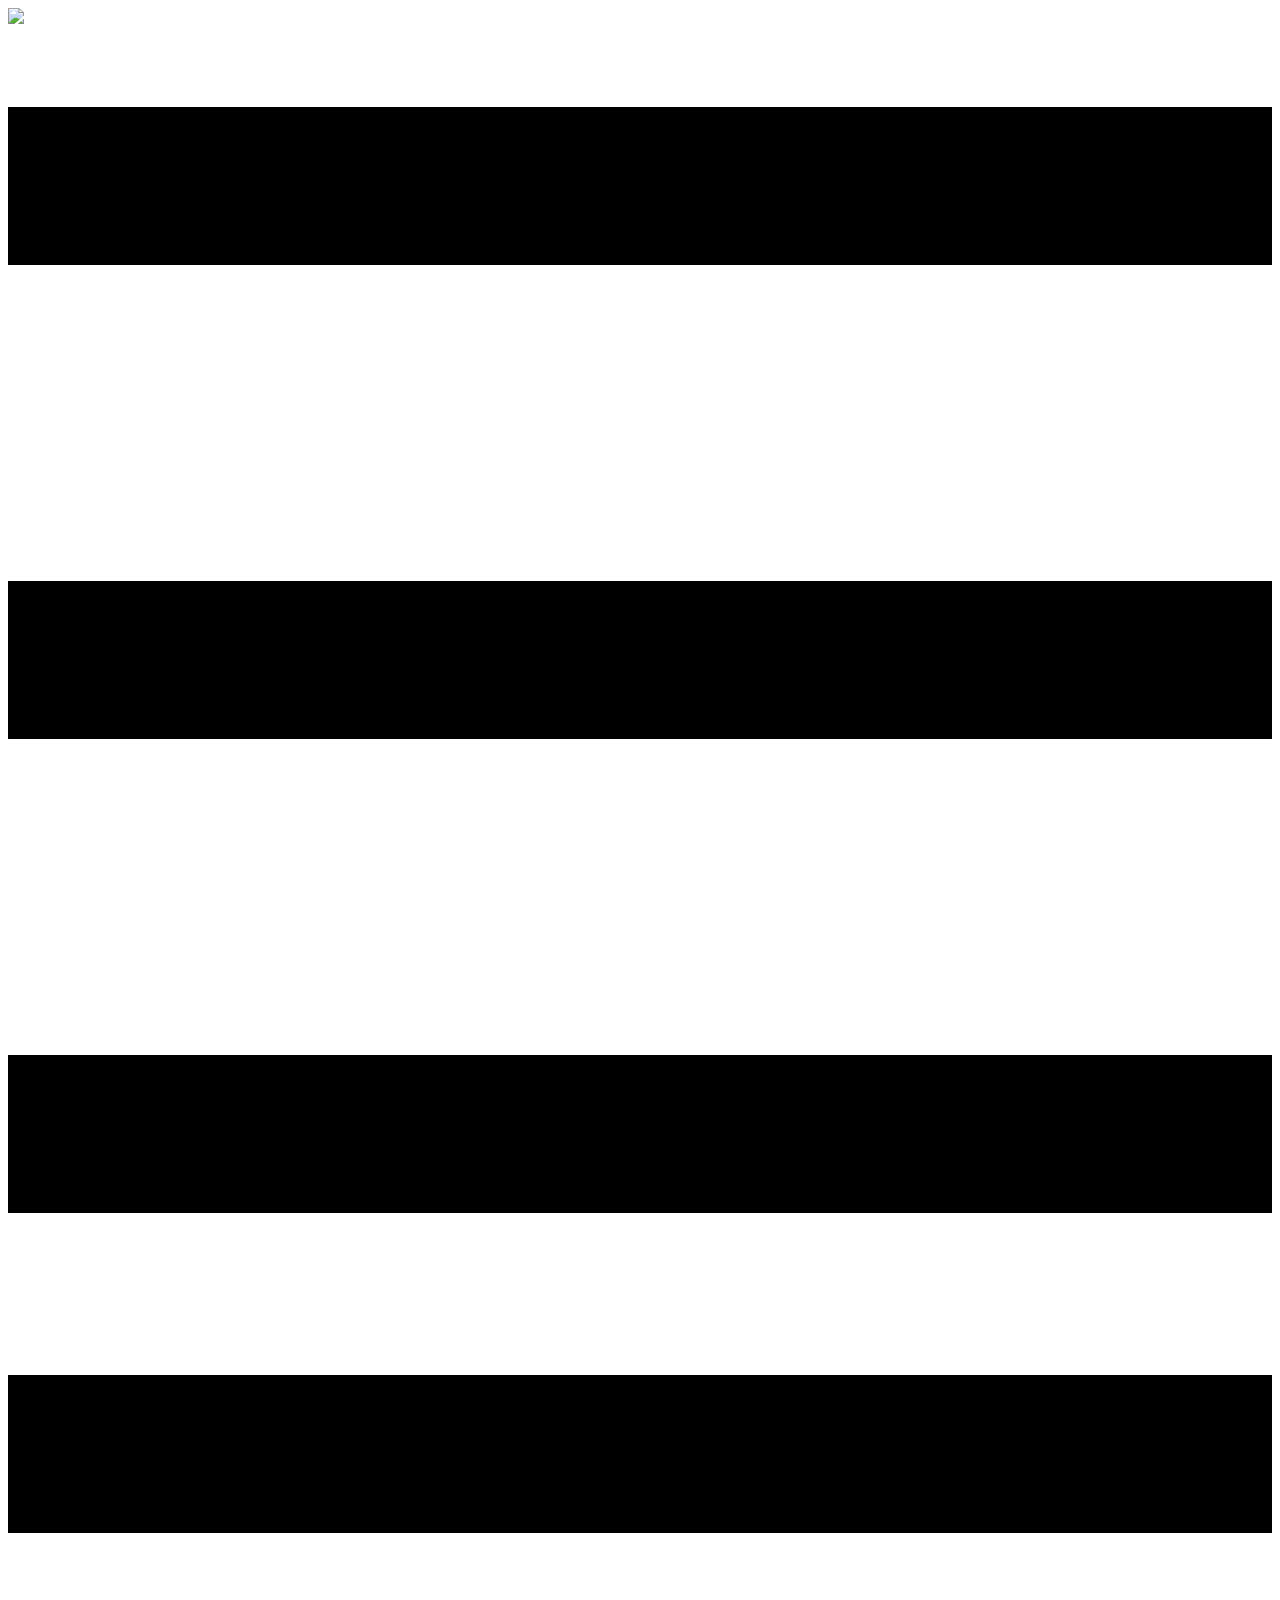
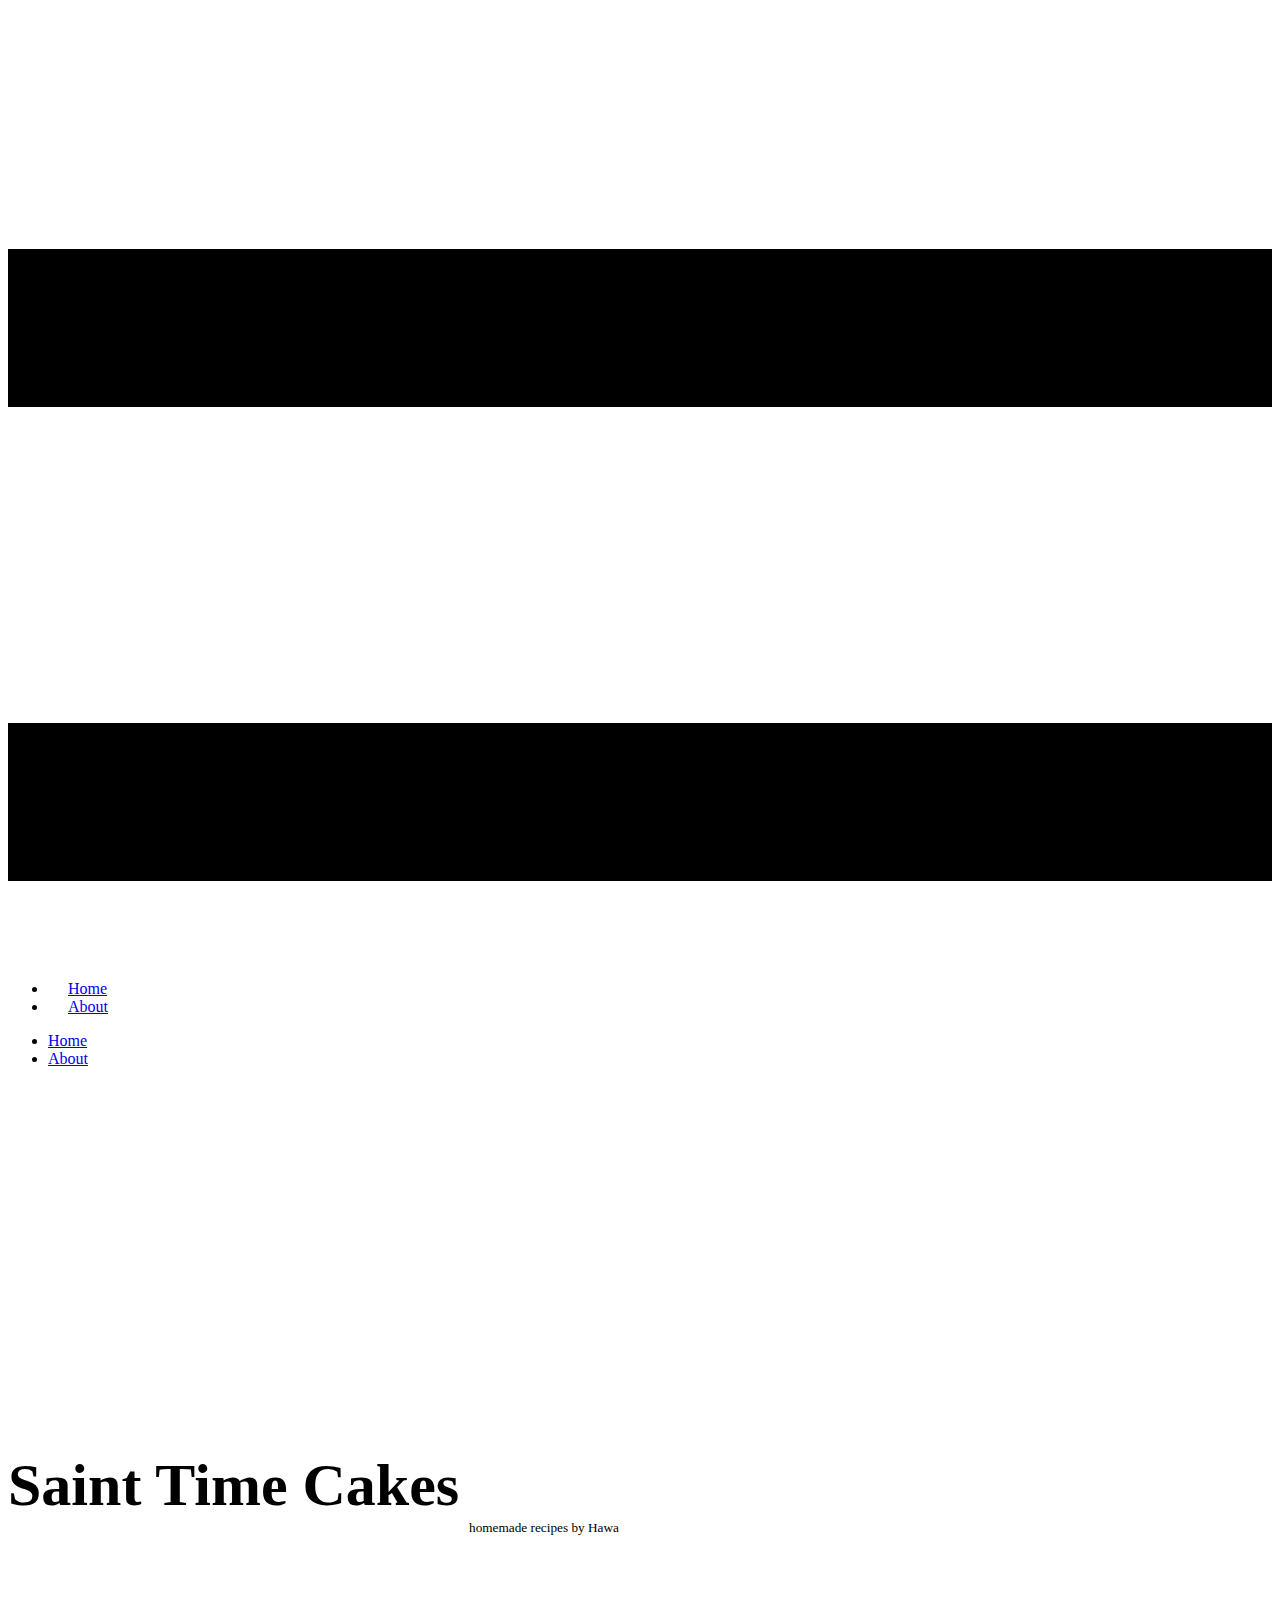
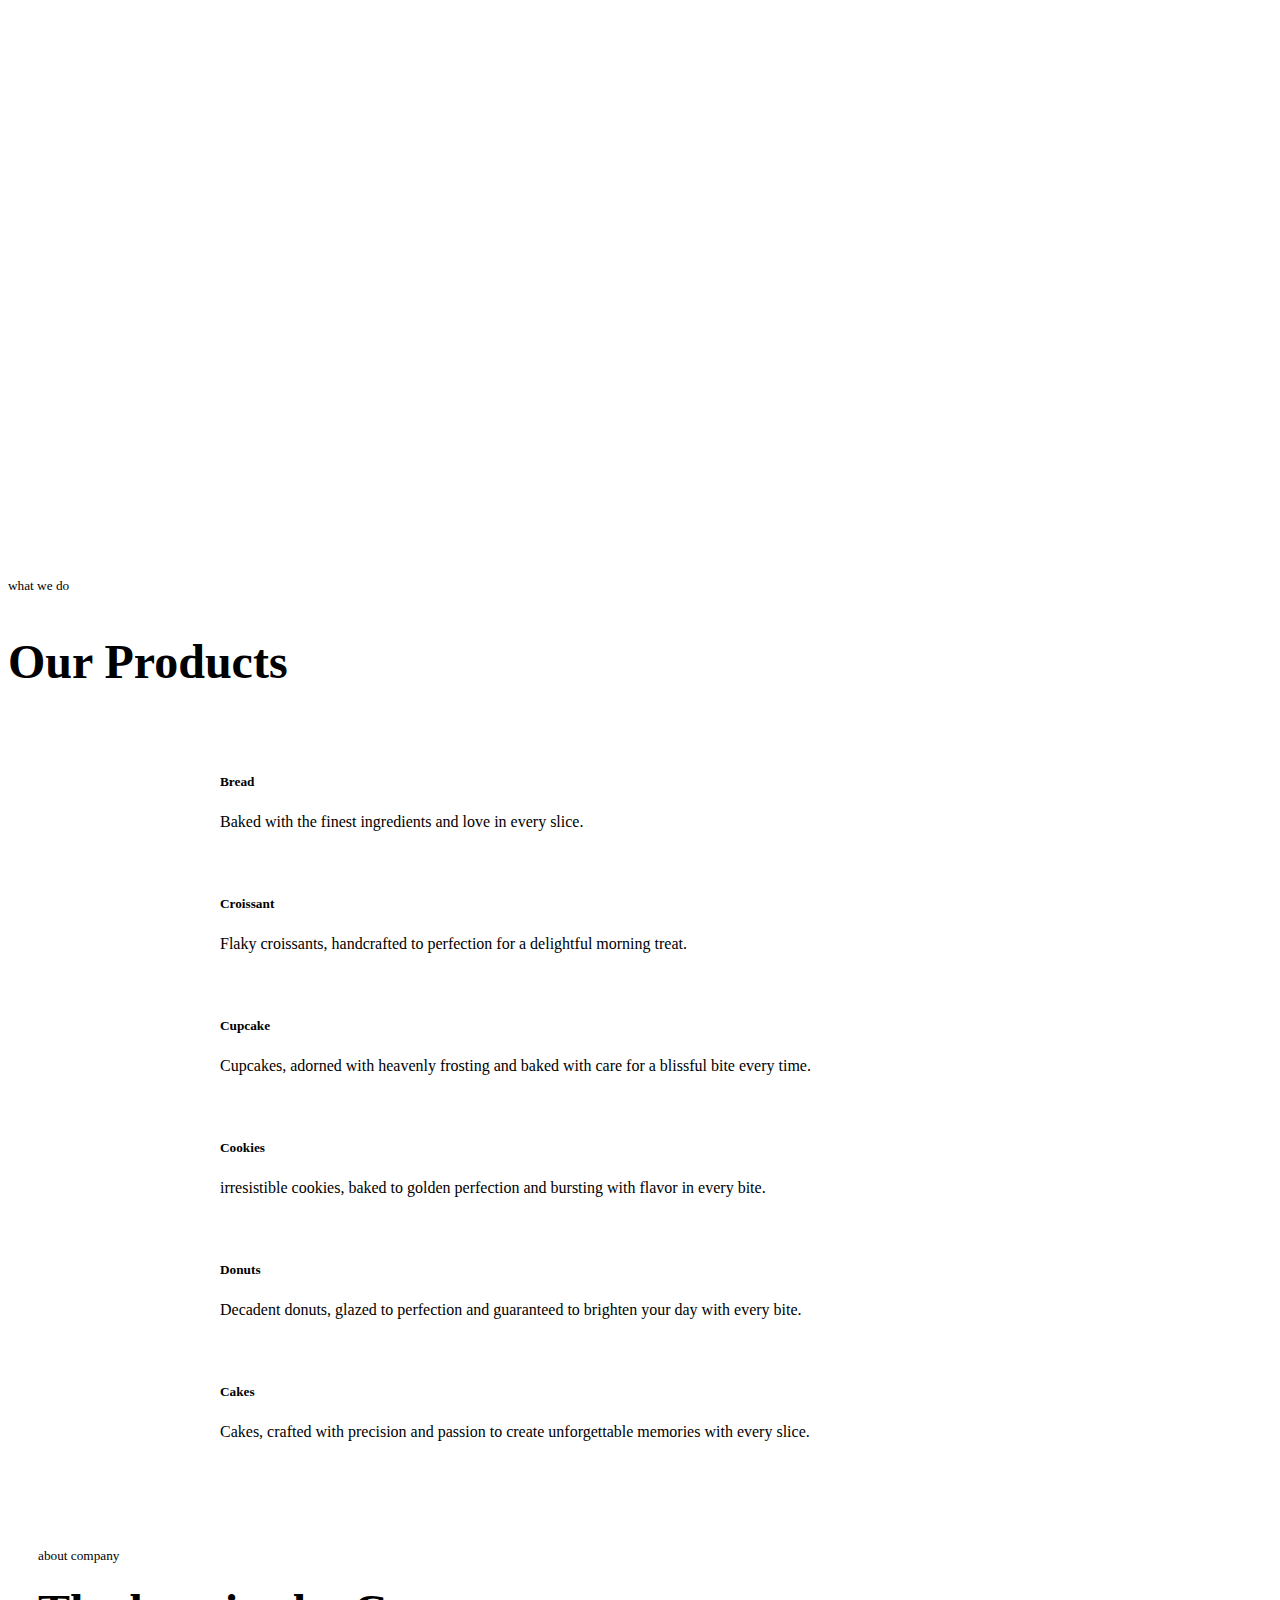
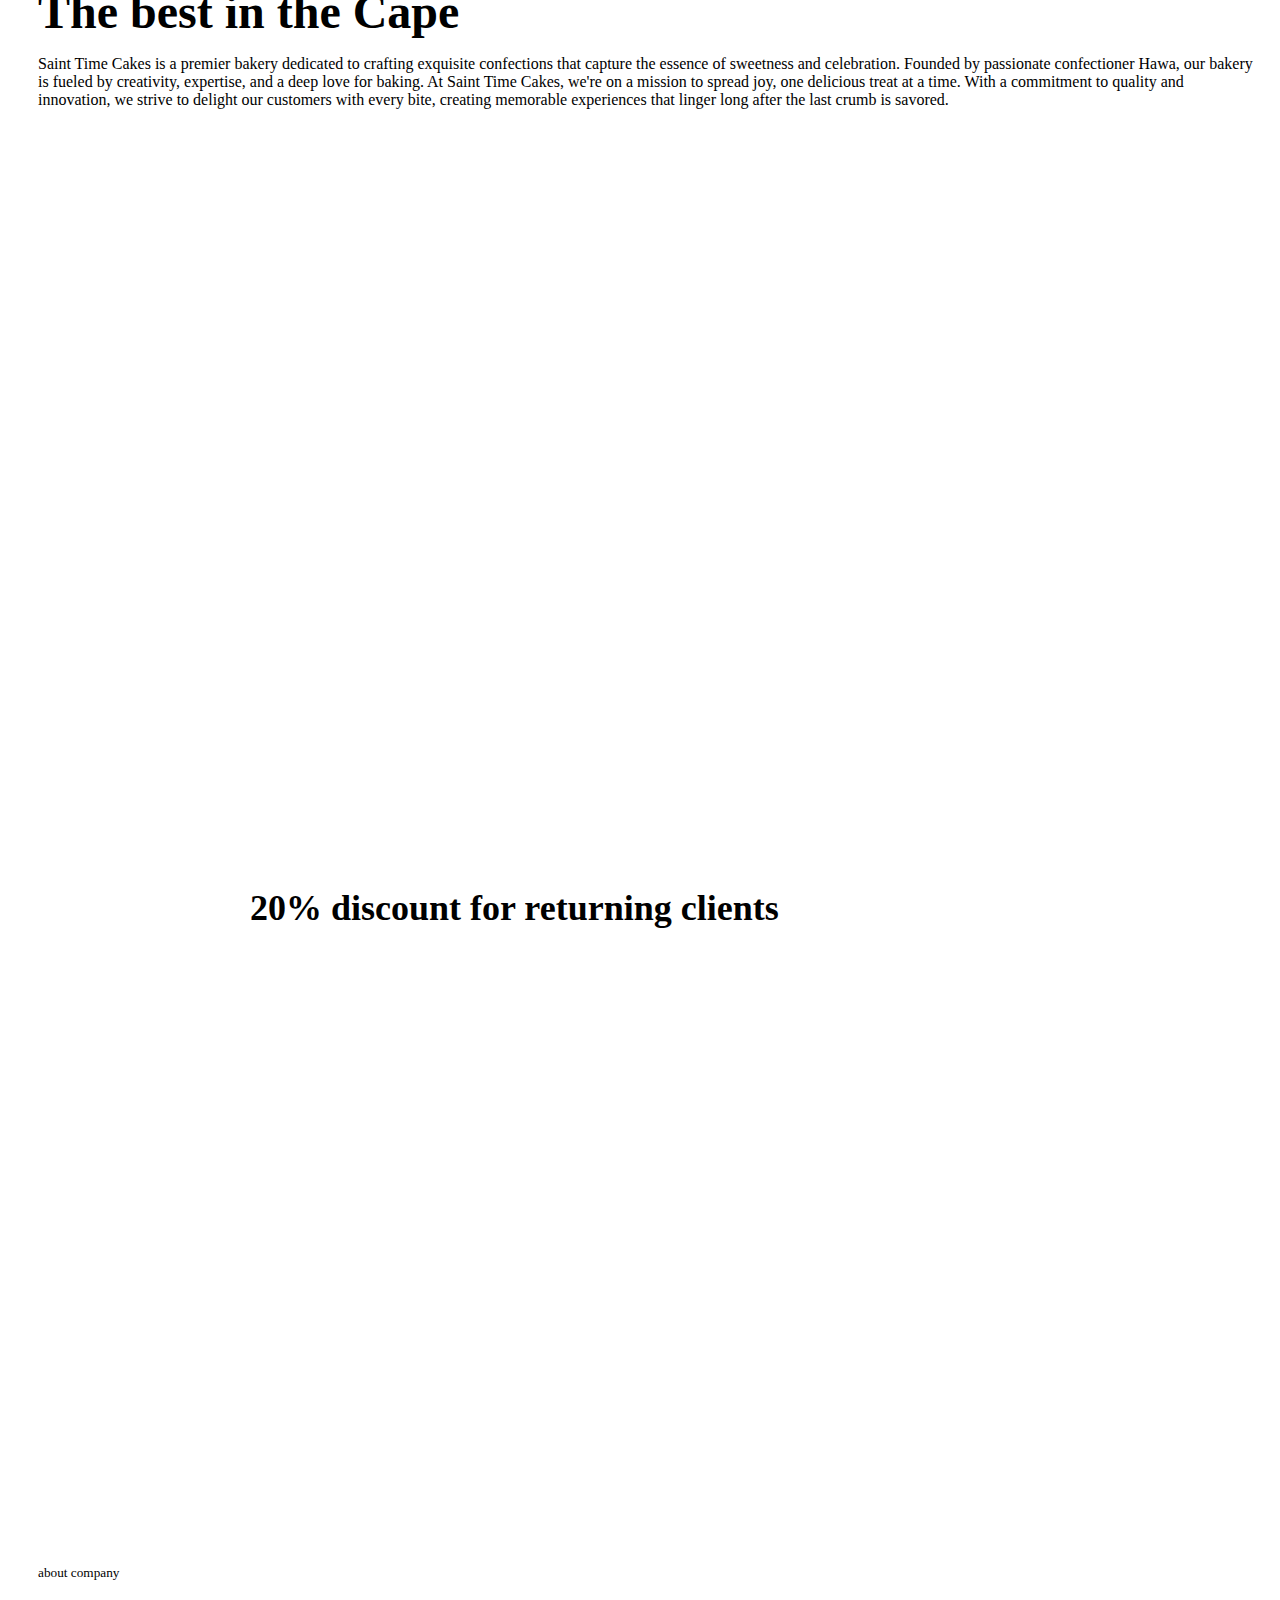
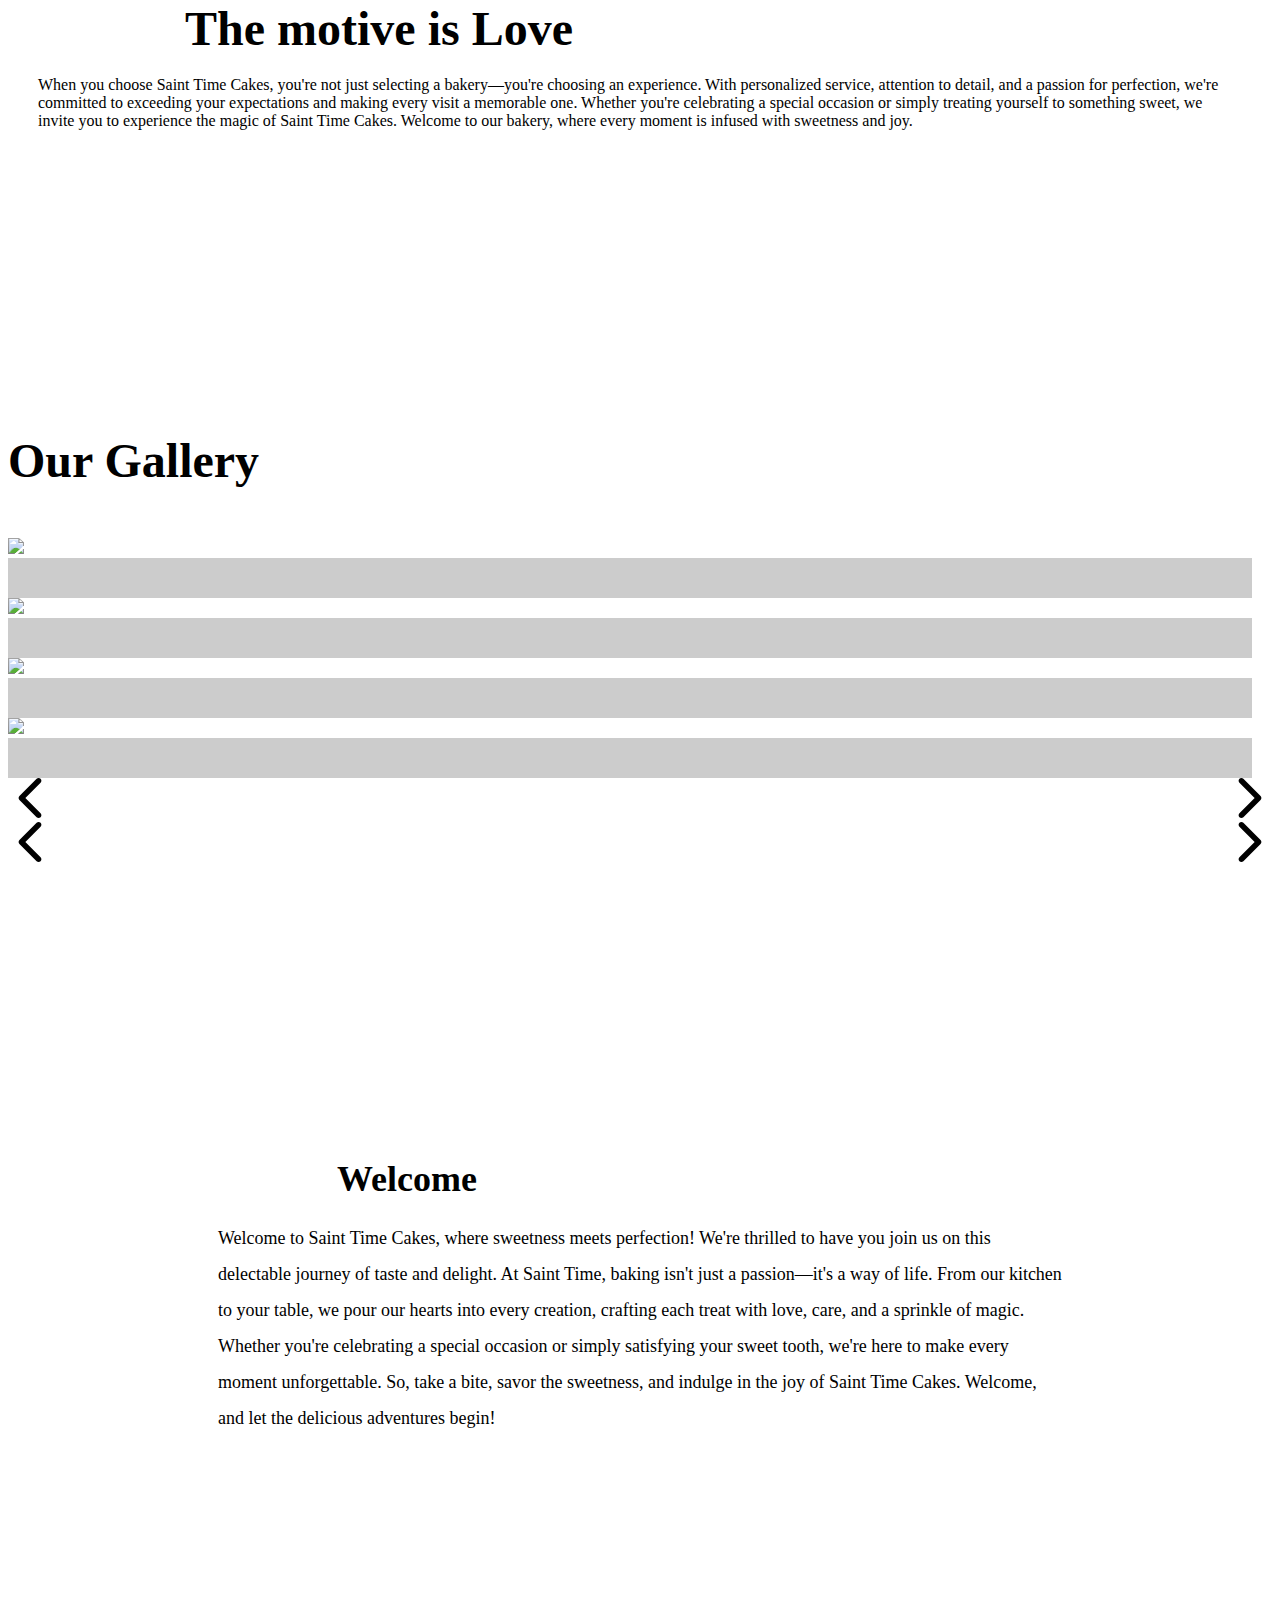
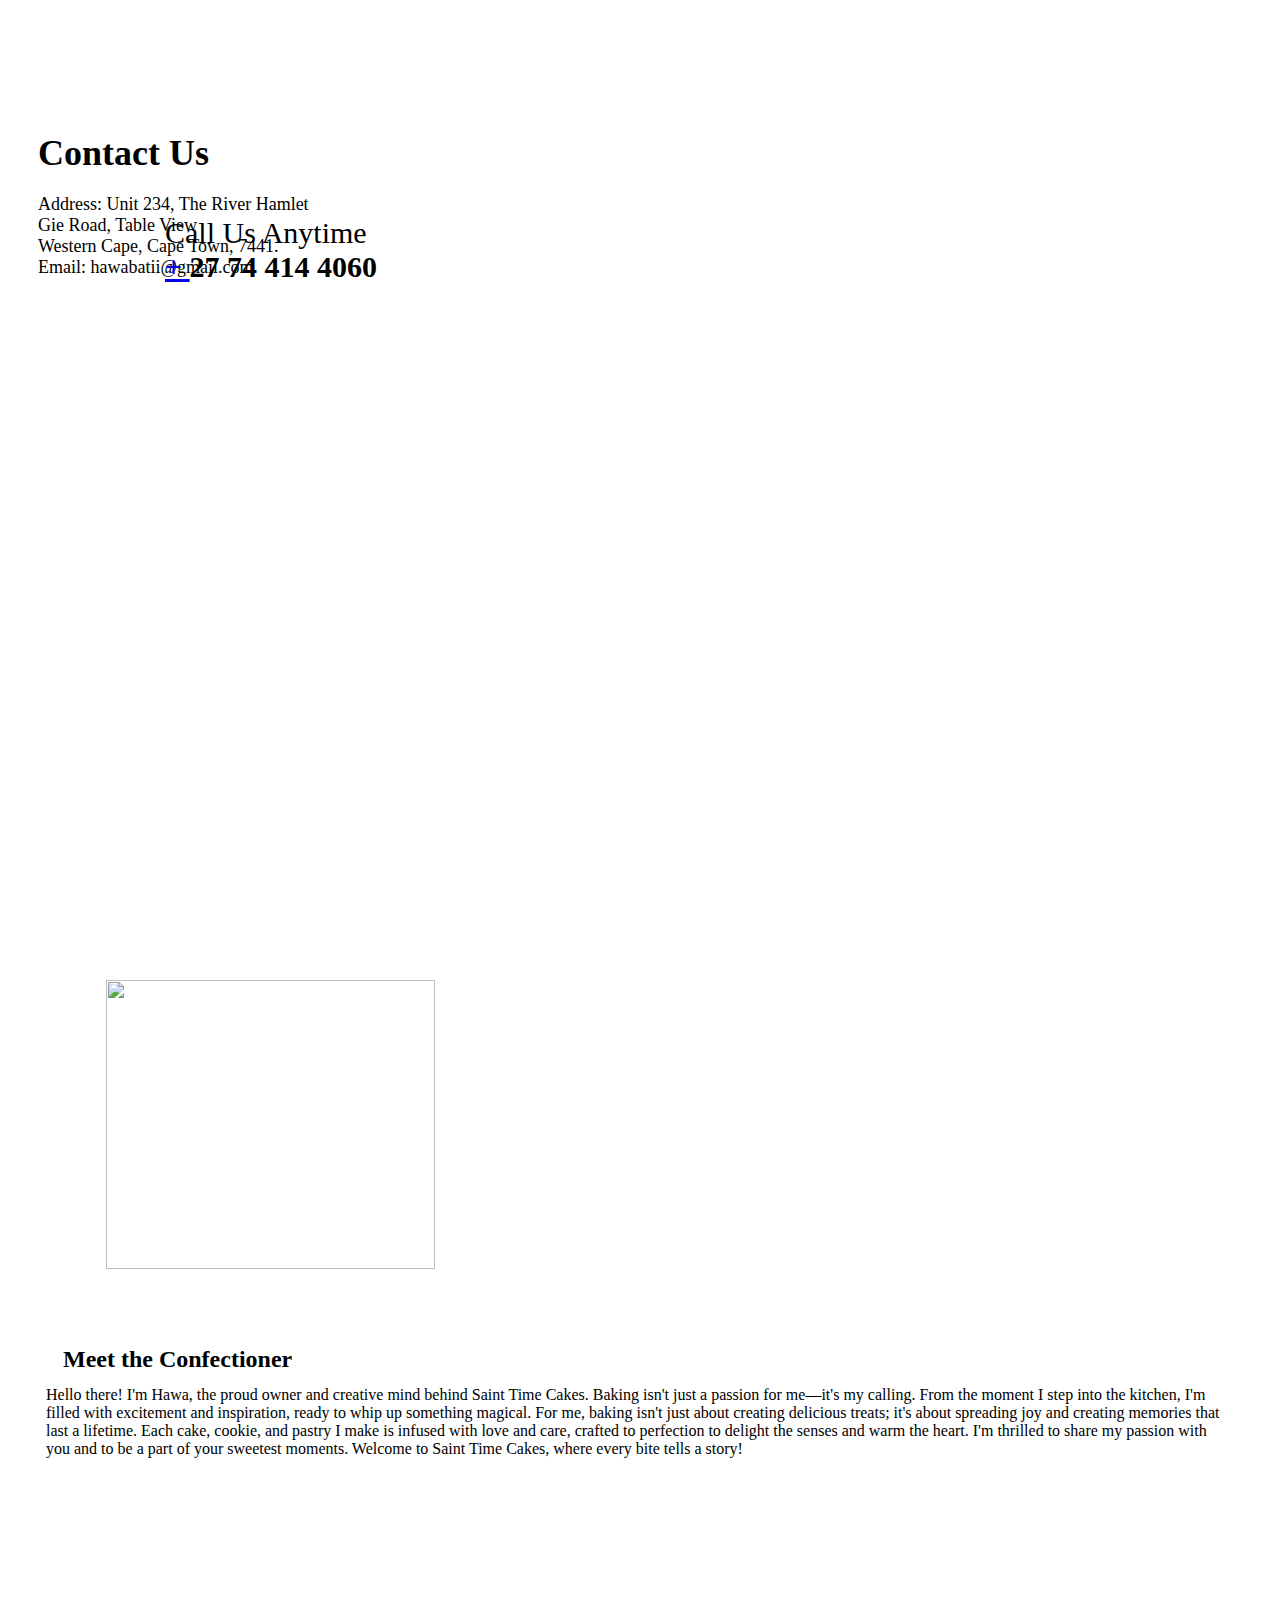
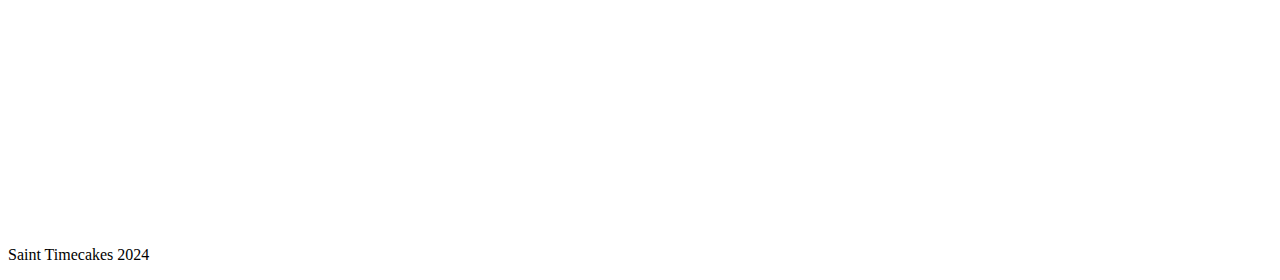
==== Home.html @ b729c08d "2nd commit" ====
<!DOCTYPE html>
<html style="font-size: 16px;" lang="en"><head>
    <meta name="viewport" content="width=device-width, initial-scale=1.0">
    <meta charset="utf-8">
    <meta name="keywords" content="​Saint Time Cakes, ​Our Products, ​The best in the Cape, ​20% discount for returning clients, ​The motive is Love, Our Gallery, Welcome, Contact Us, Meet the Confectioner​">
    <meta name="description" content="">
    <title>Home</title>
    <link rel="stylesheet" href="nicepage.css" media="screen">
<link rel="stylesheet" href="Home.css" media="screen">
    <script class="u-script" type="text/javascript" src="jquery.js" defer=""></script>
    <script class="u-script" type="text/javascript" src="nicepage.js" defer=""></script>
    <meta name="generator" content="Nicepage 6.8.8, nicepage.com">
    <link id="u-theme-google-font" rel="stylesheet" href="https://fonts.googleapis.com/css?family=Roboto:100,100i,300,300i,400,400i,500,500i,700,700i,900,900i|Open+Sans:300,300i,400,400i,500,500i,600,600i,700,700i,800,800i">
    <link id="u-page-google-font" rel="stylesheet" href="https://fonts.googleapis.com/css?family=Montserrat:100,100i,200,200i,300,300i,400,400i,500,500i,600,600i,700,700i,800,800i,900,900i">
    
  
    
    
    
    
    
    
    
    
    <script type="application/ld+json">{
		"@context": "http://schema.org",
		"@type": "Organization",
		"name": "",
		"logo": "images/WhatsAppImage2024-04-17at18.46.28.jpeg"
}</script>
    <meta name="theme-color" content="#478ac9">
    <meta property="og:title" content="Home">
    <meta property="og:type" content="website">
  <meta data-intl-tel-input-cdn-path="intlTelInput/"></head>
  <body data-path-to-root="./" data-include-products="false" class="u-body u-xl-mode" data-lang="en"><header class="u-clearfix u-header u-header" id="sec-5648"><div class="u-clearfix u-sheet u-sheet-1">
        <a href="#" class="u-image u-logo u-image-1" data-image-width="500" data-image-height="500">
          <img src="images/WhatsAppImage2024-04-17at18.46.28.jpeg" class="u-logo-image u-logo-image-1">
        </a>
        <nav class="u-menu u-menu-one-level u-offcanvas u-menu-1">
          <div class="menu-collapse" style="font-size: 1rem; letter-spacing: 0px; font-weight: 700;">
            <a class="u-button-style u-custom-left-right-menu-spacing u-custom-padding-bottom u-custom-text-color u-custom-top-bottom-menu-spacing u-nav-link u-text-active-palette-1-base u-text-hover-palette-2-base" href="#">
              <svg class="u-svg-link" viewBox="0 0 24 24"><use xlink:href="#menu-hamburger"></use></svg>
              <svg class="u-svg-content" version="1.1" id="menu-hamburger" viewBox="0 0 16 16" x="0px" y="0px" xmlns:xlink="http://www.w3.org/1999/xlink" xmlns="http://www.w3.org/2000/svg"><g><rect y="1" width="16" height="2"></rect><rect y="7" width="16" height="2"></rect><rect y="13" width="16" height="2"></rect>
</g></svg>
            </a>
          </div>
          <div class="u-custom-menu u-nav-container">
            <ul class="u-nav u-unstyled u-nav-1"><li class="u-nav-item"><a class="u-button-style u-nav-link u-text-active-palette-1-base u-text-black u-text-hover-palette-2-base" href="Home.html" style="padding: 10px 20px;">Home</a>
</li><li class="u-nav-item"><a class="u-button-style u-nav-link u-text-active-palette-1-base u-text-black u-text-hover-palette-2-base" href="About.html" style="padding: 10px 20px;">About</a>
</li></ul>
          </div>
          <div class="u-custom-menu u-nav-container-collapse">
            <div class="u-black u-container-style u-inner-container-layout u-opacity u-opacity-95 u-sidenav">
              <div class="u-inner-container-layout u-sidenav-overflow">
                <div class="u-menu-close"></div>
                <ul class="u-align-center u-nav u-popupmenu-items u-unstyled u-nav-2"><li class="u-nav-item"><a class="u-button-style u-nav-link" href="Home.html">Home</a>
</li><li class="u-nav-item"><a class="u-button-style u-nav-link" href="About.html">About</a>
</li></ul>
              </div>
            </div>
            <div class="u-black u-menu-overlay u-opacity u-opacity-70"></div>
          </div>
        </nav>
      </div></header>
    <section class="u-clearfix u-container-align-center u-image u-section-1" id="carousel_47ec" data-image-width="2955" data-image-height="2173">
      <div class="u-clearfix u-sheet u-sheet-1">
        <h1 class="u-align-center u-custom-font u-font-georgia u-text u-text-default u-text-white u-text-1"> Saint Time Cakes</h1>
        <h5 class="u-align-center u-custom-font u-font-montserrat u-text u-text-white u-text-2"> homemade recipes by Hawa</h5>
      </div>
    </section>
    <section class="u-clearfix u-container-align-center u-section-2" id="carousel_c27d">
      <div class="u-clearfix u-sheet u-sheet-1">
        <h5 class="u-custom-font u-font-montserrat u-text u-text-default u-text-1">what we do</h5>
        <h2 class="u-custom-font u-font-georgia u-text u-text-default u-text-2"> Our Products</h2>
        <div class="u-list u-list-1">
          <div class="u-repeater u-repeater-1">
            <div class="u-container-align-center u-container-style u-list-item u-repeater-item">
              <div class="u-container-layout u-similar-container u-valign-top u-container-layout-1"><span class="u-align-center u-file-icon u-icon u-icon-circle u-palette-4-base u-icon-1"><img src="images/3194783-e078edd1.png" alt=""></span>
                <h5 class="u-custom-font u-font-montserrat u-text u-text-default u-text-3"> Bread</h5>
                <p class="u-align-center-lg u-align-center-md u-align-center-xl u-align-center-xs u-text u-text-default u-text-4"> Baked with the finest ingredients and love in every slice.</p>
              </div>
            </div>
            <div class="u-container-align-center u-container-style u-list-item u-repeater-item">
              <div class="u-container-layout u-similar-container u-valign-top u-container-layout-2"><span class="u-align-center u-file-icon u-icon u-icon-circle u-palette-4-base u-icon-2"><img src="images/2885483-6718007b.png" alt=""></span>
                <h5 class="u-custom-font u-font-montserrat u-text u-text-default u-text-5"> Croissant</h5>
                <p class="u-align-center-lg u-align-center-md u-align-center-xl u-align-center-xs u-text u-text-default u-text-6">Flaky croissants, handcrafted to perfection for a delightful morning treat​.</p>
              </div>
            </div>
            <div class="u-container-align-center-sm u-container-align-center-xs u-container-style u-list-item u-repeater-item">
              <div class="u-container-layout u-similar-container u-valign-top u-container-layout-3"><span class="u-align-center u-file-icon u-icon u-icon-circle u-palette-4-base u-icon-3"><img src="images/3789881-45d65700.png" alt=""></span>
                <h5 class="u-custom-font u-font-montserrat u-text u-text-default u-text-7"> Cupcake</h5>
                <p class="u-align-center-lg u-align-center-md u-align-center-xl u-align-center-xs u-text u-text-default u-text-8"> Cupcakes, adorned with heavenly frosting and baked with care for a blissful bite every time.</p>
              </div>
            </div>
            <div class="u-container-align-center u-container-style u-list-item u-repeater-item">
              <div class="u-container-layout u-similar-container u-valign-top u-container-layout-4"><span class="u-align-center u-file-icon u-icon u-icon-circle u-palette-4-base u-icon-4"><img src="images/440262-993675a7.png" alt=""></span>
                <h5 class="u-custom-font u-font-montserrat u-text u-text-default u-text-9"> Cookies</h5>
                <p class="u-align-center-lg u-align-center-md u-align-center-xl u-align-center-xs u-text u-text-default u-text-10">irresistible cookies, baked to golden perfection and bursting with flavor in every bite. </p>
              </div>
            </div>
            <div class="u-container-align-center u-container-style u-list-item u-repeater-item">
              <div class="u-container-layout u-similar-container u-valign-top u-container-layout-5"><span class="u-align-center u-file-icon u-icon u-icon-circle u-palette-4-base u-icon-5"><img src="images/3789793-53438030.png" alt=""></span>
                <h5 class="u-custom-font u-font-montserrat u-text u-text-default u-text-11"> Donuts</h5>
                <p class="u-align-center-lg u-align-center-md u-align-center-xl u-align-center-xs u-text u-text-default u-text-12"> Decadent donuts, glazed to perfection and guaranteed to brighten your day with every bite.</p>
              </div>
            </div>
            <div class="u-container-align-center u-container-style u-list-item u-repeater-item">
              <div class="u-container-layout u-similar-container u-valign-top u-container-layout-6"><span class="u-align-center u-file-icon u-icon u-icon-circle u-palette-4-base u-icon-6"><img src="images/2401414-9d151ee6.png" alt=""></span>
                <h5 class="u-custom-font u-font-montserrat u-text u-text-default u-text-13"> Cakes</h5>
                <p class="u-align-center-lg u-align-center-md u-align-center-xl u-align-center-xs u-text u-text-default u-text-14"> Cakes, crafted with precision and passion to create unforgettable memories with every slice.</p>
              </div>
            </div>
          </div>
        </div>
      </div>
    </section>
    <section class="u-clearfix u-palette-4-base u-section-3" id="carousel_8b98">
      <div class="u-clearfix u-sheet u-sheet-1">
        <div class="data-layout-selected u-clearfix u-expanded-width u-layout-wrap u-layout-wrap-1">
          <div class="u-layout">
            <div class="u-layout-row">
              <div class="u-container-style u-layout-cell u-size-30 u-layout-cell-1">
                <div class="u-container-layout u-container-layout-1">
                  <h5 class="u-align-left u-custom-font u-font-montserrat u-text u-text-default u-text-1">about company</h5>
                  <h2 class="u-align-left u-custom-font u-font-georgia u-text u-text-default u-text-2"> The best in the Cape</h2>
                  <p class="u-align-left u-text u-text-default u-text-3">Saint Time Cakes is a premier bakery dedicated to crafting exquisite confections that capture the essence of sweetness and celebration. Founded by passionate confectioner Hawa, our bakery is fueled by creativity, expertise, and a deep love for baking. At Saint Time Cakes, we're on a mission to spread joy, one delicious treat at a time. With a commitment to quality and innovation, we strive to delight our customers with every bite, creating memorable experiences that linger long after the last crumb is savored. </p>
                </div>
              </div>
              <div class="u-container-style u-image u-layout-cell u-size-30 u-image-1" data-image-width="4000" data-image-height="6000">
                <div class="u-container-layout u-container-layout-2"></div>
              </div>
            </div>
          </div>
        </div>
      </div>
    </section>
    <section class="u-align-center u-clearfix u-palette-3-base u-section-4" id="carousel_7c5f">
      <div class="u-clearfix u-sheet u-valign-middle u-sheet-1">
        <h2 class="u-custom-font u-font-georgia u-text u-text-white u-text-1"> 20% discount for returning clients</h2>
      </div>
    </section>
    <section class="u-clearfix u-palette-4-base u-section-5" id="carousel_7667">
      <div class="u-clearfix u-sheet u-sheet-1">
        <div class="data-layout-selected u-clearfix u-expanded-width u-layout-wrap u-layout-wrap-1">
          <div class="u-layout">
            <div class="u-layout-row">
              <div class="u-container-style u-layout-cell u-size-30 u-layout-cell-1">
                <div class="u-container-layout u-valign-middle-md u-container-layout-1">
                  <img class="u-expanded-height-lg u-expanded-height-xl u-image u-image-default u-image-1" src="images/margarida-afonso-zCXQffdftAw-unsplash.jpg" alt="" data-image-width="3000" data-image-height="4000">
                </div>
              </div>
              <div class="u-container-align-right u-container-style u-layout-cell u-size-30 u-layout-cell-2">
                <div class="u-container-layout u-container-layout-2">
                  <h5 class="u-align-right u-custom-font u-font-montserrat u-text u-text-default u-text-1">about company</h5>
                  <h2 id="about" class="u-align-right u-custom-font u-font-georgia u-text u-text-2"> The motive is Love</h2>
                  <p class="u-align-right u-text u-text-default u-text-3"> When you choose Saint Time Cakes, you're not just selecting a bakery—you're choosing an experience. With personalized service, attention to detail, and a passion for perfection, we're committed to exceeding your expectations and making every visit a memorable one. Whether you're celebrating a special occasion or simply treating yourself to something sweet, we invite you to experience the magic of Saint Time Cakes. Welcome to our bakery, where every moment is infused with sweetness and joy.&nbsp;<br>
                  </p>
                </div>
              </div>
            </div>
          </div>
        </div>
      </div>
    </section>
    <section class="u-clearfix u-container-align-center u-section-6" id="carousel_b540">
      <div class="u-clearfix u-sheet u-sheet-1">
        <h2 class="u-custom-font u-font-georgia u-text u-text-default u-text-1">Our Gallery</h2>
        <div class="u-expanded-width u-gallery u-layout-horizontal u-lightbox u-no-transition u-show-text-on-hover u-gallery-1" id="carousel-2c49">
          <div class="u-gallery-inner u-gallery-inner-1" role="listbox"><div class="u-effect-fade u-gallery-item u-gallery-item-1"><div class="u-back-slide" data-image-width="2805" data-image-height="4207"><img class="u-back-image" src="images/natallia-nagorniak-tA3sJ4u09eU-unsplash.jpg">
</div><div class="u-align-center u-over-slide u-shading u-over-slide-1"></div>
</div><div class="u-effect-fade u-gallery-item u-gallery-item-2"><div class="u-back-slide" data-image-width="3355" data-image-height="4831"><img class="u-back-image" src="images/brooke-lark-4ELjpkrMpHg-unsplash.jpg">
</div><div class="u-align-center u-over-slide u-shading u-over-slide-2"></div>
</div><div class="u-effect-fade u-gallery-item u-gallery-item-3" data-image-width="1280" data-image-height="853"><div class="u-back-slide" data-image-width="2000" data-image-height="2666"><img class="u-back-image" src="images/katie-rosario-QNyRp21hb5I-unsplash.jpg">
</div><div class="u-align-center u-over-slide u-shading u-over-slide-3"></div>
</div><div class="u-effect-fade u-gallery-item u-gallery-item-4" data-image-width="1280" data-image-height="853"><div class="u-back-slide"><img class="u-back-image" src="images/pexels-josh-sorenson-1546890.jpg">
</div><div class="u-align-center u-over-slide u-shading u-over-slide-4"></div>
</div></div>
          <a class="u-absolute-vcenter u-gallery-nav u-gallery-nav-prev u-icon-circle u-opacity u-opacity-70 u-palette-3-base u-spacing-10 u-text-white u-gallery-nav-1" href="#" role="button">
            <span aria-hidden="true">
              <svg viewBox="0 0 451.847 451.847"><path d="M97.141,225.92c0-8.095,3.091-16.192,9.259-22.366L300.689,9.27c12.359-12.359,32.397-12.359,44.751,0
c12.354,12.354,12.354,32.388,0,44.748L173.525,225.92l171.903,171.909c12.354,12.354,12.354,32.391,0,44.744
c-12.354,12.365-32.386,12.365-44.745,0l-194.29-194.281C100.226,242.115,97.141,234.018,97.141,225.92z"></path></svg>
            </span>
            <span class="sr-only">
              <svg viewBox="0 0 451.847 451.847"><path d="M97.141,225.92c0-8.095,3.091-16.192,9.259-22.366L300.689,9.27c12.359-12.359,32.397-12.359,44.751,0
c12.354,12.354,12.354,32.388,0,44.748L173.525,225.92l171.903,171.909c12.354,12.354,12.354,32.391,0,44.744
c-12.354,12.365-32.386,12.365-44.745,0l-194.29-194.281C100.226,242.115,97.141,234.018,97.141,225.92z"></path></svg>
            </span>
          </a>
          <a class="u-absolute-vcenter u-gallery-nav u-gallery-nav-next u-icon-circle u-opacity u-opacity-70 u-palette-3-base u-spacing-10 u-text-white u-gallery-nav-2" href="#" role="button">
            <span aria-hidden="true">
              <svg viewBox="0 0 451.846 451.847"><path d="M345.441,248.292L151.154,442.573c-12.359,12.365-32.397,12.365-44.75,0c-12.354-12.354-12.354-32.391,0-44.744
L278.318,225.92L106.409,54.017c-12.354-12.359-12.354-32.394,0-44.748c12.354-12.359,32.391-12.359,44.75,0l194.287,194.284
c6.177,6.18,9.262,14.271,9.262,22.366C354.708,234.018,351.617,242.115,345.441,248.292z"></path></svg>
            </span>
            <span class="sr-only">
              <svg viewBox="0 0 451.846 451.847"><path d="M345.441,248.292L151.154,442.573c-12.359,12.365-32.397,12.365-44.75,0c-12.354-12.354-12.354-32.391,0-44.744
L278.318,225.92L106.409,54.017c-12.354-12.359-12.354-32.394,0-44.748c12.354-12.359,32.391-12.359,44.75,0l194.287,194.284
c6.177,6.18,9.262,14.271,9.262,22.366C354.708,234.018,351.617,242.115,345.441,248.292z"></path></svg>
            </span>
          </a>
        </div>
      </div>
    </section>
    <section class="u-align-center u-clearfix u-container-align-center u-palette-3-base u-section-7" id="carousel_86b8">
      <div class="u-clearfix u-sheet u-sheet-1">
        <h2 class="u-custom-font u-font-georgia u-text u-text-body-alt-color u-text-1">Welcome</h2>
        <p class="u-text u-text-body-alt-color u-text-2"> Welcome to Saint Time Cakes, where sweetness meets perfection! We're thrilled to have you join us on this delectable journey of taste and delight. At Saint Time, baking isn't just a passion—it's a way of life. From our kitchen to your table, we pour our hearts into every creation, crafting each treat with love, care, and a sprinkle of magic. Whether you're celebrating a special occasion or simply satisfying your sweet tooth, we're here to make every moment unforgettable. So, take a bite, savor the sweetness, and indulge in the joy of Saint Time Cakes. Welcome, and let the delicious adventures begin!<br>
        </p>
      </div>
    </section>
    <section class="u-clearfix u-palette-4-base u-section-8" id="carousel_84ab">
      <div class="u-clearfix u-sheet u-sheet-1">
        <div class="data-layout-selected u-clearfix u-expanded-width u-layout-wrap u-layout-wrap-1">
          <div class="u-layout">
            <div class="u-layout-row">
              <div class="u-container-style u-layout-cell u-size-30 u-layout-cell-1">
                <div class="u-container-layout u-container-layout-1">
                  <h2 class="u-align-left u-custom-font u-font-georgia u-text u-text-1">Contact Us</h2>
                  <p class="u-align-left u-heading-font u-text u-text-2"> Address: Unit 234, The River Hamlet <br> Gie Road, Table View <br> Western Cape, Cape Town, 7441. <br>Email: 	 hawabatii@gmail.com<br>
                  </p><span class="u-align-left u-file-icon u-icon u-icon-circle u-palette-3-base u-text-white u-icon-1"><img src="images/ce131fa2-9b26-4c33-a9f7-aff3357242a7-39fea02a.png" alt=""></span>
                  <h3 class="u-align-left u-custom-font u-font-montserrat u-text u-text-3"> Call Us Anytime<br>
                    <span style="font-weight: 700;">
                      <a href="tel:+925557788" class="u-active-none u-border-none u-btn u-button-link u-button-style u-hover-none u-none u-text-active-white u-text-hover-white u-text-palette-3-base u-btn-1">
                        <span class="u-text-palette-3-base">+</span>
                      </a>
                      <span class="u-text-palette-3-base">27 74 414 4060</span>
                    </span>
                  </h3>
                </div>
              </div>
              <div class="u-container-style u-image u-layout-cell u-size-30 u-image-1" data-image-width="500" data-image-height="500">
                <div class="u-container-layout u-valign-middle-lg u-valign-middle-md u-valign-middle-sm u-valign-middle-xs u-container-layout-2"></div>
              </div>
            </div>
          </div>
        </div>
      </div>
    </section>
    <section class="u-clearfix u-section-9" id="sec-2e6a">
      <div class="u-clearfix u-sheet u-sheet-1">
        <div class="data-layout-selected u-clearfix u-expanded-width u-layout-wrap u-layout-wrap-1">
          <div class="u-layout">
            <div class="u-layout-row">
              <div class="u-container-style u-image u-layout-cell u-size-30 u-image-1" data-image-width="5184" data-image-height="3456">
                <div class="u-container-layout u-container-layout-1">
                  <img class="custom-expanded u-image u-image-2" src="images/WhatsAppImage2024-04-18at18.59.03.jpeg" data-image-width="1280" data-image-height="1199">
                </div>
              </div>
              <div class="u-container-style u-layout-cell u-size-30 u-layout-cell-2">
                <div class="u-container-layout u-container-layout-2">
                  <h2 class="u-align-center u-text u-text-1">Meet the Confectioner </h2>
                  <p class="u-align-center u-text u-text-default u-text-2"> Hello there! I'm Hawa, the proud owner and creative mind behind Saint Time Cakes. Baking isn't just a passion for me—it's my calling. From the moment I step into the kitchen, I'm filled with excitement and inspiration, ready to whip up something magical. For me, baking isn't just about creating delicious treats; it's about spreading joy and creating memories that last a lifetime. Each cake, cookie, and pastry I make is infused with love and care, crafted to perfection to delight the senses and warm the heart. I'm thrilled to share my passion with you and to be a part of your sweetest moments. Welcome to Saint Time Cakes, where every bite tells a story!</p>
                </div>
              </div>
            </div>
          </div>
        </div>
      </div>
    </section>
    
    
    
    <footer class="u-align-center u-clearfix u-footer u-grey-80 u-footer" id="sec-f982"><div class="u-clearfix u-sheet u-sheet-1">
        <p class="u-small-text u-text u-text-variant u-text-1">Saint Timecakes ​2024</p>
      </div></footer> 
</body></html>
---- Home.css ----
.u-section-1 {
  background-image: url("images/david-holifield-kPxsqUGneXQ-unsplash.jpg");
}

.u-section-1 .u-sheet-1 {
  min-height: 657px;
}

.u-section-1 .u-text-1 {
  font-size: 3.75rem;
  font-weight: 700;
  margin: 383px auto 0;
}

.u-section-1 .u-text-2 {
  font-weight: 300;
  width: 342px;
  margin: 0 auto;
}

.u-section-1 .u-btn-1 {
  background-image: none;
  margin: 62px auto 60px;
}

@media (max-width: 1199px) {
  .u-section-1 .u-sheet-1 {
    min-height: 542px;
  }
}

@media (max-width: 991px) {
  .u-section-1 .u-sheet-1 {
    min-height: 415px;
  }
}

@media (max-width: 767px) {
  .u-section-1 .u-sheet-1 {
    min-height: 311px;
  }
}

@media (max-width: 575px) {
  .u-section-1 .u-sheet-1 {
    min-height: 146px;
  }

  .u-section-1 .u-text-1 {
    font-size: 1.875rem;
  }

  .u-section-1 .u-text-2 {
    width: 340px;
  }
}.u-section-2 .u-sheet-1 {
  min-height: 720px;
}

.u-section-2 .u-text-1 {
  font-weight: 400;
  margin: 70px auto 0;
}

.u-section-2 .u-text-2 {
  margin-left: auto;
  margin-right: auto;
  margin-bottom: 0;
  font-weight: 700;
  font-size: 3rem;
}

.u-section-2 .u-list-1 {
  width: 860px;
  margin: 30px auto 60px;
}

.u-section-2 .u-repeater-1 {
  grid-template-columns: repeat(3, calc(33.3333% - 6.66667px));
  min-height: 375px;
  grid-gap: 10px;
}

.u-section-2 .u-container-layout-1 {
  padding: 10px;
}

.u-section-2 .u-icon-1 {
  width: 60px;
  height: 59px;
  background-image: none;
  color: rgb(255, 255, 255) !important;
  margin: 0 auto;
  padding: 13px;
}

.u-section-2 .u-text-3 {
  margin: 27px auto 0;
}

.u-section-2 .u-text-4 {
  margin: 23px 0 0;
}

.u-section-2 .u-container-layout-2 {
  padding: 10px;
}

.u-section-2 .u-icon-2 {
  width: 60px;
  height: 59px;
  background-image: none;
  color: rgb(255, 255, 255) !important;
  margin: 0 auto;
  padding: 13px;
}

.u-section-2 .u-text-5 {
  margin: 27px auto 0;
}

.u-section-2 .u-text-6 {
  margin: 23px 0 0;
}

.u-section-2 .u-container-layout-3 {
  padding: 10px;
}

.u-section-2 .u-icon-3 {
  width: 60px;
  height: 59px;
  background-image: none;
  color: rgb(255, 255, 255) !important;
  margin: 0 auto;
  padding: 13px;
}

.u-section-2 .u-text-7 {
  margin: 27px auto 0;
}

.u-section-2 .u-text-8 {
  margin: 23px 0 0;
}

.u-section-2 .u-container-layout-4 {
  padding: 10px;
}

.u-section-2 .u-icon-4 {
  width: 60px;
  height: 59px;
  background-image: none;
  color: rgb(255, 255, 255) !important;
  margin: 0 auto;
  padding: 13px;
}

.u-section-2 .u-text-9 {
  margin: 27px auto 0;
}

.u-section-2 .u-text-10 {
  margin: 23px 0 0;
}

.u-section-2 .u-container-layout-5 {
  padding: 10px;
}

.u-section-2 .u-icon-5 {
  width: 60px;
  height: 59px;
  background-image: none;
  color: rgb(255, 255, 255) !important;
  margin: 0 auto;
  padding: 13px;
}

.u-section-2 .u-text-11 {
  margin: 27px auto 0;
}

.u-section-2 .u-text-12 {
  margin: 23px 0 0;
}

.u-section-2 .u-container-layout-6 {
  padding: 10px;
}

.u-section-2 .u-icon-6 {
  width: 60px;
  height: 59px;
  background-image: none;
  color: rgb(255, 255, 255) !important;
  margin: 0 auto;
  padding: 13px;
}

.u-section-2 .u-text-13 {
  margin: 27px auto 0;
}

.u-section-2 .u-text-14 {
  margin: 23px 0 0;
}

@media (max-width: 1199px) {
  .u-section-2 .u-text-2 {
    font-size: 2.25rem;
  }
}

@media (max-width: 991px) {
  .u-section-2 .u-list-1 {
    width: 720px;
  }

  .u-section-2 .u-repeater-1 {
    grid-template-columns: repeat(2, calc(50% - 5px));
    min-height: 714px;
  }
}

@media (max-width: 767px) {
  .u-section-2 .u-text-2 {
    font-size: 1.875rem;
  }

  .u-section-2 .u-list-1 {
    width: 540px;
  }

  .u-section-2 .u-repeater-1 {
    grid-template-columns: 100%;
  }

  .u-section-2 .u-text-4 {
    margin-left: auto;
    margin-right: auto;
  }

  .u-section-2 .u-text-6 {
    margin-left: auto;
    margin-right: auto;
  }

  .u-section-2 .u-text-8 {
    margin-left: auto;
    margin-right: auto;
  }

  .u-section-2 .u-text-10 {
    margin-left: auto;
    margin-right: auto;
  }

  .u-section-2 .u-text-12 {
    margin-left: auto;
    margin-right: auto;
  }

  .u-section-2 .u-text-14 {
    margin-left: auto;
    margin-right: auto;
  }
}

@media (max-width: 575px) {
  .u-section-2 .u-text-2 {
    font-size: 1.5rem;
  }

  .u-section-2 .u-list-1 {
    width: 340px;
  }
} .u-section-3 {
  background-image: none;
}

.u-section-3 .u-sheet-1 {
  min-height: 578px;
}

.u-section-3 .u-layout-wrap-1 {
  margin-top: 60px;
  margin-bottom: 60px;
}

.u-section-3 .u-layout-cell-1 {
  min-height: 458px;
}

.u-section-3 .u-container-layout-1 {
  padding: 30px 15px;
}

.u-section-3 .u-text-1 {
  font-weight: 400;
  margin: 7px auto 0 15px;
}

.u-section-3 .u-text-2 {
  font-weight: 700;
  font-size: 3rem;
  margin: 20px auto 0 15px;
}

.u-section-3 .u-text-3 {
  margin-left: 15px;
  margin-right: auto;
  margin-bottom: 0;
}

.u-section-3 .u-image-1 {
  min-height: 458px;
  background-image: url("images/deva-williamson-pZZJwwNPy2k-unsplash.jpg");
}

.u-section-3 .u-container-layout-2 {
  padding: 0 30px;
}

@media (max-width: 1199px) {
  .u-section-3 .u-sheet-1 {
    min-height: 508px;
  }

  .u-section-3 .u-layout-wrap-1 {
    position: relative;
  }

  .u-section-3 .u-layout-cell-1 {
    min-height: 378px;
  }

  .u-section-3 .u-text-2 {
    font-size: 2.25rem;
  }

  .u-section-3 .u-image-1 {
    min-height: 378px;
  }
}

@media (max-width: 991px) {
  .u-section-3 .u-sheet-1 {
    min-height: 431px;
  }

  .u-section-3 .u-layout-cell-1 {
    min-height: 589px;
  }

  .u-section-3 .u-text-2 {
    width: auto;
    margin-top: 21px;
    margin-right: 0;
  }

  .u-section-3 .u-image-1 {
    min-height: 290px;
  }
}

@media (max-width: 767px) {
  .u-section-3 .u-sheet-1 {
    min-height: 1015px;
  }

  .u-section-3 .u-layout-wrap-1 {
    margin-bottom: -348px;
  }

  .u-section-3 .u-layout-cell-1 {
    min-height: 398px;
  }

  .u-section-3 .u-container-layout-1 {
    padding-left: 10px;
    padding-right: 10px;
  }

  .u-section-3 .u-text-2 {
    font-size: 1.875rem;
  }

  .u-section-3 .u-image-1 {
    min-height: 435px;
  }

  .u-section-3 .u-container-layout-2 {
    padding-left: 0;
    padding-right: 0;
  }
}

@media (max-width: 575px) {
  .u-section-3 .u-sheet-1 {
    min-height: 938px;
  }

  .u-section-3 .u-layout-wrap-1 {
    margin-bottom: 12px;
  }

  .u-section-3 .u-layout-cell-1 {
    min-height: 100px;
  }

  .u-section-3 .u-text-2 {
    font-size: 1.5rem;
  }

  .u-section-3 .u-image-1 {
    min-height: 274px;
  }
} .u-section-4 {
  background-image: none;
}

.u-section-4 .u-sheet-1 {
  min-height: 160px;
}

.u-section-4 .u-text-1 {
  width: 780px;
  font-weight: 700;
  font-size: 2.25rem;
  margin: 60px auto;
}

@media (max-width: 991px) {
  .u-section-4 .u-sheet-1 {
    min-height: 290px;
  }

  .u-section-4 .u-text-1 {
    width: 720px;
  }
}

@media (max-width: 767px) {
  .u-section-4 .u-sheet-1 {
    min-height: 283px;
  }

  .u-section-4 .u-text-1 {
    width: 540px;
    font-size: 1.875rem;
  }
}

@media (max-width: 575px) {
  .u-section-4 .u-sheet-1 {
    min-height: 249px;
  }

  .u-section-4 .u-text-1 {
    width: 340px;
    margin-top: 37px;
  }
} .u-section-5 {
  background-image: none;
}

.u-section-5 .u-sheet-1 {
  min-height: 548px;
}

.u-section-5 .u-layout-wrap-1 {
  margin-top: 60px;
  margin-bottom: 60px;
}

.u-section-5 .u-layout-cell-1 {
  min-height: 428px;
}

.u-section-5 .u-container-layout-1 {
  padding: 0 30px;
}

.u-section-5 .u-image-1 {
  width: 503px;
  left: 0;
  right: auto;
}

.u-section-5 .u-layout-cell-2 {
  min-height: 428px;
}

.u-section-5 .u-container-layout-2 {
  padding: 30px;
}

.u-section-5 .u-text-1 {
  font-weight: 400;
  margin: 0 0 0 auto;
}

.u-section-5 .u-text-2 {
  font-weight: 700;
  font-size: 3rem;
  margin: 20px 0 0 147px;
}

.u-section-5 .u-text-3 {
  margin: 20px 0 0 auto;
}

@media (max-width: 1199px) {
  .u-section-5 .u-sheet-1 {
    min-height: 450px;
  }

  .u-section-5 .u-layout-wrap-1 {
    position: relative;
  }

  .u-section-5 .u-layout-cell-1 {
    min-height: 353px;
  }

  .u-section-5 .u-layout-cell-2 {
    min-height: 353px;
  }

  .u-section-5 .u-text-2 {
    margin-left: 47px;
    font-size: 2.25rem;
  }
}

@media (max-width: 991px) {
  .u-section-5 .u-sheet-1 {
    min-height: 373px;
  }

  .u-section-5 .u-layout-cell-1 {
    min-height: 535px;
  }

  .u-section-5 .u-container-layout-1 {
    padding-left: 0;
    padding-right: 0;
  }

  .u-section-5 .u-image-1 {
    width: 340px;
    height: 290px;
    left: auto;
    bottom: auto;
    right: auto;
    top: auto;
    margin: 0 auto;
  }

  .u-section-5 .u-layout-cell-2 {
    min-height: 100px;
  }

  .u-section-5 .u-text-2 {
    margin-left: 0;
  }
}

@media (max-width: 767px) {
  .u-section-5 .u-sheet-1 {
    min-height: 860px;
  }

  .u-section-5 .u-layout-cell-1 {
    min-height: 411px;
  }

  .u-section-5 .u-image-1 {
    width: 520px;
    height: 417px;
    margin-top: 20px;
  }

  .u-section-5 .u-container-layout-2 {
    padding-left: 10px;
    padding-right: 10px;
  }

  .u-section-5 .u-text-2 {
    font-size: 1.875rem;
  }
}

@media (max-width: 575px) {
  .u-section-5 .u-sheet-1 {
    min-height: 578px;
  }

  .u-section-5 .u-layout-cell-1 {
    min-height: 259px;
  }

  .u-section-5 .u-image-1 {
    width: 340px;
    height: 273px;
  }

  .u-section-5 .u-text-2 {
    font-size: 1.5rem;
  }
}.u-section-6 .u-sheet-1 {
  min-height: 665px;
  margin-bottom: 0;
}

.u-section-6 .u-text-1 {
  font-weight: 700;
  font-size: 3rem;
  margin: 70px auto 0;
}

.u-section-6 .u-gallery-1 {
  height: 435px;
  margin-top: 50px;
  margin-bottom: -245px;
}

.u-section-6 .u-gallery-inner-1 {
  grid-template-columns: repeat(2, auto);
}

.u-section-6 .u-gallery-item-1 {
  margin-right: 20px;
}

.u-section-6 .u-over-slide-1 {
  background-image: linear-gradient(0deg, rgba(0,0,0,0.2), rgba(0,0,0,0.2));
  padding: 20px;
}

.u-section-6 .u-gallery-item-2 {
  margin-right: 20px;
}

.u-section-6 .u-over-slide-2 {
  background-image: linear-gradient(0deg, rgba(0,0,0,0.2), rgba(0,0,0,0.2));
  padding: 20px;
}

.u-section-6 .u-gallery-item-3 {
  margin-right: 20px;
}

.u-section-6 .u-over-slide-3 {
  background-image: linear-gradient(0deg, rgba(0,0,0,0.2), rgba(0,0,0,0.2));
  padding: 20px;
}

.u-section-6 .u-gallery-item-4 {
  margin-right: 20px;
}

.u-section-6 .u-over-slide-4 {
  background-image: linear-gradient(0deg, rgba(0,0,0,0.2), rgba(0,0,0,0.2));
  padding: 20px;
}

.u-section-6 .u-gallery-nav-1 {
  position: absolute;
  left: 10px;
  width: 40px;
  height: 40px;
}

.u-section-6 .u-gallery-nav-2 {
  position: absolute;
  right: 10px;
  width: 40px;
  height: 40px;
}

@media (max-width: 1199px) {
  .u-section-6 .u-text-1 {
    font-size: 2.25rem;
  }
}

@media (max-width: 767px) {
  .u-section-6 .u-text-1 {
    font-size: 1.875rem;
  }
}

@media (max-width: 575px) {
  .u-section-6 .u-text-1 {
    font-size: 1.5rem;
  }
} .u-section-7 {
  background-image: none;
}

.u-section-7 .u-sheet-1 {
  min-height: 480px;
}

.u-section-7 .u-text-1 {
  width: 606px;
  font-weight: 700;
  font-size: 2.25rem;
  margin: 60px auto 0;
}

.u-section-7 .u-text-2 {
  line-height: 2;
  font-size: 1.125rem;
  width: 844px;
  margin: 20px auto 60px;
}

@media (max-width: 991px) {
  .u-section-7 .u-sheet-1 {
    min-height: 516px;
  }

  .u-section-7 .u-text-2 {
    width: 720px;
  }
}

@media (max-width: 767px) {
  .u-section-7 .u-text-1 {
    font-size: 1.875rem;
    width: 540px;
  }

  .u-section-7 .u-text-2 {
    width: 540px;
  }
}

@media (max-width: 575px) {
  .u-section-7 .u-text-1 {
    width: 340px;
    font-size: 1.5rem;
  }

  .u-section-7 .u-text-2 {
    width: 340px;
  }
} .u-section-8 {
  background-image: none;
}

.u-section-8 .u-sheet-1 {
  min-height: 535px;
}

.u-section-8 .u-layout-wrap-1 {
  margin-top: 60px;
  margin-bottom: -37px;
}

.u-section-8 .u-layout-cell-1 {
  min-height: 415px;
}

.u-section-8 .u-container-layout-1 {
  padding: 30px;
}

.u-section-8 .u-text-1 {
  letter-spacing: 0px;
  font-size: 2.25rem;
  font-weight: 700;
  margin: 4px 60px 0 0;
}

.u-section-8 .u-text-2 {
  font-size: 1.125rem;
  font-style: normal;
  margin: 20px 0 0;
}

.u-section-8 .u-icon-1 {
  width: 89px;
  height: 89px;
  background-image: none;
  margin: 42px auto 0 0;
  padding: 23px;
}

.u-section-8 .u-text-3 {
  font-weight: 400;
  font-size: 1.875rem;
  margin: -80px 0 0 127px;
}

.u-section-8 .u-btn-1 {
  background-image: none;
  padding: 0;
}

.u-section-8 .u-image-1 {
  min-height: 415px;
  background-image: url("images/WhatsAppImage2024-04-17at18.46.28.jpeg");
  background-position: 50% 50%;
}

.u-section-8 .u-container-layout-2 {
  padding: 0 30px;
}

@media (max-width: 1199px) {
  .u-section-8 .u-sheet-1 {
    min-height: 576px;
  }

  .u-section-8 .u-layout-wrap-1 {
    margin-bottom: 18px;
  }

  .u-section-8 .u-layout-cell-1 {
    min-height: 498px;
  }

  .u-section-8 .u-text-1 {
    margin-right: 0;
  }

  .u-section-8 .u-text-3 {
    width: auto;
    margin-left: 105px;
  }

  .u-section-8 .u-image-1 {
    min-height: 498px;
  }

  .u-section-8 .u-container-layout-2 {
    padding-left: 0;
    padding-right: 0;
  }
}

@media (max-width: 991px) {
  .u-section-8 .u-sheet-1 {
    min-height: 496px;
  }

  .u-section-8 .u-layout-cell-1 {
    min-height: 100px;
  }

  .u-section-8 .u-text-3 {
    margin-top: 20px;
    margin-left: 0;
  }

  .u-section-8 .u-image-1 {
    min-height: 381px;
  }
}

@media (max-width: 767px) {
  .u-section-8 .u-sheet-1 {
    min-height: 727px;
  }

  .u-section-8 .u-container-layout-1 {
    padding-left: 10px;
    padding-right: 10px;
  }

  .u-section-8 .u-text-1 {
    font-size: 1.875rem;
  }

  .u-section-8 .u-image-1 {
    min-height: 572px;
  }
}

@media (max-width: 575px) {
  .u-section-8 .u-sheet-1 {
    min-height: 581px;
  }

  .u-section-8 .u-text-1 {
    font-size: 1.5rem;
  }

  .u-section-8 .u-text-3 {
    font-size: 1.5rem;
  }

  .u-section-8 .u-image-1 {
    min-height: 360px;
  }
}.u-section-9 .u-sheet-1 {
  min-height: 555px;
}

.u-section-9 .u-layout-wrap-1 {
  margin-top: 40px;
  margin-bottom: 60px;
}

.u-section-9 .u-image-1 {
  min-height: 400px;
  background-image: url("images/mike-meeks-zk-fclJdGas-unsplash.jpg");
}

.u-section-9 .u-container-layout-1 {
  padding: 24px 30px;
}

.u-section-9 .u-image-2 {
  width: 329px;
  height: 289px;
  margin: 25px auto 0 68px;
}

.u-section-9 .u-layout-cell-2 {
  min-height: 455px;
}

.u-section-9 .u-container-layout-2 {
  padding: 13px 30px;
}

.u-section-9 .u-text-1 {
  margin: 2px 0 0 25px;
}

.u-section-9 .u-text-2 {
  margin: 13px 8px -13px;
}

@media (max-width: 1199px) {
  .u-section-9 .u-sheet-1 {
    min-height: 485px;
  }

  .u-section-9 .u-layout-wrap-1 {
    position: relative;
  }

  .u-section-9 .u-image-1 {
    min-height: 330px;
  }

  .u-section-9 .u-layout-cell-2 {
    min-height: 375px;
  }

  .u-section-9 .u-text-1 {
    margin-left: 0;
  }
}

@media (max-width: 991px) {
  .u-section-9 .u-sheet-1 {
    min-height: 408px;
  }

  .u-section-9 .u-image-1 {
    min-height: 253px;
  }

  .u-section-9 .u-image-2 {
    width: 300px;
    height: 264px;
    margin-left: 0;
  }

  .u-section-9 .u-layout-cell-2 {
    min-height: 100px;
  }
}

@media (max-width: 767px) {
  .u-section-9 .u-sheet-1 {
    min-height: 635px;
  }

  .u-section-9 .u-image-1 {
    min-height: 380px;
  }

  .u-section-9 .u-container-layout-1 {
    padding-left: 10px;
    padding-right: 10px;
  }

  .u-section-9 .u-container-layout-2 {
    padding-left: 10px;
    padding-right: 10px;
  }
}

@media (max-width: 575px) {
  .u-section-9 .u-sheet-1 {
    min-height: 494px;
  }

  .u-section-9 .u-image-1 {
    min-height: 239px;
  }
}
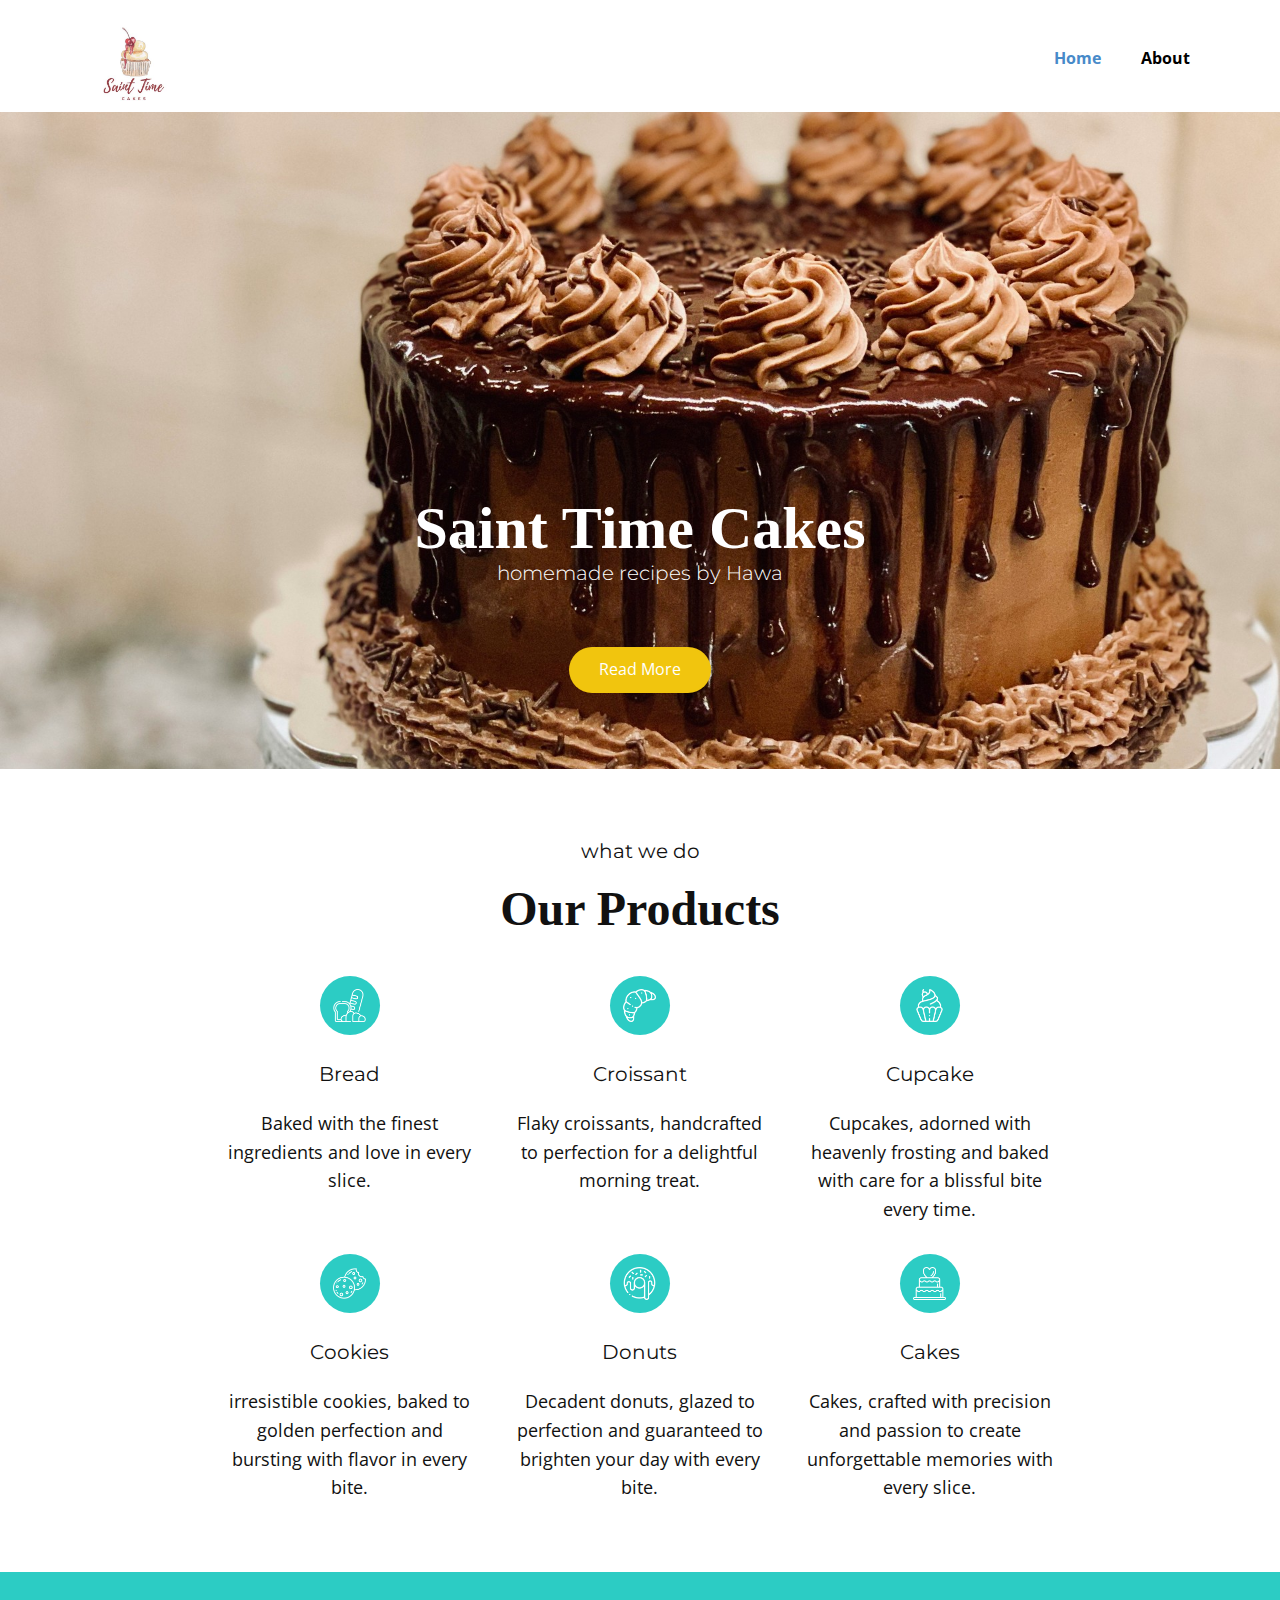
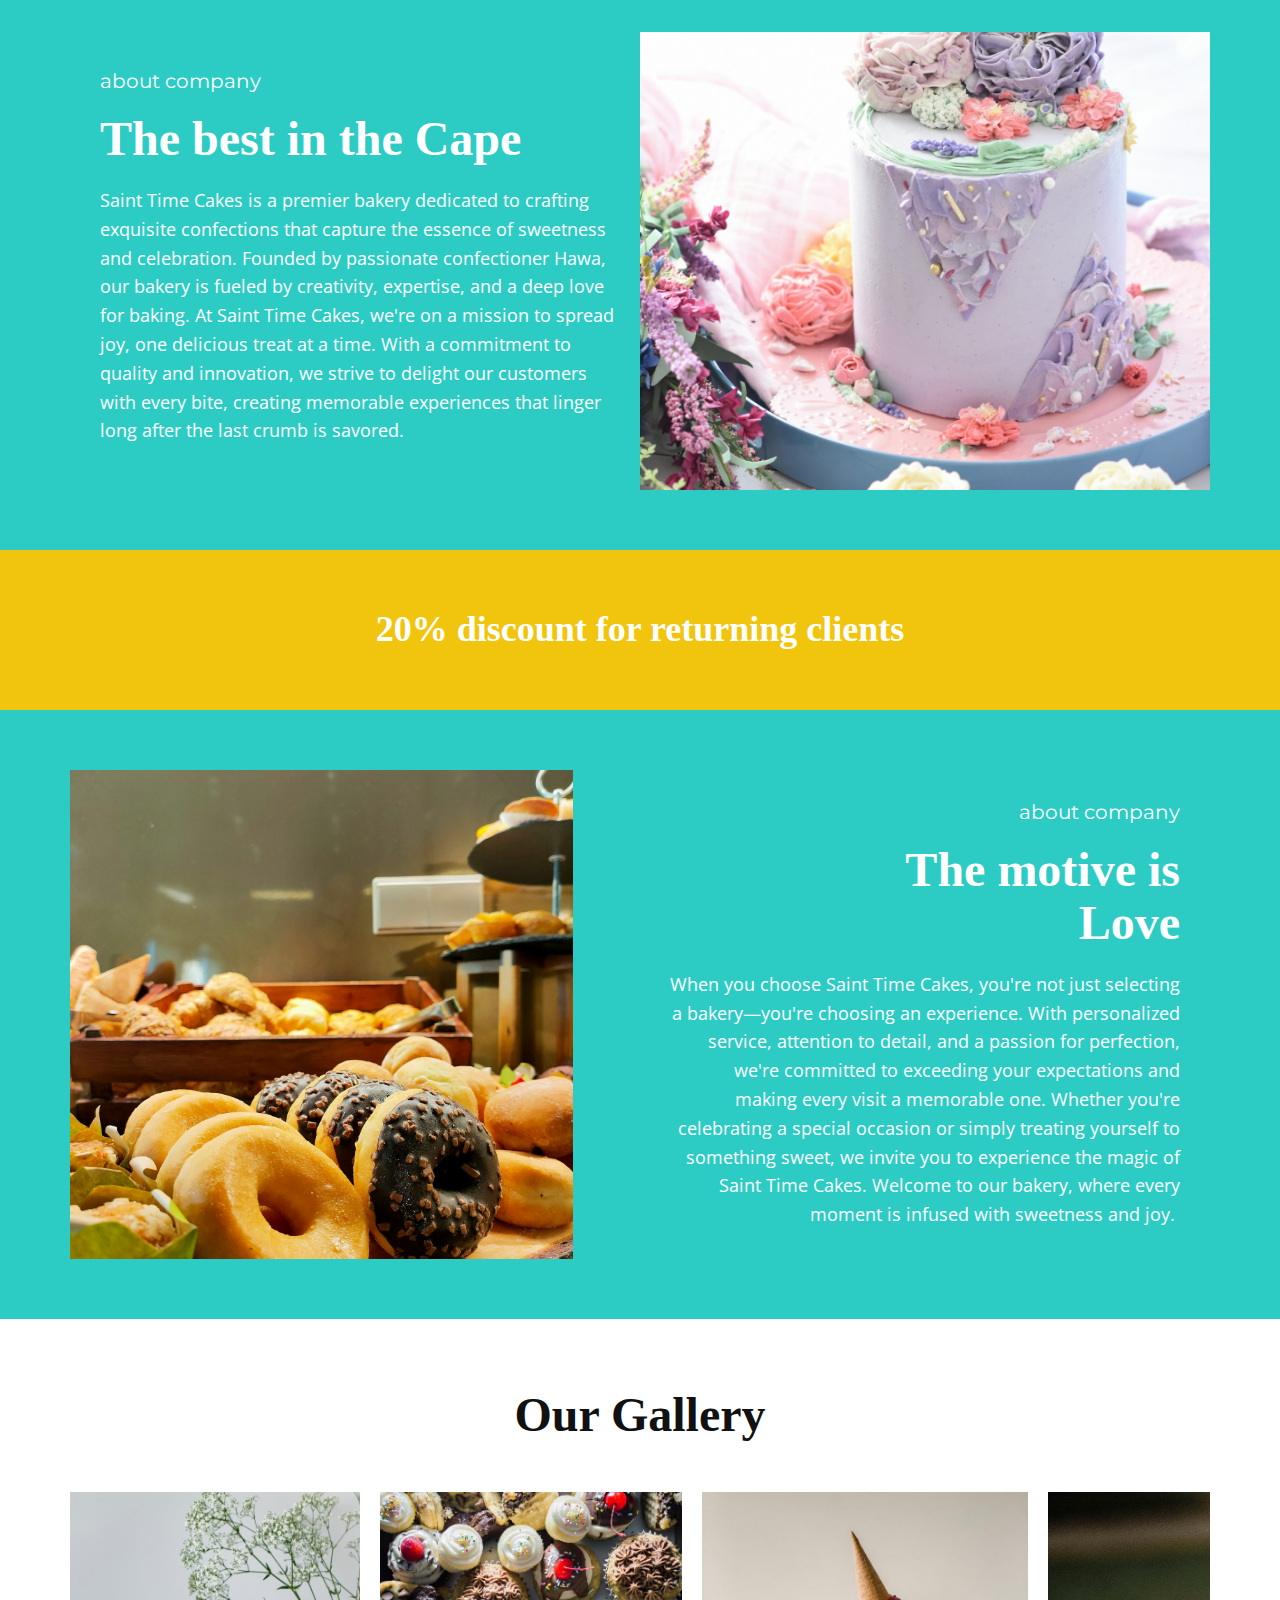
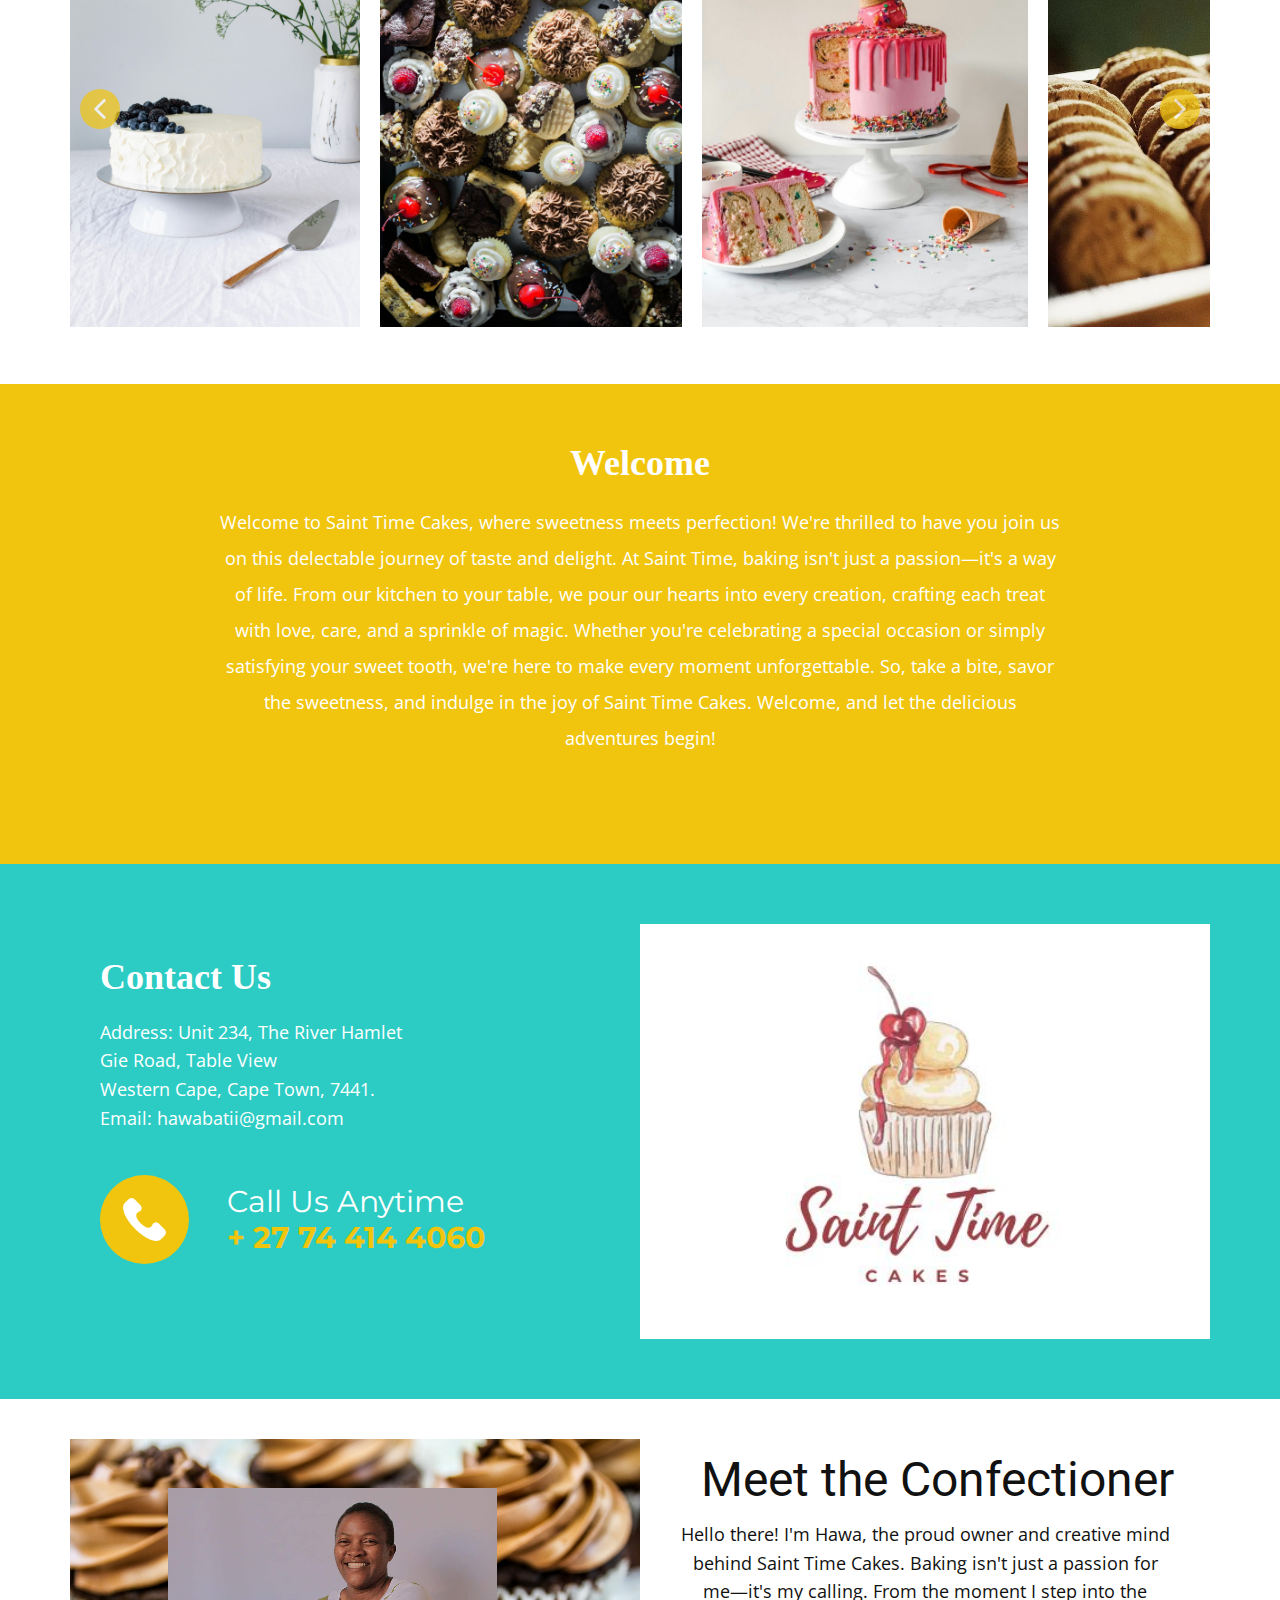
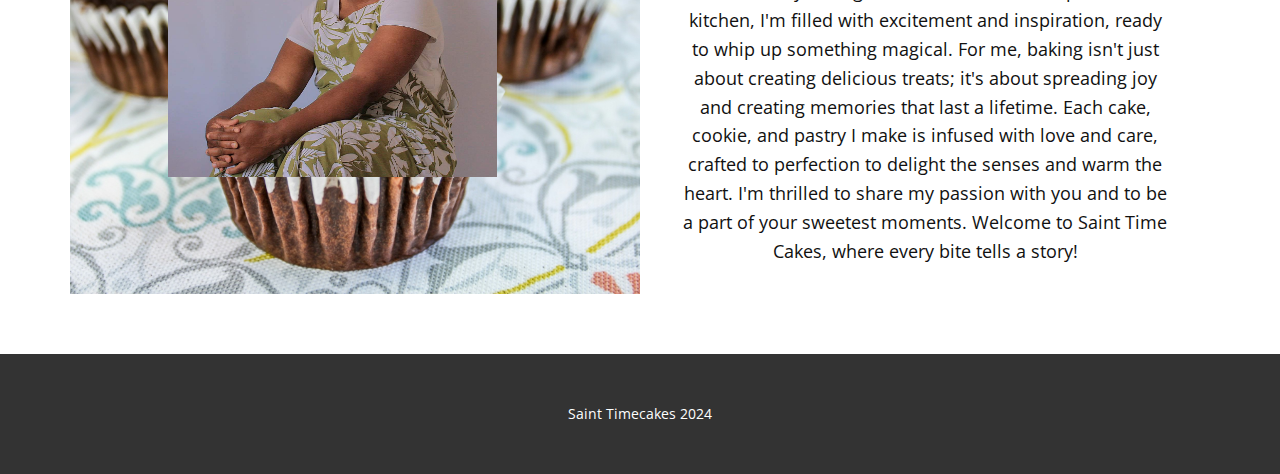
==== commit 25a9fd83: "for mom" ====
--- a/Home.html
+++ b/Home.html
@@ -66,6 +66,7 @@
       <div class="u-clearfix u-sheet u-sheet-1">
         <h1 class="u-align-center u-custom-font u-font-georgia u-text u-text-default u-text-white u-text-1"> Saint Time Cakes</h1>
         <h5 class="u-align-center u-custom-font u-font-montserrat u-text u-text-white u-text-2"> homemade recipes by Hawa</h5>
+        <a href="#" class="u-align-center u-border-none u-btn u-btn-round u-button-style u-palette-3-base u-radius-50 u-text-body-alt-color u-btn-1">Read More</a>
       </div>
     </section>
     <section class="u-clearfix u-container-align-center u-section-2" id="carousel_c27d">
--- a/nicepage.css
+++ b/nicepage.css
@@ -0,0 +1,42652 @@
+/*begin-commonstyles library*//*!
+ * froala_editor v4.0.6 (https://www.froala.com/wysiwyg-editor)
+ * License https://froala.com/wysiwyg-editor/terms/
+ * Copyright 2014-2021 Froala Labs
+ */
+
+.fr-clearfix::after {
+  clear: both;
+  display: block;
+  content: "";
+  height: 0; }
+
+.fr-hide-by-clipping {
+  position: absolute;
+  width: 1px;
+  height: 1px;
+  padding: 0;
+  margin: -1px;
+  overflow: hidden;
+  clip: rect(0, 0, 0, 0);
+  border: 0; }
+
+.fr-view img.fr-rounded, .fr-view .fr-img-caption.fr-rounded img {
+  border-radius: 10px;
+  -moz-border-radius: 10px;
+  -webkit-border-radius: 10px;
+  -moz-background-clip: padding;
+  -webkit-background-clip: padding-box;
+  background-clip: padding-box; }
+
+.fr-view img.fr-shadow, .fr-view .fr-img-caption.fr-shadow img {
+  -webkit-box-shadow: 10px 10px 5px 0px #cccccc;
+  -moz-box-shadow: 10px 10px 5px 0px #cccccc;
+  box-shadow: 10px 10px 5px 0px #cccccc; }
+
+.fr-view img.fr-bordered, .fr-view .fr-img-caption.fr-bordered img {
+  border: solid 5px #CCC; }
+
+.fr-view img.fr-bordered {
+  -webkit-box-sizing: content-box;
+  -moz-box-sizing: content-box;
+  box-sizing: content-box; }
+
+.fr-view .fr-img-caption.fr-bordered img {
+  -webkit-box-sizing: border-box;
+  -moz-box-sizing: border-box;
+  box-sizing: border-box; }
+
+.fr-view {
+  word-wrap: break-word; }
+  .fr-view span[style~="color:"] a {
+    color: inherit; }
+  .fr-view strong {
+    font-weight: 700; }
+  .fr-view table[border='0'] td:not([class]), .fr-view table[border='0'] th:not([class]), .fr-view table[border='0'] td[class=""], .fr-view table[border='0'] th[class=""] {
+    border-width: 0px; }
+  .fr-view table {
+    border: none;
+    border-collapse: collapse;
+    empty-cells: show;
+    max-width: 100%; }
+    .fr-view table td {
+      min-width: 5px; }
+    .fr-view table.fr-dashed-borders td, .fr-view table.fr-dashed-borders th {
+      border-style: dashed; }
+    .fr-view table.fr-alternate-rows tbody tr:nth-child(2n) {
+      background: whitesmoke; }
+    .fr-view table td, .fr-view table th {
+      border: 1px solid #DDD; }
+      .fr-view table td:empty, .fr-view table th:empty {
+        height: 20px; }
+      .fr-view table td.fr-highlighted, .fr-view table th.fr-highlighted {
+        border: 1px double red; }
+      .fr-view table td.fr-thick, .fr-view table th.fr-thick {
+        border-width: 2px; }
+    .fr-view table th {
+      background: #ececec; }
+  .fr-view hr {
+    clear: both;
+    user-select: none;
+    -o-user-select: none;
+    -moz-user-select: none;
+    -khtml-user-select: none;
+    -webkit-user-select: none;
+    -ms-user-select: none;
+    break-after: always;
+    page-break-after: always; }
+  .fr-view .fr-file {
+    position: relative; }
+    .fr-view .fr-file::after {
+      position: relative;
+      content: "\1F4CE";
+      font-weight: normal; }
+  .fr-view pre {
+    white-space: pre-wrap;
+    word-wrap: break-word;
+    overflow: visible; }
+/*  .fr-view[dir="rtl"] blockquote {
+    border-left: none;
+    border-right: solid 2px #5E35B1;
+    margin-right: 0;
+    padding-right: 5px;
+    padding-left: 0; }
+    .fr-view[dir="rtl"] blockquote blockquote {
+      border-color: #00BCD4; }
+      .fr-view[dir="rtl"] blockquote blockquote blockquote {
+        border-color: #43A047; }
+  .fr-view blockquote {
+    border-left: solid 2px #5E35B1;
+    margin-left: 0;
+    padding-left: 5px;
+    color: #5E35B1; }
+    .fr-view blockquote blockquote {
+      border-color: #00BCD4;
+      color: #00BCD4; }
+      .fr-view blockquote blockquote blockquote {
+        border-color: #43A047;
+        color: #43A047; } */
+  .fr-view span.fr-emoticon {
+    font-weight: normal;
+    font-family: "Apple Color Emoji","Segoe UI Emoji","NotoColorEmoji","Segoe UI Symbol","Android Emoji","EmojiSymbols";
+    display: inline;
+    line-height: 0; }
+    .fr-view span.fr-emoticon.fr-emoticon-img {
+      background-repeat: no-repeat !important;
+      font-size: inherit;
+      height: 1em;
+      width: 1em;
+      min-height: 20px;
+      min-width: 20px;
+      display: inline-block;
+      margin: -.1em .1em .1em;
+      line-height: 1;
+      vertical-align: middle; }
+  .fr-view .fr-text-gray {
+    color: #AAA !important; }
+  .fr-view .fr-text-bordered {
+    border-top: solid 1px #222;
+    border-bottom: solid 1px #222;
+    padding: 10px 0; }
+  .fr-view .fr-text-spaced {
+    letter-spacing: 1px; }
+  .fr-view .fr-text-uppercase {
+    text-transform: uppercase; }
+  .fr-view .fr-class-highlighted {
+    background-color: #ffff00; }
+  .fr-view .fr-class-code {
+    border-color: #cccccc;
+    border-radius: 2px;
+    -moz-border-radius: 2px;
+    -webkit-border-radius: 2px;
+    -moz-background-clip: padding;
+    -webkit-background-clip: padding-box;
+    background-clip: padding-box;
+    background: #f5f5f5;
+    padding: 10px;
+    font-family: "Courier New", Courier, monospace; }
+  .fr-view .fr-class-transparency {
+    opacity: 0.5; }
+  .fr-view img {
+    position: relative;
+    max-width: 100%; }
+    .fr-view img.fr-dib {
+      margin: 10px auto;
+      display: block;
+      float: none;
+      vertical-align: top; }
+      .fr-view img.fr-dib.fr-fil {
+        margin-left: 0;
+        text-align: left; }
+      .fr-view img.fr-dib.fr-fir {
+        margin-right: 0;
+        text-align: right; }
+    .fr-view img.fr-dii {
+      display: inline-block;
+      float: none;
+      vertical-align: bottom;
+      margin-left: 5px;
+      margin-right: 5px;
+      max-width: calc(100% - (2 * 5px)); }
+      .fr-view img.fr-dii.fr-fil {
+        float: left;
+        margin: 10px 15px 10px 0;
+        max-width: calc(100% - 5px); }
+      .fr-view img.fr-dii.fr-fir {
+        float: right;
+        margin: 10px 0 10px 15px;
+        max-width: calc(100% - 5px); }
+  .fr-view span.fr-img-caption {
+    position: relative;
+    max-width: 100%; }
+    .fr-view span.fr-img-caption.fr-dib {
+      margin: 5px auto;
+      display: block;
+      float: none;
+      vertical-align: top; }
+      .fr-view span.fr-img-caption.fr-dib.fr-fil {
+        margin-left: 0;
+        text-align: left; }
+      .fr-view span.fr-img-caption.fr-dib.fr-fir {
+        margin-right: 0;
+        text-align: right; }
+    .fr-view span.fr-img-caption.fr-dii {
+      display: inline-block;
+      float: none;
+      vertical-align: bottom;
+      margin-left: 5px;
+      margin-right: 5px;
+      max-width: calc(100% - (2 * 5px)); }
+      .fr-view span.fr-img-caption.fr-dii.fr-fil {
+        float: left;
+        margin: 5px 5px 5px 0;
+        max-width: calc(100% - 5px); }
+      .fr-view span.fr-img-caption.fr-dii.fr-fir {
+        float: right;
+        margin: 5px 0 5px 5px;
+        max-width: calc(100% - 5px); }
+  .fr-view .fr-video {
+    text-align: center;
+    position: relative; }
+    .fr-view .fr-video.fr-rv {
+      padding-bottom: 56.25%;
+      padding-top: 30px;
+      height: 0;
+      overflow: hidden; }
+      .fr-view .fr-video.fr-rv > iframe, .fr-view .fr-video.fr-rv object, .fr-view .fr-video.fr-rv embed {
+        position: absolute !important;
+        top: 0;
+        left: 0;
+        width: 100%;
+        height: 100%; }
+    .fr-view .fr-video > * {
+      -webkit-box-sizing: content-box;
+      -moz-box-sizing: content-box;
+      box-sizing: content-box;
+      max-width: 100%;
+      border: none; }
+    .fr-view .fr-video.fr-dvb {
+      display: block;
+      clear: both; }
+      .fr-view .fr-video.fr-dvb.fr-fvl {
+        text-align: left; }
+      .fr-view .fr-video.fr-dvb.fr-fvr {
+        text-align: right; }
+    .fr-view .fr-video.fr-dvi {
+      display: inline-block; }
+      .fr-view .fr-video.fr-dvi.fr-fvl {
+        float: left; }
+      .fr-view .fr-video.fr-dvi.fr-fvr {
+        float: right; }
+  .fr-view a.fr-strong {
+    font-weight: 700; }
+  .fr-view a.fr-green {
+    color: green; }
+  .fr-view .fr-img-caption {
+    text-align: center; }
+    .fr-view .fr-img-caption .fr-img-wrap {
+      padding: 0;
+      margin: auto;
+      text-align: center;
+      width: 100%; }
+      .fr-view .fr-img-caption .fr-img-wrap a {
+        display: block; }
+      .fr-view .fr-img-caption .fr-img-wrap img {
+        display: block;
+        margin: auto;
+        width: 100%; }
+      .fr-view .fr-img-caption .fr-img-wrap > span {
+        margin: auto;
+        display: block;
+        padding: 5px 5px 10px;
+        font-size: 14px;
+        font-weight: initial;
+        -webkit-box-sizing: border-box;
+        -moz-box-sizing: border-box;
+        box-sizing: border-box;
+        -webkit-opacity: 0.9;
+        -moz-opacity: 0.9;
+        opacity: 0.9;
+        -ms-filter: "progid:DXImageTransform.Microsoft.Alpha(Opacity=0)";
+        width: 100%;
+        text-align: center; }
+  .fr-view button.fr-rounded, .fr-view input.fr-rounded, .fr-view textarea.fr-rounded {
+    border-radius: 10px;
+    -moz-border-radius: 10px;
+    -webkit-border-radius: 10px;
+    -moz-background-clip: padding;
+    -webkit-background-clip: padding-box;
+    background-clip: padding-box; }
+  .fr-view button.fr-large, .fr-view input.fr-large, .fr-view textarea.fr-large {
+    font-size: 24px; }
+
+/**
+ * Image style.
+ */
+a.fr-view.fr-strong {
+  font-weight: 700; }
+a.fr-view.fr-green {
+  color: green; }
+
+/**
+ * Link style.
+ */
+img.fr-view {
+  position: relative;
+  max-width: 100%; }
+  img.fr-view.fr-dib {
+    margin: 5px auto;
+    display: block;
+    float: none;
+    vertical-align: top; }
+    img.fr-view.fr-dib.fr-fil {
+      margin-left: 0;
+      text-align: left; }
+    img.fr-view.fr-dib.fr-fir {
+      margin-right: 0;
+      text-align: right; }
+  img.fr-view.fr-dii {
+    display: inline-block;
+    float: none;
+    vertical-align: bottom;
+    margin-left: 5px;
+    margin-right: 5px;
+    max-width: calc(100% - (2 * 5px)); }
+    img.fr-view.fr-dii.fr-fil {
+      float: left;
+      margin: 5px 5px 5px 0;
+      max-width: calc(100% - 5px); }
+    img.fr-view.fr-dii.fr-fir {
+      float: right;
+      margin: 5px 0 5px 5px;
+      max-width: calc(100% - 5px); }
+
+span.fr-img-caption.fr-view {
+  position: relative;
+  max-width: 100%; }
+  span.fr-img-caption.fr-view.fr-dib {
+    margin: 5px auto;
+    display: block;
+    float: none;
+    vertical-align: top; }
+    span.fr-img-caption.fr-view.fr-dib.fr-fil {
+      margin-left: 0;
+      text-align: left; }
+    span.fr-img-caption.fr-view.fr-dib.fr-fir {
+      margin-right: 0;
+      text-align: right; }
+  span.fr-img-caption.fr-view.fr-dii {
+    display: inline-block;
+    float: none;
+    vertical-align: bottom;
+    margin-left: 5px;
+    margin-right: 5px;
+    max-width: calc(100% - (2 * 5px)); }
+    span.fr-img-caption.fr-view.fr-dii.fr-fil {
+      float: left;
+      margin: 5px 5px 5px 0;
+      max-width: calc(100% - 5px); }
+    span.fr-img-caption.fr-view.fr-dii.fr-fir {
+      float: right;
+      margin: 5px 0 5px 5px;
+      max-width: calc(100% - 5px); }
+/*end-commonstyles library*/@charset "UTF-8";
+.u-hidden-block {
+  visibility: hidden!important;
+}
+.u-locked-block {
+  pointer-events: none!important;
+}
+/*! normalize.css v4.1.1 | MIT License | github.com/necolas/normalize.css */
+html {
+  font-family: sans-serif;
+  -ms-text-size-adjust: 100%;
+  -webkit-text-size-adjust: 100%;
+}
+body {
+  margin: 0;
+}
+article,
+aside,
+details,
+figcaption,
+figure,
+footer,
+header,
+main,
+menu,
+nav,
+section,
+summary {
+  display: block;
+}
+audio,
+canvas,
+progress,
+video {
+  display: inline-block;
+}
+audio:not([controls]) {
+  display: none;
+  height: 0;
+}
+progress {
+  vertical-align: baseline;
+}
+template,
+[hidden] {
+  display: none;
+}
+a {
+  background-color: transparent;
+  -webkit-text-decoration-skip: objects;
+}
+a:active,
+a:hover {
+  outline-width: 0;
+}
+abbr[title] {
+  border-bottom: none;
+  text-decoration: underline;
+}
+b,
+strong {
+  font-weight: inherit;
+  font-weight: bold;
+}
+dfn {
+  font-style: italic;
+}
+h1 {
+  font-size: 2em;
+  margin: 0.67em 0;
+}
+mark {
+  background-color: #ff0;
+  color: #000;
+}
+small {
+  font-size: 80%;
+}
+sub,
+sup {
+  font-size: 75%;
+  line-height: 0;
+  position: relative;
+  vertical-align: baseline;
+}
+sub {
+  bottom: -0.25em;
+}
+sup {
+  top: -0.5em;
+}
+img {
+  border-style: none;
+}
+svg:not(:root) {
+  overflow: hidden;
+}
+code,
+kbd,
+pre,
+samp {
+  font-family: monospace,monospace;
+  font-size: 1em;
+}
+hr {
+  box-sizing: content-box;
+  height: 0;
+  overflow: visible;
+}
+button,
+input,
+optgroup,
+select,
+textarea {
+  color: inherit;
+  font: inherit;
+  margin: 0;
+}
+optgroup {
+  font-weight: 700;
+}
+button,
+input {
+  overflow: visible;
+}
+button,
+select {
+  text-transform: none;
+}
+button,
+html [type="button"],
+[type="reset"],
+[type="submit"] {
+  -webkit-appearance: button;
+}
+button::-moz-focus-inner,
+[type="button"]::-moz-focus-inner,
+[type="reset"]::-moz-focus-inner,
+[type="submit"]::-moz-focus-inner {
+  border-style: none;
+  padding: 0;
+}
+button:-moz-focusring,
+[type="button"]:-moz-focusring,
+[type="reset"]:-moz-focusring,
+[type="submit"]:-moz-focusring {
+  outline: 1px dotted ButtonText;
+}
+fieldset {
+  border: 1px solid silver;
+  margin: 0 2px;
+  padding: 0.35em 0.625em 0.75em;
+}
+legend {
+  box-sizing: border-box;
+  color: inherit;
+  display: table;
+  max-width: 100%;
+  padding: 0;
+  white-space: normal;
+}
+textarea {
+  overflow: auto;
+  outline: none;
+}
+button,
+select,
+input,
+textarea {
+  outline: none;
+}
+[type="checkbox"],
+[type="radio"] {
+  box-sizing: border-box;
+  padding: 0;
+}
+[type="number"]::-webkit-inner-spin-button,
+[type="number"]::-webkit-outer-spin-button {
+  height: auto;
+}
+[type="search"] {
+  -webkit-appearance: textfield;
+  outline-offset: -2px;
+}
+[type="search"]::-webkit-search-cancel-button,
+[type="search"]::-webkit-search-decoration {
+  -webkit-appearance: none;
+}
+::-webkit-input-placeholder {
+  color: inherit;
+  opacity: 0.54;
+}
+::-webkit-file-upload-button {
+  -webkit-appearance: button;
+  font: inherit;
+}
+ul,
+ol {
+  padding-left: 20px;
+}
+/* Fade effect */
+/* Over effect */
+/* Slide effect */
+/* Over and Slide effect */
+/* Flip Left effect */
+/* Flip Right effect */
+/* Flip Top effect */
+/* Flip Bottom effect */
+/* Wobble Left effect */
+/* Wobble Right effect */
+/* Wobble top effect */
+/* Wobble bottom effect */
+/* Zoom and Rotate Effects */
+/* Utility */
+.u-over-slide {
+  position: absolute;
+  left: 0;
+  top: 0;
+  width: 100%;
+  height: 100%;
+}
+.u-background-effect {
+  overflow: hidden;
+}
+.u-background-effect ~ .u-container-layout {
+  cursor: pointer;
+}
+/* Fade effect */
+.u-effect-fade .u-over-slide {
+  opacity: 0;
+  transition: all 500ms ease;
+}
+.u-effect-fade:hover .u-over-slide,
+.u-effect-fade.u-effect-active .u-over-slide {
+  opacity: 1;
+}
+/* Over effect */
+.u-effect-over-left .u-over-slide {
+  transform: translate(-100%, 0);
+  transition: all 500ms ease;
+}
+.u-effect-over-left:hover .u-over-slide,
+.u-effect-over-left.u-effect-active .u-over-slide {
+  transform: translate(0, 0);
+}
+.u-effect-over-right .u-over-slide {
+  transform: translate(100%, 0);
+  transition: all 500ms ease;
+}
+.u-effect-over-right:hover .u-over-slide,
+.u-effect-over-right.u-effect-active .u-over-slide {
+  transform: translate(0, 0);
+}
+.u-effect-over-top .u-over-slide {
+  transform: translate(0, -100%);
+  transition: all 500ms ease;
+}
+.u-effect-over-top:hover .u-over-slide,
+.u-effect-over-top.u-effect-active .u-over-slide {
+  transform: translate(0, 0);
+}
+.u-effect-over-bottom .u-over-slide {
+  transform: translate(0, 100%);
+  transition: all 500ms ease;
+}
+.u-effect-over-bottom:hover .u-over-slide,
+.u-effect-over-bottom.u-effect-active .u-over-slide {
+  transform: translate(0, 0);
+}
+.u-effect-over-topleft .u-over-slide {
+  transform: translate(-100%, -100%);
+  transition: all 500ms ease;
+}
+.u-effect-over-topleft:hover .u-over-slide,
+.u-effect-over-topleft.u-effect-active .u-over-slide {
+  transform: translate(0, 0);
+}
+.u-effect-over-topright .u-over-slide {
+  transform: translate(100%, -100%);
+  transition: all 500ms ease;
+}
+.u-effect-over-topright:hover .u-over-slide,
+.u-effect-over-topright.u-effect-active .u-over-slide {
+  transform: translate(0, 0);
+}
+.u-effect-over-bottomleft .u-over-slide {
+  transform: translate(-100%, 100%);
+  transition: all 500ms ease;
+}
+.u-effect-over-bottomleft:hover .u-over-slide,
+.u-effect-over-bottomleft.u-effect-active .u-over-slide {
+  transform: translate(0, 0);
+}
+.u-effect-over-bottomright .u-over-slide {
+  transform: translate(100%, 100%);
+  transition: all 500ms ease;
+}
+.u-effect-over-bottomright:hover .u-over-slide,
+.u-effect-over-bottomright.u-effect-active .u-over-slide {
+  transform: translate(0, 0);
+}
+/* Slide effect */
+.u-effect-slide-left .u-over-slide {
+  transform: translate(-100%, 0);
+  transition: all 500ms ease;
+}
+.u-effect-slide-left:hover .u-over-slide,
+.u-effect-slide-left.u-effect-active .u-over-slide {
+  transform: translate(0, 0);
+}
+.u-effect-slide-left .u-back-slide {
+  transition: all 500ms ease;
+}
+.u-effect-slide-left:hover .u-back-slide,
+.u-effect-slide-left.u-effect-active .u-back-slide {
+  transform: translate(100%, 0);
+}
+.u-effect-slide-right .u-over-slide {
+  transform: translate(100%, 0);
+  transition: all 500ms ease;
+}
+.u-effect-slide-right:hover .u-over-slide,
+.u-effect-slide-right.u-effect-active .u-over-slide {
+  transform: translate(0, 0);
+}
+.u-effect-slide-right .u-back-slide {
+  transition: all 500ms ease;
+}
+.u-effect-slide-right:hover .u-back-slide,
+.u-effect-slide-right.u-effect-active .u-back-slide {
+  transform: translate(-100%, 0);
+}
+.u-effect-slide-top .u-over-slide {
+  transform: translate(0, -100%);
+  transition: all 500ms ease;
+}
+.u-effect-slide-top:hover .u-over-slide,
+.u-effect-slide-top.u-effect-active .u-over-slide {
+  transform: translate(0, 0);
+}
+.u-effect-slide-top .u-back-slide {
+  transition: all 500ms ease;
+}
+.u-effect-slide-top:hover .u-back-slide,
+.u-effect-slide-top.u-effect-active .u-back-slide {
+  transform: translate(0, 100%);
+}
+.u-effect-slide-bottom .u-over-slide {
+  transform: translate(0, 100%);
+  transition: all 500ms ease;
+}
+.u-effect-slide-bottom:hover .u-over-slide,
+.u-effect-slide-bottom.u-effect-active .u-over-slide {
+  transform: translate(0, 0);
+}
+.u-effect-slide-bottom .u-back-slide {
+  transition: all 500ms ease;
+}
+.u-effect-slide-bottom:hover .u-back-slide,
+.u-effect-slide-bottom.u-effect-active .u-back-slide {
+  transform: translate(0, -100%);
+}
+.u-effect-slide-topleft .u-over-slide {
+  transform: translate(-100%, -100%);
+  transition: all 500ms ease;
+}
+.u-effect-slide-topleft:hover .u-over-slide,
+.u-effect-slide-topleft.u-effect-active .u-over-slide {
+  transform: translate(0, 0);
+}
+.u-effect-slide-topleft .u-back-slide {
+  transition: all 500ms ease;
+}
+.u-effect-slide-topleft:hover .u-back-slide,
+.u-effect-slide-topleft.u-effect-active .u-back-slide {
+  transform: translate(100%, 100%);
+}
+.u-effect-slide-topright .u-over-slide {
+  transform: translate(100%, -100%);
+  transition: all 500ms ease;
+}
+.u-effect-slide-topright:hover .u-over-slide,
+.u-effect-slide-topright.u-effect-active .u-over-slide {
+  transform: translate(0, 0);
+}
+.u-effect-slide-topright .u-back-slide {
+  transition: all 500ms ease;
+}
+.u-effect-slide-topright:hover .u-back-slide,
+.u-effect-slide-topright.u-effect-active .u-back-slide {
+  transform: translate(-100%, 100%);
+}
+.u-effect-slide-bottomleft .u-over-slide {
+  transform: translate(-100%, 100%);
+  transition: all 500ms ease;
+}
+.u-effect-slide-bottomleft:hover .u-over-slide,
+.u-effect-slide-bottomleft.u-effect-active .u-over-slide {
+  transform: translate(0, 0);
+}
+.u-effect-slide-bottomleft .u-back-slide {
+  transition: all 500ms ease;
+}
+.u-effect-slide-bottomleft:hover .u-back-slide,
+.u-effect-slide-bottomleft.u-effect-active .u-back-slide {
+  transform: translate(100%, -100%);
+}
+.u-effect-slide-bottomright .u-over-slide {
+  transform: translate(100%, 100%);
+  transition: all 500ms ease;
+}
+.u-effect-slide-bottomright:hover .u-over-slide,
+.u-effect-slide-bottomright.u-effect-active .u-over-slide {
+  transform: translate(0, 0);
+}
+.u-effect-slide-bottomright .u-back-slide {
+  transition: all 500ms ease;
+}
+.u-effect-slide-bottomright:hover .u-back-slide,
+.u-effect-slide-bottomright.u-effect-active .u-back-slide {
+  transform: translate(-100%, -100%);
+}
+/* Flip */
+.u-effect-flip-left,
+.u-effect-flip-left .u-slidesWrapper {
+  perspective: 300px;
+}
+.u-effect-flip-left .u-over-slide {
+  opacity: 0;
+  transform: rotateY(180deg);
+  transform-origin: center left;
+  transition: transform 500ms ease, transform-origin 500ms ease, opacity 0ms ease 500ms;
+}
+.u-effect-flip-left:hover .u-over-slide,
+.u-effect-flip-left.u-effect-active .u-over-slide {
+  opacity: 1;
+  transform: rotateY(0deg);
+  transition: transform 500ms ease, transform-origin 500ms ease;
+}
+.u-effect-flip-right,
+.u-effect-flip-right .u-slidesWrapper {
+  perspective: 300px;
+}
+.u-effect-flip-right .u-over-slide {
+  opacity: 0;
+  transform: rotateY(-180deg);
+  transform-origin: center right;
+  transition: transform 500ms ease, transform-origin 500ms ease, opacity 0ms ease 500ms;
+}
+.u-effect-flip-right:hover .u-over-slide,
+.u-effect-flip-right.u-effect-active .u-over-slide {
+  opacity: 1;
+  transform: rotateY(0deg);
+  transition: transform 500ms ease, transform-origin 500ms ease;
+}
+.u-effect-flip-top,
+.u-effect-flip-top .u-slidesWrapper {
+  perspective: 300px;
+}
+.u-effect-flip-top .u-over-slide {
+  opacity: 0;
+  transform: rotateX(-180deg);
+  transform-origin: center top;
+  transition: transform 500ms ease, transform-origin 500ms ease, opacity 0ms ease 500ms;
+}
+.u-effect-flip-top:hover .u-over-slide,
+.u-effect-flip-top.u-effect-active .u-over-slide {
+  opacity: 1;
+  transform: rotateX(0deg);
+  transition: transform 500ms ease, transform-origin 500ms ease;
+}
+.u-effect-flip-bottom,
+.u-effect-flip-bottom .u-slidesWrapper {
+  perspective: 300px;
+}
+.u-effect-flip-bottom .u-over-slide {
+  opacity: 0;
+  transform: rotateX(180deg);
+  transform-origin: center bottom;
+  transition: transform 500ms ease, transform-origin 500ms ease, opacity 0ms ease 500ms;
+}
+.u-effect-flip-bottom:hover .u-over-slide,
+.u-effect-flip-bottom.u-effect-active .u-over-slide {
+  opacity: 1;
+  transform: rotateX(0deg);
+  transition: transform 500ms ease, transform-origin 500ms ease;
+}
+/* Wooble */
+.u-effect-wobble-left,
+.u-effect-wobble-left .u-slidesWrapper {
+  perspective: 300px;
+}
+.u-effect-wobble-left .u-over-slide {
+  opacity: 0;
+  transform: rotateY(130deg);
+  transform-origin: center left;
+  transition: transform 500ms ease, transform-origin 500ms ease, opacity 0ms ease 500ms;
+}
+.u-effect-wobble-left:hover .u-over-slide,
+.u-effect-wobble-left.u-effect-active .u-over-slide {
+  opacity: 1;
+  transform: rotateY(0deg);
+  transform-origin: center right;
+  transition: transform 500ms ease, transform-origin 500ms ease;
+}
+.u-effect-wobble-right,
+.u-effect-wobble-right .u-slidesWrapper {
+  perspective: 300px;
+}
+.u-effect-wobble-right .u-over-slide {
+  opacity: 0;
+  transform: rotateY(-130deg);
+  transform-origin: center right;
+  transition: transform 500ms ease, transform-origin 500ms ease, opacity 0ms ease 500ms;
+}
+.u-effect-wobble-right:hover .u-over-slide,
+.u-effect-wobble-right.u-effect-active .u-over-slide {
+  opacity: 1;
+  transform: rotateY(0deg);
+  transform-origin: center left;
+  transition: transform 500ms ease, transform-origin 500ms ease;
+}
+.u-effect-wobble-top,
+.u-effect-wobble-top .u-slidesWrapper {
+  perspective: 300px;
+}
+.u-effect-wobble-top .u-over-slide {
+  opacity: 0;
+  transform: rotateX(-130deg);
+  transform-origin: center top;
+  transition: transform 500ms ease, transform-origin 500ms ease, opacity 0ms ease 500ms;
+}
+.u-effect-wobble-top:hover .u-over-slide,
+.u-effect-wobble-top.u-effect-active .u-over-slide {
+  opacity: 1;
+  transform: rotateX(0deg);
+  transform-origin: center bottom;
+  transition: transform 500ms ease, transform-origin 500ms ease;
+}
+.u-effect-wobble-bottom,
+.u-effect-wobble-bottom .u-slidesWrapper {
+  perspective: 300px;
+}
+.u-effect-wobble-bottom .u-over-slide {
+  opacity: 0;
+  transform: rotateX(130deg);
+  transform-origin: center bottom;
+  transition: transform 500ms ease, transform-origin 500ms ease, opacity 0ms ease 500ms;
+}
+.u-effect-wobble-bottom:hover .u-over-slide,
+.u-effect-wobble-bottom.u-effect-active .u-over-slide {
+  opacity: 1;
+  transform: rotateX(0deg);
+  transform-origin: center top;
+  transition: transform 500ms ease, transform-origin 500ms ease;
+}
+/* Zoom */
+.u-effect-zoom .u-over-slide {
+  transition: transform 500ms ease;
+  transform: scale(0, 0);
+}
+.u-effect-zoom:hover .u-over-slide,
+.u-effect-zoom.u-effect-active .u-over-slide {
+  transform: scale(1, 1);
+}
+.u-effect-hover-zoom .u-back-slide,
+.u-effect-hover-zoom .u-background-effect-image {
+  transition: transform 500ms ease;
+  transform: scale(1);
+}
+.u-effect-hover-zoom:hover .u-back-slide,
+.u-effect-hover-zoom:hover .u-background-effect-image,
+.u-effect-hover-zoom.u-effect-active .u-back-slide,
+.u-effect-hover-zoom.u-effect-active .u-background-effect-image {
+  transform: scale(var(--effect-scale));
+}
+.u-effect-hover-zoomOut .u-back-slide,
+.u-effect-hover-zoomOut .u-background-effect-image {
+  transition: transform 500ms ease;
+  transform: scale(var(--effect-scale));
+}
+.u-effect-hover-zoomOut:hover .u-back-slide,
+.u-effect-hover-zoomOut:hover .u-background-effect-image,
+.u-effect-hover-zoomOut.u-effect-active .u-back-slide,
+.u-effect-hover-zoomOut.u-effect-active .u-background-effect-image {
+  transform: scale(1);
+}
+.u-effect-hover-liftUp > .u-background-effect {
+  overflow: visible;
+}
+.u-effect-hover-liftUp .u-back-slide,
+.u-effect-hover-liftUp .u-background-effect-image {
+  transition: transform 500ms ease;
+  transform: scale(1);
+}
+.u-effect-hover-liftUp:hover .u-back-slide,
+.u-effect-hover-liftUp.u-effect-active .u-back-slide,
+.u-effect-hover-liftUp:hover .u-background-effect-image,
+.u-effect-hover-liftUp.u-effect-active .u-background-effect-image {
+  transform: scale(var(--effect-scale));
+  z-index: 1;
+}
+.u-effect-hover-liftUp:hover > .u-container-layout {
+  z-index: 2;
+}
+.u-effect-zoom-rotate .u-over-slide {
+  transition: transform 500ms ease;
+  transform: rotate(0deg) scale(0, 0);
+}
+.u-effect-zoom-rotate:hover .u-over-slide,
+.u-effect-zoom-rotate.u-effect-active .u-over-slide {
+  transform: rotate(360deg) scale(1, 1);
+}
+.u-effect-zoom-rotateX .u-over-slide {
+  transition: transform 500ms ease;
+  transform: rotateX(0deg) scale(0, 0);
+}
+.u-effect-zoom-rotateX:hover .u-over-slide,
+.u-effect-zoom-rotateX.u-effect-active .u-over-slide {
+  transform: rotateX(360deg) scale(1, 1);
+}
+.u-effect-zoom-rotateY .u-over-slide {
+  transition: transform 500ms ease;
+  transform: rotateY(0deg) scale(0, 0);
+}
+.u-effect-zoom-rotateY:hover .u-over-slide,
+.u-effect-zoom-rotateY.u-effect-active .u-over-slide {
+  transform: rotateY(360deg) scale(1, 1);
+}
+.u-effect-hover-slide .u-back-image,
+.u-effect-hover-slide .u-background-effect-image {
+  transition-duration: 500ms;
+  transition-timing-function: ease;
+  transition-property: left, right, top, bottom;
+}
+.u-effect-hover-slide .u-effect-hover-slide-direction-right {
+  left: auto;
+}
+.u-effect-hover-slide .u-effect-hover-slide-direction-up {
+  top: auto;
+}
+.u-effect-hover-slide:hover .u-back-image.u-effect-hover-slide-direction-left,
+.u-effect-hover-slide:hover .u-background-effect-image.u-effect-hover-slide-direction-left,
+.u-effect-hover-slide.u-effect-active .u-back-image.u-effect-hover-slide-direction-left,
+.u-effect-hover-slide.u-effect-active .u-background-effect-image.u-effect-hover-slide-direction-left {
+  left: 0 !important;
+}
+.u-effect-hover-slide:hover .u-back-image.u-effect-hover-slide-direction-right,
+.u-effect-hover-slide:hover .u-background-effect-image.u-effect-hover-slide-direction-right,
+.u-effect-hover-slide.u-effect-active .u-back-image.u-effect-hover-slide-direction-right,
+.u-effect-hover-slide.u-effect-active .u-background-effect-image.u-effect-hover-slide-direction-right {
+  right: 0 !important;
+}
+.u-effect-hover-slide:hover .u-back-image.u-effect-hover-slide-direction-up,
+.u-effect-hover-slide:hover .u-background-effect-image.u-effect-hover-slide-direction-up,
+.u-effect-hover-slide.u-effect-active .u-back-image.u-effect-hover-slide-direction-up,
+.u-effect-hover-slide.u-effect-active .u-background-effect-image.u-effect-hover-slide-direction-up {
+  bottom: 0 !important;
+}
+.u-effect-hover-slide:hover .u-back-image.u-effect-hover-slide-direction-down,
+.u-effect-hover-slide:hover .u-background-effect-image.u-effect-hover-slide-direction-down,
+.u-effect-hover-slide.u-effect-active .u-back-image.u-effect-hover-slide-direction-down,
+.u-effect-hover-slide.u-effect-active .u-background-effect-image.u-effect-hover-slide-direction-down {
+  top: 0 !important;
+}
+.u-btn {
+  /*display: inline-block;*/
+  display: table;
+  /*TODO maye need another solution for negative marin*/
+  cursor: pointer;
+  color: inherit;
+  font-size: inherit;
+  font-family: inherit;
+  line-height: inherit;
+  letter-spacing: inherit;
+  text-transform: inherit;
+  font-style: inherit;
+  font-weight: inherit;
+  text-decoration: none;
+  border: 0 none transparent;
+  outline-width: 0;
+  background-color: transparent;
+  margin: 0;
+  -webkit-text-decoration-skip: objects;
+  font-style: initial;
+  white-space: nowrap;
+  -webkit-user-select: none;
+      -ms-user-select: none;
+          user-select: none;
+  vertical-align: middle;
+  text-align: center;
+  padding: 10px 30px;
+  border-radius: 0;
+  --border-radius: 0;
+  align-self: flex-start;
+}
+.u-btn:focus,
+.u-btn:active:focus,
+.u-btn.active:focus {
+  outline: thin dotted;
+  outline: 5px auto -webkit-focus-ring-color;
+  outline-offset: -2px;
+}
+.u-btn:hover,
+.u-btn:focus {
+  text-decoration: none;
+}
+.u-btn:active,
+.u-btn.active {
+  outline: 0;
+  background-image: none;
+}
+.u-btn.disabled,
+.u-btn[disabled] {
+  opacity: 0.6;
+}
+.u-btn-circle {
+  border-radius: 50%;
+}
+.u-button-style.u-border-no-right.u-border-no-left.u-border-no-bottom,
+.u-button-style.u-border-no-top.u-border-no-left.u-border-no-bottom,
+.u-button-style.u-border-no-top.u-border-no-right.u-border-no-bottom,
+.u-button-style.u-border-no-top.u-border-no-right.u-border-no-left,
+.u-btn-rectangle {
+  border-radius: 0 !important;
+}
+.u-button-style {
+  transition-property: background-color, color, border-color;
+}
+.u-text a,
+.u-post-content a,
+.u-tab-item a,
+.u-nav-item a,
+.u-filter-item a,
+.u-product-control.u-text a {
+  font-size: inherit;
+  font-family: inherit;
+  line-height: inherit;
+  letter-spacing: inherit;
+  text-transform: inherit;
+}
+.u-text:not(ul):not(ol):not(p):not(.u-post-content):not(.u-block-content):not(.u-product-desc):not(.u-cart-block-content):not(.u-checkout-block-content) a {
+  color: inherit;
+}
+.u-text:not(ul):not(ol):not(p):not(.u-post-content):not(.u-block-content):not(.u-product-desc):not(.u-cart-block-content):not(.u-checkout-block-content) a,
+.u-text:not(ul):not(ol):not(p):not(.u-post-content):not(.u-block-content):not(.u-product-desc):not(.u-cart-block-content):not(.u-checkout-block-content) a:hover {
+  text-decoration: none;
+}
+.u-link,
+a {
+  border-top-width: 0;
+  border-left-width: 0;
+  border-right-width: 0;
+}
+.u-link {
+  display: table;
+  border-style: solid;
+  border-bottom-width: 0;
+  white-space: nowrap;
+  align-self: flex-start;
+}
+.u-link,
+.u-link:hover,
+.u-link:focus {
+  text-decoration: none;
+}
+.u-link:focus,
+.u-link:active:focus,
+.u-link.active:focus {
+  outline: thin dotted;
+  outline: 5px auto -webkit-focus-ring-color;
+  outline-offset: -2px;
+}
+.u-underline,
+.u-underline:hover {
+  text-decoration: underline;
+  border-bottom-width: 0;
+}
+.u-no-underline,
+.u-no-underline:hover {
+  text-decoration: none;
+  border-bottom-width: 0;
+}
+.u-block-content > :first-child,
+.u-product-desc > :first-child,
+.u-product-tab-pane > :first-child,
+.u-post-content > :first-child {
+  margin-top: 0;
+}
+.u-block-content > :last-child,
+.u-product-desc > :last-child,
+.u-product-tab-pane > :last-child,
+.u-post-content > :last-child {
+  margin-bottom: 0;
+}
+.u-block-content p,
+.u-product-desc p,
+.u-product-tab-pane p,
+.u-post-content p {
+  text-decoration: inherit !important;
+  color: inherit !important;
+  font-style: inherit !important;
+  font-size: inherit !important;
+  font-weight: inherit !important;
+  font-family: inherit !important;
+  line-height: inherit !important;
+  letter-spacing: inherit !important;
+  text-transform: inherit !important;
+}
+.u-logo {
+  color: inherit;
+  font-size: inherit;
+  font-family: inherit;
+  line-height: inherit;
+  letter-spacing: inherit;
+  text-transform: inherit;
+  font-style: inherit;
+  font-weight: inherit;
+  text-decoration: none;
+  border: 0 none transparent;
+  outline-width: 0;
+  background-color: transparent;
+  margin: 0;
+  -webkit-text-decoration-skip: objects;
+}
+.u-image.u-logo {
+  display: table;
+  white-space: nowrap;
+}
+.u-image.u-logo img {
+  display: block;
+}
+.u-form-horizontal {
+  display: flex;
+  flex-flow: row;
+  align-items: center;
+  flex-grow: 1;
+}
+.u-input {
+  display: block;
+  width: 100%;
+  padding: 10px 12px;
+  background-image: none;
+  background-clip: padding-box;
+  border-width: 0;
+  border-radius: 3px;
+  transition: border-color ease-in-out 0.15s, box-shadow ease-in-out 0.15s;
+  background-color: transparent;
+  color: inherit;
+  height: auto;
+}
+.u-form-horizontal .u-form-group:not(.u-label-top) label,
+.u-form-horizontal .u-form-group:not(.u-label-top) input,
+.u-form-horizontal .u-form-select-wrapper,
+.u-form-horizontal .u-form-radio-button-wrapper {
+  display: flex;
+  align-items: center;
+  justify-content: center;
+  margin-bottom: 0;
+  flex-grow: 1;
+}
+.u-form-vertical {
+  display: flex;
+  flex-wrap: wrap;
+  align-items: flex-end;
+}
+.u-form-vertical.u-form-spacing-50,
+.u-form-vertical.u-form-spacing-50 .u-form-step {
+  margin-left: -50px;
+  width: calc(100% +  50px);
+}
+.u-form-vertical.u-form-spacing-50 .u-form-group,
+.u-form-vertical.u-form-spacing-50 .u-form-step .u-form-group {
+  margin-bottom: 50px;
+}
+.u-form-vertical.u-form-spacing-50 .u-form-group:not(.u-image):not(.u-form-progress),
+.u-form-vertical.u-form-spacing-50 .u-form-step .u-form-group:not(.u-image):not(.u-form-progress) {
+  padding-left: 50px;
+}
+.u-form-vertical.u-form-spacing-50 .u-form-group.u-image,
+.u-form-vertical.u-form-spacing-50 .u-form-step .u-form-group.u-image {
+  margin-left: 50px !important;
+}
+.u-form-vertical.u-form-spacing-50 .u-form-group.u-form-line,
+.u-form-vertical.u-form-spacing-50 .u-form-step .u-form-group.u-form-line {
+  margin-left: 50px;
+}
+.u-form-vertical.u-form-spacing-49,
+.u-form-vertical.u-form-spacing-49 .u-form-step {
+  margin-left: -49px;
+  width: calc(100% +  49px);
+}
+.u-form-vertical.u-form-spacing-49 .u-form-group,
+.u-form-vertical.u-form-spacing-49 .u-form-step .u-form-group {
+  margin-bottom: 49px;
+}
+.u-form-vertical.u-form-spacing-49 .u-form-group:not(.u-image):not(.u-form-progress),
+.u-form-vertical.u-form-spacing-49 .u-form-step .u-form-group:not(.u-image):not(.u-form-progress) {
+  padding-left: 49px;
+}
+.u-form-vertical.u-form-spacing-49 .u-form-group.u-image,
+.u-form-vertical.u-form-spacing-49 .u-form-step .u-form-group.u-image {
+  margin-left: 49px !important;
+}
+.u-form-vertical.u-form-spacing-49 .u-form-group.u-form-line,
+.u-form-vertical.u-form-spacing-49 .u-form-step .u-form-group.u-form-line {
+  margin-left: 49px;
+}
+.u-form-vertical.u-form-spacing-48,
+.u-form-vertical.u-form-spacing-48 .u-form-step {
+  margin-left: -48px;
+  width: calc(100% +  48px);
+}
+.u-form-vertical.u-form-spacing-48 .u-form-group,
+.u-form-vertical.u-form-spacing-48 .u-form-step .u-form-group {
+  margin-bottom: 48px;
+}
+.u-form-vertical.u-form-spacing-48 .u-form-group:not(.u-image):not(.u-form-progress),
+.u-form-vertical.u-form-spacing-48 .u-form-step .u-form-group:not(.u-image):not(.u-form-progress) {
+  padding-left: 48px;
+}
+.u-form-vertical.u-form-spacing-48 .u-form-group.u-image,
+.u-form-vertical.u-form-spacing-48 .u-form-step .u-form-group.u-image {
+  margin-left: 48px !important;
+}
+.u-form-vertical.u-form-spacing-48 .u-form-group.u-form-line,
+.u-form-vertical.u-form-spacing-48 .u-form-step .u-form-group.u-form-line {
+  margin-left: 48px;
+}
+.u-form-vertical.u-form-spacing-47,
+.u-form-vertical.u-form-spacing-47 .u-form-step {
+  margin-left: -47px;
+  width: calc(100% +  47px);
+}
+.u-form-vertical.u-form-spacing-47 .u-form-group,
+.u-form-vertical.u-form-spacing-47 .u-form-step .u-form-group {
+  margin-bottom: 47px;
+}
+.u-form-vertical.u-form-spacing-47 .u-form-group:not(.u-image):not(.u-form-progress),
+.u-form-vertical.u-form-spacing-47 .u-form-step .u-form-group:not(.u-image):not(.u-form-progress) {
+  padding-left: 47px;
+}
+.u-form-vertical.u-form-spacing-47 .u-form-group.u-image,
+.u-form-vertical.u-form-spacing-47 .u-form-step .u-form-group.u-image {
+  margin-left: 47px !important;
+}
+.u-form-vertical.u-form-spacing-47 .u-form-group.u-form-line,
+.u-form-vertical.u-form-spacing-47 .u-form-step .u-form-group.u-form-line {
+  margin-left: 47px;
+}
+.u-form-vertical.u-form-spacing-46,
+.u-form-vertical.u-form-spacing-46 .u-form-step {
+  margin-left: -46px;
+  width: calc(100% +  46px);
+}
+.u-form-vertical.u-form-spacing-46 .u-form-group,
+.u-form-vertical.u-form-spacing-46 .u-form-step .u-form-group {
+  margin-bottom: 46px;
+}
+.u-form-vertical.u-form-spacing-46 .u-form-group:not(.u-image):not(.u-form-progress),
+.u-form-vertical.u-form-spacing-46 .u-form-step .u-form-group:not(.u-image):not(.u-form-progress) {
+  padding-left: 46px;
+}
+.u-form-vertical.u-form-spacing-46 .u-form-group.u-image,
+.u-form-vertical.u-form-spacing-46 .u-form-step .u-form-group.u-image {
+  margin-left: 46px !important;
+}
+.u-form-vertical.u-form-spacing-46 .u-form-group.u-form-line,
+.u-form-vertical.u-form-spacing-46 .u-form-step .u-form-group.u-form-line {
+  margin-left: 46px;
+}
+.u-form-vertical.u-form-spacing-45,
+.u-form-vertical.u-form-spacing-45 .u-form-step {
+  margin-left: -45px;
+  width: calc(100% +  45px);
+}
+.u-form-vertical.u-form-spacing-45 .u-form-group,
+.u-form-vertical.u-form-spacing-45 .u-form-step .u-form-group {
+  margin-bottom: 45px;
+}
+.u-form-vertical.u-form-spacing-45 .u-form-group:not(.u-image):not(.u-form-progress),
+.u-form-vertical.u-form-spacing-45 .u-form-step .u-form-group:not(.u-image):not(.u-form-progress) {
+  padding-left: 45px;
+}
+.u-form-vertical.u-form-spacing-45 .u-form-group.u-image,
+.u-form-vertical.u-form-spacing-45 .u-form-step .u-form-group.u-image {
+  margin-left: 45px !important;
+}
+.u-form-vertical.u-form-spacing-45 .u-form-group.u-form-line,
+.u-form-vertical.u-form-spacing-45 .u-form-step .u-form-group.u-form-line {
+  margin-left: 45px;
+}
+.u-form-vertical.u-form-spacing-44,
+.u-form-vertical.u-form-spacing-44 .u-form-step {
+  margin-left: -44px;
+  width: calc(100% +  44px);
+}
+.u-form-vertical.u-form-spacing-44 .u-form-group,
+.u-form-vertical.u-form-spacing-44 .u-form-step .u-form-group {
+  margin-bottom: 44px;
+}
+.u-form-vertical.u-form-spacing-44 .u-form-group:not(.u-image):not(.u-form-progress),
+.u-form-vertical.u-form-spacing-44 .u-form-step .u-form-group:not(.u-image):not(.u-form-progress) {
+  padding-left: 44px;
+}
+.u-form-vertical.u-form-spacing-44 .u-form-group.u-image,
+.u-form-vertical.u-form-spacing-44 .u-form-step .u-form-group.u-image {
+  margin-left: 44px !important;
+}
+.u-form-vertical.u-form-spacing-44 .u-form-group.u-form-line,
+.u-form-vertical.u-form-spacing-44 .u-form-step .u-form-group.u-form-line {
+  margin-left: 44px;
+}
+.u-form-vertical.u-form-spacing-43,
+.u-form-vertical.u-form-spacing-43 .u-form-step {
+  margin-left: -43px;
+  width: calc(100% +  43px);
+}
+.u-form-vertical.u-form-spacing-43 .u-form-group,
+.u-form-vertical.u-form-spacing-43 .u-form-step .u-form-group {
+  margin-bottom: 43px;
+}
+.u-form-vertical.u-form-spacing-43 .u-form-group:not(.u-image):not(.u-form-progress),
+.u-form-vertical.u-form-spacing-43 .u-form-step .u-form-group:not(.u-image):not(.u-form-progress) {
+  padding-left: 43px;
+}
+.u-form-vertical.u-form-spacing-43 .u-form-group.u-image,
+.u-form-vertical.u-form-spacing-43 .u-form-step .u-form-group.u-image {
+  margin-left: 43px !important;
+}
+.u-form-vertical.u-form-spacing-43 .u-form-group.u-form-line,
+.u-form-vertical.u-form-spacing-43 .u-form-step .u-form-group.u-form-line {
+  margin-left: 43px;
+}
+.u-form-vertical.u-form-spacing-42,
+.u-form-vertical.u-form-spacing-42 .u-form-step {
+  margin-left: -42px;
+  width: calc(100% +  42px);
+}
+.u-form-vertical.u-form-spacing-42 .u-form-group,
+.u-form-vertical.u-form-spacing-42 .u-form-step .u-form-group {
+  margin-bottom: 42px;
+}
+.u-form-vertical.u-form-spacing-42 .u-form-group:not(.u-image):not(.u-form-progress),
+.u-form-vertical.u-form-spacing-42 .u-form-step .u-form-group:not(.u-image):not(.u-form-progress) {
+  padding-left: 42px;
+}
+.u-form-vertical.u-form-spacing-42 .u-form-group.u-image,
+.u-form-vertical.u-form-spacing-42 .u-form-step .u-form-group.u-image {
+  margin-left: 42px !important;
+}
+.u-form-vertical.u-form-spacing-42 .u-form-group.u-form-line,
+.u-form-vertical.u-form-spacing-42 .u-form-step .u-form-group.u-form-line {
+  margin-left: 42px;
+}
+.u-form-vertical.u-form-spacing-41,
+.u-form-vertical.u-form-spacing-41 .u-form-step {
+  margin-left: -41px;
+  width: calc(100% +  41px);
+}
+.u-form-vertical.u-form-spacing-41 .u-form-group,
+.u-form-vertical.u-form-spacing-41 .u-form-step .u-form-group {
+  margin-bottom: 41px;
+}
+.u-form-vertical.u-form-spacing-41 .u-form-group:not(.u-image):not(.u-form-progress),
+.u-form-vertical.u-form-spacing-41 .u-form-step .u-form-group:not(.u-image):not(.u-form-progress) {
+  padding-left: 41px;
+}
+.u-form-vertical.u-form-spacing-41 .u-form-group.u-image,
+.u-form-vertical.u-form-spacing-41 .u-form-step .u-form-group.u-image {
+  margin-left: 41px !important;
+}
+.u-form-vertical.u-form-spacing-41 .u-form-group.u-form-line,
+.u-form-vertical.u-form-spacing-41 .u-form-step .u-form-group.u-form-line {
+  margin-left: 41px;
+}
+.u-form-vertical.u-form-spacing-40,
+.u-form-vertical.u-form-spacing-40 .u-form-step {
+  margin-left: -40px;
+  width: calc(100% +  40px);
+}
+.u-form-vertical.u-form-spacing-40 .u-form-group,
+.u-form-vertical.u-form-spacing-40 .u-form-step .u-form-group {
+  margin-bottom: 40px;
+}
+.u-form-vertical.u-form-spacing-40 .u-form-group:not(.u-image):not(.u-form-progress),
+.u-form-vertical.u-form-spacing-40 .u-form-step .u-form-group:not(.u-image):not(.u-form-progress) {
+  padding-left: 40px;
+}
+.u-form-vertical.u-form-spacing-40 .u-form-group.u-image,
+.u-form-vertical.u-form-spacing-40 .u-form-step .u-form-group.u-image {
+  margin-left: 40px !important;
+}
+.u-form-vertical.u-form-spacing-40 .u-form-group.u-form-line,
+.u-form-vertical.u-form-spacing-40 .u-form-step .u-form-group.u-form-line {
+  margin-left: 40px;
+}
+.u-form-vertical.u-form-spacing-39,
+.u-form-vertical.u-form-spacing-39 .u-form-step {
+  margin-left: -39px;
+  width: calc(100% +  39px);
+}
+.u-form-vertical.u-form-spacing-39 .u-form-group,
+.u-form-vertical.u-form-spacing-39 .u-form-step .u-form-group {
+  margin-bottom: 39px;
+}
+.u-form-vertical.u-form-spacing-39 .u-form-group:not(.u-image):not(.u-form-progress),
+.u-form-vertical.u-form-spacing-39 .u-form-step .u-form-group:not(.u-image):not(.u-form-progress) {
+  padding-left: 39px;
+}
+.u-form-vertical.u-form-spacing-39 .u-form-group.u-image,
+.u-form-vertical.u-form-spacing-39 .u-form-step .u-form-group.u-image {
+  margin-left: 39px !important;
+}
+.u-form-vertical.u-form-spacing-39 .u-form-group.u-form-line,
+.u-form-vertical.u-form-spacing-39 .u-form-step .u-form-group.u-form-line {
+  margin-left: 39px;
+}
+.u-form-vertical.u-form-spacing-38,
+.u-form-vertical.u-form-spacing-38 .u-form-step {
+  margin-left: -38px;
+  width: calc(100% +  38px);
+}
+.u-form-vertical.u-form-spacing-38 .u-form-group,
+.u-form-vertical.u-form-spacing-38 .u-form-step .u-form-group {
+  margin-bottom: 38px;
+}
+.u-form-vertical.u-form-spacing-38 .u-form-group:not(.u-image):not(.u-form-progress),
+.u-form-vertical.u-form-spacing-38 .u-form-step .u-form-group:not(.u-image):not(.u-form-progress) {
+  padding-left: 38px;
+}
+.u-form-vertical.u-form-spacing-38 .u-form-group.u-image,
+.u-form-vertical.u-form-spacing-38 .u-form-step .u-form-group.u-image {
+  margin-left: 38px !important;
+}
+.u-form-vertical.u-form-spacing-38 .u-form-group.u-form-line,
+.u-form-vertical.u-form-spacing-38 .u-form-step .u-form-group.u-form-line {
+  margin-left: 38px;
+}
+.u-form-vertical.u-form-spacing-37,
+.u-form-vertical.u-form-spacing-37 .u-form-step {
+  margin-left: -37px;
+  width: calc(100% +  37px);
+}
+.u-form-vertical.u-form-spacing-37 .u-form-group,
+.u-form-vertical.u-form-spacing-37 .u-form-step .u-form-group {
+  margin-bottom: 37px;
+}
+.u-form-vertical.u-form-spacing-37 .u-form-group:not(.u-image):not(.u-form-progress),
+.u-form-vertical.u-form-spacing-37 .u-form-step .u-form-group:not(.u-image):not(.u-form-progress) {
+  padding-left: 37px;
+}
+.u-form-vertical.u-form-spacing-37 .u-form-group.u-image,
+.u-form-vertical.u-form-spacing-37 .u-form-step .u-form-group.u-image {
+  margin-left: 37px !important;
+}
+.u-form-vertical.u-form-spacing-37 .u-form-group.u-form-line,
+.u-form-vertical.u-form-spacing-37 .u-form-step .u-form-group.u-form-line {
+  margin-left: 37px;
+}
+.u-form-vertical.u-form-spacing-36,
+.u-form-vertical.u-form-spacing-36 .u-form-step {
+  margin-left: -36px;
+  width: calc(100% +  36px);
+}
+.u-form-vertical.u-form-spacing-36 .u-form-group,
+.u-form-vertical.u-form-spacing-36 .u-form-step .u-form-group {
+  margin-bottom: 36px;
+}
+.u-form-vertical.u-form-spacing-36 .u-form-group:not(.u-image):not(.u-form-progress),
+.u-form-vertical.u-form-spacing-36 .u-form-step .u-form-group:not(.u-image):not(.u-form-progress) {
+  padding-left: 36px;
+}
+.u-form-vertical.u-form-spacing-36 .u-form-group.u-image,
+.u-form-vertical.u-form-spacing-36 .u-form-step .u-form-group.u-image {
+  margin-left: 36px !important;
+}
+.u-form-vertical.u-form-spacing-36 .u-form-group.u-form-line,
+.u-form-vertical.u-form-spacing-36 .u-form-step .u-form-group.u-form-line {
+  margin-left: 36px;
+}
+.u-form-vertical.u-form-spacing-35,
+.u-form-vertical.u-form-spacing-35 .u-form-step {
+  margin-left: -35px;
+  width: calc(100% +  35px);
+}
+.u-form-vertical.u-form-spacing-35 .u-form-group,
+.u-form-vertical.u-form-spacing-35 .u-form-step .u-form-group {
+  margin-bottom: 35px;
+}
+.u-form-vertical.u-form-spacing-35 .u-form-group:not(.u-image):not(.u-form-progress),
+.u-form-vertical.u-form-spacing-35 .u-form-step .u-form-group:not(.u-image):not(.u-form-progress) {
+  padding-left: 35px;
+}
+.u-form-vertical.u-form-spacing-35 .u-form-group.u-image,
+.u-form-vertical.u-form-spacing-35 .u-form-step .u-form-group.u-image {
+  margin-left: 35px !important;
+}
+.u-form-vertical.u-form-spacing-35 .u-form-group.u-form-line,
+.u-form-vertical.u-form-spacing-35 .u-form-step .u-form-group.u-form-line {
+  margin-left: 35px;
+}
+.u-form-vertical.u-form-spacing-34,
+.u-form-vertical.u-form-spacing-34 .u-form-step {
+  margin-left: -34px;
+  width: calc(100% +  34px);
+}
+.u-form-vertical.u-form-spacing-34 .u-form-group,
+.u-form-vertical.u-form-spacing-34 .u-form-step .u-form-group {
+  margin-bottom: 34px;
+}
+.u-form-vertical.u-form-spacing-34 .u-form-group:not(.u-image):not(.u-form-progress),
+.u-form-vertical.u-form-spacing-34 .u-form-step .u-form-group:not(.u-image):not(.u-form-progress) {
+  padding-left: 34px;
+}
+.u-form-vertical.u-form-spacing-34 .u-form-group.u-image,
+.u-form-vertical.u-form-spacing-34 .u-form-step .u-form-group.u-image {
+  margin-left: 34px !important;
+}
+.u-form-vertical.u-form-spacing-34 .u-form-group.u-form-line,
+.u-form-vertical.u-form-spacing-34 .u-form-step .u-form-group.u-form-line {
+  margin-left: 34px;
+}
+.u-form-vertical.u-form-spacing-33,
+.u-form-vertical.u-form-spacing-33 .u-form-step {
+  margin-left: -33px;
+  width: calc(100% +  33px);
+}
+.u-form-vertical.u-form-spacing-33 .u-form-group,
+.u-form-vertical.u-form-spacing-33 .u-form-step .u-form-group {
+  margin-bottom: 33px;
+}
+.u-form-vertical.u-form-spacing-33 .u-form-group:not(.u-image):not(.u-form-progress),
+.u-form-vertical.u-form-spacing-33 .u-form-step .u-form-group:not(.u-image):not(.u-form-progress) {
+  padding-left: 33px;
+}
+.u-form-vertical.u-form-spacing-33 .u-form-group.u-image,
+.u-form-vertical.u-form-spacing-33 .u-form-step .u-form-group.u-image {
+  margin-left: 33px !important;
+}
+.u-form-vertical.u-form-spacing-33 .u-form-group.u-form-line,
+.u-form-vertical.u-form-spacing-33 .u-form-step .u-form-group.u-form-line {
+  margin-left: 33px;
+}
+.u-form-vertical.u-form-spacing-32,
+.u-form-vertical.u-form-spacing-32 .u-form-step {
+  margin-left: -32px;
+  width: calc(100% +  32px);
+}
+.u-form-vertical.u-form-spacing-32 .u-form-group,
+.u-form-vertical.u-form-spacing-32 .u-form-step .u-form-group {
+  margin-bottom: 32px;
+}
+.u-form-vertical.u-form-spacing-32 .u-form-group:not(.u-image):not(.u-form-progress),
+.u-form-vertical.u-form-spacing-32 .u-form-step .u-form-group:not(.u-image):not(.u-form-progress) {
+  padding-left: 32px;
+}
+.u-form-vertical.u-form-spacing-32 .u-form-group.u-image,
+.u-form-vertical.u-form-spacing-32 .u-form-step .u-form-group.u-image {
+  margin-left: 32px !important;
+}
+.u-form-vertical.u-form-spacing-32 .u-form-group.u-form-line,
+.u-form-vertical.u-form-spacing-32 .u-form-step .u-form-group.u-form-line {
+  margin-left: 32px;
+}
+.u-form-vertical.u-form-spacing-31,
+.u-form-vertical.u-form-spacing-31 .u-form-step {
+  margin-left: -31px;
+  width: calc(100% +  31px);
+}
+.u-form-vertical.u-form-spacing-31 .u-form-group,
+.u-form-vertical.u-form-spacing-31 .u-form-step .u-form-group {
+  margin-bottom: 31px;
+}
+.u-form-vertical.u-form-spacing-31 .u-form-group:not(.u-image):not(.u-form-progress),
+.u-form-vertical.u-form-spacing-31 .u-form-step .u-form-group:not(.u-image):not(.u-form-progress) {
+  padding-left: 31px;
+}
+.u-form-vertical.u-form-spacing-31 .u-form-group.u-image,
+.u-form-vertical.u-form-spacing-31 .u-form-step .u-form-group.u-image {
+  margin-left: 31px !important;
+}
+.u-form-vertical.u-form-spacing-31 .u-form-group.u-form-line,
+.u-form-vertical.u-form-spacing-31 .u-form-step .u-form-group.u-form-line {
+  margin-left: 31px;
+}
+.u-form-vertical.u-form-spacing-30,
+.u-form-vertical.u-form-spacing-30 .u-form-step {
+  margin-left: -30px;
+  width: calc(100% +  30px);
+}
+.u-form-vertical.u-form-spacing-30 .u-form-group,
+.u-form-vertical.u-form-spacing-30 .u-form-step .u-form-group {
+  margin-bottom: 30px;
+}
+.u-form-vertical.u-form-spacing-30 .u-form-group:not(.u-image):not(.u-form-progress),
+.u-form-vertical.u-form-spacing-30 .u-form-step .u-form-group:not(.u-image):not(.u-form-progress) {
+  padding-left: 30px;
+}
+.u-form-vertical.u-form-spacing-30 .u-form-group.u-image,
+.u-form-vertical.u-form-spacing-30 .u-form-step .u-form-group.u-image {
+  margin-left: 30px !important;
+}
+.u-form-vertical.u-form-spacing-30 .u-form-group.u-form-line,
+.u-form-vertical.u-form-spacing-30 .u-form-step .u-form-group.u-form-line {
+  margin-left: 30px;
+}
+.u-form-vertical.u-form-spacing-29,
+.u-form-vertical.u-form-spacing-29 .u-form-step {
+  margin-left: -29px;
+  width: calc(100% +  29px);
+}
+.u-form-vertical.u-form-spacing-29 .u-form-group,
+.u-form-vertical.u-form-spacing-29 .u-form-step .u-form-group {
+  margin-bottom: 29px;
+}
+.u-form-vertical.u-form-spacing-29 .u-form-group:not(.u-image):not(.u-form-progress),
+.u-form-vertical.u-form-spacing-29 .u-form-step .u-form-group:not(.u-image):not(.u-form-progress) {
+  padding-left: 29px;
+}
+.u-form-vertical.u-form-spacing-29 .u-form-group.u-image,
+.u-form-vertical.u-form-spacing-29 .u-form-step .u-form-group.u-image {
+  margin-left: 29px !important;
+}
+.u-form-vertical.u-form-spacing-29 .u-form-group.u-form-line,
+.u-form-vertical.u-form-spacing-29 .u-form-step .u-form-group.u-form-line {
+  margin-left: 29px;
+}
+.u-form-vertical.u-form-spacing-28,
+.u-form-vertical.u-form-spacing-28 .u-form-step {
+  margin-left: -28px;
+  width: calc(100% +  28px);
+}
+.u-form-vertical.u-form-spacing-28 .u-form-group,
+.u-form-vertical.u-form-spacing-28 .u-form-step .u-form-group {
+  margin-bottom: 28px;
+}
+.u-form-vertical.u-form-spacing-28 .u-form-group:not(.u-image):not(.u-form-progress),
+.u-form-vertical.u-form-spacing-28 .u-form-step .u-form-group:not(.u-image):not(.u-form-progress) {
+  padding-left: 28px;
+}
+.u-form-vertical.u-form-spacing-28 .u-form-group.u-image,
+.u-form-vertical.u-form-spacing-28 .u-form-step .u-form-group.u-image {
+  margin-left: 28px !important;
+}
+.u-form-vertical.u-form-spacing-28 .u-form-group.u-form-line,
+.u-form-vertical.u-form-spacing-28 .u-form-step .u-form-group.u-form-line {
+  margin-left: 28px;
+}
+.u-form-vertical.u-form-spacing-27,
+.u-form-vertical.u-form-spacing-27 .u-form-step {
+  margin-left: -27px;
+  width: calc(100% +  27px);
+}
+.u-form-vertical.u-form-spacing-27 .u-form-group,
+.u-form-vertical.u-form-spacing-27 .u-form-step .u-form-group {
+  margin-bottom: 27px;
+}
+.u-form-vertical.u-form-spacing-27 .u-form-group:not(.u-image):not(.u-form-progress),
+.u-form-vertical.u-form-spacing-27 .u-form-step .u-form-group:not(.u-image):not(.u-form-progress) {
+  padding-left: 27px;
+}
+.u-form-vertical.u-form-spacing-27 .u-form-group.u-image,
+.u-form-vertical.u-form-spacing-27 .u-form-step .u-form-group.u-image {
+  margin-left: 27px !important;
+}
+.u-form-vertical.u-form-spacing-27 .u-form-group.u-form-line,
+.u-form-vertical.u-form-spacing-27 .u-form-step .u-form-group.u-form-line {
+  margin-left: 27px;
+}
+.u-form-vertical.u-form-spacing-26,
+.u-form-vertical.u-form-spacing-26 .u-form-step {
+  margin-left: -26px;
+  width: calc(100% +  26px);
+}
+.u-form-vertical.u-form-spacing-26 .u-form-group,
+.u-form-vertical.u-form-spacing-26 .u-form-step .u-form-group {
+  margin-bottom: 26px;
+}
+.u-form-vertical.u-form-spacing-26 .u-form-group:not(.u-image):not(.u-form-progress),
+.u-form-vertical.u-form-spacing-26 .u-form-step .u-form-group:not(.u-image):not(.u-form-progress) {
+  padding-left: 26px;
+}
+.u-form-vertical.u-form-spacing-26 .u-form-group.u-image,
+.u-form-vertical.u-form-spacing-26 .u-form-step .u-form-group.u-image {
+  margin-left: 26px !important;
+}
+.u-form-vertical.u-form-spacing-26 .u-form-group.u-form-line,
+.u-form-vertical.u-form-spacing-26 .u-form-step .u-form-group.u-form-line {
+  margin-left: 26px;
+}
+.u-form-vertical.u-form-spacing-25,
+.u-form-vertical.u-form-spacing-25 .u-form-step {
+  margin-left: -25px;
+  width: calc(100% +  25px);
+}
+.u-form-vertical.u-form-spacing-25 .u-form-group,
+.u-form-vertical.u-form-spacing-25 .u-form-step .u-form-group {
+  margin-bottom: 25px;
+}
+.u-form-vertical.u-form-spacing-25 .u-form-group:not(.u-image):not(.u-form-progress),
+.u-form-vertical.u-form-spacing-25 .u-form-step .u-form-group:not(.u-image):not(.u-form-progress) {
+  padding-left: 25px;
+}
+.u-form-vertical.u-form-spacing-25 .u-form-group.u-image,
+.u-form-vertical.u-form-spacing-25 .u-form-step .u-form-group.u-image {
+  margin-left: 25px !important;
+}
+.u-form-vertical.u-form-spacing-25 .u-form-group.u-form-line,
+.u-form-vertical.u-form-spacing-25 .u-form-step .u-form-group.u-form-line {
+  margin-left: 25px;
+}
+.u-form-vertical.u-form-spacing-24,
+.u-form-vertical.u-form-spacing-24 .u-form-step {
+  margin-left: -24px;
+  width: calc(100% +  24px);
+}
+.u-form-vertical.u-form-spacing-24 .u-form-group,
+.u-form-vertical.u-form-spacing-24 .u-form-step .u-form-group {
+  margin-bottom: 24px;
+}
+.u-form-vertical.u-form-spacing-24 .u-form-group:not(.u-image):not(.u-form-progress),
+.u-form-vertical.u-form-spacing-24 .u-form-step .u-form-group:not(.u-image):not(.u-form-progress) {
+  padding-left: 24px;
+}
+.u-form-vertical.u-form-spacing-24 .u-form-group.u-image,
+.u-form-vertical.u-form-spacing-24 .u-form-step .u-form-group.u-image {
+  margin-left: 24px !important;
+}
+.u-form-vertical.u-form-spacing-24 .u-form-group.u-form-line,
+.u-form-vertical.u-form-spacing-24 .u-form-step .u-form-group.u-form-line {
+  margin-left: 24px;
+}
+.u-form-vertical.u-form-spacing-23,
+.u-form-vertical.u-form-spacing-23 .u-form-step {
+  margin-left: -23px;
+  width: calc(100% +  23px);
+}
+.u-form-vertical.u-form-spacing-23 .u-form-group,
+.u-form-vertical.u-form-spacing-23 .u-form-step .u-form-group {
+  margin-bottom: 23px;
+}
+.u-form-vertical.u-form-spacing-23 .u-form-group:not(.u-image):not(.u-form-progress),
+.u-form-vertical.u-form-spacing-23 .u-form-step .u-form-group:not(.u-image):not(.u-form-progress) {
+  padding-left: 23px;
+}
+.u-form-vertical.u-form-spacing-23 .u-form-group.u-image,
+.u-form-vertical.u-form-spacing-23 .u-form-step .u-form-group.u-image {
+  margin-left: 23px !important;
+}
+.u-form-vertical.u-form-spacing-23 .u-form-group.u-form-line,
+.u-form-vertical.u-form-spacing-23 .u-form-step .u-form-group.u-form-line {
+  margin-left: 23px;
+}
+.u-form-vertical.u-form-spacing-22,
+.u-form-vertical.u-form-spacing-22 .u-form-step {
+  margin-left: -22px;
+  width: calc(100% +  22px);
+}
+.u-form-vertical.u-form-spacing-22 .u-form-group,
+.u-form-vertical.u-form-spacing-22 .u-form-step .u-form-group {
+  margin-bottom: 22px;
+}
+.u-form-vertical.u-form-spacing-22 .u-form-group:not(.u-image):not(.u-form-progress),
+.u-form-vertical.u-form-spacing-22 .u-form-step .u-form-group:not(.u-image):not(.u-form-progress) {
+  padding-left: 22px;
+}
+.u-form-vertical.u-form-spacing-22 .u-form-group.u-image,
+.u-form-vertical.u-form-spacing-22 .u-form-step .u-form-group.u-image {
+  margin-left: 22px !important;
+}
+.u-form-vertical.u-form-spacing-22 .u-form-group.u-form-line,
+.u-form-vertical.u-form-spacing-22 .u-form-step .u-form-group.u-form-line {
+  margin-left: 22px;
+}
+.u-form-vertical.u-form-spacing-21,
+.u-form-vertical.u-form-spacing-21 .u-form-step {
+  margin-left: -21px;
+  width: calc(100% +  21px);
+}
+.u-form-vertical.u-form-spacing-21 .u-form-group,
+.u-form-vertical.u-form-spacing-21 .u-form-step .u-form-group {
+  margin-bottom: 21px;
+}
+.u-form-vertical.u-form-spacing-21 .u-form-group:not(.u-image):not(.u-form-progress),
+.u-form-vertical.u-form-spacing-21 .u-form-step .u-form-group:not(.u-image):not(.u-form-progress) {
+  padding-left: 21px;
+}
+.u-form-vertical.u-form-spacing-21 .u-form-group.u-image,
+.u-form-vertical.u-form-spacing-21 .u-form-step .u-form-group.u-image {
+  margin-left: 21px !important;
+}
+.u-form-vertical.u-form-spacing-21 .u-form-group.u-form-line,
+.u-form-vertical.u-form-spacing-21 .u-form-step .u-form-group.u-form-line {
+  margin-left: 21px;
+}
+.u-form-vertical.u-form-spacing-20,
+.u-form-vertical.u-form-spacing-20 .u-form-step {
+  margin-left: -20px;
+  width: calc(100% +  20px);
+}
+.u-form-vertical.u-form-spacing-20 .u-form-group,
+.u-form-vertical.u-form-spacing-20 .u-form-step .u-form-group {
+  margin-bottom: 20px;
+}
+.u-form-vertical.u-form-spacing-20 .u-form-group:not(.u-image):not(.u-form-progress),
+.u-form-vertical.u-form-spacing-20 .u-form-step .u-form-group:not(.u-image):not(.u-form-progress) {
+  padding-left: 20px;
+}
+.u-form-vertical.u-form-spacing-20 .u-form-group.u-image,
+.u-form-vertical.u-form-spacing-20 .u-form-step .u-form-group.u-image {
+  margin-left: 20px !important;
+}
+.u-form-vertical.u-form-spacing-20 .u-form-group.u-form-line,
+.u-form-vertical.u-form-spacing-20 .u-form-step .u-form-group.u-form-line {
+  margin-left: 20px;
+}
+.u-form-vertical.u-form-spacing-19,
+.u-form-vertical.u-form-spacing-19 .u-form-step {
+  margin-left: -19px;
+  width: calc(100% +  19px);
+}
+.u-form-vertical.u-form-spacing-19 .u-form-group,
+.u-form-vertical.u-form-spacing-19 .u-form-step .u-form-group {
+  margin-bottom: 19px;
+}
+.u-form-vertical.u-form-spacing-19 .u-form-group:not(.u-image):not(.u-form-progress),
+.u-form-vertical.u-form-spacing-19 .u-form-step .u-form-group:not(.u-image):not(.u-form-progress) {
+  padding-left: 19px;
+}
+.u-form-vertical.u-form-spacing-19 .u-form-group.u-image,
+.u-form-vertical.u-form-spacing-19 .u-form-step .u-form-group.u-image {
+  margin-left: 19px !important;
+}
+.u-form-vertical.u-form-spacing-19 .u-form-group.u-form-line,
+.u-form-vertical.u-form-spacing-19 .u-form-step .u-form-group.u-form-line {
+  margin-left: 19px;
+}
+.u-form-vertical.u-form-spacing-18,
+.u-form-vertical.u-form-spacing-18 .u-form-step {
+  margin-left: -18px;
+  width: calc(100% +  18px);
+}
+.u-form-vertical.u-form-spacing-18 .u-form-group,
+.u-form-vertical.u-form-spacing-18 .u-form-step .u-form-group {
+  margin-bottom: 18px;
+}
+.u-form-vertical.u-form-spacing-18 .u-form-group:not(.u-image):not(.u-form-progress),
+.u-form-vertical.u-form-spacing-18 .u-form-step .u-form-group:not(.u-image):not(.u-form-progress) {
+  padding-left: 18px;
+}
+.u-form-vertical.u-form-spacing-18 .u-form-group.u-image,
+.u-form-vertical.u-form-spacing-18 .u-form-step .u-form-group.u-image {
+  margin-left: 18px !important;
+}
+.u-form-vertical.u-form-spacing-18 .u-form-group.u-form-line,
+.u-form-vertical.u-form-spacing-18 .u-form-step .u-form-group.u-form-line {
+  margin-left: 18px;
+}
+.u-form-vertical.u-form-spacing-17,
+.u-form-vertical.u-form-spacing-17 .u-form-step {
+  margin-left: -17px;
+  width: calc(100% +  17px);
+}
+.u-form-vertical.u-form-spacing-17 .u-form-group,
+.u-form-vertical.u-form-spacing-17 .u-form-step .u-form-group {
+  margin-bottom: 17px;
+}
+.u-form-vertical.u-form-spacing-17 .u-form-group:not(.u-image):not(.u-form-progress),
+.u-form-vertical.u-form-spacing-17 .u-form-step .u-form-group:not(.u-image):not(.u-form-progress) {
+  padding-left: 17px;
+}
+.u-form-vertical.u-form-spacing-17 .u-form-group.u-image,
+.u-form-vertical.u-form-spacing-17 .u-form-step .u-form-group.u-image {
+  margin-left: 17px !important;
+}
+.u-form-vertical.u-form-spacing-17 .u-form-group.u-form-line,
+.u-form-vertical.u-form-spacing-17 .u-form-step .u-form-group.u-form-line {
+  margin-left: 17px;
+}
+.u-form-vertical.u-form-spacing-16,
+.u-form-vertical.u-form-spacing-16 .u-form-step {
+  margin-left: -16px;
+  width: calc(100% +  16px);
+}
+.u-form-vertical.u-form-spacing-16 .u-form-group,
+.u-form-vertical.u-form-spacing-16 .u-form-step .u-form-group {
+  margin-bottom: 16px;
+}
+.u-form-vertical.u-form-spacing-16 .u-form-group:not(.u-image):not(.u-form-progress),
+.u-form-vertical.u-form-spacing-16 .u-form-step .u-form-group:not(.u-image):not(.u-form-progress) {
+  padding-left: 16px;
+}
+.u-form-vertical.u-form-spacing-16 .u-form-group.u-image,
+.u-form-vertical.u-form-spacing-16 .u-form-step .u-form-group.u-image {
+  margin-left: 16px !important;
+}
+.u-form-vertical.u-form-spacing-16 .u-form-group.u-form-line,
+.u-form-vertical.u-form-spacing-16 .u-form-step .u-form-group.u-form-line {
+  margin-left: 16px;
+}
+.u-form-vertical.u-form-spacing-15,
+.u-form-vertical.u-form-spacing-15 .u-form-step {
+  margin-left: -15px;
+  width: calc(100% +  15px);
+}
+.u-form-vertical.u-form-spacing-15 .u-form-group,
+.u-form-vertical.u-form-spacing-15 .u-form-step .u-form-group {
+  margin-bottom: 15px;
+}
+.u-form-vertical.u-form-spacing-15 .u-form-group:not(.u-image):not(.u-form-progress),
+.u-form-vertical.u-form-spacing-15 .u-form-step .u-form-group:not(.u-image):not(.u-form-progress) {
+  padding-left: 15px;
+}
+.u-form-vertical.u-form-spacing-15 .u-form-group.u-image,
+.u-form-vertical.u-form-spacing-15 .u-form-step .u-form-group.u-image {
+  margin-left: 15px !important;
+}
+.u-form-vertical.u-form-spacing-15 .u-form-group.u-form-line,
+.u-form-vertical.u-form-spacing-15 .u-form-step .u-form-group.u-form-line {
+  margin-left: 15px;
+}
+.u-form-vertical.u-form-spacing-14,
+.u-form-vertical.u-form-spacing-14 .u-form-step {
+  margin-left: -14px;
+  width: calc(100% +  14px);
+}
+.u-form-vertical.u-form-spacing-14 .u-form-group,
+.u-form-vertical.u-form-spacing-14 .u-form-step .u-form-group {
+  margin-bottom: 14px;
+}
+.u-form-vertical.u-form-spacing-14 .u-form-group:not(.u-image):not(.u-form-progress),
+.u-form-vertical.u-form-spacing-14 .u-form-step .u-form-group:not(.u-image):not(.u-form-progress) {
+  padding-left: 14px;
+}
+.u-form-vertical.u-form-spacing-14 .u-form-group.u-image,
+.u-form-vertical.u-form-spacing-14 .u-form-step .u-form-group.u-image {
+  margin-left: 14px !important;
+}
+.u-form-vertical.u-form-spacing-14 .u-form-group.u-form-line,
+.u-form-vertical.u-form-spacing-14 .u-form-step .u-form-group.u-form-line {
+  margin-left: 14px;
+}
+.u-form-vertical.u-form-spacing-13,
+.u-form-vertical.u-form-spacing-13 .u-form-step {
+  margin-left: -13px;
+  width: calc(100% +  13px);
+}
+.u-form-vertical.u-form-spacing-13 .u-form-group,
+.u-form-vertical.u-form-spacing-13 .u-form-step .u-form-group {
+  margin-bottom: 13px;
+}
+.u-form-vertical.u-form-spacing-13 .u-form-group:not(.u-image):not(.u-form-progress),
+.u-form-vertical.u-form-spacing-13 .u-form-step .u-form-group:not(.u-image):not(.u-form-progress) {
+  padding-left: 13px;
+}
+.u-form-vertical.u-form-spacing-13 .u-form-group.u-image,
+.u-form-vertical.u-form-spacing-13 .u-form-step .u-form-group.u-image {
+  margin-left: 13px !important;
+}
+.u-form-vertical.u-form-spacing-13 .u-form-group.u-form-line,
+.u-form-vertical.u-form-spacing-13 .u-form-step .u-form-group.u-form-line {
+  margin-left: 13px;
+}
+.u-form-vertical.u-form-spacing-12,
+.u-form-vertical.u-form-spacing-12 .u-form-step {
+  margin-left: -12px;
+  width: calc(100% +  12px);
+}
+.u-form-vertical.u-form-spacing-12 .u-form-group,
+.u-form-vertical.u-form-spacing-12 .u-form-step .u-form-group {
+  margin-bottom: 12px;
+}
+.u-form-vertical.u-form-spacing-12 .u-form-group:not(.u-image):not(.u-form-progress),
+.u-form-vertical.u-form-spacing-12 .u-form-step .u-form-group:not(.u-image):not(.u-form-progress) {
+  padding-left: 12px;
+}
+.u-form-vertical.u-form-spacing-12 .u-form-group.u-image,
+.u-form-vertical.u-form-spacing-12 .u-form-step .u-form-group.u-image {
+  margin-left: 12px !important;
+}
+.u-form-vertical.u-form-spacing-12 .u-form-group.u-form-line,
+.u-form-vertical.u-form-spacing-12 .u-form-step .u-form-group.u-form-line {
+  margin-left: 12px;
+}
+.u-form-vertical.u-form-spacing-11,
+.u-form-vertical.u-form-spacing-11 .u-form-step {
+  margin-left: -11px;
+  width: calc(100% +  11px);
+}
+.u-form-vertical.u-form-spacing-11 .u-form-group,
+.u-form-vertical.u-form-spacing-11 .u-form-step .u-form-group {
+  margin-bottom: 11px;
+}
+.u-form-vertical.u-form-spacing-11 .u-form-group:not(.u-image):not(.u-form-progress),
+.u-form-vertical.u-form-spacing-11 .u-form-step .u-form-group:not(.u-image):not(.u-form-progress) {
+  padding-left: 11px;
+}
+.u-form-vertical.u-form-spacing-11 .u-form-group.u-image,
+.u-form-vertical.u-form-spacing-11 .u-form-step .u-form-group.u-image {
+  margin-left: 11px !important;
+}
+.u-form-vertical.u-form-spacing-11 .u-form-group.u-form-line,
+.u-form-vertical.u-form-spacing-11 .u-form-step .u-form-group.u-form-line {
+  margin-left: 11px;
+}
+.u-form-vertical.u-form-spacing-10,
+.u-form-vertical.u-form-spacing-10 .u-form-step {
+  margin-left: -10px;
+  width: calc(100% +  10px);
+}
+.u-form-vertical.u-form-spacing-10 .u-form-group,
+.u-form-vertical.u-form-spacing-10 .u-form-step .u-form-group {
+  margin-bottom: 10px;
+}
+.u-form-vertical.u-form-spacing-10 .u-form-group:not(.u-image):not(.u-form-progress),
+.u-form-vertical.u-form-spacing-10 .u-form-step .u-form-group:not(.u-image):not(.u-form-progress) {
+  padding-left: 10px;
+}
+.u-form-vertical.u-form-spacing-10 .u-form-group.u-image,
+.u-form-vertical.u-form-spacing-10 .u-form-step .u-form-group.u-image {
+  margin-left: 10px !important;
+}
+.u-form-vertical.u-form-spacing-10 .u-form-group.u-form-line,
+.u-form-vertical.u-form-spacing-10 .u-form-step .u-form-group.u-form-line {
+  margin-left: 10px;
+}
+.u-form-vertical.u-form-spacing-9,
+.u-form-vertical.u-form-spacing-9 .u-form-step {
+  margin-left: -9px;
+  width: calc(100% +  9px);
+}
+.u-form-vertical.u-form-spacing-9 .u-form-group,
+.u-form-vertical.u-form-spacing-9 .u-form-step .u-form-group {
+  margin-bottom: 9px;
+}
+.u-form-vertical.u-form-spacing-9 .u-form-group:not(.u-image):not(.u-form-progress),
+.u-form-vertical.u-form-spacing-9 .u-form-step .u-form-group:not(.u-image):not(.u-form-progress) {
+  padding-left: 9px;
+}
+.u-form-vertical.u-form-spacing-9 .u-form-group.u-image,
+.u-form-vertical.u-form-spacing-9 .u-form-step .u-form-group.u-image {
+  margin-left: 9px !important;
+}
+.u-form-vertical.u-form-spacing-9 .u-form-group.u-form-line,
+.u-form-vertical.u-form-spacing-9 .u-form-step .u-form-group.u-form-line {
+  margin-left: 9px;
+}
+.u-form-vertical.u-form-spacing-8,
+.u-form-vertical.u-form-spacing-8 .u-form-step {
+  margin-left: -8px;
+  width: calc(100% +  8px);
+}
+.u-form-vertical.u-form-spacing-8 .u-form-group,
+.u-form-vertical.u-form-spacing-8 .u-form-step .u-form-group {
+  margin-bottom: 8px;
+}
+.u-form-vertical.u-form-spacing-8 .u-form-group:not(.u-image):not(.u-form-progress),
+.u-form-vertical.u-form-spacing-8 .u-form-step .u-form-group:not(.u-image):not(.u-form-progress) {
+  padding-left: 8px;
+}
+.u-form-vertical.u-form-spacing-8 .u-form-group.u-image,
+.u-form-vertical.u-form-spacing-8 .u-form-step .u-form-group.u-image {
+  margin-left: 8px !important;
+}
+.u-form-vertical.u-form-spacing-8 .u-form-group.u-form-line,
+.u-form-vertical.u-form-spacing-8 .u-form-step .u-form-group.u-form-line {
+  margin-left: 8px;
+}
+.u-form-vertical.u-form-spacing-7,
+.u-form-vertical.u-form-spacing-7 .u-form-step {
+  margin-left: -7px;
+  width: calc(100% +  7px);
+}
+.u-form-vertical.u-form-spacing-7 .u-form-group,
+.u-form-vertical.u-form-spacing-7 .u-form-step .u-form-group {
+  margin-bottom: 7px;
+}
+.u-form-vertical.u-form-spacing-7 .u-form-group:not(.u-image):not(.u-form-progress),
+.u-form-vertical.u-form-spacing-7 .u-form-step .u-form-group:not(.u-image):not(.u-form-progress) {
+  padding-left: 7px;
+}
+.u-form-vertical.u-form-spacing-7 .u-form-group.u-image,
+.u-form-vertical.u-form-spacing-7 .u-form-step .u-form-group.u-image {
+  margin-left: 7px !important;
+}
+.u-form-vertical.u-form-spacing-7 .u-form-group.u-form-line,
+.u-form-vertical.u-form-spacing-7 .u-form-step .u-form-group.u-form-line {
+  margin-left: 7px;
+}
+.u-form-vertical.u-form-spacing-6,
+.u-form-vertical.u-form-spacing-6 .u-form-step {
+  margin-left: -6px;
+  width: calc(100% +  6px);
+}
+.u-form-vertical.u-form-spacing-6 .u-form-group,
+.u-form-vertical.u-form-spacing-6 .u-form-step .u-form-group {
+  margin-bottom: 6px;
+}
+.u-form-vertical.u-form-spacing-6 .u-form-group:not(.u-image):not(.u-form-progress),
+.u-form-vertical.u-form-spacing-6 .u-form-step .u-form-group:not(.u-image):not(.u-form-progress) {
+  padding-left: 6px;
+}
+.u-form-vertical.u-form-spacing-6 .u-form-group.u-image,
+.u-form-vertical.u-form-spacing-6 .u-form-step .u-form-group.u-image {
+  margin-left: 6px !important;
+}
+.u-form-vertical.u-form-spacing-6 .u-form-group.u-form-line,
+.u-form-vertical.u-form-spacing-6 .u-form-step .u-form-group.u-form-line {
+  margin-left: 6px;
+}
+.u-form-vertical.u-form-spacing-5,
+.u-form-vertical.u-form-spacing-5 .u-form-step {
+  margin-left: -5px;
+  width: calc(100% +  5px);
+}
+.u-form-vertical.u-form-spacing-5 .u-form-group,
+.u-form-vertical.u-form-spacing-5 .u-form-step .u-form-group {
+  margin-bottom: 5px;
+}
+.u-form-vertical.u-form-spacing-5 .u-form-group:not(.u-image):not(.u-form-progress),
+.u-form-vertical.u-form-spacing-5 .u-form-step .u-form-group:not(.u-image):not(.u-form-progress) {
+  padding-left: 5px;
+}
+.u-form-vertical.u-form-spacing-5 .u-form-group.u-image,
+.u-form-vertical.u-form-spacing-5 .u-form-step .u-form-group.u-image {
+  margin-left: 5px !important;
+}
+.u-form-vertical.u-form-spacing-5 .u-form-group.u-form-line,
+.u-form-vertical.u-form-spacing-5 .u-form-step .u-form-group.u-form-line {
+  margin-left: 5px;
+}
+.u-form-vertical.u-form-spacing-4,
+.u-form-vertical.u-form-spacing-4 .u-form-step {
+  margin-left: -4px;
+  width: calc(100% +  4px);
+}
+.u-form-vertical.u-form-spacing-4 .u-form-group,
+.u-form-vertical.u-form-spacing-4 .u-form-step .u-form-group {
+  margin-bottom: 4px;
+}
+.u-form-vertical.u-form-spacing-4 .u-form-group:not(.u-image):not(.u-form-progress),
+.u-form-vertical.u-form-spacing-4 .u-form-step .u-form-group:not(.u-image):not(.u-form-progress) {
+  padding-left: 4px;
+}
+.u-form-vertical.u-form-spacing-4 .u-form-group.u-image,
+.u-form-vertical.u-form-spacing-4 .u-form-step .u-form-group.u-image {
+  margin-left: 4px !important;
+}
+.u-form-vertical.u-form-spacing-4 .u-form-group.u-form-line,
+.u-form-vertical.u-form-spacing-4 .u-form-step .u-form-group.u-form-line {
+  margin-left: 4px;
+}
+.u-form-vertical.u-form-spacing-3,
+.u-form-vertical.u-form-spacing-3 .u-form-step {
+  margin-left: -3px;
+  width: calc(100% +  3px);
+}
+.u-form-vertical.u-form-spacing-3 .u-form-group,
+.u-form-vertical.u-form-spacing-3 .u-form-step .u-form-group {
+  margin-bottom: 3px;
+}
+.u-form-vertical.u-form-spacing-3 .u-form-group:not(.u-image):not(.u-form-progress),
+.u-form-vertical.u-form-spacing-3 .u-form-step .u-form-group:not(.u-image):not(.u-form-progress) {
+  padding-left: 3px;
+}
+.u-form-vertical.u-form-spacing-3 .u-form-group.u-image,
+.u-form-vertical.u-form-spacing-3 .u-form-step .u-form-group.u-image {
+  margin-left: 3px !important;
+}
+.u-form-vertical.u-form-spacing-3 .u-form-group.u-form-line,
+.u-form-vertical.u-form-spacing-3 .u-form-step .u-form-group.u-form-line {
+  margin-left: 3px;
+}
+.u-form-vertical.u-form-spacing-2,
+.u-form-vertical.u-form-spacing-2 .u-form-step {
+  margin-left: -2px;
+  width: calc(100% +  2px);
+}
+.u-form-vertical.u-form-spacing-2 .u-form-group,
+.u-form-vertical.u-form-spacing-2 .u-form-step .u-form-group {
+  margin-bottom: 2px;
+}
+.u-form-vertical.u-form-spacing-2 .u-form-group:not(.u-image):not(.u-form-progress),
+.u-form-vertical.u-form-spacing-2 .u-form-step .u-form-group:not(.u-image):not(.u-form-progress) {
+  padding-left: 2px;
+}
+.u-form-vertical.u-form-spacing-2 .u-form-group.u-image,
+.u-form-vertical.u-form-spacing-2 .u-form-step .u-form-group.u-image {
+  margin-left: 2px !important;
+}
+.u-form-vertical.u-form-spacing-2 .u-form-group.u-form-line,
+.u-form-vertical.u-form-spacing-2 .u-form-step .u-form-group.u-form-line {
+  margin-left: 2px;
+}
+.u-form-vertical.u-form-spacing-1,
+.u-form-vertical.u-form-spacing-1 .u-form-step {
+  margin-left: -1px;
+  width: calc(100% +  1px);
+}
+.u-form-vertical.u-form-spacing-1 .u-form-group,
+.u-form-vertical.u-form-spacing-1 .u-form-step .u-form-group {
+  margin-bottom: 1px;
+}
+.u-form-vertical.u-form-spacing-1 .u-form-group:not(.u-image):not(.u-form-progress),
+.u-form-vertical.u-form-spacing-1 .u-form-step .u-form-group:not(.u-image):not(.u-form-progress) {
+  padding-left: 1px;
+}
+.u-form-vertical.u-form-spacing-1 .u-form-group.u-image,
+.u-form-vertical.u-form-spacing-1 .u-form-step .u-form-group.u-image {
+  margin-left: 1px !important;
+}
+.u-form-vertical.u-form-spacing-1 .u-form-group.u-form-line,
+.u-form-vertical.u-form-spacing-1 .u-form-step .u-form-group.u-form-line {
+  margin-left: 1px;
+}
+.u-form-vertical.u-form-spacing-0,
+.u-form-vertical.u-form-spacing-0 .u-form-step {
+  margin-left: 0px;
+  width: calc(100% +  0px);
+}
+.u-form-vertical.u-form-spacing-0 .u-form-group,
+.u-form-vertical.u-form-spacing-0 .u-form-step .u-form-group {
+  margin-bottom: 0px;
+}
+.u-form-vertical.u-form-spacing-0 .u-form-group:not(.u-image):not(.u-form-progress),
+.u-form-vertical.u-form-spacing-0 .u-form-step .u-form-group:not(.u-image):not(.u-form-progress) {
+  padding-left: 0px;
+}
+.u-form-vertical.u-form-spacing-0 .u-form-group.u-image,
+.u-form-vertical.u-form-spacing-0 .u-form-step .u-form-group.u-image {
+  margin-left: 0px !important;
+}
+.u-form-vertical.u-form-spacing-0 .u-form-group.u-form-line,
+.u-form-vertical.u-form-spacing-0 .u-form-step .u-form-group.u-form-line {
+  margin-left: 0px;
+}
+.u-form-vertical .u-form-group {
+  width: 100%;
+}
+.u-form-vertical .u-form-partition-factor-10 {
+  width: 10%;
+}
+.u-form-vertical .u-form-partition-factor-9 {
+  width: 11.11111111%;
+}
+.u-form-vertical .u-form-partition-factor-8 {
+  width: 12.5%;
+}
+.u-form-vertical .u-form-partition-factor-7 {
+  width: 14.28571429%;
+}
+.u-form-vertical .u-form-partition-factor-6 {
+  width: 16.66666667%;
+}
+.u-form-vertical .u-form-partition-factor-5 {
+  width: 20%;
+}
+.u-form-vertical .u-form-partition-factor-4 {
+  width: 25%;
+}
+.u-form-vertical .u-form-partition-factor-3 {
+  width: 33.33333333%;
+}
+.u-form-vertical .u-form-partition-factor-2 {
+  width: 50%;
+}
+.u-form-vertical .u-form-partition-factor-1 {
+  width: 100%;
+}
+@media (max-width: 575px) {
+  .u-form-vertical .u-form-group {
+    width: 100%;
+  }
+}
+@media (max-width: 575px) {
+  .u-form-vertical .u-form-group.u-label-left {
+    display: block;
+  }
+}
+.u-form-vertical.u-inner-form::before,
+.u-form-vertical.u-inner-form::after {
+  content: "";
+  width: 100%;
+  height: 0;
+  order: 1;
+}
+.u-form-vertical .u-form-image ~ .u-form-group {
+  order: 1;
+}
+.u-form-vertical .u-form-image ~ .u-form-image ~ .u-form-group {
+  order: 2;
+}
+.u-label-left {
+  display: flex;
+}
+.u-label-left label:nth-child(1) {
+  flex: none;
+  min-width: 100px;
+}
+.u-label-left label + input,
+.u-label-left label + textarea,
+.u-label-left label + .u-form-select-wrapper,
+.u-label-left label + div.u-input {
+  flex-grow: 1;
+}
+.u-agree-label {
+  width: auto!important;
+}
+.u-label-left.u-form-agree label + input {
+  flex-grow: 0;
+}
+.u-form-submit.u-label-left label {
+  pointer-events: none;
+}
+.u-form-submit.u-label-left .u-btn-submit {
+  pointer-events: auto;
+}
+.u-form-horizontal .u-form-group:not(.u-label-top) {
+  display: flex;
+  flex: 0 0 auto;
+  flex-flow: row nowrap;
+  align-items: center;
+  margin-bottom: 0;
+  flex-grow: 1;
+}
+.u-form-horizontal .u-form-group.u-label-top:not(.u-form-submit) {
+  width: 100%;
+}
+.u-form-horizontal .u-form-group.u-form-image {
+  display: none;
+}
+.u-form-horizontal .u-form-group.u-form-line {
+  display: none;
+}
+.u-form-horizontal .u-form-submit {
+  display: flex;
+  flex-grow: 0 !important;
+}
+.u-form-horizontal .u-form-submit label {
+  display: none !important;
+}
+.u-form-horizontal .u-form-group.u-label-top.u-form-submit {
+  align-self: flex-end;
+}
+.u-form-horizontal .u-form-group:not(.u-label-top) label {
+  display: flex;
+  flex-grow: 0;
+  margin-right: 10px;
+}
+.u-form-horizontal .u-form-group:not(.u-label-top) .u-input {
+  display: flex;
+  width: 0;
+  vertical-align: middle;
+  flex-grow: 1;
+  flex-shrink: 1;
+  min-width: 0px;
+}
+.u-label-none:not(.u-form-agree):not(.u-form-checkbox) > label {
+  display: none !important;
+}
+.u-form-horizontal .input-group {
+  width: auto;
+}
+.u-form-control-hidden {
+  display: none !important;
+}
+.u-form .u-btn-submit,
+.u-form .u-btn-step {
+  margin-top: 1px;
+  margin-bottom: 1px;
+  position: relative;
+}
+.u-form-horizontal .u-form-group:not(.u-label-top) {
+  flex-shrink: 1;
+  min-width: 0;
+}
+/* ********  spacing ******** */
+.u-form-horizontal.u-form-spacing-50 .u-form-group {
+  margin-right: 50px;
+}
+.u-form-horizontal.u-form-spacing-49 .u-form-group {
+  margin-right: 49px;
+}
+.u-form-horizontal.u-form-spacing-48 .u-form-group {
+  margin-right: 48px;
+}
+.u-form-horizontal.u-form-spacing-47 .u-form-group {
+  margin-right: 47px;
+}
+.u-form-horizontal.u-form-spacing-46 .u-form-group {
+  margin-right: 46px;
+}
+.u-form-horizontal.u-form-spacing-45 .u-form-group {
+  margin-right: 45px;
+}
+.u-form-horizontal.u-form-spacing-44 .u-form-group {
+  margin-right: 44px;
+}
+.u-form-horizontal.u-form-spacing-43 .u-form-group {
+  margin-right: 43px;
+}
+.u-form-horizontal.u-form-spacing-42 .u-form-group {
+  margin-right: 42px;
+}
+.u-form-horizontal.u-form-spacing-41 .u-form-group {
+  margin-right: 41px;
+}
+.u-form-horizontal.u-form-spacing-40 .u-form-group {
+  margin-right: 40px;
+}
+.u-form-horizontal.u-form-spacing-39 .u-form-group {
+  margin-right: 39px;
+}
+.u-form-horizontal.u-form-spacing-38 .u-form-group {
+  margin-right: 38px;
+}
+.u-form-horizontal.u-form-spacing-37 .u-form-group {
+  margin-right: 37px;
+}
+.u-form-horizontal.u-form-spacing-36 .u-form-group {
+  margin-right: 36px;
+}
+.u-form-horizontal.u-form-spacing-35 .u-form-group {
+  margin-right: 35px;
+}
+.u-form-horizontal.u-form-spacing-34 .u-form-group {
+  margin-right: 34px;
+}
+.u-form-horizontal.u-form-spacing-33 .u-form-group {
+  margin-right: 33px;
+}
+.u-form-horizontal.u-form-spacing-32 .u-form-group {
+  margin-right: 32px;
+}
+.u-form-horizontal.u-form-spacing-31 .u-form-group {
+  margin-right: 31px;
+}
+.u-form-horizontal.u-form-spacing-30 .u-form-group {
+  margin-right: 30px;
+}
+.u-form-horizontal.u-form-spacing-29 .u-form-group {
+  margin-right: 29px;
+}
+.u-form-horizontal.u-form-spacing-28 .u-form-group {
+  margin-right: 28px;
+}
+.u-form-horizontal.u-form-spacing-27 .u-form-group {
+  margin-right: 27px;
+}
+.u-form-horizontal.u-form-spacing-26 .u-form-group {
+  margin-right: 26px;
+}
+.u-form-horizontal.u-form-spacing-25 .u-form-group {
+  margin-right: 25px;
+}
+.u-form-horizontal.u-form-spacing-24 .u-form-group {
+  margin-right: 24px;
+}
+.u-form-horizontal.u-form-spacing-23 .u-form-group {
+  margin-right: 23px;
+}
+.u-form-horizontal.u-form-spacing-22 .u-form-group {
+  margin-right: 22px;
+}
+.u-form-horizontal.u-form-spacing-21 .u-form-group {
+  margin-right: 21px;
+}
+.u-form-horizontal.u-form-spacing-20 .u-form-group {
+  margin-right: 20px;
+}
+.u-form-horizontal.u-form-spacing-19 .u-form-group {
+  margin-right: 19px;
+}
+.u-form-horizontal.u-form-spacing-18 .u-form-group {
+  margin-right: 18px;
+}
+.u-form-horizontal.u-form-spacing-17 .u-form-group {
+  margin-right: 17px;
+}
+.u-form-horizontal.u-form-spacing-16 .u-form-group {
+  margin-right: 16px;
+}
+.u-form-horizontal.u-form-spacing-15 .u-form-group {
+  margin-right: 15px;
+}
+.u-form-horizontal.u-form-spacing-14 .u-form-group {
+  margin-right: 14px;
+}
+.u-form-horizontal.u-form-spacing-13 .u-form-group {
+  margin-right: 13px;
+}
+.u-form-horizontal.u-form-spacing-12 .u-form-group {
+  margin-right: 12px;
+}
+.u-form-horizontal.u-form-spacing-11 .u-form-group {
+  margin-right: 11px;
+}
+.u-form-horizontal.u-form-spacing-10 .u-form-group {
+  margin-right: 10px;
+}
+.u-form-horizontal.u-form-spacing-9 .u-form-group {
+  margin-right: 9px;
+}
+.u-form-horizontal.u-form-spacing-8 .u-form-group {
+  margin-right: 8px;
+}
+.u-form-horizontal.u-form-spacing-7 .u-form-group {
+  margin-right: 7px;
+}
+.u-form-horizontal.u-form-spacing-6 .u-form-group {
+  margin-right: 6px;
+}
+.u-form-horizontal.u-form-spacing-5 .u-form-group {
+  margin-right: 5px;
+}
+.u-form-horizontal.u-form-spacing-4 .u-form-group {
+  margin-right: 4px;
+}
+.u-form-horizontal.u-form-spacing-3 .u-form-group {
+  margin-right: 3px;
+}
+.u-form-horizontal.u-form-spacing-2 .u-form-group {
+  margin-right: 2px;
+}
+.u-form-horizontal.u-form-spacing-1 .u-form-group {
+  margin-right: 1px;
+}
+.u-form-horizontal.u-form-spacing-0 .u-form-group {
+  margin-right: 0px;
+}
+/* ********  end of spacing ******** */
+.u-form-horizontal .u-form-group.u-form-submit {
+  margin-right: 0;
+}
+.u-form div.u-form-send-error,
+.u-form div.u-form-send-success {
+  display: none;
+  position: absolute;
+  bottom: 0px;
+  left: 0px;
+  width: 100%;
+  text-align: center;
+  color: #fff;
+  padding: 20px;
+  border: none;
+}
+.u-form .u-form-group.u-form-checkbox,
+.u-form .u-form-group.u-form-agree {
+  display: flex;
+}
+.u-form .u-form-group.u-form-checkbox input[type="checkbox"],
+.u-form .u-form-group.u-form-agree input[type="checkbox"] {
+  float: left;
+  flex-shrink: 0;
+}
+.u-form .u-form-group.u-form-checkbox label.u-field-label:last-child,
+.u-form .u-form-group.u-form-agree label.u-field-label:last-child,
+.u-form .u-form-group.u-form-checkbox label.u-label:last-child,
+.u-form .u-form-group.u-form-agree label.u-label:last-child {
+  margin-left: 5px;
+}
+.u-form .u-form-group.u-form-checkbox label.u-field-label:last-child a,
+.u-form .u-form-group.u-form-agree label.u-field-label:last-child a,
+.u-form .u-form-group.u-form-checkbox label.u-label:last-child a,
+.u-form .u-form-group.u-form-agree label.u-label:last-child a {
+  margin-top: 0;
+  margin-bottom: 0;
+}
+.u-form .u-form-horizontal .u-form-group.u-form-checkbox,
+.u-form .u-form-horizontal .u-form-group.u-form-agree {
+  align-items: center;
+}
+.u-form .u-form-horizontal input[type="checkbox"] {
+  width: 13px;
+  max-width: 13px;
+  margin-bottom: 3px;
+  min-width: 13px;
+}
+.u-form .u-form-vertical .u-form-group.u-form-checkbox,
+.u-form .u-form-vertical .u-form-group.u-form-agree {
+  align-items: baseline;
+}
+.u-form .u-form-send-message-close {
+  color: white;
+  position: absolute;
+  right: 8px;
+  top: 0;
+}
+.u-form-send-message {
+  z-index: 1;
+}
+.u-form-send-error {
+  background: #F95D51;
+}
+.u-form-send-success {
+  background: #62C584;
+}
+.u-form {
+  position: relative;
+  font-size: 1rem;
+  height: auto !important;
+}
+.u-form-group {
+  text-align: start;
+}
+.u-btn-submit,
+.u-btn-step {
+  display: inline-block;
+}
+.u-field-label,
+.u-label {
+  font-weight: normal;
+}
+.u-form ::placeholder {
+  opacity: 0.5;
+}
+.u-form :-ms-input-placeholder {
+  opacity: 1;
+}
+.u-form-horizontal .u-form-submit {
+  margin-right: 0 !important;
+}
+@media (max-width: 767px) {
+  .u-form-horizontal {
+    flex-direction: column;
+    align-items: stretch;
+    margin: -0.5rem !important;
+  }
+  .u-form-horizontal .u-form-group {
+    border: 0.5rem solid transparent !important;
+    margin-right: 0 !important;
+  }
+  .u-form-horizontal label {
+    display: none;
+  }
+  .u-form-horizontal .u-btn-submit {
+    flex-grow: 1;
+  }
+}
+.u-input-round {
+  border-radius: 4px;
+}
+.u-input-rectangle {
+  border-radius: 0;
+}
+.u-form-select-wrapper {
+  position: relative;
+}
+.u-form-select-wrapper select {
+  -webkit-appearance: none;
+     -moz-appearance: none;
+          appearance: none;
+}
+.u-form-select-wrapper .u-caret {
+  position: absolute;
+  top: 50%;
+  transform: translateY(-50%);
+  right: 10px;
+  pointer-events: none;
+}
+.u-form-select-wrapper select[size] ~ .u-caret {
+  display: none;
+}
+.u-btn-submit-container {
+  width: 100%;
+  pointer-events: none;
+}
+.u-form-file-upload input[type="file"] {
+  display: none !important;
+}
+.u-form-file-upload .u-file-template {
+  display: none !important;
+}
+.u-form-file-upload .u-file-input-wrapper,
+.u-form-file-upload .u-file-list,
+.u-form-file-upload .u-file-item {
+  display: flex;
+}
+.u-form-file-upload .u-file-input-wrapper {
+  flex-wrap: wrap;
+}
+.u-form-file-upload .u-file-item {
+  align-items: center;
+}
+.u-form-file-upload .u-file-name {
+  overflow: hidden;
+  text-overflow: ellipsis;
+  word-wrap: normal;
+}
+.u-form-file-upload .u-file-list {
+  flex: 1 0 auto;
+  flex-direction: column;
+  max-width: 100%;
+}
+.u-form-file-upload .u-file-remove {
+  margin-left: 0.5em;
+}
+.u-form-file-upload .u-upload-button {
+  margin: 0 0.5em 0 0;
+}
+.u-form-file-upload .u-file-remove {
+  cursor: pointer;
+}
+.u-form-file-upload .u-file-max {
+  flex-basis: 100%;
+  margin-top: 0.5em;
+  margin-bottom: 0;
+}
+.u-form-text.u-text {
+  margin-top: 0;
+  margin-bottom: 0;
+}
+.u-input-row {
+  display: flex;
+  align-items: center;
+}
+.u-input-row:first-child {
+  margin-top: 0 !important;
+}
+.u-input-row input {
+  margin: 0;
+  flex-shrink: 0;
+}
+.u-input-row .u-field-label,
+.u-input-row .u-label {
+  display: inline-block;
+  margin-left: 5px;
+  margin-bottom: 0;
+}
+.u-form-radiobutton.u-form-input-layout-horizontal .u-form-radio-button-wrapper,
+.u-form-radiobutton.u-form-input-layout-horizontal .u-form-checkbox-group-wrapper,
+.u-form-checkbox-group.u-form-input-layout-horizontal .u-form-radio-button-wrapper,
+.u-form-checkbox-group.u-form-input-layout-horizontal .u-form-checkbox-group-wrapper {
+  display: flex;
+  align-items: center;
+  flex-wrap: wrap;
+}
+.u-form-radiobutton.u-form-input-layout-horizontal .u-form-radio-button-wrapper .u-input-row,
+.u-form-radiobutton.u-form-input-layout-horizontal .u-form-checkbox-group-wrapper .u-input-row,
+.u-form-checkbox-group.u-form-input-layout-horizontal .u-form-radio-button-wrapper .u-input-row,
+.u-form-checkbox-group.u-form-input-layout-horizontal .u-form-checkbox-group-wrapper .u-input-row {
+  margin-top: 0;
+  margin-right: 1em;
+}
+.u-form-rating .u-input-hidden {
+  height: 100%;
+  width: 0 !important;
+  opacity: 0;
+  flex-grow: 0;
+  float: right;
+  display: block;
+  border: none;
+  pointer-events: none;
+  margin-left: -12%;
+}
+.u-form-rating .u-rating-icons {
+  display: flex;
+}
+.u-form-rating .u-rating-icons .u-form-rating-item {
+  display: inline;
+  line-height: 0;
+  cursor: pointer;
+}
+.u-form-horizontal .u-form-rating.u-form-group {
+  display: none;
+}
+.u-form-signature div {
+  position: relative;
+}
+.u-form-signature div canvas {
+  width: 100%;
+  height: 200px;
+}
+.u-form-signature div .u-clear-button {
+  position: absolute;
+  top: 2px;
+  right: 5px;
+  cursor: pointer;
+  margin: 0;
+}
+.u-form-gallery.u-layout-grid .u-back-slide {
+  height: auto;
+}
+.u-form-gallery.u-layout-grid .u-over-slide {
+  display: flex;
+  position: relative;
+  height: auto;
+}
+.u-form-gallery.u-layout-grid input {
+  margin: 0;
+  vertical-align: middle;
+}
+.u-form {
+  --thumb-color: transparent;
+  --thumb-hover-color: transparent;
+  --thumb-border-width: 0;
+  --thumb-border-color: transparent;
+  --thumb-radius: 50%;
+  --thumb-shadow: none;
+  --thumb-size: 13px;
+  --track-color: transparent;
+  --track-active-color: transparent;
+  --range-width: 50%;
+  --number-width: 100px;
+}
+.u-form-number {
+  --progress: 0%;
+}
+.u-form-number .u-input-row {
+  flex: 1;
+}
+.u-form-number .u-input-row .u-input:not(:first-child) {
+  margin-left: 12px;
+}
+.u-form-number.u-form-number-layout-range .u-input-row:after {
+  content: attr(data-value);
+  display: inline-block;
+  margin-left: 12px;
+}
+.u-form-number input[type="number"] {
+  width: var(--number-width);
+}
+.u-form-number input[type="range"] {
+  -webkit-appearance: none;
+  padding-left: 0;
+  padding-right: 0;
+  border: 0;
+}
+.u-form-number-layout-range.u-form-number input[type="range"] {
+  flex-shrink: 1;
+  width: var(--range-width);
+}
+.u-form-number-layout-range-number.u-form-number input[type="range"] {
+  flex: 1 1 0;
+}
+.u-form-number input[type="range"]:focus {
+  outline: none;
+}
+.u-form-number input[type="range"]::-webkit-slider-thumb {
+  -webkit-appearance: none;
+  width: var(--thumb-size);
+  height: var(--thumb-size);
+  border-radius: var(--thumb-radius);
+  background: var(--thumb-color);
+  border: var(--thumb-border-width) solid var(--thumb-border-color);
+  box-shadow: var(--thumb-shadow);
+  margin-top: -6px;
+}
+.u-form-number input[type="range"]::-webkit-slider-thumb:hover {
+  background: var(--thumb-hover-color);
+}
+.u-form-number input[type="range"]::-webkit-slider-runnable-track {
+  height: 2px;
+  border: none;
+  border-radius: 0;
+  box-shadow: none;
+}
+.u-form-number input[type="range"]::-webkit-slider-runnable-track {
+  background: linear-gradient(var(--track-active-color), var(--track-active-color)) 0/var(--progress) 100% no-repeat, var(--track-color);
+}
+.u-form-number input[type="range"]::-moz-range-thumb {
+  width: var(--thumb-size);
+  height: var(--thumb-size);
+  transform: translateY(-1px);
+  border-radius: var(--thumb-radius);
+  background: var(--thumb-color);
+  border: var(--thumb-border-width) solid var(--thumb-border-color);
+  box-shadow: var(--thumb-shadow);
+}
+.u-form-number input[type="range"]::-moz-range-thumb:hover {
+  background: var(--thumb-hover-color);
+}
+.u-form-number input[type="range"]::-moz-range-track {
+  height: 2px;
+  border: none;
+  border-radius: 0;
+  box-shadow: none;
+}
+.u-form-number input[type="range"]::-moz-range-track {
+  background: linear-gradient(var(--track-active-color), var(--track-active-color)) 0/var(--progress) 100% no-repeat, var(--track-color);
+}
+.u-form.u-carousel form {
+  width: 100%;
+  margin-left: unset;
+}
+.u-form.u-carousel .u-carousel-inner {
+  z-index: 1;
+}
+.u-form.u-carousel .u-form-step.u-carousel-item.u-active {
+  display: flex;
+  flex-wrap: wrap;
+  align-items: flex-end;
+}
+.u-form.u-carousel .u-form-submit {
+  padding-left: 0 !important;
+  margin-bottom: 0 !important;
+}
+.u-form.u-carousel .u-form-submit .u-btn {
+  margin-left: 0;
+  margin-right: 12px;
+}
+.u-form.u-carousel .u-form-submit.u-align-right .u-btn {
+  margin-left: 12px;
+  margin-right: 0;
+}
+.u-form {
+  --progress-spacing: 0px;
+  --bar-size: 0px;
+  --bar-default-color: transparent;
+  --bar-active-color: transparent;
+  --step-icon-default-color: transparent;
+  --step-icon-done-color: transparent;
+  --step-icon-active-color: transparent;
+  --step-icon-text-default-color: transparent;
+  --step-icon-text-done-color: transparent;
+  --step-icon-text-active-color: transparent;
+  --step-text-default-color: transparent;
+  --step-text-done-color: transparent;
+  --step-text-active-color: transparent;
+  --step-icon-border-color: transparent;
+  --step-icon-border-width: 0px;
+  --step-icon-border-radius: 0px;
+  --step-icon-size: 0px;
+  
+}
+.u-form-progress-responsive {
+  --step-icon-size: 0px;
+}
+.u-form-progress-inner {
+  display: flex;
+  justify-content: space-between;
+  counter-reset: step;
+  margin-top: 0;
+  margin-bottom: 2em;
+  position: relative;
+  margin-left: var(--progress-spacing);
+  margin-right: var(--progress-spacing);
+}
+.u-form-progress-inner:before,
+.u-form-progress-bar {
+  content: '';
+  position: absolute;
+  top: 50%;
+  left: calc(var(--step-icon-size) / 2);
+  width: calc(100% - var(--step-icon-size));
+  transform: translateY(-50%);
+  background-color: var(--bar-default-color);
+  height: var(--bar-size);
+}
+.u-form-progress.u-hidden-bar .u-form-progress-inner:before,
+.u-form-progress.u-hidden-bar .u-form-progress-bar {
+  display: none;
+}
+.u-form-progress-bar {
+  background-color: var(--bar-active-color);
+  transition: 0.5s;
+  width: 0;
+}
+.u-form-progress-step {
+  display: flex;
+  justify-content: center;
+  align-items: center;
+  z-index: 1;
+  margin-right: 7px;
+}
+.u-form-progress-step:last-child {
+  margin-right: 0;
+}
+.u-form-progress-responsive .u-form-progress-step {
+  display: none;
+}
+.u-form-progress-icon.u-icon {
+  display: flex;
+  align-items: center;
+  justify-content: center;
+  overflow: hidden;
+  transition: .5s;
+  counter-increment: step;
+  background-color: var(--step-icon-default-color);
+  border: var(--step-icon-border-width) solid var(--step-icon-border-color);
+  border-radius: var(--step-icon-border-radius);
+  color: var(--step-icon-text-default-color);
+  width: var(--step-icon-size);
+  height: var(--step-icon-size);
+}
+.u-form-progress-icon.u-icon svg:first-child {
+  width: 100% !important;
+  height: 100% !important;
+}
+.u-form-progress-icon.u-icon img {
+  height: 100% !important;
+  width: auto !important;
+}
+.u-form-progress-icon.u-icon:empty:before {
+  line-height: normal;
+}
+.u-form-progress-icon-text .u-form-progress-step .u-form-progress-icon.u-icon {
+  transform: none;
+}
+.u-form-progress-icon-text .u-form-progress-step .u-form-progress-icon.u-icon:empty:before {
+  content: counter(step);
+}
+.u-form-progress-step.active .u-form-progress-icon {
+  transform: scale(2);
+  background-color: var(--step-icon-active-color);
+  color: var(--step-icon-text-active-color);
+}
+.u-form-progress-step.done .u-form-progress-icon {
+  background-color: var(--step-icon-done-color);
+  color: var(--step-icon-text-done-color);
+}
+.u-form-progress .u-form-progress-text {
+  position: absolute;
+  top: calc(100% + 0.5rem);
+  bottom: auto;
+  color: var(--step-text-default-color);
+}
+.u-form-progress .u-form-progress-step.active .u-form-progress-text {
+  color: var(--step-text-active-color);
+}
+.u-form-progress .u-form-progress-step.done .u-form-progress-text {
+  color: var(--step-text-done-color);
+}
+.u-form-progress-text-top .u-form-progress-text {
+  top: auto;
+  bottom: calc(100% + 0.5rem);
+}
+.u-form-progress-text-top .u-form-progress-inner {
+  margin-bottom: 0;
+  margin-top: 2em;
+}
+.u-progress-text-hidden .u-form-progress-inner {
+  margin-bottom: 0;
+}
+.u-progress-text-hidden .u-form-progress-text {
+  display: none !important;
+}
+@media (min-width: 1400px) {
+  .u-progress-text-hidden-xxl .u-form-progress-inner {
+    margin-bottom: 0;
+  }
+  .u-progress-text-hidden-xxl .u-form-progress-text {
+    display: none !important;
+  }
+}
+@media (min-width: 1200px) {
+  .u-xl-mode .u-progress-text-hidden-xl .u-form-progress-inner {
+    margin-bottom: 0;
+  }
+  .u-xl-mode .u-progress-text-hidden-xl .u-form-progress-text {
+    display: none !important;
+  }
+}
+@media (min-width: 1200px) and (max-width: 1399px) {
+  .u-xxl-mode .u-progress-text-hidden-xl .u-form-progress-inner {
+    margin-bottom: 0;
+  }
+  .u-xxl-mode .u-progress-text-hidden-xl .u-form-progress-text {
+    display: none !important;
+  }
+}
+@media (min-width: 992px) and (max-width: 1199px) {
+  .u-progress-text-hidden-lg .u-form-progress-inner {
+    margin-bottom: 0;
+  }
+  .u-progress-text-hidden-lg .u-form-progress-text {
+    display: none !important;
+  }
+}
+@media (min-width: 768px) and (max-width: 991px) {
+  .u-progress-text-hidden-md .u-form-progress-inner {
+    margin-bottom: 0;
+  }
+  .u-progress-text-hidden-md .u-form-progress-text {
+    display: none !important;
+  }
+}
+@media (min-width: 576px) and (max-width: 767px) {
+  .u-progress-text-hidden-sm .u-form-progress-inner {
+    margin-bottom: 0;
+  }
+  .u-progress-text-hidden-sm .u-form-progress-text {
+    display: none !important;
+  }
+}
+@media (max-width: 575px) {
+  .u-progress-text-hidden-xs .u-form-progress-inner {
+    margin-bottom: 0;
+  }
+  .u-progress-text-hidden-xs .u-form-progress-text {
+    display: none !important;
+  }
+}
+*,
+*:before,
+*:after {
+  box-sizing: border-box;
+}
+html {
+  height: 100%;
+  overflow-y: auto;
+  overflow-x: hidden;
+}
+body {
+  height: auto;
+  min-height: 100%;
+  overflow-y: clip;
+}
+body,
+aside,
+.u-sidebar-block,
+section,
+header,
+footer {
+  position: relative;
+}
+section > *,
+header > *,
+footer > *,
+.u-sheet > *,
+.u-section-row > * {
+  position: relative;
+}
+base {
+  display: none;
+}
+a {
+  color: #259bca;
+  text-decoration: none;
+}
+a:hover {
+  color: #0676a4;
+}
+a:focus {
+  outline: thin dotted;
+  outline: 5px auto -webkit-focus-ring-color;
+  outline-offset: -2px;
+}
+.u-clearfix:after,
+.u-clearfix:before {
+  content: '';
+  display: table;
+}
+.u-clearfix:after {
+  clear: both;
+}
+.u-textlink,
+.u-textlink:hover,
+.u-textlink:focus,
+.u-textlink:active {
+  color: inherit;
+}
+.u-spacing-100.u-language-layout-dropdown .u-language-url + .u-language-url,
+.u-form-checks-spacing-100 .u-form-checkbox-group .u-input-row,
+.u-form-radios-spacing-100 .u-form-radiobutton .u-input-row {
+  margin-top: 100px;
+}
+.u-spacing-100.u-countdown-item .u-countdown-counter,
+.u-text.u-spacing-100 li {
+  margin-bottom: 100px;
+}
+.u-spacing-100.u-countdown-counter > div + div,
+.u-spacing-100.u-price-wrapper > div + div,
+.u-spacing-100.u-language-layout-icons .u-language-url + .u-language-url,
+.u-spacing-100 .u-social-url + .u-social-url {
+  margin-left: 100px;
+}
+.u-spacing-100.u-countdown-wrapper > div:not(.u-hidden) + div {
+  margin-left: 50px;
+}
+.u-form-vertical .u-label-left .u-spacing-100.u-field-label,
+.u-form-vertical .u-label-left .u-spacing-100.u-label,
+.u-rating-icons.u-spacing-100 > .u-form-rating-item,
+.u-form-checks-spacing-100 .u-form-checkbox-group.u-form-input-layout-horizontal .u-input-row,
+.u-form-radios-spacing-100 .u-form-radiobutton.u-form-input-layout-horizontal .u-input-row {
+  margin-right: 100px;
+}
+blockquote.u-text.u-indent-100 {
+  padding-left: 100px;
+}
+.u-text.u-indent-100,
+.u-text.u-indent-100 ul,
+.u-text.u-indent-100 ol {
+  padding-left: 120px;
+}
+.u-spacing-100.u-search-icon,
+.u-spacing-100.u-gallery-nav,
+.u-spacing-100.u-carousel-control {
+  padding: 100px;
+}
+.u-spacing-99.u-language-layout-dropdown .u-language-url + .u-language-url,
+.u-form-checks-spacing-99 .u-form-checkbox-group .u-input-row,
+.u-form-radios-spacing-99 .u-form-radiobutton .u-input-row {
+  margin-top: 99px;
+}
+.u-spacing-99.u-countdown-item .u-countdown-counter,
+.u-text.u-spacing-99 li {
+  margin-bottom: 99px;
+}
+.u-spacing-99.u-countdown-counter > div + div,
+.u-spacing-99.u-price-wrapper > div + div,
+.u-spacing-99.u-language-layout-icons .u-language-url + .u-language-url,
+.u-spacing-99 .u-social-url + .u-social-url {
+  margin-left: 99px;
+}
+.u-spacing-99.u-countdown-wrapper > div:not(.u-hidden) + div {
+  margin-left: 49.5px;
+}
+.u-form-vertical .u-label-left .u-spacing-99.u-field-label,
+.u-form-vertical .u-label-left .u-spacing-99.u-label,
+.u-rating-icons.u-spacing-99 > .u-form-rating-item,
+.u-form-checks-spacing-99 .u-form-checkbox-group.u-form-input-layout-horizontal .u-input-row,
+.u-form-radios-spacing-99 .u-form-radiobutton.u-form-input-layout-horizontal .u-input-row {
+  margin-right: 99px;
+}
+blockquote.u-text.u-indent-99 {
+  padding-left: 99px;
+}
+.u-text.u-indent-99,
+.u-text.u-indent-99 ul,
+.u-text.u-indent-99 ol {
+  padding-left: 119px;
+}
+.u-spacing-99.u-search-icon,
+.u-spacing-99.u-gallery-nav,
+.u-spacing-99.u-carousel-control {
+  padding: 99px;
+}
+.u-spacing-98.u-language-layout-dropdown .u-language-url + .u-language-url,
+.u-form-checks-spacing-98 .u-form-checkbox-group .u-input-row,
+.u-form-radios-spacing-98 .u-form-radiobutton .u-input-row {
+  margin-top: 98px;
+}
+.u-spacing-98.u-countdown-item .u-countdown-counter,
+.u-text.u-spacing-98 li {
+  margin-bottom: 98px;
+}
+.u-spacing-98.u-countdown-counter > div + div,
+.u-spacing-98.u-price-wrapper > div + div,
+.u-spacing-98.u-language-layout-icons .u-language-url + .u-language-url,
+.u-spacing-98 .u-social-url + .u-social-url {
+  margin-left: 98px;
+}
+.u-spacing-98.u-countdown-wrapper > div:not(.u-hidden) + div {
+  margin-left: 49px;
+}
+.u-form-vertical .u-label-left .u-spacing-98.u-field-label,
+.u-form-vertical .u-label-left .u-spacing-98.u-label,
+.u-rating-icons.u-spacing-98 > .u-form-rating-item,
+.u-form-checks-spacing-98 .u-form-checkbox-group.u-form-input-layout-horizontal .u-input-row,
+.u-form-radios-spacing-98 .u-form-radiobutton.u-form-input-layout-horizontal .u-input-row {
+  margin-right: 98px;
+}
+blockquote.u-text.u-indent-98 {
+  padding-left: 98px;
+}
+.u-text.u-indent-98,
+.u-text.u-indent-98 ul,
+.u-text.u-indent-98 ol {
+  padding-left: 118px;
+}
+.u-spacing-98.u-search-icon,
+.u-spacing-98.u-gallery-nav,
+.u-spacing-98.u-carousel-control {
+  padding: 98px;
+}
+.u-spacing-97.u-language-layout-dropdown .u-language-url + .u-language-url,
+.u-form-checks-spacing-97 .u-form-checkbox-group .u-input-row,
+.u-form-radios-spacing-97 .u-form-radiobutton .u-input-row {
+  margin-top: 97px;
+}
+.u-spacing-97.u-countdown-item .u-countdown-counter,
+.u-text.u-spacing-97 li {
+  margin-bottom: 97px;
+}
+.u-spacing-97.u-countdown-counter > div + div,
+.u-spacing-97.u-price-wrapper > div + div,
+.u-spacing-97.u-language-layout-icons .u-language-url + .u-language-url,
+.u-spacing-97 .u-social-url + .u-social-url {
+  margin-left: 97px;
+}
+.u-spacing-97.u-countdown-wrapper > div:not(.u-hidden) + div {
+  margin-left: 48.5px;
+}
+.u-form-vertical .u-label-left .u-spacing-97.u-field-label,
+.u-form-vertical .u-label-left .u-spacing-97.u-label,
+.u-rating-icons.u-spacing-97 > .u-form-rating-item,
+.u-form-checks-spacing-97 .u-form-checkbox-group.u-form-input-layout-horizontal .u-input-row,
+.u-form-radios-spacing-97 .u-form-radiobutton.u-form-input-layout-horizontal .u-input-row {
+  margin-right: 97px;
+}
+blockquote.u-text.u-indent-97 {
+  padding-left: 97px;
+}
+.u-text.u-indent-97,
+.u-text.u-indent-97 ul,
+.u-text.u-indent-97 ol {
+  padding-left: 117px;
+}
+.u-spacing-97.u-search-icon,
+.u-spacing-97.u-gallery-nav,
+.u-spacing-97.u-carousel-control {
+  padding: 97px;
+}
+.u-spacing-96.u-language-layout-dropdown .u-language-url + .u-language-url,
+.u-form-checks-spacing-96 .u-form-checkbox-group .u-input-row,
+.u-form-radios-spacing-96 .u-form-radiobutton .u-input-row {
+  margin-top: 96px;
+}
+.u-spacing-96.u-countdown-item .u-countdown-counter,
+.u-text.u-spacing-96 li {
+  margin-bottom: 96px;
+}
+.u-spacing-96.u-countdown-counter > div + div,
+.u-spacing-96.u-price-wrapper > div + div,
+.u-spacing-96.u-language-layout-icons .u-language-url + .u-language-url,
+.u-spacing-96 .u-social-url + .u-social-url {
+  margin-left: 96px;
+}
+.u-spacing-96.u-countdown-wrapper > div:not(.u-hidden) + div {
+  margin-left: 48px;
+}
+.u-form-vertical .u-label-left .u-spacing-96.u-field-label,
+.u-form-vertical .u-label-left .u-spacing-96.u-label,
+.u-rating-icons.u-spacing-96 > .u-form-rating-item,
+.u-form-checks-spacing-96 .u-form-checkbox-group.u-form-input-layout-horizontal .u-input-row,
+.u-form-radios-spacing-96 .u-form-radiobutton.u-form-input-layout-horizontal .u-input-row {
+  margin-right: 96px;
+}
+blockquote.u-text.u-indent-96 {
+  padding-left: 96px;
+}
+.u-text.u-indent-96,
+.u-text.u-indent-96 ul,
+.u-text.u-indent-96 ol {
+  padding-left: 116px;
+}
+.u-spacing-96.u-search-icon,
+.u-spacing-96.u-gallery-nav,
+.u-spacing-96.u-carousel-control {
+  padding: 96px;
+}
+.u-spacing-95.u-language-layout-dropdown .u-language-url + .u-language-url,
+.u-form-checks-spacing-95 .u-form-checkbox-group .u-input-row,
+.u-form-radios-spacing-95 .u-form-radiobutton .u-input-row {
+  margin-top: 95px;
+}
+.u-spacing-95.u-countdown-item .u-countdown-counter,
+.u-text.u-spacing-95 li {
+  margin-bottom: 95px;
+}
+.u-spacing-95.u-countdown-counter > div + div,
+.u-spacing-95.u-price-wrapper > div + div,
+.u-spacing-95.u-language-layout-icons .u-language-url + .u-language-url,
+.u-spacing-95 .u-social-url + .u-social-url {
+  margin-left: 95px;
+}
+.u-spacing-95.u-countdown-wrapper > div:not(.u-hidden) + div {
+  margin-left: 47.5px;
+}
+.u-form-vertical .u-label-left .u-spacing-95.u-field-label,
+.u-form-vertical .u-label-left .u-spacing-95.u-label,
+.u-rating-icons.u-spacing-95 > .u-form-rating-item,
+.u-form-checks-spacing-95 .u-form-checkbox-group.u-form-input-layout-horizontal .u-input-row,
+.u-form-radios-spacing-95 .u-form-radiobutton.u-form-input-layout-horizontal .u-input-row {
+  margin-right: 95px;
+}
+blockquote.u-text.u-indent-95 {
+  padding-left: 95px;
+}
+.u-text.u-indent-95,
+.u-text.u-indent-95 ul,
+.u-text.u-indent-95 ol {
+  padding-left: 115px;
+}
+.u-spacing-95.u-search-icon,
+.u-spacing-95.u-gallery-nav,
+.u-spacing-95.u-carousel-control {
+  padding: 95px;
+}
+.u-spacing-94.u-language-layout-dropdown .u-language-url + .u-language-url,
+.u-form-checks-spacing-94 .u-form-checkbox-group .u-input-row,
+.u-form-radios-spacing-94 .u-form-radiobutton .u-input-row {
+  margin-top: 94px;
+}
+.u-spacing-94.u-countdown-item .u-countdown-counter,
+.u-text.u-spacing-94 li {
+  margin-bottom: 94px;
+}
+.u-spacing-94.u-countdown-counter > div + div,
+.u-spacing-94.u-price-wrapper > div + div,
+.u-spacing-94.u-language-layout-icons .u-language-url + .u-language-url,
+.u-spacing-94 .u-social-url + .u-social-url {
+  margin-left: 94px;
+}
+.u-spacing-94.u-countdown-wrapper > div:not(.u-hidden) + div {
+  margin-left: 47px;
+}
+.u-form-vertical .u-label-left .u-spacing-94.u-field-label,
+.u-form-vertical .u-label-left .u-spacing-94.u-label,
+.u-rating-icons.u-spacing-94 > .u-form-rating-item,
+.u-form-checks-spacing-94 .u-form-checkbox-group.u-form-input-layout-horizontal .u-input-row,
+.u-form-radios-spacing-94 .u-form-radiobutton.u-form-input-layout-horizontal .u-input-row {
+  margin-right: 94px;
+}
+blockquote.u-text.u-indent-94 {
+  padding-left: 94px;
+}
+.u-text.u-indent-94,
+.u-text.u-indent-94 ul,
+.u-text.u-indent-94 ol {
+  padding-left: 114px;
+}
+.u-spacing-94.u-search-icon,
+.u-spacing-94.u-gallery-nav,
+.u-spacing-94.u-carousel-control {
+  padding: 94px;
+}
+.u-spacing-93.u-language-layout-dropdown .u-language-url + .u-language-url,
+.u-form-checks-spacing-93 .u-form-checkbox-group .u-input-row,
+.u-form-radios-spacing-93 .u-form-radiobutton .u-input-row {
+  margin-top: 93px;
+}
+.u-spacing-93.u-countdown-item .u-countdown-counter,
+.u-text.u-spacing-93 li {
+  margin-bottom: 93px;
+}
+.u-spacing-93.u-countdown-counter > div + div,
+.u-spacing-93.u-price-wrapper > div + div,
+.u-spacing-93.u-language-layout-icons .u-language-url + .u-language-url,
+.u-spacing-93 .u-social-url + .u-social-url {
+  margin-left: 93px;
+}
+.u-spacing-93.u-countdown-wrapper > div:not(.u-hidden) + div {
+  margin-left: 46.5px;
+}
+.u-form-vertical .u-label-left .u-spacing-93.u-field-label,
+.u-form-vertical .u-label-left .u-spacing-93.u-label,
+.u-rating-icons.u-spacing-93 > .u-form-rating-item,
+.u-form-checks-spacing-93 .u-form-checkbox-group.u-form-input-layout-horizontal .u-input-row,
+.u-form-radios-spacing-93 .u-form-radiobutton.u-form-input-layout-horizontal .u-input-row {
+  margin-right: 93px;
+}
+blockquote.u-text.u-indent-93 {
+  padding-left: 93px;
+}
+.u-text.u-indent-93,
+.u-text.u-indent-93 ul,
+.u-text.u-indent-93 ol {
+  padding-left: 113px;
+}
+.u-spacing-93.u-search-icon,
+.u-spacing-93.u-gallery-nav,
+.u-spacing-93.u-carousel-control {
+  padding: 93px;
+}
+.u-spacing-92.u-language-layout-dropdown .u-language-url + .u-language-url,
+.u-form-checks-spacing-92 .u-form-checkbox-group .u-input-row,
+.u-form-radios-spacing-92 .u-form-radiobutton .u-input-row {
+  margin-top: 92px;
+}
+.u-spacing-92.u-countdown-item .u-countdown-counter,
+.u-text.u-spacing-92 li {
+  margin-bottom: 92px;
+}
+.u-spacing-92.u-countdown-counter > div + div,
+.u-spacing-92.u-price-wrapper > div + div,
+.u-spacing-92.u-language-layout-icons .u-language-url + .u-language-url,
+.u-spacing-92 .u-social-url + .u-social-url {
+  margin-left: 92px;
+}
+.u-spacing-92.u-countdown-wrapper > div:not(.u-hidden) + div {
+  margin-left: 46px;
+}
+.u-form-vertical .u-label-left .u-spacing-92.u-field-label,
+.u-form-vertical .u-label-left .u-spacing-92.u-label,
+.u-rating-icons.u-spacing-92 > .u-form-rating-item,
+.u-form-checks-spacing-92 .u-form-checkbox-group.u-form-input-layout-horizontal .u-input-row,
+.u-form-radios-spacing-92 .u-form-radiobutton.u-form-input-layout-horizontal .u-input-row {
+  margin-right: 92px;
+}
+blockquote.u-text.u-indent-92 {
+  padding-left: 92px;
+}
+.u-text.u-indent-92,
+.u-text.u-indent-92 ul,
+.u-text.u-indent-92 ol {
+  padding-left: 112px;
+}
+.u-spacing-92.u-search-icon,
+.u-spacing-92.u-gallery-nav,
+.u-spacing-92.u-carousel-control {
+  padding: 92px;
+}
+.u-spacing-91.u-language-layout-dropdown .u-language-url + .u-language-url,
+.u-form-checks-spacing-91 .u-form-checkbox-group .u-input-row,
+.u-form-radios-spacing-91 .u-form-radiobutton .u-input-row {
+  margin-top: 91px;
+}
+.u-spacing-91.u-countdown-item .u-countdown-counter,
+.u-text.u-spacing-91 li {
+  margin-bottom: 91px;
+}
+.u-spacing-91.u-countdown-counter > div + div,
+.u-spacing-91.u-price-wrapper > div + div,
+.u-spacing-91.u-language-layout-icons .u-language-url + .u-language-url,
+.u-spacing-91 .u-social-url + .u-social-url {
+  margin-left: 91px;
+}
+.u-spacing-91.u-countdown-wrapper > div:not(.u-hidden) + div {
+  margin-left: 45.5px;
+}
+.u-form-vertical .u-label-left .u-spacing-91.u-field-label,
+.u-form-vertical .u-label-left .u-spacing-91.u-label,
+.u-rating-icons.u-spacing-91 > .u-form-rating-item,
+.u-form-checks-spacing-91 .u-form-checkbox-group.u-form-input-layout-horizontal .u-input-row,
+.u-form-radios-spacing-91 .u-form-radiobutton.u-form-input-layout-horizontal .u-input-row {
+  margin-right: 91px;
+}
+blockquote.u-text.u-indent-91 {
+  padding-left: 91px;
+}
+.u-text.u-indent-91,
+.u-text.u-indent-91 ul,
+.u-text.u-indent-91 ol {
+  padding-left: 111px;
+}
+.u-spacing-91.u-search-icon,
+.u-spacing-91.u-gallery-nav,
+.u-spacing-91.u-carousel-control {
+  padding: 91px;
+}
+.u-spacing-90.u-language-layout-dropdown .u-language-url + .u-language-url,
+.u-form-checks-spacing-90 .u-form-checkbox-group .u-input-row,
+.u-form-radios-spacing-90 .u-form-radiobutton .u-input-row {
+  margin-top: 90px;
+}
+.u-spacing-90.u-countdown-item .u-countdown-counter,
+.u-text.u-spacing-90 li {
+  margin-bottom: 90px;
+}
+.u-spacing-90.u-countdown-counter > div + div,
+.u-spacing-90.u-price-wrapper > div + div,
+.u-spacing-90.u-language-layout-icons .u-language-url + .u-language-url,
+.u-spacing-90 .u-social-url + .u-social-url {
+  margin-left: 90px;
+}
+.u-spacing-90.u-countdown-wrapper > div:not(.u-hidden) + div {
+  margin-left: 45px;
+}
+.u-form-vertical .u-label-left .u-spacing-90.u-field-label,
+.u-form-vertical .u-label-left .u-spacing-90.u-label,
+.u-rating-icons.u-spacing-90 > .u-form-rating-item,
+.u-form-checks-spacing-90 .u-form-checkbox-group.u-form-input-layout-horizontal .u-input-row,
+.u-form-radios-spacing-90 .u-form-radiobutton.u-form-input-layout-horizontal .u-input-row {
+  margin-right: 90px;
+}
+blockquote.u-text.u-indent-90 {
+  padding-left: 90px;
+}
+.u-text.u-indent-90,
+.u-text.u-indent-90 ul,
+.u-text.u-indent-90 ol {
+  padding-left: 110px;
+}
+.u-spacing-90.u-search-icon,
+.u-spacing-90.u-gallery-nav,
+.u-spacing-90.u-carousel-control {
+  padding: 90px;
+}
+.u-spacing-89.u-language-layout-dropdown .u-language-url + .u-language-url,
+.u-form-checks-spacing-89 .u-form-checkbox-group .u-input-row,
+.u-form-radios-spacing-89 .u-form-radiobutton .u-input-row {
+  margin-top: 89px;
+}
+.u-spacing-89.u-countdown-item .u-countdown-counter,
+.u-text.u-spacing-89 li {
+  margin-bottom: 89px;
+}
+.u-spacing-89.u-countdown-counter > div + div,
+.u-spacing-89.u-price-wrapper > div + div,
+.u-spacing-89.u-language-layout-icons .u-language-url + .u-language-url,
+.u-spacing-89 .u-social-url + .u-social-url {
+  margin-left: 89px;
+}
+.u-spacing-89.u-countdown-wrapper > div:not(.u-hidden) + div {
+  margin-left: 44.5px;
+}
+.u-form-vertical .u-label-left .u-spacing-89.u-field-label,
+.u-form-vertical .u-label-left .u-spacing-89.u-label,
+.u-rating-icons.u-spacing-89 > .u-form-rating-item,
+.u-form-checks-spacing-89 .u-form-checkbox-group.u-form-input-layout-horizontal .u-input-row,
+.u-form-radios-spacing-89 .u-form-radiobutton.u-form-input-layout-horizontal .u-input-row {
+  margin-right: 89px;
+}
+blockquote.u-text.u-indent-89 {
+  padding-left: 89px;
+}
+.u-text.u-indent-89,
+.u-text.u-indent-89 ul,
+.u-text.u-indent-89 ol {
+  padding-left: 109px;
+}
+.u-spacing-89.u-search-icon,
+.u-spacing-89.u-gallery-nav,
+.u-spacing-89.u-carousel-control {
+  padding: 89px;
+}
+.u-spacing-88.u-language-layout-dropdown .u-language-url + .u-language-url,
+.u-form-checks-spacing-88 .u-form-checkbox-group .u-input-row,
+.u-form-radios-spacing-88 .u-form-radiobutton .u-input-row {
+  margin-top: 88px;
+}
+.u-spacing-88.u-countdown-item .u-countdown-counter,
+.u-text.u-spacing-88 li {
+  margin-bottom: 88px;
+}
+.u-spacing-88.u-countdown-counter > div + div,
+.u-spacing-88.u-price-wrapper > div + div,
+.u-spacing-88.u-language-layout-icons .u-language-url + .u-language-url,
+.u-spacing-88 .u-social-url + .u-social-url {
+  margin-left: 88px;
+}
+.u-spacing-88.u-countdown-wrapper > div:not(.u-hidden) + div {
+  margin-left: 44px;
+}
+.u-form-vertical .u-label-left .u-spacing-88.u-field-label,
+.u-form-vertical .u-label-left .u-spacing-88.u-label,
+.u-rating-icons.u-spacing-88 > .u-form-rating-item,
+.u-form-checks-spacing-88 .u-form-checkbox-group.u-form-input-layout-horizontal .u-input-row,
+.u-form-radios-spacing-88 .u-form-radiobutton.u-form-input-layout-horizontal .u-input-row {
+  margin-right: 88px;
+}
+blockquote.u-text.u-indent-88 {
+  padding-left: 88px;
+}
+.u-text.u-indent-88,
+.u-text.u-indent-88 ul,
+.u-text.u-indent-88 ol {
+  padding-left: 108px;
+}
+.u-spacing-88.u-search-icon,
+.u-spacing-88.u-gallery-nav,
+.u-spacing-88.u-carousel-control {
+  padding: 88px;
+}
+.u-spacing-87.u-language-layout-dropdown .u-language-url + .u-language-url,
+.u-form-checks-spacing-87 .u-form-checkbox-group .u-input-row,
+.u-form-radios-spacing-87 .u-form-radiobutton .u-input-row {
+  margin-top: 87px;
+}
+.u-spacing-87.u-countdown-item .u-countdown-counter,
+.u-text.u-spacing-87 li {
+  margin-bottom: 87px;
+}
+.u-spacing-87.u-countdown-counter > div + div,
+.u-spacing-87.u-price-wrapper > div + div,
+.u-spacing-87.u-language-layout-icons .u-language-url + .u-language-url,
+.u-spacing-87 .u-social-url + .u-social-url {
+  margin-left: 87px;
+}
+.u-spacing-87.u-countdown-wrapper > div:not(.u-hidden) + div {
+  margin-left: 43.5px;
+}
+.u-form-vertical .u-label-left .u-spacing-87.u-field-label,
+.u-form-vertical .u-label-left .u-spacing-87.u-label,
+.u-rating-icons.u-spacing-87 > .u-form-rating-item,
+.u-form-checks-spacing-87 .u-form-checkbox-group.u-form-input-layout-horizontal .u-input-row,
+.u-form-radios-spacing-87 .u-form-radiobutton.u-form-input-layout-horizontal .u-input-row {
+  margin-right: 87px;
+}
+blockquote.u-text.u-indent-87 {
+  padding-left: 87px;
+}
+.u-text.u-indent-87,
+.u-text.u-indent-87 ul,
+.u-text.u-indent-87 ol {
+  padding-left: 107px;
+}
+.u-spacing-87.u-search-icon,
+.u-spacing-87.u-gallery-nav,
+.u-spacing-87.u-carousel-control {
+  padding: 87px;
+}
+.u-spacing-86.u-language-layout-dropdown .u-language-url + .u-language-url,
+.u-form-checks-spacing-86 .u-form-checkbox-group .u-input-row,
+.u-form-radios-spacing-86 .u-form-radiobutton .u-input-row {
+  margin-top: 86px;
+}
+.u-spacing-86.u-countdown-item .u-countdown-counter,
+.u-text.u-spacing-86 li {
+  margin-bottom: 86px;
+}
+.u-spacing-86.u-countdown-counter > div + div,
+.u-spacing-86.u-price-wrapper > div + div,
+.u-spacing-86.u-language-layout-icons .u-language-url + .u-language-url,
+.u-spacing-86 .u-social-url + .u-social-url {
+  margin-left: 86px;
+}
+.u-spacing-86.u-countdown-wrapper > div:not(.u-hidden) + div {
+  margin-left: 43px;
+}
+.u-form-vertical .u-label-left .u-spacing-86.u-field-label,
+.u-form-vertical .u-label-left .u-spacing-86.u-label,
+.u-rating-icons.u-spacing-86 > .u-form-rating-item,
+.u-form-checks-spacing-86 .u-form-checkbox-group.u-form-input-layout-horizontal .u-input-row,
+.u-form-radios-spacing-86 .u-form-radiobutton.u-form-input-layout-horizontal .u-input-row {
+  margin-right: 86px;
+}
+blockquote.u-text.u-indent-86 {
+  padding-left: 86px;
+}
+.u-text.u-indent-86,
+.u-text.u-indent-86 ul,
+.u-text.u-indent-86 ol {
+  padding-left: 106px;
+}
+.u-spacing-86.u-search-icon,
+.u-spacing-86.u-gallery-nav,
+.u-spacing-86.u-carousel-control {
+  padding: 86px;
+}
+.u-spacing-85.u-language-layout-dropdown .u-language-url + .u-language-url,
+.u-form-checks-spacing-85 .u-form-checkbox-group .u-input-row,
+.u-form-radios-spacing-85 .u-form-radiobutton .u-input-row {
+  margin-top: 85px;
+}
+.u-spacing-85.u-countdown-item .u-countdown-counter,
+.u-text.u-spacing-85 li {
+  margin-bottom: 85px;
+}
+.u-spacing-85.u-countdown-counter > div + div,
+.u-spacing-85.u-price-wrapper > div + div,
+.u-spacing-85.u-language-layout-icons .u-language-url + .u-language-url,
+.u-spacing-85 .u-social-url + .u-social-url {
+  margin-left: 85px;
+}
+.u-spacing-85.u-countdown-wrapper > div:not(.u-hidden) + div {
+  margin-left: 42.5px;
+}
+.u-form-vertical .u-label-left .u-spacing-85.u-field-label,
+.u-form-vertical .u-label-left .u-spacing-85.u-label,
+.u-rating-icons.u-spacing-85 > .u-form-rating-item,
+.u-form-checks-spacing-85 .u-form-checkbox-group.u-form-input-layout-horizontal .u-input-row,
+.u-form-radios-spacing-85 .u-form-radiobutton.u-form-input-layout-horizontal .u-input-row {
+  margin-right: 85px;
+}
+blockquote.u-text.u-indent-85 {
+  padding-left: 85px;
+}
+.u-text.u-indent-85,
+.u-text.u-indent-85 ul,
+.u-text.u-indent-85 ol {
+  padding-left: 105px;
+}
+.u-spacing-85.u-search-icon,
+.u-spacing-85.u-gallery-nav,
+.u-spacing-85.u-carousel-control {
+  padding: 85px;
+}
+.u-spacing-84.u-language-layout-dropdown .u-language-url + .u-language-url,
+.u-form-checks-spacing-84 .u-form-checkbox-group .u-input-row,
+.u-form-radios-spacing-84 .u-form-radiobutton .u-input-row {
+  margin-top: 84px;
+}
+.u-spacing-84.u-countdown-item .u-countdown-counter,
+.u-text.u-spacing-84 li {
+  margin-bottom: 84px;
+}
+.u-spacing-84.u-countdown-counter > div + div,
+.u-spacing-84.u-price-wrapper > div + div,
+.u-spacing-84.u-language-layout-icons .u-language-url + .u-language-url,
+.u-spacing-84 .u-social-url + .u-social-url {
+  margin-left: 84px;
+}
+.u-spacing-84.u-countdown-wrapper > div:not(.u-hidden) + div {
+  margin-left: 42px;
+}
+.u-form-vertical .u-label-left .u-spacing-84.u-field-label,
+.u-form-vertical .u-label-left .u-spacing-84.u-label,
+.u-rating-icons.u-spacing-84 > .u-form-rating-item,
+.u-form-checks-spacing-84 .u-form-checkbox-group.u-form-input-layout-horizontal .u-input-row,
+.u-form-radios-spacing-84 .u-form-radiobutton.u-form-input-layout-horizontal .u-input-row {
+  margin-right: 84px;
+}
+blockquote.u-text.u-indent-84 {
+  padding-left: 84px;
+}
+.u-text.u-indent-84,
+.u-text.u-indent-84 ul,
+.u-text.u-indent-84 ol {
+  padding-left: 104px;
+}
+.u-spacing-84.u-search-icon,
+.u-spacing-84.u-gallery-nav,
+.u-spacing-84.u-carousel-control {
+  padding: 84px;
+}
+.u-spacing-83.u-language-layout-dropdown .u-language-url + .u-language-url,
+.u-form-checks-spacing-83 .u-form-checkbox-group .u-input-row,
+.u-form-radios-spacing-83 .u-form-radiobutton .u-input-row {
+  margin-top: 83px;
+}
+.u-spacing-83.u-countdown-item .u-countdown-counter,
+.u-text.u-spacing-83 li {
+  margin-bottom: 83px;
+}
+.u-spacing-83.u-countdown-counter > div + div,
+.u-spacing-83.u-price-wrapper > div + div,
+.u-spacing-83.u-language-layout-icons .u-language-url + .u-language-url,
+.u-spacing-83 .u-social-url + .u-social-url {
+  margin-left: 83px;
+}
+.u-spacing-83.u-countdown-wrapper > div:not(.u-hidden) + div {
+  margin-left: 41.5px;
+}
+.u-form-vertical .u-label-left .u-spacing-83.u-field-label,
+.u-form-vertical .u-label-left .u-spacing-83.u-label,
+.u-rating-icons.u-spacing-83 > .u-form-rating-item,
+.u-form-checks-spacing-83 .u-form-checkbox-group.u-form-input-layout-horizontal .u-input-row,
+.u-form-radios-spacing-83 .u-form-radiobutton.u-form-input-layout-horizontal .u-input-row {
+  margin-right: 83px;
+}
+blockquote.u-text.u-indent-83 {
+  padding-left: 83px;
+}
+.u-text.u-indent-83,
+.u-text.u-indent-83 ul,
+.u-text.u-indent-83 ol {
+  padding-left: 103px;
+}
+.u-spacing-83.u-search-icon,
+.u-spacing-83.u-gallery-nav,
+.u-spacing-83.u-carousel-control {
+  padding: 83px;
+}
+.u-spacing-82.u-language-layout-dropdown .u-language-url + .u-language-url,
+.u-form-checks-spacing-82 .u-form-checkbox-group .u-input-row,
+.u-form-radios-spacing-82 .u-form-radiobutton .u-input-row {
+  margin-top: 82px;
+}
+.u-spacing-82.u-countdown-item .u-countdown-counter,
+.u-text.u-spacing-82 li {
+  margin-bottom: 82px;
+}
+.u-spacing-82.u-countdown-counter > div + div,
+.u-spacing-82.u-price-wrapper > div + div,
+.u-spacing-82.u-language-layout-icons .u-language-url + .u-language-url,
+.u-spacing-82 .u-social-url + .u-social-url {
+  margin-left: 82px;
+}
+.u-spacing-82.u-countdown-wrapper > div:not(.u-hidden) + div {
+  margin-left: 41px;
+}
+.u-form-vertical .u-label-left .u-spacing-82.u-field-label,
+.u-form-vertical .u-label-left .u-spacing-82.u-label,
+.u-rating-icons.u-spacing-82 > .u-form-rating-item,
+.u-form-checks-spacing-82 .u-form-checkbox-group.u-form-input-layout-horizontal .u-input-row,
+.u-form-radios-spacing-82 .u-form-radiobutton.u-form-input-layout-horizontal .u-input-row {
+  margin-right: 82px;
+}
+blockquote.u-text.u-indent-82 {
+  padding-left: 82px;
+}
+.u-text.u-indent-82,
+.u-text.u-indent-82 ul,
+.u-text.u-indent-82 ol {
+  padding-left: 102px;
+}
+.u-spacing-82.u-search-icon,
+.u-spacing-82.u-gallery-nav,
+.u-spacing-82.u-carousel-control {
+  padding: 82px;
+}
+.u-spacing-81.u-language-layout-dropdown .u-language-url + .u-language-url,
+.u-form-checks-spacing-81 .u-form-checkbox-group .u-input-row,
+.u-form-radios-spacing-81 .u-form-radiobutton .u-input-row {
+  margin-top: 81px;
+}
+.u-spacing-81.u-countdown-item .u-countdown-counter,
+.u-text.u-spacing-81 li {
+  margin-bottom: 81px;
+}
+.u-spacing-81.u-countdown-counter > div + div,
+.u-spacing-81.u-price-wrapper > div + div,
+.u-spacing-81.u-language-layout-icons .u-language-url + .u-language-url,
+.u-spacing-81 .u-social-url + .u-social-url {
+  margin-left: 81px;
+}
+.u-spacing-81.u-countdown-wrapper > div:not(.u-hidden) + div {
+  margin-left: 40.5px;
+}
+.u-form-vertical .u-label-left .u-spacing-81.u-field-label,
+.u-form-vertical .u-label-left .u-spacing-81.u-label,
+.u-rating-icons.u-spacing-81 > .u-form-rating-item,
+.u-form-checks-spacing-81 .u-form-checkbox-group.u-form-input-layout-horizontal .u-input-row,
+.u-form-radios-spacing-81 .u-form-radiobutton.u-form-input-layout-horizontal .u-input-row {
+  margin-right: 81px;
+}
+blockquote.u-text.u-indent-81 {
+  padding-left: 81px;
+}
+.u-text.u-indent-81,
+.u-text.u-indent-81 ul,
+.u-text.u-indent-81 ol {
+  padding-left: 101px;
+}
+.u-spacing-81.u-search-icon,
+.u-spacing-81.u-gallery-nav,
+.u-spacing-81.u-carousel-control {
+  padding: 81px;
+}
+.u-spacing-80.u-language-layout-dropdown .u-language-url + .u-language-url,
+.u-form-checks-spacing-80 .u-form-checkbox-group .u-input-row,
+.u-form-radios-spacing-80 .u-form-radiobutton .u-input-row {
+  margin-top: 80px;
+}
+.u-spacing-80.u-countdown-item .u-countdown-counter,
+.u-text.u-spacing-80 li {
+  margin-bottom: 80px;
+}
+.u-spacing-80.u-countdown-counter > div + div,
+.u-spacing-80.u-price-wrapper > div + div,
+.u-spacing-80.u-language-layout-icons .u-language-url + .u-language-url,
+.u-spacing-80 .u-social-url + .u-social-url {
+  margin-left: 80px;
+}
+.u-spacing-80.u-countdown-wrapper > div:not(.u-hidden) + div {
+  margin-left: 40px;
+}
+.u-form-vertical .u-label-left .u-spacing-80.u-field-label,
+.u-form-vertical .u-label-left .u-spacing-80.u-label,
+.u-rating-icons.u-spacing-80 > .u-form-rating-item,
+.u-form-checks-spacing-80 .u-form-checkbox-group.u-form-input-layout-horizontal .u-input-row,
+.u-form-radios-spacing-80 .u-form-radiobutton.u-form-input-layout-horizontal .u-input-row {
+  margin-right: 80px;
+}
+blockquote.u-text.u-indent-80 {
+  padding-left: 80px;
+}
+.u-text.u-indent-80,
+.u-text.u-indent-80 ul,
+.u-text.u-indent-80 ol {
+  padding-left: 100px;
+}
+.u-spacing-80.u-search-icon,
+.u-spacing-80.u-gallery-nav,
+.u-spacing-80.u-carousel-control {
+  padding: 80px;
+}
+.u-spacing-79.u-language-layout-dropdown .u-language-url + .u-language-url,
+.u-form-checks-spacing-79 .u-form-checkbox-group .u-input-row,
+.u-form-radios-spacing-79 .u-form-radiobutton .u-input-row {
+  margin-top: 79px;
+}
+.u-spacing-79.u-countdown-item .u-countdown-counter,
+.u-text.u-spacing-79 li {
+  margin-bottom: 79px;
+}
+.u-spacing-79.u-countdown-counter > div + div,
+.u-spacing-79.u-price-wrapper > div + div,
+.u-spacing-79.u-language-layout-icons .u-language-url + .u-language-url,
+.u-spacing-79 .u-social-url + .u-social-url {
+  margin-left: 79px;
+}
+.u-spacing-79.u-countdown-wrapper > div:not(.u-hidden) + div {
+  margin-left: 39.5px;
+}
+.u-form-vertical .u-label-left .u-spacing-79.u-field-label,
+.u-form-vertical .u-label-left .u-spacing-79.u-label,
+.u-rating-icons.u-spacing-79 > .u-form-rating-item,
+.u-form-checks-spacing-79 .u-form-checkbox-group.u-form-input-layout-horizontal .u-input-row,
+.u-form-radios-spacing-79 .u-form-radiobutton.u-form-input-layout-horizontal .u-input-row {
+  margin-right: 79px;
+}
+blockquote.u-text.u-indent-79 {
+  padding-left: 79px;
+}
+.u-text.u-indent-79,
+.u-text.u-indent-79 ul,
+.u-text.u-indent-79 ol {
+  padding-left: 99px;
+}
+.u-spacing-79.u-search-icon,
+.u-spacing-79.u-gallery-nav,
+.u-spacing-79.u-carousel-control {
+  padding: 79px;
+}
+.u-spacing-78.u-language-layout-dropdown .u-language-url + .u-language-url,
+.u-form-checks-spacing-78 .u-form-checkbox-group .u-input-row,
+.u-form-radios-spacing-78 .u-form-radiobutton .u-input-row {
+  margin-top: 78px;
+}
+.u-spacing-78.u-countdown-item .u-countdown-counter,
+.u-text.u-spacing-78 li {
+  margin-bottom: 78px;
+}
+.u-spacing-78.u-countdown-counter > div + div,
+.u-spacing-78.u-price-wrapper > div + div,
+.u-spacing-78.u-language-layout-icons .u-language-url + .u-language-url,
+.u-spacing-78 .u-social-url + .u-social-url {
+  margin-left: 78px;
+}
+.u-spacing-78.u-countdown-wrapper > div:not(.u-hidden) + div {
+  margin-left: 39px;
+}
+.u-form-vertical .u-label-left .u-spacing-78.u-field-label,
+.u-form-vertical .u-label-left .u-spacing-78.u-label,
+.u-rating-icons.u-spacing-78 > .u-form-rating-item,
+.u-form-checks-spacing-78 .u-form-checkbox-group.u-form-input-layout-horizontal .u-input-row,
+.u-form-radios-spacing-78 .u-form-radiobutton.u-form-input-layout-horizontal .u-input-row {
+  margin-right: 78px;
+}
+blockquote.u-text.u-indent-78 {
+  padding-left: 78px;
+}
+.u-text.u-indent-78,
+.u-text.u-indent-78 ul,
+.u-text.u-indent-78 ol {
+  padding-left: 98px;
+}
+.u-spacing-78.u-search-icon,
+.u-spacing-78.u-gallery-nav,
+.u-spacing-78.u-carousel-control {
+  padding: 78px;
+}
+.u-spacing-77.u-language-layout-dropdown .u-language-url + .u-language-url,
+.u-form-checks-spacing-77 .u-form-checkbox-group .u-input-row,
+.u-form-radios-spacing-77 .u-form-radiobutton .u-input-row {
+  margin-top: 77px;
+}
+.u-spacing-77.u-countdown-item .u-countdown-counter,
+.u-text.u-spacing-77 li {
+  margin-bottom: 77px;
+}
+.u-spacing-77.u-countdown-counter > div + div,
+.u-spacing-77.u-price-wrapper > div + div,
+.u-spacing-77.u-language-layout-icons .u-language-url + .u-language-url,
+.u-spacing-77 .u-social-url + .u-social-url {
+  margin-left: 77px;
+}
+.u-spacing-77.u-countdown-wrapper > div:not(.u-hidden) + div {
+  margin-left: 38.5px;
+}
+.u-form-vertical .u-label-left .u-spacing-77.u-field-label,
+.u-form-vertical .u-label-left .u-spacing-77.u-label,
+.u-rating-icons.u-spacing-77 > .u-form-rating-item,
+.u-form-checks-spacing-77 .u-form-checkbox-group.u-form-input-layout-horizontal .u-input-row,
+.u-form-radios-spacing-77 .u-form-radiobutton.u-form-input-layout-horizontal .u-input-row {
+  margin-right: 77px;
+}
+blockquote.u-text.u-indent-77 {
+  padding-left: 77px;
+}
+.u-text.u-indent-77,
+.u-text.u-indent-77 ul,
+.u-text.u-indent-77 ol {
+  padding-left: 97px;
+}
+.u-spacing-77.u-search-icon,
+.u-spacing-77.u-gallery-nav,
+.u-spacing-77.u-carousel-control {
+  padding: 77px;
+}
+.u-spacing-76.u-language-layout-dropdown .u-language-url + .u-language-url,
+.u-form-checks-spacing-76 .u-form-checkbox-group .u-input-row,
+.u-form-radios-spacing-76 .u-form-radiobutton .u-input-row {
+  margin-top: 76px;
+}
+.u-spacing-76.u-countdown-item .u-countdown-counter,
+.u-text.u-spacing-76 li {
+  margin-bottom: 76px;
+}
+.u-spacing-76.u-countdown-counter > div + div,
+.u-spacing-76.u-price-wrapper > div + div,
+.u-spacing-76.u-language-layout-icons .u-language-url + .u-language-url,
+.u-spacing-76 .u-social-url + .u-social-url {
+  margin-left: 76px;
+}
+.u-spacing-76.u-countdown-wrapper > div:not(.u-hidden) + div {
+  margin-left: 38px;
+}
+.u-form-vertical .u-label-left .u-spacing-76.u-field-label,
+.u-form-vertical .u-label-left .u-spacing-76.u-label,
+.u-rating-icons.u-spacing-76 > .u-form-rating-item,
+.u-form-checks-spacing-76 .u-form-checkbox-group.u-form-input-layout-horizontal .u-input-row,
+.u-form-radios-spacing-76 .u-form-radiobutton.u-form-input-layout-horizontal .u-input-row {
+  margin-right: 76px;
+}
+blockquote.u-text.u-indent-76 {
+  padding-left: 76px;
+}
+.u-text.u-indent-76,
+.u-text.u-indent-76 ul,
+.u-text.u-indent-76 ol {
+  padding-left: 96px;
+}
+.u-spacing-76.u-search-icon,
+.u-spacing-76.u-gallery-nav,
+.u-spacing-76.u-carousel-control {
+  padding: 76px;
+}
+.u-spacing-75.u-language-layout-dropdown .u-language-url + .u-language-url,
+.u-form-checks-spacing-75 .u-form-checkbox-group .u-input-row,
+.u-form-radios-spacing-75 .u-form-radiobutton .u-input-row {
+  margin-top: 75px;
+}
+.u-spacing-75.u-countdown-item .u-countdown-counter,
+.u-text.u-spacing-75 li {
+  margin-bottom: 75px;
+}
+.u-spacing-75.u-countdown-counter > div + div,
+.u-spacing-75.u-price-wrapper > div + div,
+.u-spacing-75.u-language-layout-icons .u-language-url + .u-language-url,
+.u-spacing-75 .u-social-url + .u-social-url {
+  margin-left: 75px;
+}
+.u-spacing-75.u-countdown-wrapper > div:not(.u-hidden) + div {
+  margin-left: 37.5px;
+}
+.u-form-vertical .u-label-left .u-spacing-75.u-field-label,
+.u-form-vertical .u-label-left .u-spacing-75.u-label,
+.u-rating-icons.u-spacing-75 > .u-form-rating-item,
+.u-form-checks-spacing-75 .u-form-checkbox-group.u-form-input-layout-horizontal .u-input-row,
+.u-form-radios-spacing-75 .u-form-radiobutton.u-form-input-layout-horizontal .u-input-row {
+  margin-right: 75px;
+}
+blockquote.u-text.u-indent-75 {
+  padding-left: 75px;
+}
+.u-text.u-indent-75,
+.u-text.u-indent-75 ul,
+.u-text.u-indent-75 ol {
+  padding-left: 95px;
+}
+.u-spacing-75.u-search-icon,
+.u-spacing-75.u-gallery-nav,
+.u-spacing-75.u-carousel-control {
+  padding: 75px;
+}
+.u-spacing-74.u-language-layout-dropdown .u-language-url + .u-language-url,
+.u-form-checks-spacing-74 .u-form-checkbox-group .u-input-row,
+.u-form-radios-spacing-74 .u-form-radiobutton .u-input-row {
+  margin-top: 74px;
+}
+.u-spacing-74.u-countdown-item .u-countdown-counter,
+.u-text.u-spacing-74 li {
+  margin-bottom: 74px;
+}
+.u-spacing-74.u-countdown-counter > div + div,
+.u-spacing-74.u-price-wrapper > div + div,
+.u-spacing-74.u-language-layout-icons .u-language-url + .u-language-url,
+.u-spacing-74 .u-social-url + .u-social-url {
+  margin-left: 74px;
+}
+.u-spacing-74.u-countdown-wrapper > div:not(.u-hidden) + div {
+  margin-left: 37px;
+}
+.u-form-vertical .u-label-left .u-spacing-74.u-field-label,
+.u-form-vertical .u-label-left .u-spacing-74.u-label,
+.u-rating-icons.u-spacing-74 > .u-form-rating-item,
+.u-form-checks-spacing-74 .u-form-checkbox-group.u-form-input-layout-horizontal .u-input-row,
+.u-form-radios-spacing-74 .u-form-radiobutton.u-form-input-layout-horizontal .u-input-row {
+  margin-right: 74px;
+}
+blockquote.u-text.u-indent-74 {
+  padding-left: 74px;
+}
+.u-text.u-indent-74,
+.u-text.u-indent-74 ul,
+.u-text.u-indent-74 ol {
+  padding-left: 94px;
+}
+.u-spacing-74.u-search-icon,
+.u-spacing-74.u-gallery-nav,
+.u-spacing-74.u-carousel-control {
+  padding: 74px;
+}
+.u-spacing-73.u-language-layout-dropdown .u-language-url + .u-language-url,
+.u-form-checks-spacing-73 .u-form-checkbox-group .u-input-row,
+.u-form-radios-spacing-73 .u-form-radiobutton .u-input-row {
+  margin-top: 73px;
+}
+.u-spacing-73.u-countdown-item .u-countdown-counter,
+.u-text.u-spacing-73 li {
+  margin-bottom: 73px;
+}
+.u-spacing-73.u-countdown-counter > div + div,
+.u-spacing-73.u-price-wrapper > div + div,
+.u-spacing-73.u-language-layout-icons .u-language-url + .u-language-url,
+.u-spacing-73 .u-social-url + .u-social-url {
+  margin-left: 73px;
+}
+.u-spacing-73.u-countdown-wrapper > div:not(.u-hidden) + div {
+  margin-left: 36.5px;
+}
+.u-form-vertical .u-label-left .u-spacing-73.u-field-label,
+.u-form-vertical .u-label-left .u-spacing-73.u-label,
+.u-rating-icons.u-spacing-73 > .u-form-rating-item,
+.u-form-checks-spacing-73 .u-form-checkbox-group.u-form-input-layout-horizontal .u-input-row,
+.u-form-radios-spacing-73 .u-form-radiobutton.u-form-input-layout-horizontal .u-input-row {
+  margin-right: 73px;
+}
+blockquote.u-text.u-indent-73 {
+  padding-left: 73px;
+}
+.u-text.u-indent-73,
+.u-text.u-indent-73 ul,
+.u-text.u-indent-73 ol {
+  padding-left: 93px;
+}
+.u-spacing-73.u-search-icon,
+.u-spacing-73.u-gallery-nav,
+.u-spacing-73.u-carousel-control {
+  padding: 73px;
+}
+.u-spacing-72.u-language-layout-dropdown .u-language-url + .u-language-url,
+.u-form-checks-spacing-72 .u-form-checkbox-group .u-input-row,
+.u-form-radios-spacing-72 .u-form-radiobutton .u-input-row {
+  margin-top: 72px;
+}
+.u-spacing-72.u-countdown-item .u-countdown-counter,
+.u-text.u-spacing-72 li {
+  margin-bottom: 72px;
+}
+.u-spacing-72.u-countdown-counter > div + div,
+.u-spacing-72.u-price-wrapper > div + div,
+.u-spacing-72.u-language-layout-icons .u-language-url + .u-language-url,
+.u-spacing-72 .u-social-url + .u-social-url {
+  margin-left: 72px;
+}
+.u-spacing-72.u-countdown-wrapper > div:not(.u-hidden) + div {
+  margin-left: 36px;
+}
+.u-form-vertical .u-label-left .u-spacing-72.u-field-label,
+.u-form-vertical .u-label-left .u-spacing-72.u-label,
+.u-rating-icons.u-spacing-72 > .u-form-rating-item,
+.u-form-checks-spacing-72 .u-form-checkbox-group.u-form-input-layout-horizontal .u-input-row,
+.u-form-radios-spacing-72 .u-form-radiobutton.u-form-input-layout-horizontal .u-input-row {
+  margin-right: 72px;
+}
+blockquote.u-text.u-indent-72 {
+  padding-left: 72px;
+}
+.u-text.u-indent-72,
+.u-text.u-indent-72 ul,
+.u-text.u-indent-72 ol {
+  padding-left: 92px;
+}
+.u-spacing-72.u-search-icon,
+.u-spacing-72.u-gallery-nav,
+.u-spacing-72.u-carousel-control {
+  padding: 72px;
+}
+.u-spacing-71.u-language-layout-dropdown .u-language-url + .u-language-url,
+.u-form-checks-spacing-71 .u-form-checkbox-group .u-input-row,
+.u-form-radios-spacing-71 .u-form-radiobutton .u-input-row {
+  margin-top: 71px;
+}
+.u-spacing-71.u-countdown-item .u-countdown-counter,
+.u-text.u-spacing-71 li {
+  margin-bottom: 71px;
+}
+.u-spacing-71.u-countdown-counter > div + div,
+.u-spacing-71.u-price-wrapper > div + div,
+.u-spacing-71.u-language-layout-icons .u-language-url + .u-language-url,
+.u-spacing-71 .u-social-url + .u-social-url {
+  margin-left: 71px;
+}
+.u-spacing-71.u-countdown-wrapper > div:not(.u-hidden) + div {
+  margin-left: 35.5px;
+}
+.u-form-vertical .u-label-left .u-spacing-71.u-field-label,
+.u-form-vertical .u-label-left .u-spacing-71.u-label,
+.u-rating-icons.u-spacing-71 > .u-form-rating-item,
+.u-form-checks-spacing-71 .u-form-checkbox-group.u-form-input-layout-horizontal .u-input-row,
+.u-form-radios-spacing-71 .u-form-radiobutton.u-form-input-layout-horizontal .u-input-row {
+  margin-right: 71px;
+}
+blockquote.u-text.u-indent-71 {
+  padding-left: 71px;
+}
+.u-text.u-indent-71,
+.u-text.u-indent-71 ul,
+.u-text.u-indent-71 ol {
+  padding-left: 91px;
+}
+.u-spacing-71.u-search-icon,
+.u-spacing-71.u-gallery-nav,
+.u-spacing-71.u-carousel-control {
+  padding: 71px;
+}
+.u-spacing-70.u-language-layout-dropdown .u-language-url + .u-language-url,
+.u-form-checks-spacing-70 .u-form-checkbox-group .u-input-row,
+.u-form-radios-spacing-70 .u-form-radiobutton .u-input-row {
+  margin-top: 70px;
+}
+.u-spacing-70.u-countdown-item .u-countdown-counter,
+.u-text.u-spacing-70 li {
+  margin-bottom: 70px;
+}
+.u-spacing-70.u-countdown-counter > div + div,
+.u-spacing-70.u-price-wrapper > div + div,
+.u-spacing-70.u-language-layout-icons .u-language-url + .u-language-url,
+.u-spacing-70 .u-social-url + .u-social-url {
+  margin-left: 70px;
+}
+.u-spacing-70.u-countdown-wrapper > div:not(.u-hidden) + div {
+  margin-left: 35px;
+}
+.u-form-vertical .u-label-left .u-spacing-70.u-field-label,
+.u-form-vertical .u-label-left .u-spacing-70.u-label,
+.u-rating-icons.u-spacing-70 > .u-form-rating-item,
+.u-form-checks-spacing-70 .u-form-checkbox-group.u-form-input-layout-horizontal .u-input-row,
+.u-form-radios-spacing-70 .u-form-radiobutton.u-form-input-layout-horizontal .u-input-row {
+  margin-right: 70px;
+}
+blockquote.u-text.u-indent-70 {
+  padding-left: 70px;
+}
+.u-text.u-indent-70,
+.u-text.u-indent-70 ul,
+.u-text.u-indent-70 ol {
+  padding-left: 90px;
+}
+.u-spacing-70.u-search-icon,
+.u-spacing-70.u-gallery-nav,
+.u-spacing-70.u-carousel-control {
+  padding: 70px;
+}
+.u-spacing-69.u-language-layout-dropdown .u-language-url + .u-language-url,
+.u-form-checks-spacing-69 .u-form-checkbox-group .u-input-row,
+.u-form-radios-spacing-69 .u-form-radiobutton .u-input-row {
+  margin-top: 69px;
+}
+.u-spacing-69.u-countdown-item .u-countdown-counter,
+.u-text.u-spacing-69 li {
+  margin-bottom: 69px;
+}
+.u-spacing-69.u-countdown-counter > div + div,
+.u-spacing-69.u-price-wrapper > div + div,
+.u-spacing-69.u-language-layout-icons .u-language-url + .u-language-url,
+.u-spacing-69 .u-social-url + .u-social-url {
+  margin-left: 69px;
+}
+.u-spacing-69.u-countdown-wrapper > div:not(.u-hidden) + div {
+  margin-left: 34.5px;
+}
+.u-form-vertical .u-label-left .u-spacing-69.u-field-label,
+.u-form-vertical .u-label-left .u-spacing-69.u-label,
+.u-rating-icons.u-spacing-69 > .u-form-rating-item,
+.u-form-checks-spacing-69 .u-form-checkbox-group.u-form-input-layout-horizontal .u-input-row,
+.u-form-radios-spacing-69 .u-form-radiobutton.u-form-input-layout-horizontal .u-input-row {
+  margin-right: 69px;
+}
+blockquote.u-text.u-indent-69 {
+  padding-left: 69px;
+}
+.u-text.u-indent-69,
+.u-text.u-indent-69 ul,
+.u-text.u-indent-69 ol {
+  padding-left: 89px;
+}
+.u-spacing-69.u-search-icon,
+.u-spacing-69.u-gallery-nav,
+.u-spacing-69.u-carousel-control {
+  padding: 69px;
+}
+.u-spacing-68.u-language-layout-dropdown .u-language-url + .u-language-url,
+.u-form-checks-spacing-68 .u-form-checkbox-group .u-input-row,
+.u-form-radios-spacing-68 .u-form-radiobutton .u-input-row {
+  margin-top: 68px;
+}
+.u-spacing-68.u-countdown-item .u-countdown-counter,
+.u-text.u-spacing-68 li {
+  margin-bottom: 68px;
+}
+.u-spacing-68.u-countdown-counter > div + div,
+.u-spacing-68.u-price-wrapper > div + div,
+.u-spacing-68.u-language-layout-icons .u-language-url + .u-language-url,
+.u-spacing-68 .u-social-url + .u-social-url {
+  margin-left: 68px;
+}
+.u-spacing-68.u-countdown-wrapper > div:not(.u-hidden) + div {
+  margin-left: 34px;
+}
+.u-form-vertical .u-label-left .u-spacing-68.u-field-label,
+.u-form-vertical .u-label-left .u-spacing-68.u-label,
+.u-rating-icons.u-spacing-68 > .u-form-rating-item,
+.u-form-checks-spacing-68 .u-form-checkbox-group.u-form-input-layout-horizontal .u-input-row,
+.u-form-radios-spacing-68 .u-form-radiobutton.u-form-input-layout-horizontal .u-input-row {
+  margin-right: 68px;
+}
+blockquote.u-text.u-indent-68 {
+  padding-left: 68px;
+}
+.u-text.u-indent-68,
+.u-text.u-indent-68 ul,
+.u-text.u-indent-68 ol {
+  padding-left: 88px;
+}
+.u-spacing-68.u-search-icon,
+.u-spacing-68.u-gallery-nav,
+.u-spacing-68.u-carousel-control {
+  padding: 68px;
+}
+.u-spacing-67.u-language-layout-dropdown .u-language-url + .u-language-url,
+.u-form-checks-spacing-67 .u-form-checkbox-group .u-input-row,
+.u-form-radios-spacing-67 .u-form-radiobutton .u-input-row {
+  margin-top: 67px;
+}
+.u-spacing-67.u-countdown-item .u-countdown-counter,
+.u-text.u-spacing-67 li {
+  margin-bottom: 67px;
+}
+.u-spacing-67.u-countdown-counter > div + div,
+.u-spacing-67.u-price-wrapper > div + div,
+.u-spacing-67.u-language-layout-icons .u-language-url + .u-language-url,
+.u-spacing-67 .u-social-url + .u-social-url {
+  margin-left: 67px;
+}
+.u-spacing-67.u-countdown-wrapper > div:not(.u-hidden) + div {
+  margin-left: 33.5px;
+}
+.u-form-vertical .u-label-left .u-spacing-67.u-field-label,
+.u-form-vertical .u-label-left .u-spacing-67.u-label,
+.u-rating-icons.u-spacing-67 > .u-form-rating-item,
+.u-form-checks-spacing-67 .u-form-checkbox-group.u-form-input-layout-horizontal .u-input-row,
+.u-form-radios-spacing-67 .u-form-radiobutton.u-form-input-layout-horizontal .u-input-row {
+  margin-right: 67px;
+}
+blockquote.u-text.u-indent-67 {
+  padding-left: 67px;
+}
+.u-text.u-indent-67,
+.u-text.u-indent-67 ul,
+.u-text.u-indent-67 ol {
+  padding-left: 87px;
+}
+.u-spacing-67.u-search-icon,
+.u-spacing-67.u-gallery-nav,
+.u-spacing-67.u-carousel-control {
+  padding: 67px;
+}
+.u-spacing-66.u-language-layout-dropdown .u-language-url + .u-language-url,
+.u-form-checks-spacing-66 .u-form-checkbox-group .u-input-row,
+.u-form-radios-spacing-66 .u-form-radiobutton .u-input-row {
+  margin-top: 66px;
+}
+.u-spacing-66.u-countdown-item .u-countdown-counter,
+.u-text.u-spacing-66 li {
+  margin-bottom: 66px;
+}
+.u-spacing-66.u-countdown-counter > div + div,
+.u-spacing-66.u-price-wrapper > div + div,
+.u-spacing-66.u-language-layout-icons .u-language-url + .u-language-url,
+.u-spacing-66 .u-social-url + .u-social-url {
+  margin-left: 66px;
+}
+.u-spacing-66.u-countdown-wrapper > div:not(.u-hidden) + div {
+  margin-left: 33px;
+}
+.u-form-vertical .u-label-left .u-spacing-66.u-field-label,
+.u-form-vertical .u-label-left .u-spacing-66.u-label,
+.u-rating-icons.u-spacing-66 > .u-form-rating-item,
+.u-form-checks-spacing-66 .u-form-checkbox-group.u-form-input-layout-horizontal .u-input-row,
+.u-form-radios-spacing-66 .u-form-radiobutton.u-form-input-layout-horizontal .u-input-row {
+  margin-right: 66px;
+}
+blockquote.u-text.u-indent-66 {
+  padding-left: 66px;
+}
+.u-text.u-indent-66,
+.u-text.u-indent-66 ul,
+.u-text.u-indent-66 ol {
+  padding-left: 86px;
+}
+.u-spacing-66.u-search-icon,
+.u-spacing-66.u-gallery-nav,
+.u-spacing-66.u-carousel-control {
+  padding: 66px;
+}
+.u-spacing-65.u-language-layout-dropdown .u-language-url + .u-language-url,
+.u-form-checks-spacing-65 .u-form-checkbox-group .u-input-row,
+.u-form-radios-spacing-65 .u-form-radiobutton .u-input-row {
+  margin-top: 65px;
+}
+.u-spacing-65.u-countdown-item .u-countdown-counter,
+.u-text.u-spacing-65 li {
+  margin-bottom: 65px;
+}
+.u-spacing-65.u-countdown-counter > div + div,
+.u-spacing-65.u-price-wrapper > div + div,
+.u-spacing-65.u-language-layout-icons .u-language-url + .u-language-url,
+.u-spacing-65 .u-social-url + .u-social-url {
+  margin-left: 65px;
+}
+.u-spacing-65.u-countdown-wrapper > div:not(.u-hidden) + div {
+  margin-left: 32.5px;
+}
+.u-form-vertical .u-label-left .u-spacing-65.u-field-label,
+.u-form-vertical .u-label-left .u-spacing-65.u-label,
+.u-rating-icons.u-spacing-65 > .u-form-rating-item,
+.u-form-checks-spacing-65 .u-form-checkbox-group.u-form-input-layout-horizontal .u-input-row,
+.u-form-radios-spacing-65 .u-form-radiobutton.u-form-input-layout-horizontal .u-input-row {
+  margin-right: 65px;
+}
+blockquote.u-text.u-indent-65 {
+  padding-left: 65px;
+}
+.u-text.u-indent-65,
+.u-text.u-indent-65 ul,
+.u-text.u-indent-65 ol {
+  padding-left: 85px;
+}
+.u-spacing-65.u-search-icon,
+.u-spacing-65.u-gallery-nav,
+.u-spacing-65.u-carousel-control {
+  padding: 65px;
+}
+.u-spacing-64.u-language-layout-dropdown .u-language-url + .u-language-url,
+.u-form-checks-spacing-64 .u-form-checkbox-group .u-input-row,
+.u-form-radios-spacing-64 .u-form-radiobutton .u-input-row {
+  margin-top: 64px;
+}
+.u-spacing-64.u-countdown-item .u-countdown-counter,
+.u-text.u-spacing-64 li {
+  margin-bottom: 64px;
+}
+.u-spacing-64.u-countdown-counter > div + div,
+.u-spacing-64.u-price-wrapper > div + div,
+.u-spacing-64.u-language-layout-icons .u-language-url + .u-language-url,
+.u-spacing-64 .u-social-url + .u-social-url {
+  margin-left: 64px;
+}
+.u-spacing-64.u-countdown-wrapper > div:not(.u-hidden) + div {
+  margin-left: 32px;
+}
+.u-form-vertical .u-label-left .u-spacing-64.u-field-label,
+.u-form-vertical .u-label-left .u-spacing-64.u-label,
+.u-rating-icons.u-spacing-64 > .u-form-rating-item,
+.u-form-checks-spacing-64 .u-form-checkbox-group.u-form-input-layout-horizontal .u-input-row,
+.u-form-radios-spacing-64 .u-form-radiobutton.u-form-input-layout-horizontal .u-input-row {
+  margin-right: 64px;
+}
+blockquote.u-text.u-indent-64 {
+  padding-left: 64px;
+}
+.u-text.u-indent-64,
+.u-text.u-indent-64 ul,
+.u-text.u-indent-64 ol {
+  padding-left: 84px;
+}
+.u-spacing-64.u-search-icon,
+.u-spacing-64.u-gallery-nav,
+.u-spacing-64.u-carousel-control {
+  padding: 64px;
+}
+.u-spacing-63.u-language-layout-dropdown .u-language-url + .u-language-url,
+.u-form-checks-spacing-63 .u-form-checkbox-group .u-input-row,
+.u-form-radios-spacing-63 .u-form-radiobutton .u-input-row {
+  margin-top: 63px;
+}
+.u-spacing-63.u-countdown-item .u-countdown-counter,
+.u-text.u-spacing-63 li {
+  margin-bottom: 63px;
+}
+.u-spacing-63.u-countdown-counter > div + div,
+.u-spacing-63.u-price-wrapper > div + div,
+.u-spacing-63.u-language-layout-icons .u-language-url + .u-language-url,
+.u-spacing-63 .u-social-url + .u-social-url {
+  margin-left: 63px;
+}
+.u-spacing-63.u-countdown-wrapper > div:not(.u-hidden) + div {
+  margin-left: 31.5px;
+}
+.u-form-vertical .u-label-left .u-spacing-63.u-field-label,
+.u-form-vertical .u-label-left .u-spacing-63.u-label,
+.u-rating-icons.u-spacing-63 > .u-form-rating-item,
+.u-form-checks-spacing-63 .u-form-checkbox-group.u-form-input-layout-horizontal .u-input-row,
+.u-form-radios-spacing-63 .u-form-radiobutton.u-form-input-layout-horizontal .u-input-row {
+  margin-right: 63px;
+}
+blockquote.u-text.u-indent-63 {
+  padding-left: 63px;
+}
+.u-text.u-indent-63,
+.u-text.u-indent-63 ul,
+.u-text.u-indent-63 ol {
+  padding-left: 83px;
+}
+.u-spacing-63.u-search-icon,
+.u-spacing-63.u-gallery-nav,
+.u-spacing-63.u-carousel-control {
+  padding: 63px;
+}
+.u-spacing-62.u-language-layout-dropdown .u-language-url + .u-language-url,
+.u-form-checks-spacing-62 .u-form-checkbox-group .u-input-row,
+.u-form-radios-spacing-62 .u-form-radiobutton .u-input-row {
+  margin-top: 62px;
+}
+.u-spacing-62.u-countdown-item .u-countdown-counter,
+.u-text.u-spacing-62 li {
+  margin-bottom: 62px;
+}
+.u-spacing-62.u-countdown-counter > div + div,
+.u-spacing-62.u-price-wrapper > div + div,
+.u-spacing-62.u-language-layout-icons .u-language-url + .u-language-url,
+.u-spacing-62 .u-social-url + .u-social-url {
+  margin-left: 62px;
+}
+.u-spacing-62.u-countdown-wrapper > div:not(.u-hidden) + div {
+  margin-left: 31px;
+}
+.u-form-vertical .u-label-left .u-spacing-62.u-field-label,
+.u-form-vertical .u-label-left .u-spacing-62.u-label,
+.u-rating-icons.u-spacing-62 > .u-form-rating-item,
+.u-form-checks-spacing-62 .u-form-checkbox-group.u-form-input-layout-horizontal .u-input-row,
+.u-form-radios-spacing-62 .u-form-radiobutton.u-form-input-layout-horizontal .u-input-row {
+  margin-right: 62px;
+}
+blockquote.u-text.u-indent-62 {
+  padding-left: 62px;
+}
+.u-text.u-indent-62,
+.u-text.u-indent-62 ul,
+.u-text.u-indent-62 ol {
+  padding-left: 82px;
+}
+.u-spacing-62.u-search-icon,
+.u-spacing-62.u-gallery-nav,
+.u-spacing-62.u-carousel-control {
+  padding: 62px;
+}
+.u-spacing-61.u-language-layout-dropdown .u-language-url + .u-language-url,
+.u-form-checks-spacing-61 .u-form-checkbox-group .u-input-row,
+.u-form-radios-spacing-61 .u-form-radiobutton .u-input-row {
+  margin-top: 61px;
+}
+.u-spacing-61.u-countdown-item .u-countdown-counter,
+.u-text.u-spacing-61 li {
+  margin-bottom: 61px;
+}
+.u-spacing-61.u-countdown-counter > div + div,
+.u-spacing-61.u-price-wrapper > div + div,
+.u-spacing-61.u-language-layout-icons .u-language-url + .u-language-url,
+.u-spacing-61 .u-social-url + .u-social-url {
+  margin-left: 61px;
+}
+.u-spacing-61.u-countdown-wrapper > div:not(.u-hidden) + div {
+  margin-left: 30.5px;
+}
+.u-form-vertical .u-label-left .u-spacing-61.u-field-label,
+.u-form-vertical .u-label-left .u-spacing-61.u-label,
+.u-rating-icons.u-spacing-61 > .u-form-rating-item,
+.u-form-checks-spacing-61 .u-form-checkbox-group.u-form-input-layout-horizontal .u-input-row,
+.u-form-radios-spacing-61 .u-form-radiobutton.u-form-input-layout-horizontal .u-input-row {
+  margin-right: 61px;
+}
+blockquote.u-text.u-indent-61 {
+  padding-left: 61px;
+}
+.u-text.u-indent-61,
+.u-text.u-indent-61 ul,
+.u-text.u-indent-61 ol {
+  padding-left: 81px;
+}
+.u-spacing-61.u-search-icon,
+.u-spacing-61.u-gallery-nav,
+.u-spacing-61.u-carousel-control {
+  padding: 61px;
+}
+.u-spacing-60.u-language-layout-dropdown .u-language-url + .u-language-url,
+.u-form-checks-spacing-60 .u-form-checkbox-group .u-input-row,
+.u-form-radios-spacing-60 .u-form-radiobutton .u-input-row {
+  margin-top: 60px;
+}
+.u-spacing-60.u-countdown-item .u-countdown-counter,
+.u-text.u-spacing-60 li {
+  margin-bottom: 60px;
+}
+.u-spacing-60.u-countdown-counter > div + div,
+.u-spacing-60.u-price-wrapper > div + div,
+.u-spacing-60.u-language-layout-icons .u-language-url + .u-language-url,
+.u-spacing-60 .u-social-url + .u-social-url {
+  margin-left: 60px;
+}
+.u-spacing-60.u-countdown-wrapper > div:not(.u-hidden) + div {
+  margin-left: 30px;
+}
+.u-form-vertical .u-label-left .u-spacing-60.u-field-label,
+.u-form-vertical .u-label-left .u-spacing-60.u-label,
+.u-rating-icons.u-spacing-60 > .u-form-rating-item,
+.u-form-checks-spacing-60 .u-form-checkbox-group.u-form-input-layout-horizontal .u-input-row,
+.u-form-radios-spacing-60 .u-form-radiobutton.u-form-input-layout-horizontal .u-input-row {
+  margin-right: 60px;
+}
+blockquote.u-text.u-indent-60 {
+  padding-left: 60px;
+}
+.u-text.u-indent-60,
+.u-text.u-indent-60 ul,
+.u-text.u-indent-60 ol {
+  padding-left: 80px;
+}
+.u-spacing-60.u-search-icon,
+.u-spacing-60.u-gallery-nav,
+.u-spacing-60.u-carousel-control {
+  padding: 60px;
+}
+.u-spacing-59.u-language-layout-dropdown .u-language-url + .u-language-url,
+.u-form-checks-spacing-59 .u-form-checkbox-group .u-input-row,
+.u-form-radios-spacing-59 .u-form-radiobutton .u-input-row {
+  margin-top: 59px;
+}
+.u-spacing-59.u-countdown-item .u-countdown-counter,
+.u-text.u-spacing-59 li {
+  margin-bottom: 59px;
+}
+.u-spacing-59.u-countdown-counter > div + div,
+.u-spacing-59.u-price-wrapper > div + div,
+.u-spacing-59.u-language-layout-icons .u-language-url + .u-language-url,
+.u-spacing-59 .u-social-url + .u-social-url {
+  margin-left: 59px;
+}
+.u-spacing-59.u-countdown-wrapper > div:not(.u-hidden) + div {
+  margin-left: 29.5px;
+}
+.u-form-vertical .u-label-left .u-spacing-59.u-field-label,
+.u-form-vertical .u-label-left .u-spacing-59.u-label,
+.u-rating-icons.u-spacing-59 > .u-form-rating-item,
+.u-form-checks-spacing-59 .u-form-checkbox-group.u-form-input-layout-horizontal .u-input-row,
+.u-form-radios-spacing-59 .u-form-radiobutton.u-form-input-layout-horizontal .u-input-row {
+  margin-right: 59px;
+}
+blockquote.u-text.u-indent-59 {
+  padding-left: 59px;
+}
+.u-text.u-indent-59,
+.u-text.u-indent-59 ul,
+.u-text.u-indent-59 ol {
+  padding-left: 79px;
+}
+.u-spacing-59.u-search-icon,
+.u-spacing-59.u-gallery-nav,
+.u-spacing-59.u-carousel-control {
+  padding: 59px;
+}
+.u-spacing-58.u-language-layout-dropdown .u-language-url + .u-language-url,
+.u-form-checks-spacing-58 .u-form-checkbox-group .u-input-row,
+.u-form-radios-spacing-58 .u-form-radiobutton .u-input-row {
+  margin-top: 58px;
+}
+.u-spacing-58.u-countdown-item .u-countdown-counter,
+.u-text.u-spacing-58 li {
+  margin-bottom: 58px;
+}
+.u-spacing-58.u-countdown-counter > div + div,
+.u-spacing-58.u-price-wrapper > div + div,
+.u-spacing-58.u-language-layout-icons .u-language-url + .u-language-url,
+.u-spacing-58 .u-social-url + .u-social-url {
+  margin-left: 58px;
+}
+.u-spacing-58.u-countdown-wrapper > div:not(.u-hidden) + div {
+  margin-left: 29px;
+}
+.u-form-vertical .u-label-left .u-spacing-58.u-field-label,
+.u-form-vertical .u-label-left .u-spacing-58.u-label,
+.u-rating-icons.u-spacing-58 > .u-form-rating-item,
+.u-form-checks-spacing-58 .u-form-checkbox-group.u-form-input-layout-horizontal .u-input-row,
+.u-form-radios-spacing-58 .u-form-radiobutton.u-form-input-layout-horizontal .u-input-row {
+  margin-right: 58px;
+}
+blockquote.u-text.u-indent-58 {
+  padding-left: 58px;
+}
+.u-text.u-indent-58,
+.u-text.u-indent-58 ul,
+.u-text.u-indent-58 ol {
+  padding-left: 78px;
+}
+.u-spacing-58.u-search-icon,
+.u-spacing-58.u-gallery-nav,
+.u-spacing-58.u-carousel-control {
+  padding: 58px;
+}
+.u-spacing-57.u-language-layout-dropdown .u-language-url + .u-language-url,
+.u-form-checks-spacing-57 .u-form-checkbox-group .u-input-row,
+.u-form-radios-spacing-57 .u-form-radiobutton .u-input-row {
+  margin-top: 57px;
+}
+.u-spacing-57.u-countdown-item .u-countdown-counter,
+.u-text.u-spacing-57 li {
+  margin-bottom: 57px;
+}
+.u-spacing-57.u-countdown-counter > div + div,
+.u-spacing-57.u-price-wrapper > div + div,
+.u-spacing-57.u-language-layout-icons .u-language-url + .u-language-url,
+.u-spacing-57 .u-social-url + .u-social-url {
+  margin-left: 57px;
+}
+.u-spacing-57.u-countdown-wrapper > div:not(.u-hidden) + div {
+  margin-left: 28.5px;
+}
+.u-form-vertical .u-label-left .u-spacing-57.u-field-label,
+.u-form-vertical .u-label-left .u-spacing-57.u-label,
+.u-rating-icons.u-spacing-57 > .u-form-rating-item,
+.u-form-checks-spacing-57 .u-form-checkbox-group.u-form-input-layout-horizontal .u-input-row,
+.u-form-radios-spacing-57 .u-form-radiobutton.u-form-input-layout-horizontal .u-input-row {
+  margin-right: 57px;
+}
+blockquote.u-text.u-indent-57 {
+  padding-left: 57px;
+}
+.u-text.u-indent-57,
+.u-text.u-indent-57 ul,
+.u-text.u-indent-57 ol {
+  padding-left: 77px;
+}
+.u-spacing-57.u-search-icon,
+.u-spacing-57.u-gallery-nav,
+.u-spacing-57.u-carousel-control {
+  padding: 57px;
+}
+.u-spacing-56.u-language-layout-dropdown .u-language-url + .u-language-url,
+.u-form-checks-spacing-56 .u-form-checkbox-group .u-input-row,
+.u-form-radios-spacing-56 .u-form-radiobutton .u-input-row {
+  margin-top: 56px;
+}
+.u-spacing-56.u-countdown-item .u-countdown-counter,
+.u-text.u-spacing-56 li {
+  margin-bottom: 56px;
+}
+.u-spacing-56.u-countdown-counter > div + div,
+.u-spacing-56.u-price-wrapper > div + div,
+.u-spacing-56.u-language-layout-icons .u-language-url + .u-language-url,
+.u-spacing-56 .u-social-url + .u-social-url {
+  margin-left: 56px;
+}
+.u-spacing-56.u-countdown-wrapper > div:not(.u-hidden) + div {
+  margin-left: 28px;
+}
+.u-form-vertical .u-label-left .u-spacing-56.u-field-label,
+.u-form-vertical .u-label-left .u-spacing-56.u-label,
+.u-rating-icons.u-spacing-56 > .u-form-rating-item,
+.u-form-checks-spacing-56 .u-form-checkbox-group.u-form-input-layout-horizontal .u-input-row,
+.u-form-radios-spacing-56 .u-form-radiobutton.u-form-input-layout-horizontal .u-input-row {
+  margin-right: 56px;
+}
+blockquote.u-text.u-indent-56 {
+  padding-left: 56px;
+}
+.u-text.u-indent-56,
+.u-text.u-indent-56 ul,
+.u-text.u-indent-56 ol {
+  padding-left: 76px;
+}
+.u-spacing-56.u-search-icon,
+.u-spacing-56.u-gallery-nav,
+.u-spacing-56.u-carousel-control {
+  padding: 56px;
+}
+.u-spacing-55.u-language-layout-dropdown .u-language-url + .u-language-url,
+.u-form-checks-spacing-55 .u-form-checkbox-group .u-input-row,
+.u-form-radios-spacing-55 .u-form-radiobutton .u-input-row {
+  margin-top: 55px;
+}
+.u-spacing-55.u-countdown-item .u-countdown-counter,
+.u-text.u-spacing-55 li {
+  margin-bottom: 55px;
+}
+.u-spacing-55.u-countdown-counter > div + div,
+.u-spacing-55.u-price-wrapper > div + div,
+.u-spacing-55.u-language-layout-icons .u-language-url + .u-language-url,
+.u-spacing-55 .u-social-url + .u-social-url {
+  margin-left: 55px;
+}
+.u-spacing-55.u-countdown-wrapper > div:not(.u-hidden) + div {
+  margin-left: 27.5px;
+}
+.u-form-vertical .u-label-left .u-spacing-55.u-field-label,
+.u-form-vertical .u-label-left .u-spacing-55.u-label,
+.u-rating-icons.u-spacing-55 > .u-form-rating-item,
+.u-form-checks-spacing-55 .u-form-checkbox-group.u-form-input-layout-horizontal .u-input-row,
+.u-form-radios-spacing-55 .u-form-radiobutton.u-form-input-layout-horizontal .u-input-row {
+  margin-right: 55px;
+}
+blockquote.u-text.u-indent-55 {
+  padding-left: 55px;
+}
+.u-text.u-indent-55,
+.u-text.u-indent-55 ul,
+.u-text.u-indent-55 ol {
+  padding-left: 75px;
+}
+.u-spacing-55.u-search-icon,
+.u-spacing-55.u-gallery-nav,
+.u-spacing-55.u-carousel-control {
+  padding: 55px;
+}
+.u-spacing-54.u-language-layout-dropdown .u-language-url + .u-language-url,
+.u-form-checks-spacing-54 .u-form-checkbox-group .u-input-row,
+.u-form-radios-spacing-54 .u-form-radiobutton .u-input-row {
+  margin-top: 54px;
+}
+.u-spacing-54.u-countdown-item .u-countdown-counter,
+.u-text.u-spacing-54 li {
+  margin-bottom: 54px;
+}
+.u-spacing-54.u-countdown-counter > div + div,
+.u-spacing-54.u-price-wrapper > div + div,
+.u-spacing-54.u-language-layout-icons .u-language-url + .u-language-url,
+.u-spacing-54 .u-social-url + .u-social-url {
+  margin-left: 54px;
+}
+.u-spacing-54.u-countdown-wrapper > div:not(.u-hidden) + div {
+  margin-left: 27px;
+}
+.u-form-vertical .u-label-left .u-spacing-54.u-field-label,
+.u-form-vertical .u-label-left .u-spacing-54.u-label,
+.u-rating-icons.u-spacing-54 > .u-form-rating-item,
+.u-form-checks-spacing-54 .u-form-checkbox-group.u-form-input-layout-horizontal .u-input-row,
+.u-form-radios-spacing-54 .u-form-radiobutton.u-form-input-layout-horizontal .u-input-row {
+  margin-right: 54px;
+}
+blockquote.u-text.u-indent-54 {
+  padding-left: 54px;
+}
+.u-text.u-indent-54,
+.u-text.u-indent-54 ul,
+.u-text.u-indent-54 ol {
+  padding-left: 74px;
+}
+.u-spacing-54.u-search-icon,
+.u-spacing-54.u-gallery-nav,
+.u-spacing-54.u-carousel-control {
+  padding: 54px;
+}
+.u-spacing-53.u-language-layout-dropdown .u-language-url + .u-language-url,
+.u-form-checks-spacing-53 .u-form-checkbox-group .u-input-row,
+.u-form-radios-spacing-53 .u-form-radiobutton .u-input-row {
+  margin-top: 53px;
+}
+.u-spacing-53.u-countdown-item .u-countdown-counter,
+.u-text.u-spacing-53 li {
+  margin-bottom: 53px;
+}
+.u-spacing-53.u-countdown-counter > div + div,
+.u-spacing-53.u-price-wrapper > div + div,
+.u-spacing-53.u-language-layout-icons .u-language-url + .u-language-url,
+.u-spacing-53 .u-social-url + .u-social-url {
+  margin-left: 53px;
+}
+.u-spacing-53.u-countdown-wrapper > div:not(.u-hidden) + div {
+  margin-left: 26.5px;
+}
+.u-form-vertical .u-label-left .u-spacing-53.u-field-label,
+.u-form-vertical .u-label-left .u-spacing-53.u-label,
+.u-rating-icons.u-spacing-53 > .u-form-rating-item,
+.u-form-checks-spacing-53 .u-form-checkbox-group.u-form-input-layout-horizontal .u-input-row,
+.u-form-radios-spacing-53 .u-form-radiobutton.u-form-input-layout-horizontal .u-input-row {
+  margin-right: 53px;
+}
+blockquote.u-text.u-indent-53 {
+  padding-left: 53px;
+}
+.u-text.u-indent-53,
+.u-text.u-indent-53 ul,
+.u-text.u-indent-53 ol {
+  padding-left: 73px;
+}
+.u-spacing-53.u-search-icon,
+.u-spacing-53.u-gallery-nav,
+.u-spacing-53.u-carousel-control {
+  padding: 53px;
+}
+.u-spacing-52.u-language-layout-dropdown .u-language-url + .u-language-url,
+.u-form-checks-spacing-52 .u-form-checkbox-group .u-input-row,
+.u-form-radios-spacing-52 .u-form-radiobutton .u-input-row {
+  margin-top: 52px;
+}
+.u-spacing-52.u-countdown-item .u-countdown-counter,
+.u-text.u-spacing-52 li {
+  margin-bottom: 52px;
+}
+.u-spacing-52.u-countdown-counter > div + div,
+.u-spacing-52.u-price-wrapper > div + div,
+.u-spacing-52.u-language-layout-icons .u-language-url + .u-language-url,
+.u-spacing-52 .u-social-url + .u-social-url {
+  margin-left: 52px;
+}
+.u-spacing-52.u-countdown-wrapper > div:not(.u-hidden) + div {
+  margin-left: 26px;
+}
+.u-form-vertical .u-label-left .u-spacing-52.u-field-label,
+.u-form-vertical .u-label-left .u-spacing-52.u-label,
+.u-rating-icons.u-spacing-52 > .u-form-rating-item,
+.u-form-checks-spacing-52 .u-form-checkbox-group.u-form-input-layout-horizontal .u-input-row,
+.u-form-radios-spacing-52 .u-form-radiobutton.u-form-input-layout-horizontal .u-input-row {
+  margin-right: 52px;
+}
+blockquote.u-text.u-indent-52 {
+  padding-left: 52px;
+}
+.u-text.u-indent-52,
+.u-text.u-indent-52 ul,
+.u-text.u-indent-52 ol {
+  padding-left: 72px;
+}
+.u-spacing-52.u-search-icon,
+.u-spacing-52.u-gallery-nav,
+.u-spacing-52.u-carousel-control {
+  padding: 52px;
+}
+.u-spacing-51.u-language-layout-dropdown .u-language-url + .u-language-url,
+.u-form-checks-spacing-51 .u-form-checkbox-group .u-input-row,
+.u-form-radios-spacing-51 .u-form-radiobutton .u-input-row {
+  margin-top: 51px;
+}
+.u-spacing-51.u-countdown-item .u-countdown-counter,
+.u-text.u-spacing-51 li {
+  margin-bottom: 51px;
+}
+.u-spacing-51.u-countdown-counter > div + div,
+.u-spacing-51.u-price-wrapper > div + div,
+.u-spacing-51.u-language-layout-icons .u-language-url + .u-language-url,
+.u-spacing-51 .u-social-url + .u-social-url {
+  margin-left: 51px;
+}
+.u-spacing-51.u-countdown-wrapper > div:not(.u-hidden) + div {
+  margin-left: 25.5px;
+}
+.u-form-vertical .u-label-left .u-spacing-51.u-field-label,
+.u-form-vertical .u-label-left .u-spacing-51.u-label,
+.u-rating-icons.u-spacing-51 > .u-form-rating-item,
+.u-form-checks-spacing-51 .u-form-checkbox-group.u-form-input-layout-horizontal .u-input-row,
+.u-form-radios-spacing-51 .u-form-radiobutton.u-form-input-layout-horizontal .u-input-row {
+  margin-right: 51px;
+}
+blockquote.u-text.u-indent-51 {
+  padding-left: 51px;
+}
+.u-text.u-indent-51,
+.u-text.u-indent-51 ul,
+.u-text.u-indent-51 ol {
+  padding-left: 71px;
+}
+.u-spacing-51.u-search-icon,
+.u-spacing-51.u-gallery-nav,
+.u-spacing-51.u-carousel-control {
+  padding: 51px;
+}
+.u-spacing-50.u-language-layout-dropdown .u-language-url + .u-language-url,
+.u-form-checks-spacing-50 .u-form-checkbox-group .u-input-row,
+.u-form-radios-spacing-50 .u-form-radiobutton .u-input-row {
+  margin-top: 50px;
+}
+.u-spacing-50.u-countdown-item .u-countdown-counter,
+.u-text.u-spacing-50 li {
+  margin-bottom: 50px;
+}
+.u-spacing-50.u-countdown-counter > div + div,
+.u-spacing-50.u-price-wrapper > div + div,
+.u-spacing-50.u-language-layout-icons .u-language-url + .u-language-url,
+.u-spacing-50 .u-social-url + .u-social-url {
+  margin-left: 50px;
+}
+.u-spacing-50.u-countdown-wrapper > div:not(.u-hidden) + div {
+  margin-left: 25px;
+}
+.u-form-vertical .u-label-left .u-spacing-50.u-field-label,
+.u-form-vertical .u-label-left .u-spacing-50.u-label,
+.u-rating-icons.u-spacing-50 > .u-form-rating-item,
+.u-form-checks-spacing-50 .u-form-checkbox-group.u-form-input-layout-horizontal .u-input-row,
+.u-form-radios-spacing-50 .u-form-radiobutton.u-form-input-layout-horizontal .u-input-row {
+  margin-right: 50px;
+}
+blockquote.u-text.u-indent-50 {
+  padding-left: 50px;
+}
+.u-text.u-indent-50,
+.u-text.u-indent-50 ul,
+.u-text.u-indent-50 ol {
+  padding-left: 70px;
+}
+.u-spacing-50.u-search-icon,
+.u-spacing-50.u-gallery-nav,
+.u-spacing-50.u-carousel-control {
+  padding: 50px;
+}
+.u-spacing-49.u-language-layout-dropdown .u-language-url + .u-language-url,
+.u-form-checks-spacing-49 .u-form-checkbox-group .u-input-row,
+.u-form-radios-spacing-49 .u-form-radiobutton .u-input-row {
+  margin-top: 49px;
+}
+.u-spacing-49.u-countdown-item .u-countdown-counter,
+.u-text.u-spacing-49 li {
+  margin-bottom: 49px;
+}
+.u-spacing-49.u-countdown-counter > div + div,
+.u-spacing-49.u-price-wrapper > div + div,
+.u-spacing-49.u-language-layout-icons .u-language-url + .u-language-url,
+.u-spacing-49 .u-social-url + .u-social-url {
+  margin-left: 49px;
+}
+.u-spacing-49.u-countdown-wrapper > div:not(.u-hidden) + div {
+  margin-left: 24.5px;
+}
+.u-form-vertical .u-label-left .u-spacing-49.u-field-label,
+.u-form-vertical .u-label-left .u-spacing-49.u-label,
+.u-rating-icons.u-spacing-49 > .u-form-rating-item,
+.u-form-checks-spacing-49 .u-form-checkbox-group.u-form-input-layout-horizontal .u-input-row,
+.u-form-radios-spacing-49 .u-form-radiobutton.u-form-input-layout-horizontal .u-input-row {
+  margin-right: 49px;
+}
+blockquote.u-text.u-indent-49 {
+  padding-left: 49px;
+}
+.u-text.u-indent-49,
+.u-text.u-indent-49 ul,
+.u-text.u-indent-49 ol {
+  padding-left: 69px;
+}
+.u-spacing-49.u-search-icon,
+.u-spacing-49.u-gallery-nav,
+.u-spacing-49.u-carousel-control {
+  padding: 49px;
+}
+.u-spacing-48.u-language-layout-dropdown .u-language-url + .u-language-url,
+.u-form-checks-spacing-48 .u-form-checkbox-group .u-input-row,
+.u-form-radios-spacing-48 .u-form-radiobutton .u-input-row {
+  margin-top: 48px;
+}
+.u-spacing-48.u-countdown-item .u-countdown-counter,
+.u-text.u-spacing-48 li {
+  margin-bottom: 48px;
+}
+.u-spacing-48.u-countdown-counter > div + div,
+.u-spacing-48.u-price-wrapper > div + div,
+.u-spacing-48.u-language-layout-icons .u-language-url + .u-language-url,
+.u-spacing-48 .u-social-url + .u-social-url {
+  margin-left: 48px;
+}
+.u-spacing-48.u-countdown-wrapper > div:not(.u-hidden) + div {
+  margin-left: 24px;
+}
+.u-form-vertical .u-label-left .u-spacing-48.u-field-label,
+.u-form-vertical .u-label-left .u-spacing-48.u-label,
+.u-rating-icons.u-spacing-48 > .u-form-rating-item,
+.u-form-checks-spacing-48 .u-form-checkbox-group.u-form-input-layout-horizontal .u-input-row,
+.u-form-radios-spacing-48 .u-form-radiobutton.u-form-input-layout-horizontal .u-input-row {
+  margin-right: 48px;
+}
+blockquote.u-text.u-indent-48 {
+  padding-left: 48px;
+}
+.u-text.u-indent-48,
+.u-text.u-indent-48 ul,
+.u-text.u-indent-48 ol {
+  padding-left: 68px;
+}
+.u-spacing-48.u-search-icon,
+.u-spacing-48.u-gallery-nav,
+.u-spacing-48.u-carousel-control {
+  padding: 48px;
+}
+.u-spacing-47.u-language-layout-dropdown .u-language-url + .u-language-url,
+.u-form-checks-spacing-47 .u-form-checkbox-group .u-input-row,
+.u-form-radios-spacing-47 .u-form-radiobutton .u-input-row {
+  margin-top: 47px;
+}
+.u-spacing-47.u-countdown-item .u-countdown-counter,
+.u-text.u-spacing-47 li {
+  margin-bottom: 47px;
+}
+.u-spacing-47.u-countdown-counter > div + div,
+.u-spacing-47.u-price-wrapper > div + div,
+.u-spacing-47.u-language-layout-icons .u-language-url + .u-language-url,
+.u-spacing-47 .u-social-url + .u-social-url {
+  margin-left: 47px;
+}
+.u-spacing-47.u-countdown-wrapper > div:not(.u-hidden) + div {
+  margin-left: 23.5px;
+}
+.u-form-vertical .u-label-left .u-spacing-47.u-field-label,
+.u-form-vertical .u-label-left .u-spacing-47.u-label,
+.u-rating-icons.u-spacing-47 > .u-form-rating-item,
+.u-form-checks-spacing-47 .u-form-checkbox-group.u-form-input-layout-horizontal .u-input-row,
+.u-form-radios-spacing-47 .u-form-radiobutton.u-form-input-layout-horizontal .u-input-row {
+  margin-right: 47px;
+}
+blockquote.u-text.u-indent-47 {
+  padding-left: 47px;
+}
+.u-text.u-indent-47,
+.u-text.u-indent-47 ul,
+.u-text.u-indent-47 ol {
+  padding-left: 67px;
+}
+.u-spacing-47.u-search-icon,
+.u-spacing-47.u-gallery-nav,
+.u-spacing-47.u-carousel-control {
+  padding: 47px;
+}
+.u-spacing-46.u-language-layout-dropdown .u-language-url + .u-language-url,
+.u-form-checks-spacing-46 .u-form-checkbox-group .u-input-row,
+.u-form-radios-spacing-46 .u-form-radiobutton .u-input-row {
+  margin-top: 46px;
+}
+.u-spacing-46.u-countdown-item .u-countdown-counter,
+.u-text.u-spacing-46 li {
+  margin-bottom: 46px;
+}
+.u-spacing-46.u-countdown-counter > div + div,
+.u-spacing-46.u-price-wrapper > div + div,
+.u-spacing-46.u-language-layout-icons .u-language-url + .u-language-url,
+.u-spacing-46 .u-social-url + .u-social-url {
+  margin-left: 46px;
+}
+.u-spacing-46.u-countdown-wrapper > div:not(.u-hidden) + div {
+  margin-left: 23px;
+}
+.u-form-vertical .u-label-left .u-spacing-46.u-field-label,
+.u-form-vertical .u-label-left .u-spacing-46.u-label,
+.u-rating-icons.u-spacing-46 > .u-form-rating-item,
+.u-form-checks-spacing-46 .u-form-checkbox-group.u-form-input-layout-horizontal .u-input-row,
+.u-form-radios-spacing-46 .u-form-radiobutton.u-form-input-layout-horizontal .u-input-row {
+  margin-right: 46px;
+}
+blockquote.u-text.u-indent-46 {
+  padding-left: 46px;
+}
+.u-text.u-indent-46,
+.u-text.u-indent-46 ul,
+.u-text.u-indent-46 ol {
+  padding-left: 66px;
+}
+.u-spacing-46.u-search-icon,
+.u-spacing-46.u-gallery-nav,
+.u-spacing-46.u-carousel-control {
+  padding: 46px;
+}
+.u-spacing-45.u-language-layout-dropdown .u-language-url + .u-language-url,
+.u-form-checks-spacing-45 .u-form-checkbox-group .u-input-row,
+.u-form-radios-spacing-45 .u-form-radiobutton .u-input-row {
+  margin-top: 45px;
+}
+.u-spacing-45.u-countdown-item .u-countdown-counter,
+.u-text.u-spacing-45 li {
+  margin-bottom: 45px;
+}
+.u-spacing-45.u-countdown-counter > div + div,
+.u-spacing-45.u-price-wrapper > div + div,
+.u-spacing-45.u-language-layout-icons .u-language-url + .u-language-url,
+.u-spacing-45 .u-social-url + .u-social-url {
+  margin-left: 45px;
+}
+.u-spacing-45.u-countdown-wrapper > div:not(.u-hidden) + div {
+  margin-left: 22.5px;
+}
+.u-form-vertical .u-label-left .u-spacing-45.u-field-label,
+.u-form-vertical .u-label-left .u-spacing-45.u-label,
+.u-rating-icons.u-spacing-45 > .u-form-rating-item,
+.u-form-checks-spacing-45 .u-form-checkbox-group.u-form-input-layout-horizontal .u-input-row,
+.u-form-radios-spacing-45 .u-form-radiobutton.u-form-input-layout-horizontal .u-input-row {
+  margin-right: 45px;
+}
+blockquote.u-text.u-indent-45 {
+  padding-left: 45px;
+}
+.u-text.u-indent-45,
+.u-text.u-indent-45 ul,
+.u-text.u-indent-45 ol {
+  padding-left: 65px;
+}
+.u-spacing-45.u-search-icon,
+.u-spacing-45.u-gallery-nav,
+.u-spacing-45.u-carousel-control {
+  padding: 45px;
+}
+.u-spacing-44.u-language-layout-dropdown .u-language-url + .u-language-url,
+.u-form-checks-spacing-44 .u-form-checkbox-group .u-input-row,
+.u-form-radios-spacing-44 .u-form-radiobutton .u-input-row {
+  margin-top: 44px;
+}
+.u-spacing-44.u-countdown-item .u-countdown-counter,
+.u-text.u-spacing-44 li {
+  margin-bottom: 44px;
+}
+.u-spacing-44.u-countdown-counter > div + div,
+.u-spacing-44.u-price-wrapper > div + div,
+.u-spacing-44.u-language-layout-icons .u-language-url + .u-language-url,
+.u-spacing-44 .u-social-url + .u-social-url {
+  margin-left: 44px;
+}
+.u-spacing-44.u-countdown-wrapper > div:not(.u-hidden) + div {
+  margin-left: 22px;
+}
+.u-form-vertical .u-label-left .u-spacing-44.u-field-label,
+.u-form-vertical .u-label-left .u-spacing-44.u-label,
+.u-rating-icons.u-spacing-44 > .u-form-rating-item,
+.u-form-checks-spacing-44 .u-form-checkbox-group.u-form-input-layout-horizontal .u-input-row,
+.u-form-radios-spacing-44 .u-form-radiobutton.u-form-input-layout-horizontal .u-input-row {
+  margin-right: 44px;
+}
+blockquote.u-text.u-indent-44 {
+  padding-left: 44px;
+}
+.u-text.u-indent-44,
+.u-text.u-indent-44 ul,
+.u-text.u-indent-44 ol {
+  padding-left: 64px;
+}
+.u-spacing-44.u-search-icon,
+.u-spacing-44.u-gallery-nav,
+.u-spacing-44.u-carousel-control {
+  padding: 44px;
+}
+.u-spacing-43.u-language-layout-dropdown .u-language-url + .u-language-url,
+.u-form-checks-spacing-43 .u-form-checkbox-group .u-input-row,
+.u-form-radios-spacing-43 .u-form-radiobutton .u-input-row {
+  margin-top: 43px;
+}
+.u-spacing-43.u-countdown-item .u-countdown-counter,
+.u-text.u-spacing-43 li {
+  margin-bottom: 43px;
+}
+.u-spacing-43.u-countdown-counter > div + div,
+.u-spacing-43.u-price-wrapper > div + div,
+.u-spacing-43.u-language-layout-icons .u-language-url + .u-language-url,
+.u-spacing-43 .u-social-url + .u-social-url {
+  margin-left: 43px;
+}
+.u-spacing-43.u-countdown-wrapper > div:not(.u-hidden) + div {
+  margin-left: 21.5px;
+}
+.u-form-vertical .u-label-left .u-spacing-43.u-field-label,
+.u-form-vertical .u-label-left .u-spacing-43.u-label,
+.u-rating-icons.u-spacing-43 > .u-form-rating-item,
+.u-form-checks-spacing-43 .u-form-checkbox-group.u-form-input-layout-horizontal .u-input-row,
+.u-form-radios-spacing-43 .u-form-radiobutton.u-form-input-layout-horizontal .u-input-row {
+  margin-right: 43px;
+}
+blockquote.u-text.u-indent-43 {
+  padding-left: 43px;
+}
+.u-text.u-indent-43,
+.u-text.u-indent-43 ul,
+.u-text.u-indent-43 ol {
+  padding-left: 63px;
+}
+.u-spacing-43.u-search-icon,
+.u-spacing-43.u-gallery-nav,
+.u-spacing-43.u-carousel-control {
+  padding: 43px;
+}
+.u-spacing-42.u-language-layout-dropdown .u-language-url + .u-language-url,
+.u-form-checks-spacing-42 .u-form-checkbox-group .u-input-row,
+.u-form-radios-spacing-42 .u-form-radiobutton .u-input-row {
+  margin-top: 42px;
+}
+.u-spacing-42.u-countdown-item .u-countdown-counter,
+.u-text.u-spacing-42 li {
+  margin-bottom: 42px;
+}
+.u-spacing-42.u-countdown-counter > div + div,
+.u-spacing-42.u-price-wrapper > div + div,
+.u-spacing-42.u-language-layout-icons .u-language-url + .u-language-url,
+.u-spacing-42 .u-social-url + .u-social-url {
+  margin-left: 42px;
+}
+.u-spacing-42.u-countdown-wrapper > div:not(.u-hidden) + div {
+  margin-left: 21px;
+}
+.u-form-vertical .u-label-left .u-spacing-42.u-field-label,
+.u-form-vertical .u-label-left .u-spacing-42.u-label,
+.u-rating-icons.u-spacing-42 > .u-form-rating-item,
+.u-form-checks-spacing-42 .u-form-checkbox-group.u-form-input-layout-horizontal .u-input-row,
+.u-form-radios-spacing-42 .u-form-radiobutton.u-form-input-layout-horizontal .u-input-row {
+  margin-right: 42px;
+}
+blockquote.u-text.u-indent-42 {
+  padding-left: 42px;
+}
+.u-text.u-indent-42,
+.u-text.u-indent-42 ul,
+.u-text.u-indent-42 ol {
+  padding-left: 62px;
+}
+.u-spacing-42.u-search-icon,
+.u-spacing-42.u-gallery-nav,
+.u-spacing-42.u-carousel-control {
+  padding: 42px;
+}
+.u-spacing-41.u-language-layout-dropdown .u-language-url + .u-language-url,
+.u-form-checks-spacing-41 .u-form-checkbox-group .u-input-row,
+.u-form-radios-spacing-41 .u-form-radiobutton .u-input-row {
+  margin-top: 41px;
+}
+.u-spacing-41.u-countdown-item .u-countdown-counter,
+.u-text.u-spacing-41 li {
+  margin-bottom: 41px;
+}
+.u-spacing-41.u-countdown-counter > div + div,
+.u-spacing-41.u-price-wrapper > div + div,
+.u-spacing-41.u-language-layout-icons .u-language-url + .u-language-url,
+.u-spacing-41 .u-social-url + .u-social-url {
+  margin-left: 41px;
+}
+.u-spacing-41.u-countdown-wrapper > div:not(.u-hidden) + div {
+  margin-left: 20.5px;
+}
+.u-form-vertical .u-label-left .u-spacing-41.u-field-label,
+.u-form-vertical .u-label-left .u-spacing-41.u-label,
+.u-rating-icons.u-spacing-41 > .u-form-rating-item,
+.u-form-checks-spacing-41 .u-form-checkbox-group.u-form-input-layout-horizontal .u-input-row,
+.u-form-radios-spacing-41 .u-form-radiobutton.u-form-input-layout-horizontal .u-input-row {
+  margin-right: 41px;
+}
+blockquote.u-text.u-indent-41 {
+  padding-left: 41px;
+}
+.u-text.u-indent-41,
+.u-text.u-indent-41 ul,
+.u-text.u-indent-41 ol {
+  padding-left: 61px;
+}
+.u-spacing-41.u-search-icon,
+.u-spacing-41.u-gallery-nav,
+.u-spacing-41.u-carousel-control {
+  padding: 41px;
+}
+.u-spacing-40.u-language-layout-dropdown .u-language-url + .u-language-url,
+.u-form-checks-spacing-40 .u-form-checkbox-group .u-input-row,
+.u-form-radios-spacing-40 .u-form-radiobutton .u-input-row {
+  margin-top: 40px;
+}
+.u-spacing-40.u-countdown-item .u-countdown-counter,
+.u-text.u-spacing-40 li {
+  margin-bottom: 40px;
+}
+.u-spacing-40.u-countdown-counter > div + div,
+.u-spacing-40.u-price-wrapper > div + div,
+.u-spacing-40.u-language-layout-icons .u-language-url + .u-language-url,
+.u-spacing-40 .u-social-url + .u-social-url {
+  margin-left: 40px;
+}
+.u-spacing-40.u-countdown-wrapper > div:not(.u-hidden) + div {
+  margin-left: 20px;
+}
+.u-form-vertical .u-label-left .u-spacing-40.u-field-label,
+.u-form-vertical .u-label-left .u-spacing-40.u-label,
+.u-rating-icons.u-spacing-40 > .u-form-rating-item,
+.u-form-checks-spacing-40 .u-form-checkbox-group.u-form-input-layout-horizontal .u-input-row,
+.u-form-radios-spacing-40 .u-form-radiobutton.u-form-input-layout-horizontal .u-input-row {
+  margin-right: 40px;
+}
+blockquote.u-text.u-indent-40 {
+  padding-left: 40px;
+}
+.u-text.u-indent-40,
+.u-text.u-indent-40 ul,
+.u-text.u-indent-40 ol {
+  padding-left: 60px;
+}
+.u-spacing-40.u-search-icon,
+.u-spacing-40.u-gallery-nav,
+.u-spacing-40.u-carousel-control {
+  padding: 40px;
+}
+.u-spacing-39.u-language-layout-dropdown .u-language-url + .u-language-url,
+.u-form-checks-spacing-39 .u-form-checkbox-group .u-input-row,
+.u-form-radios-spacing-39 .u-form-radiobutton .u-input-row {
+  margin-top: 39px;
+}
+.u-spacing-39.u-countdown-item .u-countdown-counter,
+.u-text.u-spacing-39 li {
+  margin-bottom: 39px;
+}
+.u-spacing-39.u-countdown-counter > div + div,
+.u-spacing-39.u-price-wrapper > div + div,
+.u-spacing-39.u-language-layout-icons .u-language-url + .u-language-url,
+.u-spacing-39 .u-social-url + .u-social-url {
+  margin-left: 39px;
+}
+.u-spacing-39.u-countdown-wrapper > div:not(.u-hidden) + div {
+  margin-left: 19.5px;
+}
+.u-form-vertical .u-label-left .u-spacing-39.u-field-label,
+.u-form-vertical .u-label-left .u-spacing-39.u-label,
+.u-rating-icons.u-spacing-39 > .u-form-rating-item,
+.u-form-checks-spacing-39 .u-form-checkbox-group.u-form-input-layout-horizontal .u-input-row,
+.u-form-radios-spacing-39 .u-form-radiobutton.u-form-input-layout-horizontal .u-input-row {
+  margin-right: 39px;
+}
+blockquote.u-text.u-indent-39 {
+  padding-left: 39px;
+}
+.u-text.u-indent-39,
+.u-text.u-indent-39 ul,
+.u-text.u-indent-39 ol {
+  padding-left: 59px;
+}
+.u-spacing-39.u-search-icon,
+.u-spacing-39.u-gallery-nav,
+.u-spacing-39.u-carousel-control {
+  padding: 39px;
+}
+.u-spacing-38.u-language-layout-dropdown .u-language-url + .u-language-url,
+.u-form-checks-spacing-38 .u-form-checkbox-group .u-input-row,
+.u-form-radios-spacing-38 .u-form-radiobutton .u-input-row {
+  margin-top: 38px;
+}
+.u-spacing-38.u-countdown-item .u-countdown-counter,
+.u-text.u-spacing-38 li {
+  margin-bottom: 38px;
+}
+.u-spacing-38.u-countdown-counter > div + div,
+.u-spacing-38.u-price-wrapper > div + div,
+.u-spacing-38.u-language-layout-icons .u-language-url + .u-language-url,
+.u-spacing-38 .u-social-url + .u-social-url {
+  margin-left: 38px;
+}
+.u-spacing-38.u-countdown-wrapper > div:not(.u-hidden) + div {
+  margin-left: 19px;
+}
+.u-form-vertical .u-label-left .u-spacing-38.u-field-label,
+.u-form-vertical .u-label-left .u-spacing-38.u-label,
+.u-rating-icons.u-spacing-38 > .u-form-rating-item,
+.u-form-checks-spacing-38 .u-form-checkbox-group.u-form-input-layout-horizontal .u-input-row,
+.u-form-radios-spacing-38 .u-form-radiobutton.u-form-input-layout-horizontal .u-input-row {
+  margin-right: 38px;
+}
+blockquote.u-text.u-indent-38 {
+  padding-left: 38px;
+}
+.u-text.u-indent-38,
+.u-text.u-indent-38 ul,
+.u-text.u-indent-38 ol {
+  padding-left: 58px;
+}
+.u-spacing-38.u-search-icon,
+.u-spacing-38.u-gallery-nav,
+.u-spacing-38.u-carousel-control {
+  padding: 38px;
+}
+.u-spacing-37.u-language-layout-dropdown .u-language-url + .u-language-url,
+.u-form-checks-spacing-37 .u-form-checkbox-group .u-input-row,
+.u-form-radios-spacing-37 .u-form-radiobutton .u-input-row {
+  margin-top: 37px;
+}
+.u-spacing-37.u-countdown-item .u-countdown-counter,
+.u-text.u-spacing-37 li {
+  margin-bottom: 37px;
+}
+.u-spacing-37.u-countdown-counter > div + div,
+.u-spacing-37.u-price-wrapper > div + div,
+.u-spacing-37.u-language-layout-icons .u-language-url + .u-language-url,
+.u-spacing-37 .u-social-url + .u-social-url {
+  margin-left: 37px;
+}
+.u-spacing-37.u-countdown-wrapper > div:not(.u-hidden) + div {
+  margin-left: 18.5px;
+}
+.u-form-vertical .u-label-left .u-spacing-37.u-field-label,
+.u-form-vertical .u-label-left .u-spacing-37.u-label,
+.u-rating-icons.u-spacing-37 > .u-form-rating-item,
+.u-form-checks-spacing-37 .u-form-checkbox-group.u-form-input-layout-horizontal .u-input-row,
+.u-form-radios-spacing-37 .u-form-radiobutton.u-form-input-layout-horizontal .u-input-row {
+  margin-right: 37px;
+}
+blockquote.u-text.u-indent-37 {
+  padding-left: 37px;
+}
+.u-text.u-indent-37,
+.u-text.u-indent-37 ul,
+.u-text.u-indent-37 ol {
+  padding-left: 57px;
+}
+.u-spacing-37.u-search-icon,
+.u-spacing-37.u-gallery-nav,
+.u-spacing-37.u-carousel-control {
+  padding: 37px;
+}
+.u-spacing-36.u-language-layout-dropdown .u-language-url + .u-language-url,
+.u-form-checks-spacing-36 .u-form-checkbox-group .u-input-row,
+.u-form-radios-spacing-36 .u-form-radiobutton .u-input-row {
+  margin-top: 36px;
+}
+.u-spacing-36.u-countdown-item .u-countdown-counter,
+.u-text.u-spacing-36 li {
+  margin-bottom: 36px;
+}
+.u-spacing-36.u-countdown-counter > div + div,
+.u-spacing-36.u-price-wrapper > div + div,
+.u-spacing-36.u-language-layout-icons .u-language-url + .u-language-url,
+.u-spacing-36 .u-social-url + .u-social-url {
+  margin-left: 36px;
+}
+.u-spacing-36.u-countdown-wrapper > div:not(.u-hidden) + div {
+  margin-left: 18px;
+}
+.u-form-vertical .u-label-left .u-spacing-36.u-field-label,
+.u-form-vertical .u-label-left .u-spacing-36.u-label,
+.u-rating-icons.u-spacing-36 > .u-form-rating-item,
+.u-form-checks-spacing-36 .u-form-checkbox-group.u-form-input-layout-horizontal .u-input-row,
+.u-form-radios-spacing-36 .u-form-radiobutton.u-form-input-layout-horizontal .u-input-row {
+  margin-right: 36px;
+}
+blockquote.u-text.u-indent-36 {
+  padding-left: 36px;
+}
+.u-text.u-indent-36,
+.u-text.u-indent-36 ul,
+.u-text.u-indent-36 ol {
+  padding-left: 56px;
+}
+.u-spacing-36.u-search-icon,
+.u-spacing-36.u-gallery-nav,
+.u-spacing-36.u-carousel-control {
+  padding: 36px;
+}
+.u-spacing-35.u-language-layout-dropdown .u-language-url + .u-language-url,
+.u-form-checks-spacing-35 .u-form-checkbox-group .u-input-row,
+.u-form-radios-spacing-35 .u-form-radiobutton .u-input-row {
+  margin-top: 35px;
+}
+.u-spacing-35.u-countdown-item .u-countdown-counter,
+.u-text.u-spacing-35 li {
+  margin-bottom: 35px;
+}
+.u-spacing-35.u-countdown-counter > div + div,
+.u-spacing-35.u-price-wrapper > div + div,
+.u-spacing-35.u-language-layout-icons .u-language-url + .u-language-url,
+.u-spacing-35 .u-social-url + .u-social-url {
+  margin-left: 35px;
+}
+.u-spacing-35.u-countdown-wrapper > div:not(.u-hidden) + div {
+  margin-left: 17.5px;
+}
+.u-form-vertical .u-label-left .u-spacing-35.u-field-label,
+.u-form-vertical .u-label-left .u-spacing-35.u-label,
+.u-rating-icons.u-spacing-35 > .u-form-rating-item,
+.u-form-checks-spacing-35 .u-form-checkbox-group.u-form-input-layout-horizontal .u-input-row,
+.u-form-radios-spacing-35 .u-form-radiobutton.u-form-input-layout-horizontal .u-input-row {
+  margin-right: 35px;
+}
+blockquote.u-text.u-indent-35 {
+  padding-left: 35px;
+}
+.u-text.u-indent-35,
+.u-text.u-indent-35 ul,
+.u-text.u-indent-35 ol {
+  padding-left: 55px;
+}
+.u-spacing-35.u-search-icon,
+.u-spacing-35.u-gallery-nav,
+.u-spacing-35.u-carousel-control {
+  padding: 35px;
+}
+.u-spacing-34.u-language-layout-dropdown .u-language-url + .u-language-url,
+.u-form-checks-spacing-34 .u-form-checkbox-group .u-input-row,
+.u-form-radios-spacing-34 .u-form-radiobutton .u-input-row {
+  margin-top: 34px;
+}
+.u-spacing-34.u-countdown-item .u-countdown-counter,
+.u-text.u-spacing-34 li {
+  margin-bottom: 34px;
+}
+.u-spacing-34.u-countdown-counter > div + div,
+.u-spacing-34.u-price-wrapper > div + div,
+.u-spacing-34.u-language-layout-icons .u-language-url + .u-language-url,
+.u-spacing-34 .u-social-url + .u-social-url {
+  margin-left: 34px;
+}
+.u-spacing-34.u-countdown-wrapper > div:not(.u-hidden) + div {
+  margin-left: 17px;
+}
+.u-form-vertical .u-label-left .u-spacing-34.u-field-label,
+.u-form-vertical .u-label-left .u-spacing-34.u-label,
+.u-rating-icons.u-spacing-34 > .u-form-rating-item,
+.u-form-checks-spacing-34 .u-form-checkbox-group.u-form-input-layout-horizontal .u-input-row,
+.u-form-radios-spacing-34 .u-form-radiobutton.u-form-input-layout-horizontal .u-input-row {
+  margin-right: 34px;
+}
+blockquote.u-text.u-indent-34 {
+  padding-left: 34px;
+}
+.u-text.u-indent-34,
+.u-text.u-indent-34 ul,
+.u-text.u-indent-34 ol {
+  padding-left: 54px;
+}
+.u-spacing-34.u-search-icon,
+.u-spacing-34.u-gallery-nav,
+.u-spacing-34.u-carousel-control {
+  padding: 34px;
+}
+.u-spacing-33.u-language-layout-dropdown .u-language-url + .u-language-url,
+.u-form-checks-spacing-33 .u-form-checkbox-group .u-input-row,
+.u-form-radios-spacing-33 .u-form-radiobutton .u-input-row {
+  margin-top: 33px;
+}
+.u-spacing-33.u-countdown-item .u-countdown-counter,
+.u-text.u-spacing-33 li {
+  margin-bottom: 33px;
+}
+.u-spacing-33.u-countdown-counter > div + div,
+.u-spacing-33.u-price-wrapper > div + div,
+.u-spacing-33.u-language-layout-icons .u-language-url + .u-language-url,
+.u-spacing-33 .u-social-url + .u-social-url {
+  margin-left: 33px;
+}
+.u-spacing-33.u-countdown-wrapper > div:not(.u-hidden) + div {
+  margin-left: 16.5px;
+}
+.u-form-vertical .u-label-left .u-spacing-33.u-field-label,
+.u-form-vertical .u-label-left .u-spacing-33.u-label,
+.u-rating-icons.u-spacing-33 > .u-form-rating-item,
+.u-form-checks-spacing-33 .u-form-checkbox-group.u-form-input-layout-horizontal .u-input-row,
+.u-form-radios-spacing-33 .u-form-radiobutton.u-form-input-layout-horizontal .u-input-row {
+  margin-right: 33px;
+}
+blockquote.u-text.u-indent-33 {
+  padding-left: 33px;
+}
+.u-text.u-indent-33,
+.u-text.u-indent-33 ul,
+.u-text.u-indent-33 ol {
+  padding-left: 53px;
+}
+.u-spacing-33.u-search-icon,
+.u-spacing-33.u-gallery-nav,
+.u-spacing-33.u-carousel-control {
+  padding: 33px;
+}
+.u-spacing-32.u-language-layout-dropdown .u-language-url + .u-language-url,
+.u-form-checks-spacing-32 .u-form-checkbox-group .u-input-row,
+.u-form-radios-spacing-32 .u-form-radiobutton .u-input-row {
+  margin-top: 32px;
+}
+.u-spacing-32.u-countdown-item .u-countdown-counter,
+.u-text.u-spacing-32 li {
+  margin-bottom: 32px;
+}
+.u-spacing-32.u-countdown-counter > div + div,
+.u-spacing-32.u-price-wrapper > div + div,
+.u-spacing-32.u-language-layout-icons .u-language-url + .u-language-url,
+.u-spacing-32 .u-social-url + .u-social-url {
+  margin-left: 32px;
+}
+.u-spacing-32.u-countdown-wrapper > div:not(.u-hidden) + div {
+  margin-left: 16px;
+}
+.u-form-vertical .u-label-left .u-spacing-32.u-field-label,
+.u-form-vertical .u-label-left .u-spacing-32.u-label,
+.u-rating-icons.u-spacing-32 > .u-form-rating-item,
+.u-form-checks-spacing-32 .u-form-checkbox-group.u-form-input-layout-horizontal .u-input-row,
+.u-form-radios-spacing-32 .u-form-radiobutton.u-form-input-layout-horizontal .u-input-row {
+  margin-right: 32px;
+}
+blockquote.u-text.u-indent-32 {
+  padding-left: 32px;
+}
+.u-text.u-indent-32,
+.u-text.u-indent-32 ul,
+.u-text.u-indent-32 ol {
+  padding-left: 52px;
+}
+.u-spacing-32.u-search-icon,
+.u-spacing-32.u-gallery-nav,
+.u-spacing-32.u-carousel-control {
+  padding: 32px;
+}
+.u-spacing-31.u-language-layout-dropdown .u-language-url + .u-language-url,
+.u-form-checks-spacing-31 .u-form-checkbox-group .u-input-row,
+.u-form-radios-spacing-31 .u-form-radiobutton .u-input-row {
+  margin-top: 31px;
+}
+.u-spacing-31.u-countdown-item .u-countdown-counter,
+.u-text.u-spacing-31 li {
+  margin-bottom: 31px;
+}
+.u-spacing-31.u-countdown-counter > div + div,
+.u-spacing-31.u-price-wrapper > div + div,
+.u-spacing-31.u-language-layout-icons .u-language-url + .u-language-url,
+.u-spacing-31 .u-social-url + .u-social-url {
+  margin-left: 31px;
+}
+.u-spacing-31.u-countdown-wrapper > div:not(.u-hidden) + div {
+  margin-left: 15.5px;
+}
+.u-form-vertical .u-label-left .u-spacing-31.u-field-label,
+.u-form-vertical .u-label-left .u-spacing-31.u-label,
+.u-rating-icons.u-spacing-31 > .u-form-rating-item,
+.u-form-checks-spacing-31 .u-form-checkbox-group.u-form-input-layout-horizontal .u-input-row,
+.u-form-radios-spacing-31 .u-form-radiobutton.u-form-input-layout-horizontal .u-input-row {
+  margin-right: 31px;
+}
+blockquote.u-text.u-indent-31 {
+  padding-left: 31px;
+}
+.u-text.u-indent-31,
+.u-text.u-indent-31 ul,
+.u-text.u-indent-31 ol {
+  padding-left: 51px;
+}
+.u-spacing-31.u-search-icon,
+.u-spacing-31.u-gallery-nav,
+.u-spacing-31.u-carousel-control {
+  padding: 31px;
+}
+.u-spacing-30.u-language-layout-dropdown .u-language-url + .u-language-url,
+.u-form-checks-spacing-30 .u-form-checkbox-group .u-input-row,
+.u-form-radios-spacing-30 .u-form-radiobutton .u-input-row {
+  margin-top: 30px;
+}
+.u-spacing-30.u-countdown-item .u-countdown-counter,
+.u-text.u-spacing-30 li {
+  margin-bottom: 30px;
+}
+.u-spacing-30.u-countdown-counter > div + div,
+.u-spacing-30.u-price-wrapper > div + div,
+.u-spacing-30.u-language-layout-icons .u-language-url + .u-language-url,
+.u-spacing-30 .u-social-url + .u-social-url {
+  margin-left: 30px;
+}
+.u-spacing-30.u-countdown-wrapper > div:not(.u-hidden) + div {
+  margin-left: 15px;
+}
+.u-form-vertical .u-label-left .u-spacing-30.u-field-label,
+.u-form-vertical .u-label-left .u-spacing-30.u-label,
+.u-rating-icons.u-spacing-30 > .u-form-rating-item,
+.u-form-checks-spacing-30 .u-form-checkbox-group.u-form-input-layout-horizontal .u-input-row,
+.u-form-radios-spacing-30 .u-form-radiobutton.u-form-input-layout-horizontal .u-input-row {
+  margin-right: 30px;
+}
+blockquote.u-text.u-indent-30 {
+  padding-left: 30px;
+}
+.u-text.u-indent-30,
+.u-text.u-indent-30 ul,
+.u-text.u-indent-30 ol {
+  padding-left: 50px;
+}
+.u-spacing-30.u-search-icon,
+.u-spacing-30.u-gallery-nav,
+.u-spacing-30.u-carousel-control {
+  padding: 30px;
+}
+.u-spacing-29.u-language-layout-dropdown .u-language-url + .u-language-url,
+.u-form-checks-spacing-29 .u-form-checkbox-group .u-input-row,
+.u-form-radios-spacing-29 .u-form-radiobutton .u-input-row {
+  margin-top: 29px;
+}
+.u-spacing-29.u-countdown-item .u-countdown-counter,
+.u-text.u-spacing-29 li {
+  margin-bottom: 29px;
+}
+.u-spacing-29.u-countdown-counter > div + div,
+.u-spacing-29.u-price-wrapper > div + div,
+.u-spacing-29.u-language-layout-icons .u-language-url + .u-language-url,
+.u-spacing-29 .u-social-url + .u-social-url {
+  margin-left: 29px;
+}
+.u-spacing-29.u-countdown-wrapper > div:not(.u-hidden) + div {
+  margin-left: 14.5px;
+}
+.u-form-vertical .u-label-left .u-spacing-29.u-field-label,
+.u-form-vertical .u-label-left .u-spacing-29.u-label,
+.u-rating-icons.u-spacing-29 > .u-form-rating-item,
+.u-form-checks-spacing-29 .u-form-checkbox-group.u-form-input-layout-horizontal .u-input-row,
+.u-form-radios-spacing-29 .u-form-radiobutton.u-form-input-layout-horizontal .u-input-row {
+  margin-right: 29px;
+}
+blockquote.u-text.u-indent-29 {
+  padding-left: 29px;
+}
+.u-text.u-indent-29,
+.u-text.u-indent-29 ul,
+.u-text.u-indent-29 ol {
+  padding-left: 49px;
+}
+.u-spacing-29.u-search-icon,
+.u-spacing-29.u-gallery-nav,
+.u-spacing-29.u-carousel-control {
+  padding: 29px;
+}
+.u-spacing-28.u-language-layout-dropdown .u-language-url + .u-language-url,
+.u-form-checks-spacing-28 .u-form-checkbox-group .u-input-row,
+.u-form-radios-spacing-28 .u-form-radiobutton .u-input-row {
+  margin-top: 28px;
+}
+.u-spacing-28.u-countdown-item .u-countdown-counter,
+.u-text.u-spacing-28 li {
+  margin-bottom: 28px;
+}
+.u-spacing-28.u-countdown-counter > div + div,
+.u-spacing-28.u-price-wrapper > div + div,
+.u-spacing-28.u-language-layout-icons .u-language-url + .u-language-url,
+.u-spacing-28 .u-social-url + .u-social-url {
+  margin-left: 28px;
+}
+.u-spacing-28.u-countdown-wrapper > div:not(.u-hidden) + div {
+  margin-left: 14px;
+}
+.u-form-vertical .u-label-left .u-spacing-28.u-field-label,
+.u-form-vertical .u-label-left .u-spacing-28.u-label,
+.u-rating-icons.u-spacing-28 > .u-form-rating-item,
+.u-form-checks-spacing-28 .u-form-checkbox-group.u-form-input-layout-horizontal .u-input-row,
+.u-form-radios-spacing-28 .u-form-radiobutton.u-form-input-layout-horizontal .u-input-row {
+  margin-right: 28px;
+}
+blockquote.u-text.u-indent-28 {
+  padding-left: 28px;
+}
+.u-text.u-indent-28,
+.u-text.u-indent-28 ul,
+.u-text.u-indent-28 ol {
+  padding-left: 48px;
+}
+.u-spacing-28.u-search-icon,
+.u-spacing-28.u-gallery-nav,
+.u-spacing-28.u-carousel-control {
+  padding: 28px;
+}
+.u-spacing-27.u-language-layout-dropdown .u-language-url + .u-language-url,
+.u-form-checks-spacing-27 .u-form-checkbox-group .u-input-row,
+.u-form-radios-spacing-27 .u-form-radiobutton .u-input-row {
+  margin-top: 27px;
+}
+.u-spacing-27.u-countdown-item .u-countdown-counter,
+.u-text.u-spacing-27 li {
+  margin-bottom: 27px;
+}
+.u-spacing-27.u-countdown-counter > div + div,
+.u-spacing-27.u-price-wrapper > div + div,
+.u-spacing-27.u-language-layout-icons .u-language-url + .u-language-url,
+.u-spacing-27 .u-social-url + .u-social-url {
+  margin-left: 27px;
+}
+.u-spacing-27.u-countdown-wrapper > div:not(.u-hidden) + div {
+  margin-left: 13.5px;
+}
+.u-form-vertical .u-label-left .u-spacing-27.u-field-label,
+.u-form-vertical .u-label-left .u-spacing-27.u-label,
+.u-rating-icons.u-spacing-27 > .u-form-rating-item,
+.u-form-checks-spacing-27 .u-form-checkbox-group.u-form-input-layout-horizontal .u-input-row,
+.u-form-radios-spacing-27 .u-form-radiobutton.u-form-input-layout-horizontal .u-input-row {
+  margin-right: 27px;
+}
+blockquote.u-text.u-indent-27 {
+  padding-left: 27px;
+}
+.u-text.u-indent-27,
+.u-text.u-indent-27 ul,
+.u-text.u-indent-27 ol {
+  padding-left: 47px;
+}
+.u-spacing-27.u-search-icon,
+.u-spacing-27.u-gallery-nav,
+.u-spacing-27.u-carousel-control {
+  padding: 27px;
+}
+.u-spacing-26.u-language-layout-dropdown .u-language-url + .u-language-url,
+.u-form-checks-spacing-26 .u-form-checkbox-group .u-input-row,
+.u-form-radios-spacing-26 .u-form-radiobutton .u-input-row {
+  margin-top: 26px;
+}
+.u-spacing-26.u-countdown-item .u-countdown-counter,
+.u-text.u-spacing-26 li {
+  margin-bottom: 26px;
+}
+.u-spacing-26.u-countdown-counter > div + div,
+.u-spacing-26.u-price-wrapper > div + div,
+.u-spacing-26.u-language-layout-icons .u-language-url + .u-language-url,
+.u-spacing-26 .u-social-url + .u-social-url {
+  margin-left: 26px;
+}
+.u-spacing-26.u-countdown-wrapper > div:not(.u-hidden) + div {
+  margin-left: 13px;
+}
+.u-form-vertical .u-label-left .u-spacing-26.u-field-label,
+.u-form-vertical .u-label-left .u-spacing-26.u-label,
+.u-rating-icons.u-spacing-26 > .u-form-rating-item,
+.u-form-checks-spacing-26 .u-form-checkbox-group.u-form-input-layout-horizontal .u-input-row,
+.u-form-radios-spacing-26 .u-form-radiobutton.u-form-input-layout-horizontal .u-input-row {
+  margin-right: 26px;
+}
+blockquote.u-text.u-indent-26 {
+  padding-left: 26px;
+}
+.u-text.u-indent-26,
+.u-text.u-indent-26 ul,
+.u-text.u-indent-26 ol {
+  padding-left: 46px;
+}
+.u-spacing-26.u-search-icon,
+.u-spacing-26.u-gallery-nav,
+.u-spacing-26.u-carousel-control {
+  padding: 26px;
+}
+.u-spacing-25.u-language-layout-dropdown .u-language-url + .u-language-url,
+.u-form-checks-spacing-25 .u-form-checkbox-group .u-input-row,
+.u-form-radios-spacing-25 .u-form-radiobutton .u-input-row {
+  margin-top: 25px;
+}
+.u-spacing-25.u-countdown-item .u-countdown-counter,
+.u-text.u-spacing-25 li {
+  margin-bottom: 25px;
+}
+.u-spacing-25.u-countdown-counter > div + div,
+.u-spacing-25.u-price-wrapper > div + div,
+.u-spacing-25.u-language-layout-icons .u-language-url + .u-language-url,
+.u-spacing-25 .u-social-url + .u-social-url {
+  margin-left: 25px;
+}
+.u-spacing-25.u-countdown-wrapper > div:not(.u-hidden) + div {
+  margin-left: 12.5px;
+}
+.u-form-vertical .u-label-left .u-spacing-25.u-field-label,
+.u-form-vertical .u-label-left .u-spacing-25.u-label,
+.u-rating-icons.u-spacing-25 > .u-form-rating-item,
+.u-form-checks-spacing-25 .u-form-checkbox-group.u-form-input-layout-horizontal .u-input-row,
+.u-form-radios-spacing-25 .u-form-radiobutton.u-form-input-layout-horizontal .u-input-row {
+  margin-right: 25px;
+}
+blockquote.u-text.u-indent-25 {
+  padding-left: 25px;
+}
+.u-text.u-indent-25,
+.u-text.u-indent-25 ul,
+.u-text.u-indent-25 ol {
+  padding-left: 45px;
+}
+.u-spacing-25.u-search-icon,
+.u-spacing-25.u-gallery-nav,
+.u-spacing-25.u-carousel-control {
+  padding: 25px;
+}
+.u-spacing-24.u-language-layout-dropdown .u-language-url + .u-language-url,
+.u-form-checks-spacing-24 .u-form-checkbox-group .u-input-row,
+.u-form-radios-spacing-24 .u-form-radiobutton .u-input-row {
+  margin-top: 24px;
+}
+.u-spacing-24.u-countdown-item .u-countdown-counter,
+.u-text.u-spacing-24 li {
+  margin-bottom: 24px;
+}
+.u-spacing-24.u-countdown-counter > div + div,
+.u-spacing-24.u-price-wrapper > div + div,
+.u-spacing-24.u-language-layout-icons .u-language-url + .u-language-url,
+.u-spacing-24 .u-social-url + .u-social-url {
+  margin-left: 24px;
+}
+.u-spacing-24.u-countdown-wrapper > div:not(.u-hidden) + div {
+  margin-left: 12px;
+}
+.u-form-vertical .u-label-left .u-spacing-24.u-field-label,
+.u-form-vertical .u-label-left .u-spacing-24.u-label,
+.u-rating-icons.u-spacing-24 > .u-form-rating-item,
+.u-form-checks-spacing-24 .u-form-checkbox-group.u-form-input-layout-horizontal .u-input-row,
+.u-form-radios-spacing-24 .u-form-radiobutton.u-form-input-layout-horizontal .u-input-row {
+  margin-right: 24px;
+}
+blockquote.u-text.u-indent-24 {
+  padding-left: 24px;
+}
+.u-text.u-indent-24,
+.u-text.u-indent-24 ul,
+.u-text.u-indent-24 ol {
+  padding-left: 44px;
+}
+.u-spacing-24.u-search-icon,
+.u-spacing-24.u-gallery-nav,
+.u-spacing-24.u-carousel-control {
+  padding: 24px;
+}
+.u-spacing-23.u-language-layout-dropdown .u-language-url + .u-language-url,
+.u-form-checks-spacing-23 .u-form-checkbox-group .u-input-row,
+.u-form-radios-spacing-23 .u-form-radiobutton .u-input-row {
+  margin-top: 23px;
+}
+.u-spacing-23.u-countdown-item .u-countdown-counter,
+.u-text.u-spacing-23 li {
+  margin-bottom: 23px;
+}
+.u-spacing-23.u-countdown-counter > div + div,
+.u-spacing-23.u-price-wrapper > div + div,
+.u-spacing-23.u-language-layout-icons .u-language-url + .u-language-url,
+.u-spacing-23 .u-social-url + .u-social-url {
+  margin-left: 23px;
+}
+.u-spacing-23.u-countdown-wrapper > div:not(.u-hidden) + div {
+  margin-left: 11.5px;
+}
+.u-form-vertical .u-label-left .u-spacing-23.u-field-label,
+.u-form-vertical .u-label-left .u-spacing-23.u-label,
+.u-rating-icons.u-spacing-23 > .u-form-rating-item,
+.u-form-checks-spacing-23 .u-form-checkbox-group.u-form-input-layout-horizontal .u-input-row,
+.u-form-radios-spacing-23 .u-form-radiobutton.u-form-input-layout-horizontal .u-input-row {
+  margin-right: 23px;
+}
+blockquote.u-text.u-indent-23 {
+  padding-left: 23px;
+}
+.u-text.u-indent-23,
+.u-text.u-indent-23 ul,
+.u-text.u-indent-23 ol {
+  padding-left: 43px;
+}
+.u-spacing-23.u-search-icon,
+.u-spacing-23.u-gallery-nav,
+.u-spacing-23.u-carousel-control {
+  padding: 23px;
+}
+.u-spacing-22.u-language-layout-dropdown .u-language-url + .u-language-url,
+.u-form-checks-spacing-22 .u-form-checkbox-group .u-input-row,
+.u-form-radios-spacing-22 .u-form-radiobutton .u-input-row {
+  margin-top: 22px;
+}
+.u-spacing-22.u-countdown-item .u-countdown-counter,
+.u-text.u-spacing-22 li {
+  margin-bottom: 22px;
+}
+.u-spacing-22.u-countdown-counter > div + div,
+.u-spacing-22.u-price-wrapper > div + div,
+.u-spacing-22.u-language-layout-icons .u-language-url + .u-language-url,
+.u-spacing-22 .u-social-url + .u-social-url {
+  margin-left: 22px;
+}
+.u-spacing-22.u-countdown-wrapper > div:not(.u-hidden) + div {
+  margin-left: 11px;
+}
+.u-form-vertical .u-label-left .u-spacing-22.u-field-label,
+.u-form-vertical .u-label-left .u-spacing-22.u-label,
+.u-rating-icons.u-spacing-22 > .u-form-rating-item,
+.u-form-checks-spacing-22 .u-form-checkbox-group.u-form-input-layout-horizontal .u-input-row,
+.u-form-radios-spacing-22 .u-form-radiobutton.u-form-input-layout-horizontal .u-input-row {
+  margin-right: 22px;
+}
+blockquote.u-text.u-indent-22 {
+  padding-left: 22px;
+}
+.u-text.u-indent-22,
+.u-text.u-indent-22 ul,
+.u-text.u-indent-22 ol {
+  padding-left: 42px;
+}
+.u-spacing-22.u-search-icon,
+.u-spacing-22.u-gallery-nav,
+.u-spacing-22.u-carousel-control {
+  padding: 22px;
+}
+.u-spacing-21.u-language-layout-dropdown .u-language-url + .u-language-url,
+.u-form-checks-spacing-21 .u-form-checkbox-group .u-input-row,
+.u-form-radios-spacing-21 .u-form-radiobutton .u-input-row {
+  margin-top: 21px;
+}
+.u-spacing-21.u-countdown-item .u-countdown-counter,
+.u-text.u-spacing-21 li {
+  margin-bottom: 21px;
+}
+.u-spacing-21.u-countdown-counter > div + div,
+.u-spacing-21.u-price-wrapper > div + div,
+.u-spacing-21.u-language-layout-icons .u-language-url + .u-language-url,
+.u-spacing-21 .u-social-url + .u-social-url {
+  margin-left: 21px;
+}
+.u-spacing-21.u-countdown-wrapper > div:not(.u-hidden) + div {
+  margin-left: 10.5px;
+}
+.u-form-vertical .u-label-left .u-spacing-21.u-field-label,
+.u-form-vertical .u-label-left .u-spacing-21.u-label,
+.u-rating-icons.u-spacing-21 > .u-form-rating-item,
+.u-form-checks-spacing-21 .u-form-checkbox-group.u-form-input-layout-horizontal .u-input-row,
+.u-form-radios-spacing-21 .u-form-radiobutton.u-form-input-layout-horizontal .u-input-row {
+  margin-right: 21px;
+}
+blockquote.u-text.u-indent-21 {
+  padding-left: 21px;
+}
+.u-text.u-indent-21,
+.u-text.u-indent-21 ul,
+.u-text.u-indent-21 ol {
+  padding-left: 41px;
+}
+.u-spacing-21.u-search-icon,
+.u-spacing-21.u-gallery-nav,
+.u-spacing-21.u-carousel-control {
+  padding: 21px;
+}
+.u-spacing-20.u-language-layout-dropdown .u-language-url + .u-language-url,
+.u-form-checks-spacing-20 .u-form-checkbox-group .u-input-row,
+.u-form-radios-spacing-20 .u-form-radiobutton .u-input-row {
+  margin-top: 20px;
+}
+.u-spacing-20.u-countdown-item .u-countdown-counter,
+.u-text.u-spacing-20 li {
+  margin-bottom: 20px;
+}
+.u-spacing-20.u-countdown-counter > div + div,
+.u-spacing-20.u-price-wrapper > div + div,
+.u-spacing-20.u-language-layout-icons .u-language-url + .u-language-url,
+.u-spacing-20 .u-social-url + .u-social-url {
+  margin-left: 20px;
+}
+.u-spacing-20.u-countdown-wrapper > div:not(.u-hidden) + div {
+  margin-left: 10px;
+}
+.u-form-vertical .u-label-left .u-spacing-20.u-field-label,
+.u-form-vertical .u-label-left .u-spacing-20.u-label,
+.u-rating-icons.u-spacing-20 > .u-form-rating-item,
+.u-form-checks-spacing-20 .u-form-checkbox-group.u-form-input-layout-horizontal .u-input-row,
+.u-form-radios-spacing-20 .u-form-radiobutton.u-form-input-layout-horizontal .u-input-row {
+  margin-right: 20px;
+}
+blockquote.u-text.u-indent-20 {
+  padding-left: 20px;
+}
+.u-text.u-indent-20,
+.u-text.u-indent-20 ul,
+.u-text.u-indent-20 ol {
+  padding-left: 40px;
+}
+.u-spacing-20.u-search-icon,
+.u-spacing-20.u-gallery-nav,
+.u-spacing-20.u-carousel-control {
+  padding: 20px;
+}
+.u-spacing-19.u-language-layout-dropdown .u-language-url + .u-language-url,
+.u-form-checks-spacing-19 .u-form-checkbox-group .u-input-row,
+.u-form-radios-spacing-19 .u-form-radiobutton .u-input-row {
+  margin-top: 19px;
+}
+.u-spacing-19.u-countdown-item .u-countdown-counter,
+.u-text.u-spacing-19 li {
+  margin-bottom: 19px;
+}
+.u-spacing-19.u-countdown-counter > div + div,
+.u-spacing-19.u-price-wrapper > div + div,
+.u-spacing-19.u-language-layout-icons .u-language-url + .u-language-url,
+.u-spacing-19 .u-social-url + .u-social-url {
+  margin-left: 19px;
+}
+.u-spacing-19.u-countdown-wrapper > div:not(.u-hidden) + div {
+  margin-left: 9.5px;
+}
+.u-form-vertical .u-label-left .u-spacing-19.u-field-label,
+.u-form-vertical .u-label-left .u-spacing-19.u-label,
+.u-rating-icons.u-spacing-19 > .u-form-rating-item,
+.u-form-checks-spacing-19 .u-form-checkbox-group.u-form-input-layout-horizontal .u-input-row,
+.u-form-radios-spacing-19 .u-form-radiobutton.u-form-input-layout-horizontal .u-input-row {
+  margin-right: 19px;
+}
+blockquote.u-text.u-indent-19 {
+  padding-left: 19px;
+}
+.u-text.u-indent-19,
+.u-text.u-indent-19 ul,
+.u-text.u-indent-19 ol {
+  padding-left: 39px;
+}
+.u-spacing-19.u-search-icon,
+.u-spacing-19.u-gallery-nav,
+.u-spacing-19.u-carousel-control {
+  padding: 19px;
+}
+.u-spacing-18.u-language-layout-dropdown .u-language-url + .u-language-url,
+.u-form-checks-spacing-18 .u-form-checkbox-group .u-input-row,
+.u-form-radios-spacing-18 .u-form-radiobutton .u-input-row {
+  margin-top: 18px;
+}
+.u-spacing-18.u-countdown-item .u-countdown-counter,
+.u-text.u-spacing-18 li {
+  margin-bottom: 18px;
+}
+.u-spacing-18.u-countdown-counter > div + div,
+.u-spacing-18.u-price-wrapper > div + div,
+.u-spacing-18.u-language-layout-icons .u-language-url + .u-language-url,
+.u-spacing-18 .u-social-url + .u-social-url {
+  margin-left: 18px;
+}
+.u-spacing-18.u-countdown-wrapper > div:not(.u-hidden) + div {
+  margin-left: 9px;
+}
+.u-form-vertical .u-label-left .u-spacing-18.u-field-label,
+.u-form-vertical .u-label-left .u-spacing-18.u-label,
+.u-rating-icons.u-spacing-18 > .u-form-rating-item,
+.u-form-checks-spacing-18 .u-form-checkbox-group.u-form-input-layout-horizontal .u-input-row,
+.u-form-radios-spacing-18 .u-form-radiobutton.u-form-input-layout-horizontal .u-input-row {
+  margin-right: 18px;
+}
+blockquote.u-text.u-indent-18 {
+  padding-left: 18px;
+}
+.u-text.u-indent-18,
+.u-text.u-indent-18 ul,
+.u-text.u-indent-18 ol {
+  padding-left: 38px;
+}
+.u-spacing-18.u-search-icon,
+.u-spacing-18.u-gallery-nav,
+.u-spacing-18.u-carousel-control {
+  padding: 18px;
+}
+.u-spacing-17.u-language-layout-dropdown .u-language-url + .u-language-url,
+.u-form-checks-spacing-17 .u-form-checkbox-group .u-input-row,
+.u-form-radios-spacing-17 .u-form-radiobutton .u-input-row {
+  margin-top: 17px;
+}
+.u-spacing-17.u-countdown-item .u-countdown-counter,
+.u-text.u-spacing-17 li {
+  margin-bottom: 17px;
+}
+.u-spacing-17.u-countdown-counter > div + div,
+.u-spacing-17.u-price-wrapper > div + div,
+.u-spacing-17.u-language-layout-icons .u-language-url + .u-language-url,
+.u-spacing-17 .u-social-url + .u-social-url {
+  margin-left: 17px;
+}
+.u-spacing-17.u-countdown-wrapper > div:not(.u-hidden) + div {
+  margin-left: 8.5px;
+}
+.u-form-vertical .u-label-left .u-spacing-17.u-field-label,
+.u-form-vertical .u-label-left .u-spacing-17.u-label,
+.u-rating-icons.u-spacing-17 > .u-form-rating-item,
+.u-form-checks-spacing-17 .u-form-checkbox-group.u-form-input-layout-horizontal .u-input-row,
+.u-form-radios-spacing-17 .u-form-radiobutton.u-form-input-layout-horizontal .u-input-row {
+  margin-right: 17px;
+}
+blockquote.u-text.u-indent-17 {
+  padding-left: 17px;
+}
+.u-text.u-indent-17,
+.u-text.u-indent-17 ul,
+.u-text.u-indent-17 ol {
+  padding-left: 37px;
+}
+.u-spacing-17.u-search-icon,
+.u-spacing-17.u-gallery-nav,
+.u-spacing-17.u-carousel-control {
+  padding: 17px;
+}
+.u-spacing-16.u-language-layout-dropdown .u-language-url + .u-language-url,
+.u-form-checks-spacing-16 .u-form-checkbox-group .u-input-row,
+.u-form-radios-spacing-16 .u-form-radiobutton .u-input-row {
+  margin-top: 16px;
+}
+.u-spacing-16.u-countdown-item .u-countdown-counter,
+.u-text.u-spacing-16 li {
+  margin-bottom: 16px;
+}
+.u-spacing-16.u-countdown-counter > div + div,
+.u-spacing-16.u-price-wrapper > div + div,
+.u-spacing-16.u-language-layout-icons .u-language-url + .u-language-url,
+.u-spacing-16 .u-social-url + .u-social-url {
+  margin-left: 16px;
+}
+.u-spacing-16.u-countdown-wrapper > div:not(.u-hidden) + div {
+  margin-left: 8px;
+}
+.u-form-vertical .u-label-left .u-spacing-16.u-field-label,
+.u-form-vertical .u-label-left .u-spacing-16.u-label,
+.u-rating-icons.u-spacing-16 > .u-form-rating-item,
+.u-form-checks-spacing-16 .u-form-checkbox-group.u-form-input-layout-horizontal .u-input-row,
+.u-form-radios-spacing-16 .u-form-radiobutton.u-form-input-layout-horizontal .u-input-row {
+  margin-right: 16px;
+}
+blockquote.u-text.u-indent-16 {
+  padding-left: 16px;
+}
+.u-text.u-indent-16,
+.u-text.u-indent-16 ul,
+.u-text.u-indent-16 ol {
+  padding-left: 36px;
+}
+.u-spacing-16.u-search-icon,
+.u-spacing-16.u-gallery-nav,
+.u-spacing-16.u-carousel-control {
+  padding: 16px;
+}
+.u-spacing-15.u-language-layout-dropdown .u-language-url + .u-language-url,
+.u-form-checks-spacing-15 .u-form-checkbox-group .u-input-row,
+.u-form-radios-spacing-15 .u-form-radiobutton .u-input-row {
+  margin-top: 15px;
+}
+.u-spacing-15.u-countdown-item .u-countdown-counter,
+.u-text.u-spacing-15 li {
+  margin-bottom: 15px;
+}
+.u-spacing-15.u-countdown-counter > div + div,
+.u-spacing-15.u-price-wrapper > div + div,
+.u-spacing-15.u-language-layout-icons .u-language-url + .u-language-url,
+.u-spacing-15 .u-social-url + .u-social-url {
+  margin-left: 15px;
+}
+.u-spacing-15.u-countdown-wrapper > div:not(.u-hidden) + div {
+  margin-left: 7.5px;
+}
+.u-form-vertical .u-label-left .u-spacing-15.u-field-label,
+.u-form-vertical .u-label-left .u-spacing-15.u-label,
+.u-rating-icons.u-spacing-15 > .u-form-rating-item,
+.u-form-checks-spacing-15 .u-form-checkbox-group.u-form-input-layout-horizontal .u-input-row,
+.u-form-radios-spacing-15 .u-form-radiobutton.u-form-input-layout-horizontal .u-input-row {
+  margin-right: 15px;
+}
+blockquote.u-text.u-indent-15 {
+  padding-left: 15px;
+}
+.u-text.u-indent-15,
+.u-text.u-indent-15 ul,
+.u-text.u-indent-15 ol {
+  padding-left: 35px;
+}
+.u-spacing-15.u-search-icon,
+.u-spacing-15.u-gallery-nav,
+.u-spacing-15.u-carousel-control {
+  padding: 15px;
+}
+.u-spacing-14.u-language-layout-dropdown .u-language-url + .u-language-url,
+.u-form-checks-spacing-14 .u-form-checkbox-group .u-input-row,
+.u-form-radios-spacing-14 .u-form-radiobutton .u-input-row {
+  margin-top: 14px;
+}
+.u-spacing-14.u-countdown-item .u-countdown-counter,
+.u-text.u-spacing-14 li {
+  margin-bottom: 14px;
+}
+.u-spacing-14.u-countdown-counter > div + div,
+.u-spacing-14.u-price-wrapper > div + div,
+.u-spacing-14.u-language-layout-icons .u-language-url + .u-language-url,
+.u-spacing-14 .u-social-url + .u-social-url {
+  margin-left: 14px;
+}
+.u-spacing-14.u-countdown-wrapper > div:not(.u-hidden) + div {
+  margin-left: 7px;
+}
+.u-form-vertical .u-label-left .u-spacing-14.u-field-label,
+.u-form-vertical .u-label-left .u-spacing-14.u-label,
+.u-rating-icons.u-spacing-14 > .u-form-rating-item,
+.u-form-checks-spacing-14 .u-form-checkbox-group.u-form-input-layout-horizontal .u-input-row,
+.u-form-radios-spacing-14 .u-form-radiobutton.u-form-input-layout-horizontal .u-input-row {
+  margin-right: 14px;
+}
+blockquote.u-text.u-indent-14 {
+  padding-left: 14px;
+}
+.u-text.u-indent-14,
+.u-text.u-indent-14 ul,
+.u-text.u-indent-14 ol {
+  padding-left: 34px;
+}
+.u-spacing-14.u-search-icon,
+.u-spacing-14.u-gallery-nav,
+.u-spacing-14.u-carousel-control {
+  padding: 14px;
+}
+.u-spacing-13.u-language-layout-dropdown .u-language-url + .u-language-url,
+.u-form-checks-spacing-13 .u-form-checkbox-group .u-input-row,
+.u-form-radios-spacing-13 .u-form-radiobutton .u-input-row {
+  margin-top: 13px;
+}
+.u-spacing-13.u-countdown-item .u-countdown-counter,
+.u-text.u-spacing-13 li {
+  margin-bottom: 13px;
+}
+.u-spacing-13.u-countdown-counter > div + div,
+.u-spacing-13.u-price-wrapper > div + div,
+.u-spacing-13.u-language-layout-icons .u-language-url + .u-language-url,
+.u-spacing-13 .u-social-url + .u-social-url {
+  margin-left: 13px;
+}
+.u-spacing-13.u-countdown-wrapper > div:not(.u-hidden) + div {
+  margin-left: 6.5px;
+}
+.u-form-vertical .u-label-left .u-spacing-13.u-field-label,
+.u-form-vertical .u-label-left .u-spacing-13.u-label,
+.u-rating-icons.u-spacing-13 > .u-form-rating-item,
+.u-form-checks-spacing-13 .u-form-checkbox-group.u-form-input-layout-horizontal .u-input-row,
+.u-form-radios-spacing-13 .u-form-radiobutton.u-form-input-layout-horizontal .u-input-row {
+  margin-right: 13px;
+}
+blockquote.u-text.u-indent-13 {
+  padding-left: 13px;
+}
+.u-text.u-indent-13,
+.u-text.u-indent-13 ul,
+.u-text.u-indent-13 ol {
+  padding-left: 33px;
+}
+.u-spacing-13.u-search-icon,
+.u-spacing-13.u-gallery-nav,
+.u-spacing-13.u-carousel-control {
+  padding: 13px;
+}
+.u-spacing-12.u-language-layout-dropdown .u-language-url + .u-language-url,
+.u-form-checks-spacing-12 .u-form-checkbox-group .u-input-row,
+.u-form-radios-spacing-12 .u-form-radiobutton .u-input-row {
+  margin-top: 12px;
+}
+.u-spacing-12.u-countdown-item .u-countdown-counter,
+.u-text.u-spacing-12 li {
+  margin-bottom: 12px;
+}
+.u-spacing-12.u-countdown-counter > div + div,
+.u-spacing-12.u-price-wrapper > div + div,
+.u-spacing-12.u-language-layout-icons .u-language-url + .u-language-url,
+.u-spacing-12 .u-social-url + .u-social-url {
+  margin-left: 12px;
+}
+.u-spacing-12.u-countdown-wrapper > div:not(.u-hidden) + div {
+  margin-left: 6px;
+}
+.u-form-vertical .u-label-left .u-spacing-12.u-field-label,
+.u-form-vertical .u-label-left .u-spacing-12.u-label,
+.u-rating-icons.u-spacing-12 > .u-form-rating-item,
+.u-form-checks-spacing-12 .u-form-checkbox-group.u-form-input-layout-horizontal .u-input-row,
+.u-form-radios-spacing-12 .u-form-radiobutton.u-form-input-layout-horizontal .u-input-row {
+  margin-right: 12px;
+}
+blockquote.u-text.u-indent-12 {
+  padding-left: 12px;
+}
+.u-text.u-indent-12,
+.u-text.u-indent-12 ul,
+.u-text.u-indent-12 ol {
+  padding-left: 32px;
+}
+.u-spacing-12.u-search-icon,
+.u-spacing-12.u-gallery-nav,
+.u-spacing-12.u-carousel-control {
+  padding: 12px;
+}
+.u-spacing-11.u-language-layout-dropdown .u-language-url + .u-language-url,
+.u-form-checks-spacing-11 .u-form-checkbox-group .u-input-row,
+.u-form-radios-spacing-11 .u-form-radiobutton .u-input-row {
+  margin-top: 11px;
+}
+.u-spacing-11.u-countdown-item .u-countdown-counter,
+.u-text.u-spacing-11 li {
+  margin-bottom: 11px;
+}
+.u-spacing-11.u-countdown-counter > div + div,
+.u-spacing-11.u-price-wrapper > div + div,
+.u-spacing-11.u-language-layout-icons .u-language-url + .u-language-url,
+.u-spacing-11 .u-social-url + .u-social-url {
+  margin-left: 11px;
+}
+.u-spacing-11.u-countdown-wrapper > div:not(.u-hidden) + div {
+  margin-left: 5.5px;
+}
+.u-form-vertical .u-label-left .u-spacing-11.u-field-label,
+.u-form-vertical .u-label-left .u-spacing-11.u-label,
+.u-rating-icons.u-spacing-11 > .u-form-rating-item,
+.u-form-checks-spacing-11 .u-form-checkbox-group.u-form-input-layout-horizontal .u-input-row,
+.u-form-radios-spacing-11 .u-form-radiobutton.u-form-input-layout-horizontal .u-input-row {
+  margin-right: 11px;
+}
+blockquote.u-text.u-indent-11 {
+  padding-left: 11px;
+}
+.u-text.u-indent-11,
+.u-text.u-indent-11 ul,
+.u-text.u-indent-11 ol {
+  padding-left: 31px;
+}
+.u-spacing-11.u-search-icon,
+.u-spacing-11.u-gallery-nav,
+.u-spacing-11.u-carousel-control {
+  padding: 11px;
+}
+.u-spacing-10.u-language-layout-dropdown .u-language-url + .u-language-url,
+.u-form-checks-spacing-10 .u-form-checkbox-group .u-input-row,
+.u-form-radios-spacing-10 .u-form-radiobutton .u-input-row {
+  margin-top: 10px;
+}
+.u-spacing-10.u-countdown-item .u-countdown-counter,
+.u-text.u-spacing-10 li {
+  margin-bottom: 10px;
+}
+.u-spacing-10.u-countdown-counter > div + div,
+.u-spacing-10.u-price-wrapper > div + div,
+.u-spacing-10.u-language-layout-icons .u-language-url + .u-language-url,
+.u-spacing-10 .u-social-url + .u-social-url {
+  margin-left: 10px;
+}
+.u-spacing-10.u-countdown-wrapper > div:not(.u-hidden) + div {
+  margin-left: 5px;
+}
+.u-form-vertical .u-label-left .u-spacing-10.u-field-label,
+.u-form-vertical .u-label-left .u-spacing-10.u-label,
+.u-rating-icons.u-spacing-10 > .u-form-rating-item,
+.u-form-checks-spacing-10 .u-form-checkbox-group.u-form-input-layout-horizontal .u-input-row,
+.u-form-radios-spacing-10 .u-form-radiobutton.u-form-input-layout-horizontal .u-input-row {
+  margin-right: 10px;
+}
+blockquote.u-text.u-indent-10 {
+  padding-left: 10px;
+}
+.u-text.u-indent-10,
+.u-text.u-indent-10 ul,
+.u-text.u-indent-10 ol {
+  padding-left: 30px;
+}
+.u-spacing-10.u-search-icon,
+.u-spacing-10.u-gallery-nav,
+.u-spacing-10.u-carousel-control {
+  padding: 10px;
+}
+.u-spacing-9.u-language-layout-dropdown .u-language-url + .u-language-url,
+.u-form-checks-spacing-9 .u-form-checkbox-group .u-input-row,
+.u-form-radios-spacing-9 .u-form-radiobutton .u-input-row {
+  margin-top: 9px;
+}
+.u-spacing-9.u-countdown-item .u-countdown-counter,
+.u-text.u-spacing-9 li {
+  margin-bottom: 9px;
+}
+.u-spacing-9.u-countdown-counter > div + div,
+.u-spacing-9.u-price-wrapper > div + div,
+.u-spacing-9.u-language-layout-icons .u-language-url + .u-language-url,
+.u-spacing-9 .u-social-url + .u-social-url {
+  margin-left: 9px;
+}
+.u-spacing-9.u-countdown-wrapper > div:not(.u-hidden) + div {
+  margin-left: 4.5px;
+}
+.u-form-vertical .u-label-left .u-spacing-9.u-field-label,
+.u-form-vertical .u-label-left .u-spacing-9.u-label,
+.u-rating-icons.u-spacing-9 > .u-form-rating-item,
+.u-form-checks-spacing-9 .u-form-checkbox-group.u-form-input-layout-horizontal .u-input-row,
+.u-form-radios-spacing-9 .u-form-radiobutton.u-form-input-layout-horizontal .u-input-row {
+  margin-right: 9px;
+}
+blockquote.u-text.u-indent-9 {
+  padding-left: 9px;
+}
+.u-text.u-indent-9,
+.u-text.u-indent-9 ul,
+.u-text.u-indent-9 ol {
+  padding-left: 29px;
+}
+.u-spacing-9.u-search-icon,
+.u-spacing-9.u-gallery-nav,
+.u-spacing-9.u-carousel-control {
+  padding: 9px;
+}
+.u-spacing-8.u-language-layout-dropdown .u-language-url + .u-language-url,
+.u-form-checks-spacing-8 .u-form-checkbox-group .u-input-row,
+.u-form-radios-spacing-8 .u-form-radiobutton .u-input-row {
+  margin-top: 8px;
+}
+.u-spacing-8.u-countdown-item .u-countdown-counter,
+.u-text.u-spacing-8 li {
+  margin-bottom: 8px;
+}
+.u-spacing-8.u-countdown-counter > div + div,
+.u-spacing-8.u-price-wrapper > div + div,
+.u-spacing-8.u-language-layout-icons .u-language-url + .u-language-url,
+.u-spacing-8 .u-social-url + .u-social-url {
+  margin-left: 8px;
+}
+.u-spacing-8.u-countdown-wrapper > div:not(.u-hidden) + div {
+  margin-left: 4px;
+}
+.u-form-vertical .u-label-left .u-spacing-8.u-field-label,
+.u-form-vertical .u-label-left .u-spacing-8.u-label,
+.u-rating-icons.u-spacing-8 > .u-form-rating-item,
+.u-form-checks-spacing-8 .u-form-checkbox-group.u-form-input-layout-horizontal .u-input-row,
+.u-form-radios-spacing-8 .u-form-radiobutton.u-form-input-layout-horizontal .u-input-row {
+  margin-right: 8px;
+}
+blockquote.u-text.u-indent-8 {
+  padding-left: 8px;
+}
+.u-text.u-indent-8,
+.u-text.u-indent-8 ul,
+.u-text.u-indent-8 ol {
+  padding-left: 28px;
+}
+.u-spacing-8.u-search-icon,
+.u-spacing-8.u-gallery-nav,
+.u-spacing-8.u-carousel-control {
+  padding: 8px;
+}
+.u-spacing-7.u-language-layout-dropdown .u-language-url + .u-language-url,
+.u-form-checks-spacing-7 .u-form-checkbox-group .u-input-row,
+.u-form-radios-spacing-7 .u-form-radiobutton .u-input-row {
+  margin-top: 7px;
+}
+.u-spacing-7.u-countdown-item .u-countdown-counter,
+.u-text.u-spacing-7 li {
+  margin-bottom: 7px;
+}
+.u-spacing-7.u-countdown-counter > div + div,
+.u-spacing-7.u-price-wrapper > div + div,
+.u-spacing-7.u-language-layout-icons .u-language-url + .u-language-url,
+.u-spacing-7 .u-social-url + .u-social-url {
+  margin-left: 7px;
+}
+.u-spacing-7.u-countdown-wrapper > div:not(.u-hidden) + div {
+  margin-left: 3.5px;
+}
+.u-form-vertical .u-label-left .u-spacing-7.u-field-label,
+.u-form-vertical .u-label-left .u-spacing-7.u-label,
+.u-rating-icons.u-spacing-7 > .u-form-rating-item,
+.u-form-checks-spacing-7 .u-form-checkbox-group.u-form-input-layout-horizontal .u-input-row,
+.u-form-radios-spacing-7 .u-form-radiobutton.u-form-input-layout-horizontal .u-input-row {
+  margin-right: 7px;
+}
+blockquote.u-text.u-indent-7 {
+  padding-left: 7px;
+}
+.u-text.u-indent-7,
+.u-text.u-indent-7 ul,
+.u-text.u-indent-7 ol {
+  padding-left: 27px;
+}
+.u-spacing-7.u-search-icon,
+.u-spacing-7.u-gallery-nav,
+.u-spacing-7.u-carousel-control {
+  padding: 7px;
+}
+.u-spacing-6.u-language-layout-dropdown .u-language-url + .u-language-url,
+.u-form-checks-spacing-6 .u-form-checkbox-group .u-input-row,
+.u-form-radios-spacing-6 .u-form-radiobutton .u-input-row {
+  margin-top: 6px;
+}
+.u-spacing-6.u-countdown-item .u-countdown-counter,
+.u-text.u-spacing-6 li {
+  margin-bottom: 6px;
+}
+.u-spacing-6.u-countdown-counter > div + div,
+.u-spacing-6.u-price-wrapper > div + div,
+.u-spacing-6.u-language-layout-icons .u-language-url + .u-language-url,
+.u-spacing-6 .u-social-url + .u-social-url {
+  margin-left: 6px;
+}
+.u-spacing-6.u-countdown-wrapper > div:not(.u-hidden) + div {
+  margin-left: 3px;
+}
+.u-form-vertical .u-label-left .u-spacing-6.u-field-label,
+.u-form-vertical .u-label-left .u-spacing-6.u-label,
+.u-rating-icons.u-spacing-6 > .u-form-rating-item,
+.u-form-checks-spacing-6 .u-form-checkbox-group.u-form-input-layout-horizontal .u-input-row,
+.u-form-radios-spacing-6 .u-form-radiobutton.u-form-input-layout-horizontal .u-input-row {
+  margin-right: 6px;
+}
+blockquote.u-text.u-indent-6 {
+  padding-left: 6px;
+}
+.u-text.u-indent-6,
+.u-text.u-indent-6 ul,
+.u-text.u-indent-6 ol {
+  padding-left: 26px;
+}
+.u-spacing-6.u-search-icon,
+.u-spacing-6.u-gallery-nav,
+.u-spacing-6.u-carousel-control {
+  padding: 6px;
+}
+.u-spacing-5.u-language-layout-dropdown .u-language-url + .u-language-url,
+.u-form-checks-spacing-5 .u-form-checkbox-group .u-input-row,
+.u-form-radios-spacing-5 .u-form-radiobutton .u-input-row {
+  margin-top: 5px;
+}
+.u-spacing-5.u-countdown-item .u-countdown-counter,
+.u-text.u-spacing-5 li {
+  margin-bottom: 5px;
+}
+.u-spacing-5.u-countdown-counter > div + div,
+.u-spacing-5.u-price-wrapper > div + div,
+.u-spacing-5.u-language-layout-icons .u-language-url + .u-language-url,
+.u-spacing-5 .u-social-url + .u-social-url {
+  margin-left: 5px;
+}
+.u-spacing-5.u-countdown-wrapper > div:not(.u-hidden) + div {
+  margin-left: 2.5px;
+}
+.u-form-vertical .u-label-left .u-spacing-5.u-field-label,
+.u-form-vertical .u-label-left .u-spacing-5.u-label,
+.u-rating-icons.u-spacing-5 > .u-form-rating-item,
+.u-form-checks-spacing-5 .u-form-checkbox-group.u-form-input-layout-horizontal .u-input-row,
+.u-form-radios-spacing-5 .u-form-radiobutton.u-form-input-layout-horizontal .u-input-row {
+  margin-right: 5px;
+}
+blockquote.u-text.u-indent-5 {
+  padding-left: 5px;
+}
+.u-text.u-indent-5,
+.u-text.u-indent-5 ul,
+.u-text.u-indent-5 ol {
+  padding-left: 25px;
+}
+.u-spacing-5.u-search-icon,
+.u-spacing-5.u-gallery-nav,
+.u-spacing-5.u-carousel-control {
+  padding: 5px;
+}
+.u-spacing-4.u-language-layout-dropdown .u-language-url + .u-language-url,
+.u-form-checks-spacing-4 .u-form-checkbox-group .u-input-row,
+.u-form-radios-spacing-4 .u-form-radiobutton .u-input-row {
+  margin-top: 4px;
+}
+.u-spacing-4.u-countdown-item .u-countdown-counter,
+.u-text.u-spacing-4 li {
+  margin-bottom: 4px;
+}
+.u-spacing-4.u-countdown-counter > div + div,
+.u-spacing-4.u-price-wrapper > div + div,
+.u-spacing-4.u-language-layout-icons .u-language-url + .u-language-url,
+.u-spacing-4 .u-social-url + .u-social-url {
+  margin-left: 4px;
+}
+.u-spacing-4.u-countdown-wrapper > div:not(.u-hidden) + div {
+  margin-left: 2px;
+}
+.u-form-vertical .u-label-left .u-spacing-4.u-field-label,
+.u-form-vertical .u-label-left .u-spacing-4.u-label,
+.u-rating-icons.u-spacing-4 > .u-form-rating-item,
+.u-form-checks-spacing-4 .u-form-checkbox-group.u-form-input-layout-horizontal .u-input-row,
+.u-form-radios-spacing-4 .u-form-radiobutton.u-form-input-layout-horizontal .u-input-row {
+  margin-right: 4px;
+}
+blockquote.u-text.u-indent-4 {
+  padding-left: 4px;
+}
+.u-text.u-indent-4,
+.u-text.u-indent-4 ul,
+.u-text.u-indent-4 ol {
+  padding-left: 24px;
+}
+.u-spacing-4.u-search-icon,
+.u-spacing-4.u-gallery-nav,
+.u-spacing-4.u-carousel-control {
+  padding: 4px;
+}
+.u-spacing-3.u-language-layout-dropdown .u-language-url + .u-language-url,
+.u-form-checks-spacing-3 .u-form-checkbox-group .u-input-row,
+.u-form-radios-spacing-3 .u-form-radiobutton .u-input-row {
+  margin-top: 3px;
+}
+.u-spacing-3.u-countdown-item .u-countdown-counter,
+.u-text.u-spacing-3 li {
+  margin-bottom: 3px;
+}
+.u-spacing-3.u-countdown-counter > div + div,
+.u-spacing-3.u-price-wrapper > div + div,
+.u-spacing-3.u-language-layout-icons .u-language-url + .u-language-url,
+.u-spacing-3 .u-social-url + .u-social-url {
+  margin-left: 3px;
+}
+.u-spacing-3.u-countdown-wrapper > div:not(.u-hidden) + div {
+  margin-left: 1.5px;
+}
+.u-form-vertical .u-label-left .u-spacing-3.u-field-label,
+.u-form-vertical .u-label-left .u-spacing-3.u-label,
+.u-rating-icons.u-spacing-3 > .u-form-rating-item,
+.u-form-checks-spacing-3 .u-form-checkbox-group.u-form-input-layout-horizontal .u-input-row,
+.u-form-radios-spacing-3 .u-form-radiobutton.u-form-input-layout-horizontal .u-input-row {
+  margin-right: 3px;
+}
+blockquote.u-text.u-indent-3 {
+  padding-left: 3px;
+}
+.u-text.u-indent-3,
+.u-text.u-indent-3 ul,
+.u-text.u-indent-3 ol {
+  padding-left: 23px;
+}
+.u-spacing-3.u-search-icon,
+.u-spacing-3.u-gallery-nav,
+.u-spacing-3.u-carousel-control {
+  padding: 3px;
+}
+.u-spacing-2.u-language-layout-dropdown .u-language-url + .u-language-url,
+.u-form-checks-spacing-2 .u-form-checkbox-group .u-input-row,
+.u-form-radios-spacing-2 .u-form-radiobutton .u-input-row {
+  margin-top: 2px;
+}
+.u-spacing-2.u-countdown-item .u-countdown-counter,
+.u-text.u-spacing-2 li {
+  margin-bottom: 2px;
+}
+.u-spacing-2.u-countdown-counter > div + div,
+.u-spacing-2.u-price-wrapper > div + div,
+.u-spacing-2.u-language-layout-icons .u-language-url + .u-language-url,
+.u-spacing-2 .u-social-url + .u-social-url {
+  margin-left: 2px;
+}
+.u-spacing-2.u-countdown-wrapper > div:not(.u-hidden) + div {
+  margin-left: 1px;
+}
+.u-form-vertical .u-label-left .u-spacing-2.u-field-label,
+.u-form-vertical .u-label-left .u-spacing-2.u-label,
+.u-rating-icons.u-spacing-2 > .u-form-rating-item,
+.u-form-checks-spacing-2 .u-form-checkbox-group.u-form-input-layout-horizontal .u-input-row,
+.u-form-radios-spacing-2 .u-form-radiobutton.u-form-input-layout-horizontal .u-input-row {
+  margin-right: 2px;
+}
+blockquote.u-text.u-indent-2 {
+  padding-left: 2px;
+}
+.u-text.u-indent-2,
+.u-text.u-indent-2 ul,
+.u-text.u-indent-2 ol {
+  padding-left: 22px;
+}
+.u-spacing-2.u-search-icon,
+.u-spacing-2.u-gallery-nav,
+.u-spacing-2.u-carousel-control {
+  padding: 2px;
+}
+.u-spacing-1.u-language-layout-dropdown .u-language-url + .u-language-url,
+.u-form-checks-spacing-1 .u-form-checkbox-group .u-input-row,
+.u-form-radios-spacing-1 .u-form-radiobutton .u-input-row {
+  margin-top: 1px;
+}
+.u-spacing-1.u-countdown-item .u-countdown-counter,
+.u-text.u-spacing-1 li {
+  margin-bottom: 1px;
+}
+.u-spacing-1.u-countdown-counter > div + div,
+.u-spacing-1.u-price-wrapper > div + div,
+.u-spacing-1.u-language-layout-icons .u-language-url + .u-language-url,
+.u-spacing-1 .u-social-url + .u-social-url {
+  margin-left: 1px;
+}
+.u-spacing-1.u-countdown-wrapper > div:not(.u-hidden) + div {
+  margin-left: 0.5px;
+}
+.u-form-vertical .u-label-left .u-spacing-1.u-field-label,
+.u-form-vertical .u-label-left .u-spacing-1.u-label,
+.u-rating-icons.u-spacing-1 > .u-form-rating-item,
+.u-form-checks-spacing-1 .u-form-checkbox-group.u-form-input-layout-horizontal .u-input-row,
+.u-form-radios-spacing-1 .u-form-radiobutton.u-form-input-layout-horizontal .u-input-row {
+  margin-right: 1px;
+}
+blockquote.u-text.u-indent-1 {
+  padding-left: 1px;
+}
+.u-text.u-indent-1,
+.u-text.u-indent-1 ul,
+.u-text.u-indent-1 ol {
+  padding-left: 21px;
+}
+.u-spacing-1.u-search-icon,
+.u-spacing-1.u-gallery-nav,
+.u-spacing-1.u-carousel-control {
+  padding: 1px;
+}
+.u-spacing-0.u-language-layout-dropdown .u-language-url + .u-language-url,
+.u-form-checks-spacing-0 .u-form-checkbox-group .u-input-row,
+.u-form-radios-spacing-0 .u-form-radiobutton .u-input-row {
+  margin-top: 0px;
+}
+.u-spacing-0.u-countdown-item .u-countdown-counter,
+.u-text.u-spacing-0 li {
+  margin-bottom: 0px;
+}
+.u-spacing-0.u-countdown-counter > div + div,
+.u-spacing-0.u-price-wrapper > div + div,
+.u-spacing-0.u-language-layout-icons .u-language-url + .u-language-url,
+.u-spacing-0 .u-social-url + .u-social-url {
+  margin-left: 0px;
+}
+.u-spacing-0.u-countdown-wrapper > div:not(.u-hidden) + div {
+  margin-left: 0px;
+}
+.u-form-vertical .u-label-left .u-spacing-0.u-field-label,
+.u-form-vertical .u-label-left .u-spacing-0.u-label,
+.u-rating-icons.u-spacing-0 > .u-form-rating-item,
+.u-form-checks-spacing-0 .u-form-checkbox-group.u-form-input-layout-horizontal .u-input-row,
+.u-form-radios-spacing-0 .u-form-radiobutton.u-form-input-layout-horizontal .u-input-row {
+  margin-right: 0px;
+}
+blockquote.u-text.u-indent-0 {
+  padding-left: 0px;
+}
+.u-text.u-indent-0,
+.u-text.u-indent-0 ul,
+.u-text.u-indent-0 ol {
+  padding-left: 20px;
+}
+.u-spacing-0.u-search-icon,
+.u-spacing-0.u-gallery-nav,
+.u-spacing-0.u-carousel-control {
+  padding: 0px;
+}
+ul.u-text li:last-child {
+  margin-bottom: 0;
+}
+.u-vertical-spacing.u-spacing-100 > li:not(:last-child) {
+  margin-right: 0 !important;
+  margin-bottom: 100px;
+}
+.u-vertical-spacing.u-spacing-99 > li:not(:last-child) {
+  margin-right: 0 !important;
+  margin-bottom: 99px;
+}
+.u-vertical-spacing.u-spacing-98 > li:not(:last-child) {
+  margin-right: 0 !important;
+  margin-bottom: 98px;
+}
+.u-vertical-spacing.u-spacing-97 > li:not(:last-child) {
+  margin-right: 0 !important;
+  margin-bottom: 97px;
+}
+.u-vertical-spacing.u-spacing-96 > li:not(:last-child) {
+  margin-right: 0 !important;
+  margin-bottom: 96px;
+}
+.u-vertical-spacing.u-spacing-95 > li:not(:last-child) {
+  margin-right: 0 !important;
+  margin-bottom: 95px;
+}
+.u-vertical-spacing.u-spacing-94 > li:not(:last-child) {
+  margin-right: 0 !important;
+  margin-bottom: 94px;
+}
+.u-vertical-spacing.u-spacing-93 > li:not(:last-child) {
+  margin-right: 0 !important;
+  margin-bottom: 93px;
+}
+.u-vertical-spacing.u-spacing-92 > li:not(:last-child) {
+  margin-right: 0 !important;
+  margin-bottom: 92px;
+}
+.u-vertical-spacing.u-spacing-91 > li:not(:last-child) {
+  margin-right: 0 !important;
+  margin-bottom: 91px;
+}
+.u-vertical-spacing.u-spacing-90 > li:not(:last-child) {
+  margin-right: 0 !important;
+  margin-bottom: 90px;
+}
+.u-vertical-spacing.u-spacing-89 > li:not(:last-child) {
+  margin-right: 0 !important;
+  margin-bottom: 89px;
+}
+.u-vertical-spacing.u-spacing-88 > li:not(:last-child) {
+  margin-right: 0 !important;
+  margin-bottom: 88px;
+}
+.u-vertical-spacing.u-spacing-87 > li:not(:last-child) {
+  margin-right: 0 !important;
+  margin-bottom: 87px;
+}
+.u-vertical-spacing.u-spacing-86 > li:not(:last-child) {
+  margin-right: 0 !important;
+  margin-bottom: 86px;
+}
+.u-vertical-spacing.u-spacing-85 > li:not(:last-child) {
+  margin-right: 0 !important;
+  margin-bottom: 85px;
+}
+.u-vertical-spacing.u-spacing-84 > li:not(:last-child) {
+  margin-right: 0 !important;
+  margin-bottom: 84px;
+}
+.u-vertical-spacing.u-spacing-83 > li:not(:last-child) {
+  margin-right: 0 !important;
+  margin-bottom: 83px;
+}
+.u-vertical-spacing.u-spacing-82 > li:not(:last-child) {
+  margin-right: 0 !important;
+  margin-bottom: 82px;
+}
+.u-vertical-spacing.u-spacing-81 > li:not(:last-child) {
+  margin-right: 0 !important;
+  margin-bottom: 81px;
+}
+.u-vertical-spacing.u-spacing-80 > li:not(:last-child) {
+  margin-right: 0 !important;
+  margin-bottom: 80px;
+}
+.u-vertical-spacing.u-spacing-79 > li:not(:last-child) {
+  margin-right: 0 !important;
+  margin-bottom: 79px;
+}
+.u-vertical-spacing.u-spacing-78 > li:not(:last-child) {
+  margin-right: 0 !important;
+  margin-bottom: 78px;
+}
+.u-vertical-spacing.u-spacing-77 > li:not(:last-child) {
+  margin-right: 0 !important;
+  margin-bottom: 77px;
+}
+.u-vertical-spacing.u-spacing-76 > li:not(:last-child) {
+  margin-right: 0 !important;
+  margin-bottom: 76px;
+}
+.u-vertical-spacing.u-spacing-75 > li:not(:last-child) {
+  margin-right: 0 !important;
+  margin-bottom: 75px;
+}
+.u-vertical-spacing.u-spacing-74 > li:not(:last-child) {
+  margin-right: 0 !important;
+  margin-bottom: 74px;
+}
+.u-vertical-spacing.u-spacing-73 > li:not(:last-child) {
+  margin-right: 0 !important;
+  margin-bottom: 73px;
+}
+.u-vertical-spacing.u-spacing-72 > li:not(:last-child) {
+  margin-right: 0 !important;
+  margin-bottom: 72px;
+}
+.u-vertical-spacing.u-spacing-71 > li:not(:last-child) {
+  margin-right: 0 !important;
+  margin-bottom: 71px;
+}
+.u-vertical-spacing.u-spacing-70 > li:not(:last-child) {
+  margin-right: 0 !important;
+  margin-bottom: 70px;
+}
+.u-vertical-spacing.u-spacing-69 > li:not(:last-child) {
+  margin-right: 0 !important;
+  margin-bottom: 69px;
+}
+.u-vertical-spacing.u-spacing-68 > li:not(:last-child) {
+  margin-right: 0 !important;
+  margin-bottom: 68px;
+}
+.u-vertical-spacing.u-spacing-67 > li:not(:last-child) {
+  margin-right: 0 !important;
+  margin-bottom: 67px;
+}
+.u-vertical-spacing.u-spacing-66 > li:not(:last-child) {
+  margin-right: 0 !important;
+  margin-bottom: 66px;
+}
+.u-vertical-spacing.u-spacing-65 > li:not(:last-child) {
+  margin-right: 0 !important;
+  margin-bottom: 65px;
+}
+.u-vertical-spacing.u-spacing-64 > li:not(:last-child) {
+  margin-right: 0 !important;
+  margin-bottom: 64px;
+}
+.u-vertical-spacing.u-spacing-63 > li:not(:last-child) {
+  margin-right: 0 !important;
+  margin-bottom: 63px;
+}
+.u-vertical-spacing.u-spacing-62 > li:not(:last-child) {
+  margin-right: 0 !important;
+  margin-bottom: 62px;
+}
+.u-vertical-spacing.u-spacing-61 > li:not(:last-child) {
+  margin-right: 0 !important;
+  margin-bottom: 61px;
+}
+.u-vertical-spacing.u-spacing-60 > li:not(:last-child) {
+  margin-right: 0 !important;
+  margin-bottom: 60px;
+}
+.u-vertical-spacing.u-spacing-59 > li:not(:last-child) {
+  margin-right: 0 !important;
+  margin-bottom: 59px;
+}
+.u-vertical-spacing.u-spacing-58 > li:not(:last-child) {
+  margin-right: 0 !important;
+  margin-bottom: 58px;
+}
+.u-vertical-spacing.u-spacing-57 > li:not(:last-child) {
+  margin-right: 0 !important;
+  margin-bottom: 57px;
+}
+.u-vertical-spacing.u-spacing-56 > li:not(:last-child) {
+  margin-right: 0 !important;
+  margin-bottom: 56px;
+}
+.u-vertical-spacing.u-spacing-55 > li:not(:last-child) {
+  margin-right: 0 !important;
+  margin-bottom: 55px;
+}
+.u-vertical-spacing.u-spacing-54 > li:not(:last-child) {
+  margin-right: 0 !important;
+  margin-bottom: 54px;
+}
+.u-vertical-spacing.u-spacing-53 > li:not(:last-child) {
+  margin-right: 0 !important;
+  margin-bottom: 53px;
+}
+.u-vertical-spacing.u-spacing-52 > li:not(:last-child) {
+  margin-right: 0 !important;
+  margin-bottom: 52px;
+}
+.u-vertical-spacing.u-spacing-51 > li:not(:last-child) {
+  margin-right: 0 !important;
+  margin-bottom: 51px;
+}
+.u-vertical-spacing.u-spacing-50 > li:not(:last-child) {
+  margin-right: 0 !important;
+  margin-bottom: 50px;
+}
+.u-vertical-spacing.u-spacing-49 > li:not(:last-child) {
+  margin-right: 0 !important;
+  margin-bottom: 49px;
+}
+.u-vertical-spacing.u-spacing-48 > li:not(:last-child) {
+  margin-right: 0 !important;
+  margin-bottom: 48px;
+}
+.u-vertical-spacing.u-spacing-47 > li:not(:last-child) {
+  margin-right: 0 !important;
+  margin-bottom: 47px;
+}
+.u-vertical-spacing.u-spacing-46 > li:not(:last-child) {
+  margin-right: 0 !important;
+  margin-bottom: 46px;
+}
+.u-vertical-spacing.u-spacing-45 > li:not(:last-child) {
+  margin-right: 0 !important;
+  margin-bottom: 45px;
+}
+.u-vertical-spacing.u-spacing-44 > li:not(:last-child) {
+  margin-right: 0 !important;
+  margin-bottom: 44px;
+}
+.u-vertical-spacing.u-spacing-43 > li:not(:last-child) {
+  margin-right: 0 !important;
+  margin-bottom: 43px;
+}
+.u-vertical-spacing.u-spacing-42 > li:not(:last-child) {
+  margin-right: 0 !important;
+  margin-bottom: 42px;
+}
+.u-vertical-spacing.u-spacing-41 > li:not(:last-child) {
+  margin-right: 0 !important;
+  margin-bottom: 41px;
+}
+.u-vertical-spacing.u-spacing-40 > li:not(:last-child) {
+  margin-right: 0 !important;
+  margin-bottom: 40px;
+}
+.u-vertical-spacing.u-spacing-39 > li:not(:last-child) {
+  margin-right: 0 !important;
+  margin-bottom: 39px;
+}
+.u-vertical-spacing.u-spacing-38 > li:not(:last-child) {
+  margin-right: 0 !important;
+  margin-bottom: 38px;
+}
+.u-vertical-spacing.u-spacing-37 > li:not(:last-child) {
+  margin-right: 0 !important;
+  margin-bottom: 37px;
+}
+.u-vertical-spacing.u-spacing-36 > li:not(:last-child) {
+  margin-right: 0 !important;
+  margin-bottom: 36px;
+}
+.u-vertical-spacing.u-spacing-35 > li:not(:last-child) {
+  margin-right: 0 !important;
+  margin-bottom: 35px;
+}
+.u-vertical-spacing.u-spacing-34 > li:not(:last-child) {
+  margin-right: 0 !important;
+  margin-bottom: 34px;
+}
+.u-vertical-spacing.u-spacing-33 > li:not(:last-child) {
+  margin-right: 0 !important;
+  margin-bottom: 33px;
+}
+.u-vertical-spacing.u-spacing-32 > li:not(:last-child) {
+  margin-right: 0 !important;
+  margin-bottom: 32px;
+}
+.u-vertical-spacing.u-spacing-31 > li:not(:last-child) {
+  margin-right: 0 !important;
+  margin-bottom: 31px;
+}
+.u-vertical-spacing.u-spacing-30 > li:not(:last-child) {
+  margin-right: 0 !important;
+  margin-bottom: 30px;
+}
+.u-vertical-spacing.u-spacing-29 > li:not(:last-child) {
+  margin-right: 0 !important;
+  margin-bottom: 29px;
+}
+.u-vertical-spacing.u-spacing-28 > li:not(:last-child) {
+  margin-right: 0 !important;
+  margin-bottom: 28px;
+}
+.u-vertical-spacing.u-spacing-27 > li:not(:last-child) {
+  margin-right: 0 !important;
+  margin-bottom: 27px;
+}
+.u-vertical-spacing.u-spacing-26 > li:not(:last-child) {
+  margin-right: 0 !important;
+  margin-bottom: 26px;
+}
+.u-vertical-spacing.u-spacing-25 > li:not(:last-child) {
+  margin-right: 0 !important;
+  margin-bottom: 25px;
+}
+.u-vertical-spacing.u-spacing-24 > li:not(:last-child) {
+  margin-right: 0 !important;
+  margin-bottom: 24px;
+}
+.u-vertical-spacing.u-spacing-23 > li:not(:last-child) {
+  margin-right: 0 !important;
+  margin-bottom: 23px;
+}
+.u-vertical-spacing.u-spacing-22 > li:not(:last-child) {
+  margin-right: 0 !important;
+  margin-bottom: 22px;
+}
+.u-vertical-spacing.u-spacing-21 > li:not(:last-child) {
+  margin-right: 0 !important;
+  margin-bottom: 21px;
+}
+.u-vertical-spacing.u-spacing-20 > li:not(:last-child) {
+  margin-right: 0 !important;
+  margin-bottom: 20px;
+}
+.u-vertical-spacing.u-spacing-19 > li:not(:last-child) {
+  margin-right: 0 !important;
+  margin-bottom: 19px;
+}
+.u-vertical-spacing.u-spacing-18 > li:not(:last-child) {
+  margin-right: 0 !important;
+  margin-bottom: 18px;
+}
+.u-vertical-spacing.u-spacing-17 > li:not(:last-child) {
+  margin-right: 0 !important;
+  margin-bottom: 17px;
+}
+.u-vertical-spacing.u-spacing-16 > li:not(:last-child) {
+  margin-right: 0 !important;
+  margin-bottom: 16px;
+}
+.u-vertical-spacing.u-spacing-15 > li:not(:last-child) {
+  margin-right: 0 !important;
+  margin-bottom: 15px;
+}
+.u-vertical-spacing.u-spacing-14 > li:not(:last-child) {
+  margin-right: 0 !important;
+  margin-bottom: 14px;
+}
+.u-vertical-spacing.u-spacing-13 > li:not(:last-child) {
+  margin-right: 0 !important;
+  margin-bottom: 13px;
+}
+.u-vertical-spacing.u-spacing-12 > li:not(:last-child) {
+  margin-right: 0 !important;
+  margin-bottom: 12px;
+}
+.u-vertical-spacing.u-spacing-11 > li:not(:last-child) {
+  margin-right: 0 !important;
+  margin-bottom: 11px;
+}
+.u-vertical-spacing.u-spacing-10 > li:not(:last-child) {
+  margin-right: 0 !important;
+  margin-bottom: 10px;
+}
+.u-vertical-spacing.u-spacing-9 > li:not(:last-child) {
+  margin-right: 0 !important;
+  margin-bottom: 9px;
+}
+.u-vertical-spacing.u-spacing-8 > li:not(:last-child) {
+  margin-right: 0 !important;
+  margin-bottom: 8px;
+}
+.u-vertical-spacing.u-spacing-7 > li:not(:last-child) {
+  margin-right: 0 !important;
+  margin-bottom: 7px;
+}
+.u-vertical-spacing.u-spacing-6 > li:not(:last-child) {
+  margin-right: 0 !important;
+  margin-bottom: 6px;
+}
+.u-vertical-spacing.u-spacing-5 > li:not(:last-child) {
+  margin-right: 0 !important;
+  margin-bottom: 5px;
+}
+.u-vertical-spacing.u-spacing-4 > li:not(:last-child) {
+  margin-right: 0 !important;
+  margin-bottom: 4px;
+}
+.u-vertical-spacing.u-spacing-3 > li:not(:last-child) {
+  margin-right: 0 !important;
+  margin-bottom: 3px;
+}
+.u-vertical-spacing.u-spacing-2 > li:not(:last-child) {
+  margin-right: 0 !important;
+  margin-bottom: 2px;
+}
+.u-vertical-spacing.u-spacing-1 > li:not(:last-child) {
+  margin-right: 0 !important;
+  margin-bottom: 1px;
+}
+.u-vertical-spacing.u-spacing-0 > li:not(:last-child) {
+  margin-right: 0 !important;
+  margin-bottom: 0px;
+}
+.u-backlink {
+  position: relative;
+  text-align: center;
+  padding: 1em;
+}
+.u-backlink a:first-letter {
+  text-transform: capitalize;
+}
+.u-backlink a,
+.u-backlink p {
+  display: inline-block;
+}
+.u-backlink span {
+  font-size: 0.8rem;
+}
+.u-backlink .u-link {
+  text-decoration: underline;
+}
+.u-backlink span,
+.u-backlink .u-link:hover {
+  text-decoration: none;
+}
+.u-hidden {
+  display: none !important;
+}
+@media (min-width: 1400px) {
+  .u-hidden-xxl {
+    display: none !important;
+  }
+}
+@media (min-width: 1200px) {
+  .u-xl-mode .u-hidden-xl {
+    display: none !important;
+  }
+}
+@media (min-width: 1200px) and (max-width: 1399px) {
+  .u-xxl-mode .u-hidden-xl {
+    display: none !important;
+  }
+}
+@media (min-width: 992px) and (max-width: 1199px) {
+  .u-hidden-lg {
+    display: none !important;
+  }
+}
+@media (min-width: 768px) and (max-width: 991px) {
+  .u-hidden-md {
+    display: none !important;
+  }
+}
+@media (min-width: 576px) and (max-width: 767px) {
+  .u-hidden-sm {
+    display: none !important;
+  }
+}
+@media (max-width: 575px) {
+  .u-hidden-xs {
+    display: none !important;
+  }
+}
+.u-invisible {
+  visibility: hidden;
+}
+.u-border-none {
+  border-width: 0 !important;
+}
+.u-button-style[class*="u-border-"].u-border-no-top,
+[class*="u-border-"].u-border-no-top {
+  border-top-width: 0;
+  border-top-style: none;
+}
+.u-button-style[class*="u-border-"].u-border-no-right,
+[class*="u-border-"].u-border-no-right {
+  border-right-width: 0;
+  border-right-style: none;
+}
+.u-button-style[class*="u-border-"].u-border-no-bottom,
+[class*="u-border-"].u-border-no-bottom {
+  border-bottom-width: 0;
+  border-bottom-style: none;
+}
+.u-button-style[class*="u-border-"].u-border-no-left,
+[class*="u-border-"].u-border-no-left {
+  border-left-width: 0;
+  border-left-style: none;
+}
+.u-border-color-none {
+  background-color: transparent;
+}
+.u-text.u-indent-none {
+  padding-left: 0 !important;
+}
+.u-text-default {
+  display: table;
+  align-self: flex-start;
+  width: -webkit-fit-content;
+  width: fit-content;
+  width: -moz-fit-content;
+}
+.u-text-default:empty {
+  display: block;
+  width: 15px;
+}
+@media (min-width: 1400px) {
+  .u-text-default-xxl {
+    display: table;
+    align-self: flex-start;
+    width: -webkit-fit-content;
+    width: fit-content;
+    width: -moz-fit-content;
+  }
+  .u-text-default-xxl:empty {
+    display: block;
+    width: 15px;
+  }
+}
+@media (min-width: 1200px) {
+  .u-xl-mode .u-text-default-xl {
+    display: table;
+    align-self: flex-start;
+    width: -webkit-fit-content;
+    width: fit-content;
+    width: -moz-fit-content;
+  }
+  .u-xl-mode .u-text-default-xl:empty {
+    display: block;
+    width: 15px;
+  }
+}
+@media (min-width: 1200px) and (max-width: 1399px) {
+  .u-xxl-mode .u-text-default-xl {
+    display: table;
+    align-self: flex-start;
+    width: -webkit-fit-content;
+    width: fit-content;
+    width: -moz-fit-content;
+  }
+  .u-xxl-mode .u-text-default-xl:empty {
+    display: block;
+    width: 15px;
+  }
+}
+@media (min-width: 992px) and (max-width: 1199px) {
+  .u-text-default-lg {
+    display: table;
+    align-self: flex-start;
+    width: -webkit-fit-content;
+    width: fit-content;
+    width: -moz-fit-content;
+  }
+  .u-text-default-lg:empty {
+    display: block;
+    width: 15px;
+  }
+}
+@media (min-width: 768px) and (max-width: 991px) {
+  .u-text-default-md {
+    display: table;
+    align-self: flex-start;
+    width: -webkit-fit-content;
+    width: fit-content;
+    width: -moz-fit-content;
+  }
+  .u-text-default-md:empty {
+    display: block;
+    width: 15px;
+  }
+}
+@media (min-width: 576px) and (max-width: 767px) {
+  .u-text-default-sm {
+    display: table;
+    align-self: flex-start;
+    width: -webkit-fit-content;
+    width: fit-content;
+    width: -moz-fit-content;
+  }
+  .u-text-default-sm:empty {
+    display: block;
+    width: 15px;
+  }
+}
+@media (max-width: 575px) {
+  .u-text-default-xs {
+    display: table;
+    align-self: flex-start;
+    width: -webkit-fit-content;
+    width: fit-content;
+    width: -moz-fit-content;
+  }
+  .u-text-default-xs:empty {
+    display: block;
+    width: 15px;
+  }
+}
+.u-caret {
+  content: '';
+  display: inline-block;
+  vertical-align: middle;
+  height: 1em;
+  width: 1.5em;
+}
+.u-image,
+.u-background-effect-image,
+.u-video-poster {
+  object-fit: cover;
+  display: block;
+  vertical-align: middle;
+  background-size: cover;
+  background-position: 50% 50%;
+  background-repeat: no-repeat;
+}
+img.u-image,
+.u-video-poster {
+  overflow: hidden;
+}
+.u-back-image.u-image-contain,
+.u-image.u-image-contain {
+  object-fit: contain;
+  background-size: contain;
+}
+.u-back-image.u-image-tiles,
+.u-image.u-image-tiles {
+  background-size: initial;
+  background-repeat: repeat;
+  background-position: top left !important;
+}
+section.u-image:not(.u-hover-box),
+.u-sheet.u-image:not(.u-hover-box),
+.u-group.u-image:not(.u-hover-box),
+.u-layout-cell.u-image:not(.u-hover-box) {
+  overflow: visible;
+}
+.u-text .u-image {
+  display: inline-block;
+}
+.u-post-content .u-image {
+  margin-bottom: 0.5rem;
+}
+.u-image-circle.u-image {
+  border-radius: 50% !important;
+}
+.u-image-square {
+  border-radius: 0;
+}
+[data-post-link],
+[data-href] {
+  cursor: pointer;
+}
+.u-sheet {
+  position: relative;
+  margin: 0 auto;
+}
+.u-xl-mode .u-sheet {
+  width: var(--theme-sheet-width-xl);
+}
+.u-xxl-mode .u-sheet {
+  width: var(--theme-sheet-width-xxl);
+}
+@media (min-width: 1400px) {
+  .u-sheet {
+    width: var(--theme-sheet-width-xxl) !important;
+  }
+}
+@media (min-width: 1200px) {
+  .u-xl-mode .u-sheet {
+    width: var(--theme-sheet-width-xl) !important;
+  }
+}
+@media (min-width: 1200px) and (max-width: 1399px) {
+  .u-xxl-mode .u-sheet {
+    width: var(--theme-sheet-width-xl) !important;
+  }
+}
+@media (min-width: 992px) and (max-width: 1199px) {
+  .u-sheet {
+    width: var(--theme-sheet-width-lg) !important;
+  }
+}
+@media (min-width: 768px) and (max-width: 991px) {
+  .u-sheet {
+    width: var(--theme-sheet-width-md) !important;
+  }
+}
+@media (min-width: 576px) and (max-width: 767px) {
+  .u-sheet {
+    width: var(--theme-sheet-width-sm) !important;
+  }
+}
+@media (max-width: 575px) {
+  .u-sheet {
+    width: var(--theme-sheet-width-xs) !important;
+  }
+}
+.u-body .u-sheet .u-sheet {
+  width: 100% !important;
+}
+.u-container-layout {
+  position: relative;
+  flex: 1;
+  max-width: 100%;
+  transition-duration: inherit;
+}
+.u-audio-main-layout-wrapper,
+.u-audio-main-layout-wrapper > *,
+.u-inner-container-layout,
+.u-inner-container-layout > *,
+.u-group-elements,
+.u-group-elements > *,
+.u-container-layout > * {
+  position: relative;
+}
+.u-inner-container-layout {
+  white-space: normal;
+}
+.u-expanded {
+  position: absolute !important;
+  left: 0;
+  top: 0;
+  width: 100%;
+  height: 100%;
+}
+.u-expanded-width {
+  width: 100% !important;
+}
+@media (min-width: 1400px) {
+  .u-expanded-width-xxl {
+    width: 100% !important;
+  }
+}
+@media (min-width: 1200px) {
+  .u-xl-mode .u-expanded-width-xl {
+    width: 100% !important;
+  }
+}
+@media (min-width: 1200px) and (max-width: 1399px) {
+  .u-xxl-mode .u-expanded-width-xl {
+    width: 100% !important;
+  }
+}
+@media (min-width: 992px) and (max-width: 1199px) {
+  .u-expanded-width-lg {
+    width: 100% !important;
+  }
+}
+@media (min-width: 768px) and (max-width: 991px) {
+  .u-expanded-width-md {
+    width: 100% !important;
+  }
+}
+@media (min-width: 576px) and (max-width: 767px) {
+  .u-expanded-width-sm {
+    width: 100% !important;
+  }
+}
+@media (max-width: 575px) {
+  .u-expanded-width-xs {
+    width: 100% !important;
+  }
+}
+.u-expanded-width:not(.custom-expanded) {
+  margin-left: 0 !important;
+  margin-right: 0 !important;
+}
+@media (min-width: 1400px) {
+  .u-expanded-width:not(.custom-expanded)-xxl {
+    margin-left: 0 !important;
+    margin-right: 0 !important;
+  }
+}
+@media (min-width: 1200px) {
+  .u-xl-mode .u-expanded-width:not(.custom-expanded)-xl {
+    margin-left: 0 !important;
+    margin-right: 0 !important;
+  }
+}
+@media (min-width: 1200px) and (max-width: 1399px) {
+  .u-xxl-mode .u-expanded-width:not(.custom-expanded)-xl {
+    margin-left: 0 !important;
+    margin-right: 0 !important;
+  }
+}
+@media (min-width: 992px) and (max-width: 1199px) {
+  .u-expanded-width:not(.custom-expanded)-lg {
+    margin-left: 0 !important;
+    margin-right: 0 !important;
+  }
+}
+@media (min-width: 768px) and (max-width: 991px) {
+  .u-expanded-width:not(.custom-expanded)-md {
+    margin-left: 0 !important;
+    margin-right: 0 !important;
+  }
+}
+@media (min-width: 576px) and (max-width: 767px) {
+  .u-expanded-width:not(.custom-expanded)-sm {
+    margin-left: 0 !important;
+    margin-right: 0 !important;
+  }
+}
+@media (max-width: 575px) {
+  .u-expanded-width:not(.custom-expanded)-xs {
+    margin-left: 0 !important;
+    margin-right: 0 !important;
+  }
+}
+.u-preserve-proportions.u-expanded-width > * {
+  position: absolute !important;
+}
+.u-preserve-proportions.u-expanded-width-xl > * {
+  position: absolute !important;
+}
+.u-preserve-proportions.u-expanded-width-lg > * {
+  position: absolute !important;
+}
+.u-preserve-proportions.u-expanded-width-md > * {
+  position: absolute !important;
+}
+.u-preserve-proportions.u-expanded-width-sm > * {
+  position: absolute !important;
+}
+.u-preserve-proportions.u-expanded-width-xs > * {
+  position: absolute !important;
+}
+.u-preserve-proportions.u-expanded-width > .u-preserve-proportions-child {
+  position: relative !important;
+}
+.u-preserve-proportions.u-expanded-width-xl > .u-preserve-proportions-child {
+  position: relative !important;
+}
+.u-preserve-proportions.u-expanded-width-lg > .u-preserve-proportions-child {
+  position: relative !important;
+}
+.u-preserve-proportions.u-expanded-width-md > .u-preserve-proportions-child {
+  position: relative !important;
+}
+.u-preserve-proportions.u-expanded-width-sm > .u-preserve-proportions-child {
+  position: relative !important;
+}
+.u-preserve-proportions.u-expanded-width-xs > .u-preserve-proportions-child {
+  position: relative !important;
+}
+.u-expanded-height {
+  position: absolute !important;
+  height: 100% !important;
+}
+@media (min-width: 1400px) {
+  .u-expanded-height-xxl {
+    position: absolute !important;
+    height: 100% !important;
+  }
+}
+@media (min-width: 1200px) {
+  .u-xl-mode .u-expanded-height-xl {
+    position: absolute !important;
+    height: 100% !important;
+  }
+}
+@media (min-width: 1200px) and (max-width: 1399px) {
+  .u-xxl-mode .u-expanded-height-xl {
+    position: absolute !important;
+    height: 100% !important;
+  }
+}
+@media (min-width: 992px) and (max-width: 1199px) {
+  .u-expanded-height-lg {
+    position: absolute !important;
+    height: 100% !important;
+  }
+}
+@media (min-width: 768px) and (max-width: 991px) {
+  .u-expanded-height-md {
+    position: absolute !important;
+    height: 100% !important;
+  }
+}
+@media (min-width: 576px) and (max-width: 767px) {
+  .u-expanded-height-sm {
+    position: absolute !important;
+    height: 100% !important;
+  }
+}
+@media (max-width: 575px) {
+  .u-expanded-height-xs {
+    position: absolute !important;
+    height: 100% !important;
+  }
+}
+.u-expanded-height:not(.custom-expanded) {
+  top: 0 !important;
+}
+@media (min-width: 1400px) {
+  .u-expanded-height:not(.custom-expanded)-xxl {
+    top: 0 !important;
+  }
+}
+@media (min-width: 1200px) {
+  .u-xl-mode .u-expanded-height:not(.custom-expanded)-xl {
+    top: 0 !important;
+  }
+}
+@media (min-width: 1200px) and (max-width: 1399px) {
+  .u-xxl-mode .u-expanded-height:not(.custom-expanded)-xl {
+    top: 0 !important;
+  }
+}
+@media (min-width: 992px) and (max-width: 1199px) {
+  .u-expanded-height:not(.custom-expanded)-lg {
+    top: 0 !important;
+  }
+}
+@media (min-width: 768px) and (max-width: 991px) {
+  .u-expanded-height:not(.custom-expanded)-md {
+    top: 0 !important;
+  }
+}
+@media (min-width: 576px) and (max-width: 767px) {
+  .u-expanded-height:not(.custom-expanded)-sm {
+    top: 0 !important;
+  }
+}
+@media (max-width: 575px) {
+  .u-expanded-height:not(.custom-expanded)-xs {
+    top: 0 !important;
+  }
+}
+.u-valign-middle,
+.u-valign-top,
+.u-valign-bottom {
+  display: flex;
+  flex-direction: column;
+}
+@media (min-width: 1400px) {
+  .u-valign-middle-xxl,
+  .u-valign-top-xxl,
+  .u-valign-bottom-xxl {
+    display: flex;
+    flex-direction: column;
+  }
+}
+@media (min-width: 1200px) {
+  .u-xl-mode .u-valign-middle-xl,
+  .u-xl-mode .u-valign-top-xl,
+  .u-xl-mode .u-valign-bottom-xl {
+    display: flex;
+    flex-direction: column;
+  }
+}
+@media (min-width: 1200px) and (max-width: 1399px) {
+  .u-xxl-mode .u-valign-middle-xl,
+  .u-xxl-mode .u-valign-top-xl,
+  .u-xxl-mode .u-valign-bottom-xl {
+    display: flex;
+    flex-direction: column;
+  }
+}
+@media (min-width: 992px) and (max-width: 1199px) {
+  .u-valign-middle-lg,
+  .u-valign-top-lg,
+  .u-valign-bottom-lg {
+    display: flex;
+    flex-direction: column;
+  }
+}
+@media (min-width: 768px) and (max-width: 991px) {
+  .u-valign-middle-md,
+  .u-valign-top-md,
+  .u-valign-bottom-md {
+    display: flex;
+    flex-direction: column;
+  }
+}
+@media (min-width: 576px) and (max-width: 767px) {
+  .u-valign-middle-sm,
+  .u-valign-top-sm,
+  .u-valign-bottom-sm {
+    display: flex;
+    flex-direction: column;
+  }
+}
+@media (max-width: 575px) {
+  .u-valign-middle-xs,
+  .u-valign-top-xs,
+  .u-valign-bottom-xs {
+    display: flex;
+    flex-direction: column;
+  }
+}
+.u-valign-middle > *,
+.u-valign-top > *,
+.u-valign-bottom > * {
+  flex-shrink: 0;
+}
+.u-valign-middle {
+  justify-content: center;
+}
+@media (min-width: 1400px) {
+  .u-valign-middle-xxl {
+    justify-content: center;
+  }
+}
+@media (min-width: 1200px) {
+  .u-xl-mode .u-valign-middle-xl {
+    justify-content: center;
+  }
+}
+@media (min-width: 1200px) and (max-width: 1399px) {
+  .u-xxl-mode .u-valign-middle-xl {
+    justify-content: center;
+  }
+}
+@media (min-width: 992px) and (max-width: 1199px) {
+  .u-valign-middle-lg {
+    justify-content: center;
+  }
+}
+@media (min-width: 768px) and (max-width: 991px) {
+  .u-valign-middle-md {
+    justify-content: center;
+  }
+}
+@media (min-width: 576px) and (max-width: 767px) {
+  .u-valign-middle-sm {
+    justify-content: center;
+  }
+}
+@media (max-width: 575px) {
+  .u-valign-middle-xs {
+    justify-content: center;
+  }
+}
+.u-valign-top {
+  justify-content: flex-start;
+}
+@media (min-width: 1400px) {
+  .u-valign-top-xxl {
+    justify-content: flex-start;
+  }
+}
+@media (min-width: 1200px) {
+  .u-xl-mode .u-valign-top-xl {
+    justify-content: flex-start;
+  }
+}
+@media (min-width: 1200px) and (max-width: 1399px) {
+  .u-xxl-mode .u-valign-top-xl {
+    justify-content: flex-start;
+  }
+}
+@media (min-width: 992px) and (max-width: 1199px) {
+  .u-valign-top-lg {
+    justify-content: flex-start;
+  }
+}
+@media (min-width: 768px) and (max-width: 991px) {
+  .u-valign-top-md {
+    justify-content: flex-start;
+  }
+}
+@media (min-width: 576px) and (max-width: 767px) {
+  .u-valign-top-sm {
+    justify-content: flex-start;
+  }
+}
+@media (max-width: 575px) {
+  .u-valign-top-xs {
+    justify-content: flex-start;
+  }
+}
+.u-valign-bottom {
+  justify-content: flex-end;
+}
+@media (min-width: 1400px) {
+  .u-valign-bottom-xxl {
+    justify-content: flex-end;
+  }
+}
+@media (min-width: 1200px) {
+  .u-xl-mode .u-valign-bottom-xl {
+    justify-content: flex-end;
+  }
+}
+@media (min-width: 1200px) and (max-width: 1399px) {
+  .u-xxl-mode .u-valign-bottom-xl {
+    justify-content: flex-end;
+  }
+}
+@media (min-width: 992px) and (max-width: 1199px) {
+  .u-valign-bottom-lg {
+    justify-content: flex-end;
+  }
+}
+@media (min-width: 768px) and (max-width: 991px) {
+  .u-valign-bottom-md {
+    justify-content: flex-end;
+  }
+}
+@media (min-width: 576px) and (max-width: 767px) {
+  .u-valign-bottom-sm {
+    justify-content: flex-end;
+  }
+}
+@media (max-width: 575px) {
+  .u-valign-bottom-xs {
+    justify-content: flex-end;
+  }
+}
+@media (max-width: 767px) {
+  :not(.u-sheet) > [class*="u-gutter-"]:not(.u-gutter-0).u-expanded-width {
+    overflow: hidden;
+  }
+}
+@media (min-width: 576px) and (max-width: 767px) {
+  .u-layout-wrap:not(.u-layout-custom-sm) .u-layout-row > * {
+    min-width: 100%;
+  }
+  .u-layout-wrap:not(.u-layout-custom-sm) .u-layout {
+    margin-left: 0 !important;
+    margin-right: 0 !important;
+  }
+  .u-layout-wrap:not(.u-layout-custom-sm) .u-layout .u-layout-cell {
+    border-left: 0 !important;
+    border-right: 0 !important;
+  }
+  .u-absolute-hcenter,
+  .u-absolute-hcenter-sm {
+    max-width: 100%;
+  }
+}
+@media (max-width: 575px) {
+  .u-layout-wrap:not(.u-layout-custom-xs) .u-layout-row > * {
+    min-width: 100%;
+  }
+  .u-layout-wrap:not(.u-layout-custom-xs) .u-layout {
+    margin-left: 0 !important;
+    margin-right: 0 !important;
+  }
+  .u-layout-wrap:not(.u-layout-custom-xs) .u-layout .u-layout-cell {
+    border-left: 0 !important;
+    border-right: 0 !important;
+  }
+  .u-absolute-hcenter,
+  .u-absolute-hcenter-xs {
+    max-width: 100%;
+  }
+}
+.u-layout-row > .u-size-60 {
+  flex: 0 0 100%;
+  max-width: 100%;
+  min-width: 100%;
+}
+.u-layout-col > .u-size-60 {
+  flex: 60 0 auto;
+}
+.u-layout-row > .u-size-59 {
+  flex: 0 0 98.33333333%;
+  max-width: 98.33333333%;
+  min-width: 98.33333333%;
+}
+.u-layout-col > .u-size-59 {
+  flex: 59 0 auto;
+}
+.u-layout-row > .u-size-58 {
+  flex: 0 0 96.66666667%;
+  max-width: 96.66666667%;
+  min-width: 96.66666667%;
+}
+.u-layout-col > .u-size-58 {
+  flex: 58 0 auto;
+}
+.u-layout-row > .u-size-57 {
+  flex: 0 0 95%;
+  max-width: 95%;
+  min-width: 95%;
+}
+.u-layout-col > .u-size-57 {
+  flex: 57 0 auto;
+}
+.u-layout-row > .u-size-56 {
+  flex: 0 0 93.33333333%;
+  max-width: 93.33333333%;
+  min-width: 93.33333333%;
+}
+.u-layout-col > .u-size-56 {
+  flex: 56 0 auto;
+}
+.u-layout-row > .u-size-55 {
+  flex: 0 0 91.66666667%;
+  max-width: 91.66666667%;
+  min-width: 91.66666667%;
+}
+.u-layout-col > .u-size-55 {
+  flex: 55 0 auto;
+}
+.u-layout-row > .u-size-54 {
+  flex: 0 0 90%;
+  max-width: 90%;
+  min-width: 90%;
+}
+.u-layout-col > .u-size-54 {
+  flex: 54 0 auto;
+}
+.u-layout-row > .u-size-53 {
+  flex: 0 0 88.33333333%;
+  max-width: 88.33333333%;
+  min-width: 88.33333333%;
+}
+.u-layout-col > .u-size-53 {
+  flex: 53 0 auto;
+}
+.u-layout-row > .u-size-52 {
+  flex: 0 0 86.66666667%;
+  max-width: 86.66666667%;
+  min-width: 86.66666667%;
+}
+.u-layout-col > .u-size-52 {
+  flex: 52 0 auto;
+}
+.u-layout-row > .u-size-51 {
+  flex: 0 0 85%;
+  max-width: 85%;
+  min-width: 85%;
+}
+.u-layout-col > .u-size-51 {
+  flex: 51 0 auto;
+}
+.u-layout-row > .u-size-50 {
+  flex: 0 0 83.33333333%;
+  max-width: 83.33333333%;
+  min-width: 83.33333333%;
+}
+.u-layout-col > .u-size-50 {
+  flex: 50 0 auto;
+}
+.u-layout-row > .u-size-49 {
+  flex: 0 0 81.66666667%;
+  max-width: 81.66666667%;
+  min-width: 81.66666667%;
+}
+.u-layout-col > .u-size-49 {
+  flex: 49 0 auto;
+}
+.u-layout-row > .u-size-48 {
+  flex: 0 0 80%;
+  max-width: 80%;
+  min-width: 80%;
+}
+.u-layout-col > .u-size-48 {
+  flex: 48 0 auto;
+}
+.u-layout-row > .u-size-47 {
+  flex: 0 0 78.33333333%;
+  max-width: 78.33333333%;
+  min-width: 78.33333333%;
+}
+.u-layout-col > .u-size-47 {
+  flex: 47 0 auto;
+}
+.u-layout-row > .u-size-46 {
+  flex: 0 0 76.66666667%;
+  max-width: 76.66666667%;
+  min-width: 76.66666667%;
+}
+.u-layout-col > .u-size-46 {
+  flex: 46 0 auto;
+}
+.u-layout-row > .u-size-45 {
+  flex: 0 0 75%;
+  max-width: 75%;
+  min-width: 75%;
+}
+.u-layout-col > .u-size-45 {
+  flex: 45 0 auto;
+}
+.u-layout-row > .u-size-44 {
+  flex: 0 0 73.33333333%;
+  max-width: 73.33333333%;
+  min-width: 73.33333333%;
+}
+.u-layout-col > .u-size-44 {
+  flex: 44 0 auto;
+}
+.u-layout-row > .u-size-43 {
+  flex: 0 0 71.66666667%;
+  max-width: 71.66666667%;
+  min-width: 71.66666667%;
+}
+.u-layout-col > .u-size-43 {
+  flex: 43 0 auto;
+}
+.u-layout-row > .u-size-42 {
+  flex: 0 0 70%;
+  max-width: 70%;
+  min-width: 70%;
+}
+.u-layout-col > .u-size-42 {
+  flex: 42 0 auto;
+}
+.u-layout-row > .u-size-41 {
+  flex: 0 0 68.33333333%;
+  max-width: 68.33333333%;
+  min-width: 68.33333333%;
+}
+.u-layout-col > .u-size-41 {
+  flex: 41 0 auto;
+}
+.u-layout-row > .u-size-40 {
+  flex: 0 0 66.66666667%;
+  max-width: 66.66666667%;
+  min-width: 66.66666667%;
+}
+.u-layout-col > .u-size-40 {
+  flex: 40 0 auto;
+}
+.u-layout-row > .u-size-39 {
+  flex: 0 0 65%;
+  max-width: 65%;
+  min-width: 65%;
+}
+.u-layout-col > .u-size-39 {
+  flex: 39 0 auto;
+}
+.u-layout-row > .u-size-38 {
+  flex: 0 0 63.33333333%;
+  max-width: 63.33333333%;
+  min-width: 63.33333333%;
+}
+.u-layout-col > .u-size-38 {
+  flex: 38 0 auto;
+}
+.u-layout-row > .u-size-37 {
+  flex: 0 0 61.66666667%;
+  max-width: 61.66666667%;
+  min-width: 61.66666667%;
+}
+.u-layout-col > .u-size-37 {
+  flex: 37 0 auto;
+}
+.u-layout-row > .u-size-36 {
+  flex: 0 0 60%;
+  max-width: 60%;
+  min-width: 60%;
+}
+.u-layout-col > .u-size-36 {
+  flex: 36 0 auto;
+}
+.u-layout-row > .u-size-35 {
+  flex: 0 0 58.33333333%;
+  max-width: 58.33333333%;
+  min-width: 58.33333333%;
+}
+.u-layout-col > .u-size-35 {
+  flex: 35 0 auto;
+}
+.u-layout-row > .u-size-34 {
+  flex: 0 0 56.66666667%;
+  max-width: 56.66666667%;
+  min-width: 56.66666667%;
+}
+.u-layout-col > .u-size-34 {
+  flex: 34 0 auto;
+}
+.u-layout-row > .u-size-33 {
+  flex: 0 0 55%;
+  max-width: 55%;
+  min-width: 55%;
+}
+.u-layout-col > .u-size-33 {
+  flex: 33 0 auto;
+}
+.u-layout-row > .u-size-32 {
+  flex: 0 0 53.33333333%;
+  max-width: 53.33333333%;
+  min-width: 53.33333333%;
+}
+.u-layout-col > .u-size-32 {
+  flex: 32 0 auto;
+}
+.u-layout-row > .u-size-31 {
+  flex: 0 0 51.66666667%;
+  max-width: 51.66666667%;
+  min-width: 51.66666667%;
+}
+.u-layout-col > .u-size-31 {
+  flex: 31 0 auto;
+}
+.u-layout-row > .u-size-30 {
+  flex: 0 0 50%;
+  max-width: 50%;
+  min-width: 50%;
+}
+.u-layout-col > .u-size-30 {
+  flex: 30 0 auto;
+}
+.u-layout-row > .u-size-29 {
+  flex: 0 0 48.33333333%;
+  max-width: 48.33333333%;
+  min-width: 48.33333333%;
+}
+.u-layout-col > .u-size-29 {
+  flex: 29 0 auto;
+}
+.u-layout-row > .u-size-28 {
+  flex: 0 0 46.66666667%;
+  max-width: 46.66666667%;
+  min-width: 46.66666667%;
+}
+.u-layout-col > .u-size-28 {
+  flex: 28 0 auto;
+}
+.u-layout-row > .u-size-27 {
+  flex: 0 0 45%;
+  max-width: 45%;
+  min-width: 45%;
+}
+.u-layout-col > .u-size-27 {
+  flex: 27 0 auto;
+}
+.u-layout-row > .u-size-26 {
+  flex: 0 0 43.33333333%;
+  max-width: 43.33333333%;
+  min-width: 43.33333333%;
+}
+.u-layout-col > .u-size-26 {
+  flex: 26 0 auto;
+}
+.u-layout-row > .u-size-25 {
+  flex: 0 0 41.66666667%;
+  max-width: 41.66666667%;
+  min-width: 41.66666667%;
+}
+.u-layout-col > .u-size-25 {
+  flex: 25 0 auto;
+}
+.u-layout-row > .u-size-24 {
+  flex: 0 0 40%;
+  max-width: 40%;
+  min-width: 40%;
+}
+.u-layout-col > .u-size-24 {
+  flex: 24 0 auto;
+}
+.u-layout-row > .u-size-23 {
+  flex: 0 0 38.33333333%;
+  max-width: 38.33333333%;
+  min-width: 38.33333333%;
+}
+.u-layout-col > .u-size-23 {
+  flex: 23 0 auto;
+}
+.u-layout-row > .u-size-22 {
+  flex: 0 0 36.66666667%;
+  max-width: 36.66666667%;
+  min-width: 36.66666667%;
+}
+.u-layout-col > .u-size-22 {
+  flex: 22 0 auto;
+}
+.u-layout-row > .u-size-21 {
+  flex: 0 0 35%;
+  max-width: 35%;
+  min-width: 35%;
+}
+.u-layout-col > .u-size-21 {
+  flex: 21 0 auto;
+}
+.u-layout-row > .u-size-20 {
+  flex: 0 0 33.33333333%;
+  max-width: 33.33333333%;
+  min-width: 33.33333333%;
+}
+.u-layout-col > .u-size-20 {
+  flex: 20 0 auto;
+}
+.u-layout-row > .u-size-19 {
+  flex: 0 0 31.66666667%;
+  max-width: 31.66666667%;
+  min-width: 31.66666667%;
+}
+.u-layout-col > .u-size-19 {
+  flex: 19 0 auto;
+}
+.u-layout-row > .u-size-18 {
+  flex: 0 0 30%;
+  max-width: 30%;
+  min-width: 30%;
+}
+.u-layout-col > .u-size-18 {
+  flex: 18 0 auto;
+}
+.u-layout-row > .u-size-17 {
+  flex: 0 0 28.33333333%;
+  max-width: 28.33333333%;
+  min-width: 28.33333333%;
+}
+.u-layout-col > .u-size-17 {
+  flex: 17 0 auto;
+}
+.u-layout-row > .u-size-16 {
+  flex: 0 0 26.66666667%;
+  max-width: 26.66666667%;
+  min-width: 26.66666667%;
+}
+.u-layout-col > .u-size-16 {
+  flex: 16 0 auto;
+}
+.u-layout-row > .u-size-15 {
+  flex: 0 0 25%;
+  max-width: 25%;
+  min-width: 25%;
+}
+.u-layout-col > .u-size-15 {
+  flex: 15 0 auto;
+}
+.u-layout-row > .u-size-14 {
+  flex: 0 0 23.33333333%;
+  max-width: 23.33333333%;
+  min-width: 23.33333333%;
+}
+.u-layout-col > .u-size-14 {
+  flex: 14 0 auto;
+}
+.u-layout-row > .u-size-13 {
+  flex: 0 0 21.66666667%;
+  max-width: 21.66666667%;
+  min-width: 21.66666667%;
+}
+.u-layout-col > .u-size-13 {
+  flex: 13 0 auto;
+}
+.u-layout-row > .u-size-12 {
+  flex: 0 0 20%;
+  max-width: 20%;
+  min-width: 20%;
+}
+.u-layout-col > .u-size-12 {
+  flex: 12 0 auto;
+}
+.u-layout-row > .u-size-11 {
+  flex: 0 0 18.33333333%;
+  max-width: 18.33333333%;
+  min-width: 18.33333333%;
+}
+.u-layout-col > .u-size-11 {
+  flex: 11 0 auto;
+}
+.u-layout-row > .u-size-10 {
+  flex: 0 0 16.66666667%;
+  max-width: 16.66666667%;
+  min-width: 16.66666667%;
+}
+.u-layout-col > .u-size-10 {
+  flex: 10 0 auto;
+}
+.u-layout-row > .u-size-9 {
+  flex: 0 0 15%;
+  max-width: 15%;
+  min-width: 15%;
+}
+.u-layout-col > .u-size-9 {
+  flex: 9 0 auto;
+}
+.u-layout-row > .u-size-8 {
+  flex: 0 0 13.33333333%;
+  max-width: 13.33333333%;
+  min-width: 13.33333333%;
+}
+.u-layout-col > .u-size-8 {
+  flex: 8 0 auto;
+}
+.u-layout-row > .u-size-7 {
+  flex: 0 0 11.66666667%;
+  max-width: 11.66666667%;
+  min-width: 11.66666667%;
+}
+.u-layout-col > .u-size-7 {
+  flex: 7 0 auto;
+}
+.u-layout-row > .u-size-6 {
+  flex: 0 0 10%;
+  max-width: 10%;
+  min-width: 10%;
+}
+.u-layout-col > .u-size-6 {
+  flex: 6 0 auto;
+}
+.u-layout-row > .u-size-5 {
+  flex: 0 0 8.33333333%;
+  max-width: 8.33333333%;
+  min-width: 8.33333333%;
+}
+.u-layout-col > .u-size-5 {
+  flex: 5 0 auto;
+}
+.u-layout-row > .u-size-4 {
+  flex: 0 0 6.66666667%;
+  max-width: 6.66666667%;
+  min-width: 6.66666667%;
+}
+.u-layout-col > .u-size-4 {
+  flex: 4 0 auto;
+}
+.u-layout-row > .u-size-3 {
+  flex: 0 0 5%;
+  max-width: 5%;
+  min-width: 5%;
+}
+.u-layout-col > .u-size-3 {
+  flex: 3 0 auto;
+}
+.u-layout-row > .u-size-2 {
+  flex: 0 0 3.33333333%;
+  max-width: 3.33333333%;
+  min-width: 3.33333333%;
+}
+.u-layout-col > .u-size-2 {
+  flex: 2 0 auto;
+}
+.u-layout-row > .u-size-1 {
+  flex: 0 0 1.66666667%;
+  max-width: 1.66666667%;
+  min-width: 1.66666667%;
+}
+.u-layout-col > .u-size-1 {
+  flex: 1 0 auto;
+}
+.u-layout-row > .u-size-0 {
+  flex: 0 0 0%;
+  max-width: 0%;
+  min-width: 0%;
+}
+.u-layout-col > .u-size-0 {
+  flex: 0 0 auto;
+}
+@media (min-width: 1400px) {
+  .u-layout-row > .u-size-60-xl {
+    flex: 0 0 100%;
+    max-width: 100%;
+    min-width: 100%;
+  }
+  .u-layout-col > .u-size-60-xl {
+    flex: 60 0 auto;
+  }
+  .u-layout-row > .u-size-59-xl {
+    flex: 0 0 98.33333333%;
+    max-width: 98.33333333%;
+    min-width: 98.33333333%;
+  }
+  .u-layout-col > .u-size-59-xl {
+    flex: 59 0 auto;
+  }
+  .u-layout-row > .u-size-58-xl {
+    flex: 0 0 96.66666667%;
+    max-width: 96.66666667%;
+    min-width: 96.66666667%;
+  }
+  .u-layout-col > .u-size-58-xl {
+    flex: 58 0 auto;
+  }
+  .u-layout-row > .u-size-57-xl {
+    flex: 0 0 95%;
+    max-width: 95%;
+    min-width: 95%;
+  }
+  .u-layout-col > .u-size-57-xl {
+    flex: 57 0 auto;
+  }
+  .u-layout-row > .u-size-56-xl {
+    flex: 0 0 93.33333333%;
+    max-width: 93.33333333%;
+    min-width: 93.33333333%;
+  }
+  .u-layout-col > .u-size-56-xl {
+    flex: 56 0 auto;
+  }
+  .u-layout-row > .u-size-55-xl {
+    flex: 0 0 91.66666667%;
+    max-width: 91.66666667%;
+    min-width: 91.66666667%;
+  }
+  .u-layout-col > .u-size-55-xl {
+    flex: 55 0 auto;
+  }
+  .u-layout-row > .u-size-54-xl {
+    flex: 0 0 90%;
+    max-width: 90%;
+    min-width: 90%;
+  }
+  .u-layout-col > .u-size-54-xl {
+    flex: 54 0 auto;
+  }
+  .u-layout-row > .u-size-53-xl {
+    flex: 0 0 88.33333333%;
+    max-width: 88.33333333%;
+    min-width: 88.33333333%;
+  }
+  .u-layout-col > .u-size-53-xl {
+    flex: 53 0 auto;
+  }
+  .u-layout-row > .u-size-52-xl {
+    flex: 0 0 86.66666667%;
+    max-width: 86.66666667%;
+    min-width: 86.66666667%;
+  }
+  .u-layout-col > .u-size-52-xl {
+    flex: 52 0 auto;
+  }
+  .u-layout-row > .u-size-51-xl {
+    flex: 0 0 85%;
+    max-width: 85%;
+    min-width: 85%;
+  }
+  .u-layout-col > .u-size-51-xl {
+    flex: 51 0 auto;
+  }
+  .u-layout-row > .u-size-50-xl {
+    flex: 0 0 83.33333333%;
+    max-width: 83.33333333%;
+    min-width: 83.33333333%;
+  }
+  .u-layout-col > .u-size-50-xl {
+    flex: 50 0 auto;
+  }
+  .u-layout-row > .u-size-49-xl {
+    flex: 0 0 81.66666667%;
+    max-width: 81.66666667%;
+    min-width: 81.66666667%;
+  }
+  .u-layout-col > .u-size-49-xl {
+    flex: 49 0 auto;
+  }
+  .u-layout-row > .u-size-48-xl {
+    flex: 0 0 80%;
+    max-width: 80%;
+    min-width: 80%;
+  }
+  .u-layout-col > .u-size-48-xl {
+    flex: 48 0 auto;
+  }
+  .u-layout-row > .u-size-47-xl {
+    flex: 0 0 78.33333333%;
+    max-width: 78.33333333%;
+    min-width: 78.33333333%;
+  }
+  .u-layout-col > .u-size-47-xl {
+    flex: 47 0 auto;
+  }
+  .u-layout-row > .u-size-46-xl {
+    flex: 0 0 76.66666667%;
+    max-width: 76.66666667%;
+    min-width: 76.66666667%;
+  }
+  .u-layout-col > .u-size-46-xl {
+    flex: 46 0 auto;
+  }
+  .u-layout-row > .u-size-45-xl {
+    flex: 0 0 75%;
+    max-width: 75%;
+    min-width: 75%;
+  }
+  .u-layout-col > .u-size-45-xl {
+    flex: 45 0 auto;
+  }
+  .u-layout-row > .u-size-44-xl {
+    flex: 0 0 73.33333333%;
+    max-width: 73.33333333%;
+    min-width: 73.33333333%;
+  }
+  .u-layout-col > .u-size-44-xl {
+    flex: 44 0 auto;
+  }
+  .u-layout-row > .u-size-43-xl {
+    flex: 0 0 71.66666667%;
+    max-width: 71.66666667%;
+    min-width: 71.66666667%;
+  }
+  .u-layout-col > .u-size-43-xl {
+    flex: 43 0 auto;
+  }
+  .u-layout-row > .u-size-42-xl {
+    flex: 0 0 70%;
+    max-width: 70%;
+    min-width: 70%;
+  }
+  .u-layout-col > .u-size-42-xl {
+    flex: 42 0 auto;
+  }
+  .u-layout-row > .u-size-41-xl {
+    flex: 0 0 68.33333333%;
+    max-width: 68.33333333%;
+    min-width: 68.33333333%;
+  }
+  .u-layout-col > .u-size-41-xl {
+    flex: 41 0 auto;
+  }
+  .u-layout-row > .u-size-40-xl {
+    flex: 0 0 66.66666667%;
+    max-width: 66.66666667%;
+    min-width: 66.66666667%;
+  }
+  .u-layout-col > .u-size-40-xl {
+    flex: 40 0 auto;
+  }
+  .u-layout-row > .u-size-39-xl {
+    flex: 0 0 65%;
+    max-width: 65%;
+    min-width: 65%;
+  }
+  .u-layout-col > .u-size-39-xl {
+    flex: 39 0 auto;
+  }
+  .u-layout-row > .u-size-38-xl {
+    flex: 0 0 63.33333333%;
+    max-width: 63.33333333%;
+    min-width: 63.33333333%;
+  }
+  .u-layout-col > .u-size-38-xl {
+    flex: 38 0 auto;
+  }
+  .u-layout-row > .u-size-37-xl {
+    flex: 0 0 61.66666667%;
+    max-width: 61.66666667%;
+    min-width: 61.66666667%;
+  }
+  .u-layout-col > .u-size-37-xl {
+    flex: 37 0 auto;
+  }
+  .u-layout-row > .u-size-36-xl {
+    flex: 0 0 60%;
+    max-width: 60%;
+    min-width: 60%;
+  }
+  .u-layout-col > .u-size-36-xl {
+    flex: 36 0 auto;
+  }
+  .u-layout-row > .u-size-35-xl {
+    flex: 0 0 58.33333333%;
+    max-width: 58.33333333%;
+    min-width: 58.33333333%;
+  }
+  .u-layout-col > .u-size-35-xl {
+    flex: 35 0 auto;
+  }
+  .u-layout-row > .u-size-34-xl {
+    flex: 0 0 56.66666667%;
+    max-width: 56.66666667%;
+    min-width: 56.66666667%;
+  }
+  .u-layout-col > .u-size-34-xl {
+    flex: 34 0 auto;
+  }
+  .u-layout-row > .u-size-33-xl {
+    flex: 0 0 55%;
+    max-width: 55%;
+    min-width: 55%;
+  }
+  .u-layout-col > .u-size-33-xl {
+    flex: 33 0 auto;
+  }
+  .u-layout-row > .u-size-32-xl {
+    flex: 0 0 53.33333333%;
+    max-width: 53.33333333%;
+    min-width: 53.33333333%;
+  }
+  .u-layout-col > .u-size-32-xl {
+    flex: 32 0 auto;
+  }
+  .u-layout-row > .u-size-31-xl {
+    flex: 0 0 51.66666667%;
+    max-width: 51.66666667%;
+    min-width: 51.66666667%;
+  }
+  .u-layout-col > .u-size-31-xl {
+    flex: 31 0 auto;
+  }
+  .u-layout-row > .u-size-30-xl {
+    flex: 0 0 50%;
+    max-width: 50%;
+    min-width: 50%;
+  }
+  .u-layout-col > .u-size-30-xl {
+    flex: 30 0 auto;
+  }
+  .u-layout-row > .u-size-29-xl {
+    flex: 0 0 48.33333333%;
+    max-width: 48.33333333%;
+    min-width: 48.33333333%;
+  }
+  .u-layout-col > .u-size-29-xl {
+    flex: 29 0 auto;
+  }
+  .u-layout-row > .u-size-28-xl {
+    flex: 0 0 46.66666667%;
+    max-width: 46.66666667%;
+    min-width: 46.66666667%;
+  }
+  .u-layout-col > .u-size-28-xl {
+    flex: 28 0 auto;
+  }
+  .u-layout-row > .u-size-27-xl {
+    flex: 0 0 45%;
+    max-width: 45%;
+    min-width: 45%;
+  }
+  .u-layout-col > .u-size-27-xl {
+    flex: 27 0 auto;
+  }
+  .u-layout-row > .u-size-26-xl {
+    flex: 0 0 43.33333333%;
+    max-width: 43.33333333%;
+    min-width: 43.33333333%;
+  }
+  .u-layout-col > .u-size-26-xl {
+    flex: 26 0 auto;
+  }
+  .u-layout-row > .u-size-25-xl {
+    flex: 0 0 41.66666667%;
+    max-width: 41.66666667%;
+    min-width: 41.66666667%;
+  }
+  .u-layout-col > .u-size-25-xl {
+    flex: 25 0 auto;
+  }
+  .u-layout-row > .u-size-24-xl {
+    flex: 0 0 40%;
+    max-width: 40%;
+    min-width: 40%;
+  }
+  .u-layout-col > .u-size-24-xl {
+    flex: 24 0 auto;
+  }
+  .u-layout-row > .u-size-23-xl {
+    flex: 0 0 38.33333333%;
+    max-width: 38.33333333%;
+    min-width: 38.33333333%;
+  }
+  .u-layout-col > .u-size-23-xl {
+    flex: 23 0 auto;
+  }
+  .u-layout-row > .u-size-22-xl {
+    flex: 0 0 36.66666667%;
+    max-width: 36.66666667%;
+    min-width: 36.66666667%;
+  }
+  .u-layout-col > .u-size-22-xl {
+    flex: 22 0 auto;
+  }
+  .u-layout-row > .u-size-21-xl {
+    flex: 0 0 35%;
+    max-width: 35%;
+    min-width: 35%;
+  }
+  .u-layout-col > .u-size-21-xl {
+    flex: 21 0 auto;
+  }
+  .u-layout-row > .u-size-20-xl {
+    flex: 0 0 33.33333333%;
+    max-width: 33.33333333%;
+    min-width: 33.33333333%;
+  }
+  .u-layout-col > .u-size-20-xl {
+    flex: 20 0 auto;
+  }
+  .u-layout-row > .u-size-19-xl {
+    flex: 0 0 31.66666667%;
+    max-width: 31.66666667%;
+    min-width: 31.66666667%;
+  }
+  .u-layout-col > .u-size-19-xl {
+    flex: 19 0 auto;
+  }
+  .u-layout-row > .u-size-18-xl {
+    flex: 0 0 30%;
+    max-width: 30%;
+    min-width: 30%;
+  }
+  .u-layout-col > .u-size-18-xl {
+    flex: 18 0 auto;
+  }
+  .u-layout-row > .u-size-17-xl {
+    flex: 0 0 28.33333333%;
+    max-width: 28.33333333%;
+    min-width: 28.33333333%;
+  }
+  .u-layout-col > .u-size-17-xl {
+    flex: 17 0 auto;
+  }
+  .u-layout-row > .u-size-16-xl {
+    flex: 0 0 26.66666667%;
+    max-width: 26.66666667%;
+    min-width: 26.66666667%;
+  }
+  .u-layout-col > .u-size-16-xl {
+    flex: 16 0 auto;
+  }
+  .u-layout-row > .u-size-15-xl {
+    flex: 0 0 25%;
+    max-width: 25%;
+    min-width: 25%;
+  }
+  .u-layout-col > .u-size-15-xl {
+    flex: 15 0 auto;
+  }
+  .u-layout-row > .u-size-14-xl {
+    flex: 0 0 23.33333333%;
+    max-width: 23.33333333%;
+    min-width: 23.33333333%;
+  }
+  .u-layout-col > .u-size-14-xl {
+    flex: 14 0 auto;
+  }
+  .u-layout-row > .u-size-13-xl {
+    flex: 0 0 21.66666667%;
+    max-width: 21.66666667%;
+    min-width: 21.66666667%;
+  }
+  .u-layout-col > .u-size-13-xl {
+    flex: 13 0 auto;
+  }
+  .u-layout-row > .u-size-12-xl {
+    flex: 0 0 20%;
+    max-width: 20%;
+    min-width: 20%;
+  }
+  .u-layout-col > .u-size-12-xl {
+    flex: 12 0 auto;
+  }
+  .u-layout-row > .u-size-11-xl {
+    flex: 0 0 18.33333333%;
+    max-width: 18.33333333%;
+    min-width: 18.33333333%;
+  }
+  .u-layout-col > .u-size-11-xl {
+    flex: 11 0 auto;
+  }
+  .u-layout-row > .u-size-10-xl {
+    flex: 0 0 16.66666667%;
+    max-width: 16.66666667%;
+    min-width: 16.66666667%;
+  }
+  .u-layout-col > .u-size-10-xl {
+    flex: 10 0 auto;
+  }
+  .u-layout-row > .u-size-9-xl {
+    flex: 0 0 15%;
+    max-width: 15%;
+    min-width: 15%;
+  }
+  .u-layout-col > .u-size-9-xl {
+    flex: 9 0 auto;
+  }
+  .u-layout-row > .u-size-8-xl {
+    flex: 0 0 13.33333333%;
+    max-width: 13.33333333%;
+    min-width: 13.33333333%;
+  }
+  .u-layout-col > .u-size-8-xl {
+    flex: 8 0 auto;
+  }
+  .u-layout-row > .u-size-7-xl {
+    flex: 0 0 11.66666667%;
+    max-width: 11.66666667%;
+    min-width: 11.66666667%;
+  }
+  .u-layout-col > .u-size-7-xl {
+    flex: 7 0 auto;
+  }
+  .u-layout-row > .u-size-6-xl {
+    flex: 0 0 10%;
+    max-width: 10%;
+    min-width: 10%;
+  }
+  .u-layout-col > .u-size-6-xl {
+    flex: 6 0 auto;
+  }
+  .u-layout-row > .u-size-5-xl {
+    flex: 0 0 8.33333333%;
+    max-width: 8.33333333%;
+    min-width: 8.33333333%;
+  }
+  .u-layout-col > .u-size-5-xl {
+    flex: 5 0 auto;
+  }
+  .u-layout-row > .u-size-4-xl {
+    flex: 0 0 6.66666667%;
+    max-width: 6.66666667%;
+    min-width: 6.66666667%;
+  }
+  .u-layout-col > .u-size-4-xl {
+    flex: 4 0 auto;
+  }
+  .u-layout-row > .u-size-3-xl {
+    flex: 0 0 5%;
+    max-width: 5%;
+    min-width: 5%;
+  }
+  .u-layout-col > .u-size-3-xl {
+    flex: 3 0 auto;
+  }
+  .u-layout-row > .u-size-2-xl {
+    flex: 0 0 3.33333333%;
+    max-width: 3.33333333%;
+    min-width: 3.33333333%;
+  }
+  .u-layout-col > .u-size-2-xl {
+    flex: 2 0 auto;
+  }
+  .u-layout-row > .u-size-1-xl {
+    flex: 0 0 1.66666667%;
+    max-width: 1.66666667%;
+    min-width: 1.66666667%;
+  }
+  .u-layout-col > .u-size-1-xl {
+    flex: 1 0 auto;
+  }
+  .u-layout-row > .u-size-0-xl {
+    flex: 0 0 0%;
+    max-width: 0%;
+    min-width: 0%;
+  }
+  .u-layout-col > .u-size-0-xl {
+    flex: 0 0 auto;
+  }
+}
+@media (min-width: 1200px) {
+  .u-xl-mode  .u-layout-row > .u-size-60-xl {
+    flex: 0 0 100%;
+    max-width: 100%;
+    min-width: 100%;
+  }
+  .u-xl-mode  .u-layout-col > .u-size-60-xl {
+    flex: 60 0 auto;
+  }
+  .u-xl-mode  .u-layout-row > .u-size-59-xl {
+    flex: 0 0 98.33333333%;
+    max-width: 98.33333333%;
+    min-width: 98.33333333%;
+  }
+  .u-xl-mode  .u-layout-col > .u-size-59-xl {
+    flex: 59 0 auto;
+  }
+  .u-xl-mode  .u-layout-row > .u-size-58-xl {
+    flex: 0 0 96.66666667%;
+    max-width: 96.66666667%;
+    min-width: 96.66666667%;
+  }
+  .u-xl-mode  .u-layout-col > .u-size-58-xl {
+    flex: 58 0 auto;
+  }
+  .u-xl-mode  .u-layout-row > .u-size-57-xl {
+    flex: 0 0 95%;
+    max-width: 95%;
+    min-width: 95%;
+  }
+  .u-xl-mode  .u-layout-col > .u-size-57-xl {
+    flex: 57 0 auto;
+  }
+  .u-xl-mode  .u-layout-row > .u-size-56-xl {
+    flex: 0 0 93.33333333%;
+    max-width: 93.33333333%;
+    min-width: 93.33333333%;
+  }
+  .u-xl-mode  .u-layout-col > .u-size-56-xl {
+    flex: 56 0 auto;
+  }
+  .u-xl-mode  .u-layout-row > .u-size-55-xl {
+    flex: 0 0 91.66666667%;
+    max-width: 91.66666667%;
+    min-width: 91.66666667%;
+  }
+  .u-xl-mode  .u-layout-col > .u-size-55-xl {
+    flex: 55 0 auto;
+  }
+  .u-xl-mode  .u-layout-row > .u-size-54-xl {
+    flex: 0 0 90%;
+    max-width: 90%;
+    min-width: 90%;
+  }
+  .u-xl-mode  .u-layout-col > .u-size-54-xl {
+    flex: 54 0 auto;
+  }
+  .u-xl-mode  .u-layout-row > .u-size-53-xl {
+    flex: 0 0 88.33333333%;
+    max-width: 88.33333333%;
+    min-width: 88.33333333%;
+  }
+  .u-xl-mode  .u-layout-col > .u-size-53-xl {
+    flex: 53 0 auto;
+  }
+  .u-xl-mode  .u-layout-row > .u-size-52-xl {
+    flex: 0 0 86.66666667%;
+    max-width: 86.66666667%;
+    min-width: 86.66666667%;
+  }
+  .u-xl-mode  .u-layout-col > .u-size-52-xl {
+    flex: 52 0 auto;
+  }
+  .u-xl-mode  .u-layout-row > .u-size-51-xl {
+    flex: 0 0 85%;
+    max-width: 85%;
+    min-width: 85%;
+  }
+  .u-xl-mode  .u-layout-col > .u-size-51-xl {
+    flex: 51 0 auto;
+  }
+  .u-xl-mode  .u-layout-row > .u-size-50-xl {
+    flex: 0 0 83.33333333%;
+    max-width: 83.33333333%;
+    min-width: 83.33333333%;
+  }
+  .u-xl-mode  .u-layout-col > .u-size-50-xl {
+    flex: 50 0 auto;
+  }
+  .u-xl-mode  .u-layout-row > .u-size-49-xl {
+    flex: 0 0 81.66666667%;
+    max-width: 81.66666667%;
+    min-width: 81.66666667%;
+  }
+  .u-xl-mode  .u-layout-col > .u-size-49-xl {
+    flex: 49 0 auto;
+  }
+  .u-xl-mode  .u-layout-row > .u-size-48-xl {
+    flex: 0 0 80%;
+    max-width: 80%;
+    min-width: 80%;
+  }
+  .u-xl-mode  .u-layout-col > .u-size-48-xl {
+    flex: 48 0 auto;
+  }
+  .u-xl-mode  .u-layout-row > .u-size-47-xl {
+    flex: 0 0 78.33333333%;
+    max-width: 78.33333333%;
+    min-width: 78.33333333%;
+  }
+  .u-xl-mode  .u-layout-col > .u-size-47-xl {
+    flex: 47 0 auto;
+  }
+  .u-xl-mode  .u-layout-row > .u-size-46-xl {
+    flex: 0 0 76.66666667%;
+    max-width: 76.66666667%;
+    min-width: 76.66666667%;
+  }
+  .u-xl-mode  .u-layout-col > .u-size-46-xl {
+    flex: 46 0 auto;
+  }
+  .u-xl-mode  .u-layout-row > .u-size-45-xl {
+    flex: 0 0 75%;
+    max-width: 75%;
+    min-width: 75%;
+  }
+  .u-xl-mode  .u-layout-col > .u-size-45-xl {
+    flex: 45 0 auto;
+  }
+  .u-xl-mode  .u-layout-row > .u-size-44-xl {
+    flex: 0 0 73.33333333%;
+    max-width: 73.33333333%;
+    min-width: 73.33333333%;
+  }
+  .u-xl-mode  .u-layout-col > .u-size-44-xl {
+    flex: 44 0 auto;
+  }
+  .u-xl-mode  .u-layout-row > .u-size-43-xl {
+    flex: 0 0 71.66666667%;
+    max-width: 71.66666667%;
+    min-width: 71.66666667%;
+  }
+  .u-xl-mode  .u-layout-col > .u-size-43-xl {
+    flex: 43 0 auto;
+  }
+  .u-xl-mode  .u-layout-row > .u-size-42-xl {
+    flex: 0 0 70%;
+    max-width: 70%;
+    min-width: 70%;
+  }
+  .u-xl-mode  .u-layout-col > .u-size-42-xl {
+    flex: 42 0 auto;
+  }
+  .u-xl-mode  .u-layout-row > .u-size-41-xl {
+    flex: 0 0 68.33333333%;
+    max-width: 68.33333333%;
+    min-width: 68.33333333%;
+  }
+  .u-xl-mode  .u-layout-col > .u-size-41-xl {
+    flex: 41 0 auto;
+  }
+  .u-xl-mode  .u-layout-row > .u-size-40-xl {
+    flex: 0 0 66.66666667%;
+    max-width: 66.66666667%;
+    min-width: 66.66666667%;
+  }
+  .u-xl-mode  .u-layout-col > .u-size-40-xl {
+    flex: 40 0 auto;
+  }
+  .u-xl-mode  .u-layout-row > .u-size-39-xl {
+    flex: 0 0 65%;
+    max-width: 65%;
+    min-width: 65%;
+  }
+  .u-xl-mode  .u-layout-col > .u-size-39-xl {
+    flex: 39 0 auto;
+  }
+  .u-xl-mode  .u-layout-row > .u-size-38-xl {
+    flex: 0 0 63.33333333%;
+    max-width: 63.33333333%;
+    min-width: 63.33333333%;
+  }
+  .u-xl-mode  .u-layout-col > .u-size-38-xl {
+    flex: 38 0 auto;
+  }
+  .u-xl-mode  .u-layout-row > .u-size-37-xl {
+    flex: 0 0 61.66666667%;
+    max-width: 61.66666667%;
+    min-width: 61.66666667%;
+  }
+  .u-xl-mode  .u-layout-col > .u-size-37-xl {
+    flex: 37 0 auto;
+  }
+  .u-xl-mode  .u-layout-row > .u-size-36-xl {
+    flex: 0 0 60%;
+    max-width: 60%;
+    min-width: 60%;
+  }
+  .u-xl-mode  .u-layout-col > .u-size-36-xl {
+    flex: 36 0 auto;
+  }
+  .u-xl-mode  .u-layout-row > .u-size-35-xl {
+    flex: 0 0 58.33333333%;
+    max-width: 58.33333333%;
+    min-width: 58.33333333%;
+  }
+  .u-xl-mode  .u-layout-col > .u-size-35-xl {
+    flex: 35 0 auto;
+  }
+  .u-xl-mode  .u-layout-row > .u-size-34-xl {
+    flex: 0 0 56.66666667%;
+    max-width: 56.66666667%;
+    min-width: 56.66666667%;
+  }
+  .u-xl-mode  .u-layout-col > .u-size-34-xl {
+    flex: 34 0 auto;
+  }
+  .u-xl-mode  .u-layout-row > .u-size-33-xl {
+    flex: 0 0 55%;
+    max-width: 55%;
+    min-width: 55%;
+  }
+  .u-xl-mode  .u-layout-col > .u-size-33-xl {
+    flex: 33 0 auto;
+  }
+  .u-xl-mode  .u-layout-row > .u-size-32-xl {
+    flex: 0 0 53.33333333%;
+    max-width: 53.33333333%;
+    min-width: 53.33333333%;
+  }
+  .u-xl-mode  .u-layout-col > .u-size-32-xl {
+    flex: 32 0 auto;
+  }
+  .u-xl-mode  .u-layout-row > .u-size-31-xl {
+    flex: 0 0 51.66666667%;
+    max-width: 51.66666667%;
+    min-width: 51.66666667%;
+  }
+  .u-xl-mode  .u-layout-col > .u-size-31-xl {
+    flex: 31 0 auto;
+  }
+  .u-xl-mode  .u-layout-row > .u-size-30-xl {
+    flex: 0 0 50%;
+    max-width: 50%;
+    min-width: 50%;
+  }
+  .u-xl-mode  .u-layout-col > .u-size-30-xl {
+    flex: 30 0 auto;
+  }
+  .u-xl-mode  .u-layout-row > .u-size-29-xl {
+    flex: 0 0 48.33333333%;
+    max-width: 48.33333333%;
+    min-width: 48.33333333%;
+  }
+  .u-xl-mode  .u-layout-col > .u-size-29-xl {
+    flex: 29 0 auto;
+  }
+  .u-xl-mode  .u-layout-row > .u-size-28-xl {
+    flex: 0 0 46.66666667%;
+    max-width: 46.66666667%;
+    min-width: 46.66666667%;
+  }
+  .u-xl-mode  .u-layout-col > .u-size-28-xl {
+    flex: 28 0 auto;
+  }
+  .u-xl-mode  .u-layout-row > .u-size-27-xl {
+    flex: 0 0 45%;
+    max-width: 45%;
+    min-width: 45%;
+  }
+  .u-xl-mode  .u-layout-col > .u-size-27-xl {
+    flex: 27 0 auto;
+  }
+  .u-xl-mode  .u-layout-row > .u-size-26-xl {
+    flex: 0 0 43.33333333%;
+    max-width: 43.33333333%;
+    min-width: 43.33333333%;
+  }
+  .u-xl-mode  .u-layout-col > .u-size-26-xl {
+    flex: 26 0 auto;
+  }
+  .u-xl-mode  .u-layout-row > .u-size-25-xl {
+    flex: 0 0 41.66666667%;
+    max-width: 41.66666667%;
+    min-width: 41.66666667%;
+  }
+  .u-xl-mode  .u-layout-col > .u-size-25-xl {
+    flex: 25 0 auto;
+  }
+  .u-xl-mode  .u-layout-row > .u-size-24-xl {
+    flex: 0 0 40%;
+    max-width: 40%;
+    min-width: 40%;
+  }
+  .u-xl-mode  .u-layout-col > .u-size-24-xl {
+    flex: 24 0 auto;
+  }
+  .u-xl-mode  .u-layout-row > .u-size-23-xl {
+    flex: 0 0 38.33333333%;
+    max-width: 38.33333333%;
+    min-width: 38.33333333%;
+  }
+  .u-xl-mode  .u-layout-col > .u-size-23-xl {
+    flex: 23 0 auto;
+  }
+  .u-xl-mode  .u-layout-row > .u-size-22-xl {
+    flex: 0 0 36.66666667%;
+    max-width: 36.66666667%;
+    min-width: 36.66666667%;
+  }
+  .u-xl-mode  .u-layout-col > .u-size-22-xl {
+    flex: 22 0 auto;
+  }
+  .u-xl-mode  .u-layout-row > .u-size-21-xl {
+    flex: 0 0 35%;
+    max-width: 35%;
+    min-width: 35%;
+  }
+  .u-xl-mode  .u-layout-col > .u-size-21-xl {
+    flex: 21 0 auto;
+  }
+  .u-xl-mode  .u-layout-row > .u-size-20-xl {
+    flex: 0 0 33.33333333%;
+    max-width: 33.33333333%;
+    min-width: 33.33333333%;
+  }
+  .u-xl-mode  .u-layout-col > .u-size-20-xl {
+    flex: 20 0 auto;
+  }
+  .u-xl-mode  .u-layout-row > .u-size-19-xl {
+    flex: 0 0 31.66666667%;
+    max-width: 31.66666667%;
+    min-width: 31.66666667%;
+  }
+  .u-xl-mode  .u-layout-col > .u-size-19-xl {
+    flex: 19 0 auto;
+  }
+  .u-xl-mode  .u-layout-row > .u-size-18-xl {
+    flex: 0 0 30%;
+    max-width: 30%;
+    min-width: 30%;
+  }
+  .u-xl-mode  .u-layout-col > .u-size-18-xl {
+    flex: 18 0 auto;
+  }
+  .u-xl-mode  .u-layout-row > .u-size-17-xl {
+    flex: 0 0 28.33333333%;
+    max-width: 28.33333333%;
+    min-width: 28.33333333%;
+  }
+  .u-xl-mode  .u-layout-col > .u-size-17-xl {
+    flex: 17 0 auto;
+  }
+  .u-xl-mode  .u-layout-row > .u-size-16-xl {
+    flex: 0 0 26.66666667%;
+    max-width: 26.66666667%;
+    min-width: 26.66666667%;
+  }
+  .u-xl-mode  .u-layout-col > .u-size-16-xl {
+    flex: 16 0 auto;
+  }
+  .u-xl-mode  .u-layout-row > .u-size-15-xl {
+    flex: 0 0 25%;
+    max-width: 25%;
+    min-width: 25%;
+  }
+  .u-xl-mode  .u-layout-col > .u-size-15-xl {
+    flex: 15 0 auto;
+  }
+  .u-xl-mode  .u-layout-row > .u-size-14-xl {
+    flex: 0 0 23.33333333%;
+    max-width: 23.33333333%;
+    min-width: 23.33333333%;
+  }
+  .u-xl-mode  .u-layout-col > .u-size-14-xl {
+    flex: 14 0 auto;
+  }
+  .u-xl-mode  .u-layout-row > .u-size-13-xl {
+    flex: 0 0 21.66666667%;
+    max-width: 21.66666667%;
+    min-width: 21.66666667%;
+  }
+  .u-xl-mode  .u-layout-col > .u-size-13-xl {
+    flex: 13 0 auto;
+  }
+  .u-xl-mode  .u-layout-row > .u-size-12-xl {
+    flex: 0 0 20%;
+    max-width: 20%;
+    min-width: 20%;
+  }
+  .u-xl-mode  .u-layout-col > .u-size-12-xl {
+    flex: 12 0 auto;
+  }
+  .u-xl-mode  .u-layout-row > .u-size-11-xl {
+    flex: 0 0 18.33333333%;
+    max-width: 18.33333333%;
+    min-width: 18.33333333%;
+  }
+  .u-xl-mode  .u-layout-col > .u-size-11-xl {
+    flex: 11 0 auto;
+  }
+  .u-xl-mode  .u-layout-row > .u-size-10-xl {
+    flex: 0 0 16.66666667%;
+    max-width: 16.66666667%;
+    min-width: 16.66666667%;
+  }
+  .u-xl-mode  .u-layout-col > .u-size-10-xl {
+    flex: 10 0 auto;
+  }
+  .u-xl-mode  .u-layout-row > .u-size-9-xl {
+    flex: 0 0 15%;
+    max-width: 15%;
+    min-width: 15%;
+  }
+  .u-xl-mode  .u-layout-col > .u-size-9-xl {
+    flex: 9 0 auto;
+  }
+  .u-xl-mode  .u-layout-row > .u-size-8-xl {
+    flex: 0 0 13.33333333%;
+    max-width: 13.33333333%;
+    min-width: 13.33333333%;
+  }
+  .u-xl-mode  .u-layout-col > .u-size-8-xl {
+    flex: 8 0 auto;
+  }
+  .u-xl-mode  .u-layout-row > .u-size-7-xl {
+    flex: 0 0 11.66666667%;
+    max-width: 11.66666667%;
+    min-width: 11.66666667%;
+  }
+  .u-xl-mode  .u-layout-col > .u-size-7-xl {
+    flex: 7 0 auto;
+  }
+  .u-xl-mode  .u-layout-row > .u-size-6-xl {
+    flex: 0 0 10%;
+    max-width: 10%;
+    min-width: 10%;
+  }
+  .u-xl-mode  .u-layout-col > .u-size-6-xl {
+    flex: 6 0 auto;
+  }
+  .u-xl-mode  .u-layout-row > .u-size-5-xl {
+    flex: 0 0 8.33333333%;
+    max-width: 8.33333333%;
+    min-width: 8.33333333%;
+  }
+  .u-xl-mode  .u-layout-col > .u-size-5-xl {
+    flex: 5 0 auto;
+  }
+  .u-xl-mode  .u-layout-row > .u-size-4-xl {
+    flex: 0 0 6.66666667%;
+    max-width: 6.66666667%;
+    min-width: 6.66666667%;
+  }
+  .u-xl-mode  .u-layout-col > .u-size-4-xl {
+    flex: 4 0 auto;
+  }
+  .u-xl-mode  .u-layout-row > .u-size-3-xl {
+    flex: 0 0 5%;
+    max-width: 5%;
+    min-width: 5%;
+  }
+  .u-xl-mode  .u-layout-col > .u-size-3-xl {
+    flex: 3 0 auto;
+  }
+  .u-xl-mode  .u-layout-row > .u-size-2-xl {
+    flex: 0 0 3.33333333%;
+    max-width: 3.33333333%;
+    min-width: 3.33333333%;
+  }
+  .u-xl-mode  .u-layout-col > .u-size-2-xl {
+    flex: 2 0 auto;
+  }
+  .u-xl-mode  .u-layout-row > .u-size-1-xl {
+    flex: 0 0 1.66666667%;
+    max-width: 1.66666667%;
+    min-width: 1.66666667%;
+  }
+  .u-xl-mode  .u-layout-col > .u-size-1-xl {
+    flex: 1 0 auto;
+  }
+  .u-xl-mode  .u-layout-row > .u-size-0-xl {
+    flex: 0 0 0%;
+    max-width: 0%;
+    min-width: 0%;
+  }
+  .u-xl-mode  .u-layout-col > .u-size-0-xl {
+    flex: 0 0 auto;
+  }
+}
+@media (min-width: 1200px) and (max-width: 1399px) {
+  .u-xxl-mode  .u-layout-row > .u-size-60-xl {
+    flex: 0 0 100%;
+    max-width: 100%;
+    min-width: 100%;
+  }
+  .u-xxl-mode  .u-layout-col > .u-size-60-xl {
+    flex: 60 0 auto;
+  }
+  .u-xxl-mode  .u-layout-row > .u-size-59-xl {
+    flex: 0 0 98.33333333%;
+    max-width: 98.33333333%;
+    min-width: 98.33333333%;
+  }
+  .u-xxl-mode  .u-layout-col > .u-size-59-xl {
+    flex: 59 0 auto;
+  }
+  .u-xxl-mode  .u-layout-row > .u-size-58-xl {
+    flex: 0 0 96.66666667%;
+    max-width: 96.66666667%;
+    min-width: 96.66666667%;
+  }
+  .u-xxl-mode  .u-layout-col > .u-size-58-xl {
+    flex: 58 0 auto;
+  }
+  .u-xxl-mode  .u-layout-row > .u-size-57-xl {
+    flex: 0 0 95%;
+    max-width: 95%;
+    min-width: 95%;
+  }
+  .u-xxl-mode  .u-layout-col > .u-size-57-xl {
+    flex: 57 0 auto;
+  }
+  .u-xxl-mode  .u-layout-row > .u-size-56-xl {
+    flex: 0 0 93.33333333%;
+    max-width: 93.33333333%;
+    min-width: 93.33333333%;
+  }
+  .u-xxl-mode  .u-layout-col > .u-size-56-xl {
+    flex: 56 0 auto;
+  }
+  .u-xxl-mode  .u-layout-row > .u-size-55-xl {
+    flex: 0 0 91.66666667%;
+    max-width: 91.66666667%;
+    min-width: 91.66666667%;
+  }
+  .u-xxl-mode  .u-layout-col > .u-size-55-xl {
+    flex: 55 0 auto;
+  }
+  .u-xxl-mode  .u-layout-row > .u-size-54-xl {
+    flex: 0 0 90%;
+    max-width: 90%;
+    min-width: 90%;
+  }
+  .u-xxl-mode  .u-layout-col > .u-size-54-xl {
+    flex: 54 0 auto;
+  }
+  .u-xxl-mode  .u-layout-row > .u-size-53-xl {
+    flex: 0 0 88.33333333%;
+    max-width: 88.33333333%;
+    min-width: 88.33333333%;
+  }
+  .u-xxl-mode  .u-layout-col > .u-size-53-xl {
+    flex: 53 0 auto;
+  }
+  .u-xxl-mode  .u-layout-row > .u-size-52-xl {
+    flex: 0 0 86.66666667%;
+    max-width: 86.66666667%;
+    min-width: 86.66666667%;
+  }
+  .u-xxl-mode  .u-layout-col > .u-size-52-xl {
+    flex: 52 0 auto;
+  }
+  .u-xxl-mode  .u-layout-row > .u-size-51-xl {
+    flex: 0 0 85%;
+    max-width: 85%;
+    min-width: 85%;
+  }
+  .u-xxl-mode  .u-layout-col > .u-size-51-xl {
+    flex: 51 0 auto;
+  }
+  .u-xxl-mode  .u-layout-row > .u-size-50-xl {
+    flex: 0 0 83.33333333%;
+    max-width: 83.33333333%;
+    min-width: 83.33333333%;
+  }
+  .u-xxl-mode  .u-layout-col > .u-size-50-xl {
+    flex: 50 0 auto;
+  }
+  .u-xxl-mode  .u-layout-row > .u-size-49-xl {
+    flex: 0 0 81.66666667%;
+    max-width: 81.66666667%;
+    min-width: 81.66666667%;
+  }
+  .u-xxl-mode  .u-layout-col > .u-size-49-xl {
+    flex: 49 0 auto;
+  }
+  .u-xxl-mode  .u-layout-row > .u-size-48-xl {
+    flex: 0 0 80%;
+    max-width: 80%;
+    min-width: 80%;
+  }
+  .u-xxl-mode  .u-layout-col > .u-size-48-xl {
+    flex: 48 0 auto;
+  }
+  .u-xxl-mode  .u-layout-row > .u-size-47-xl {
+    flex: 0 0 78.33333333%;
+    max-width: 78.33333333%;
+    min-width: 78.33333333%;
+  }
+  .u-xxl-mode  .u-layout-col > .u-size-47-xl {
+    flex: 47 0 auto;
+  }
+  .u-xxl-mode  .u-layout-row > .u-size-46-xl {
+    flex: 0 0 76.66666667%;
+    max-width: 76.66666667%;
+    min-width: 76.66666667%;
+  }
+  .u-xxl-mode  .u-layout-col > .u-size-46-xl {
+    flex: 46 0 auto;
+  }
+  .u-xxl-mode  .u-layout-row > .u-size-45-xl {
+    flex: 0 0 75%;
+    max-width: 75%;
+    min-width: 75%;
+  }
+  .u-xxl-mode  .u-layout-col > .u-size-45-xl {
+    flex: 45 0 auto;
+  }
+  .u-xxl-mode  .u-layout-row > .u-size-44-xl {
+    flex: 0 0 73.33333333%;
+    max-width: 73.33333333%;
+    min-width: 73.33333333%;
+  }
+  .u-xxl-mode  .u-layout-col > .u-size-44-xl {
+    flex: 44 0 auto;
+  }
+  .u-xxl-mode  .u-layout-row > .u-size-43-xl {
+    flex: 0 0 71.66666667%;
+    max-width: 71.66666667%;
+    min-width: 71.66666667%;
+  }
+  .u-xxl-mode  .u-layout-col > .u-size-43-xl {
+    flex: 43 0 auto;
+  }
+  